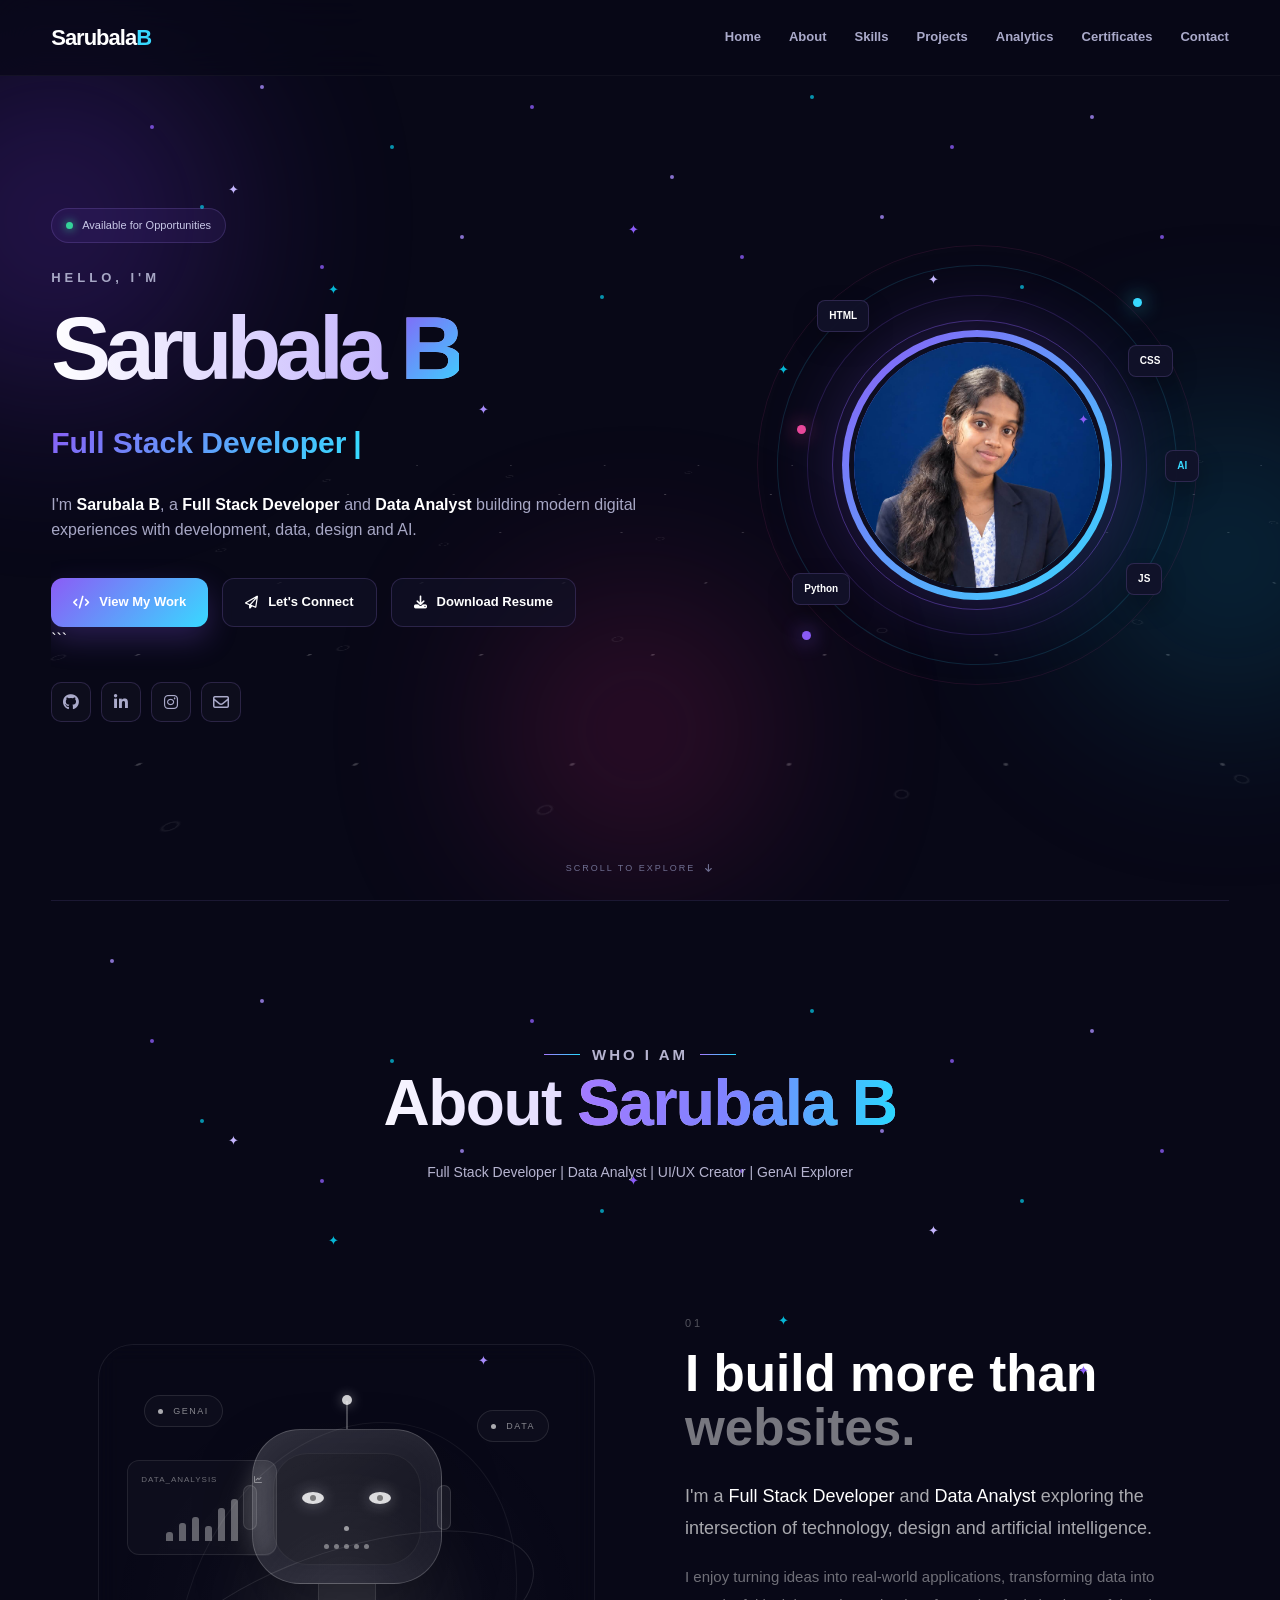
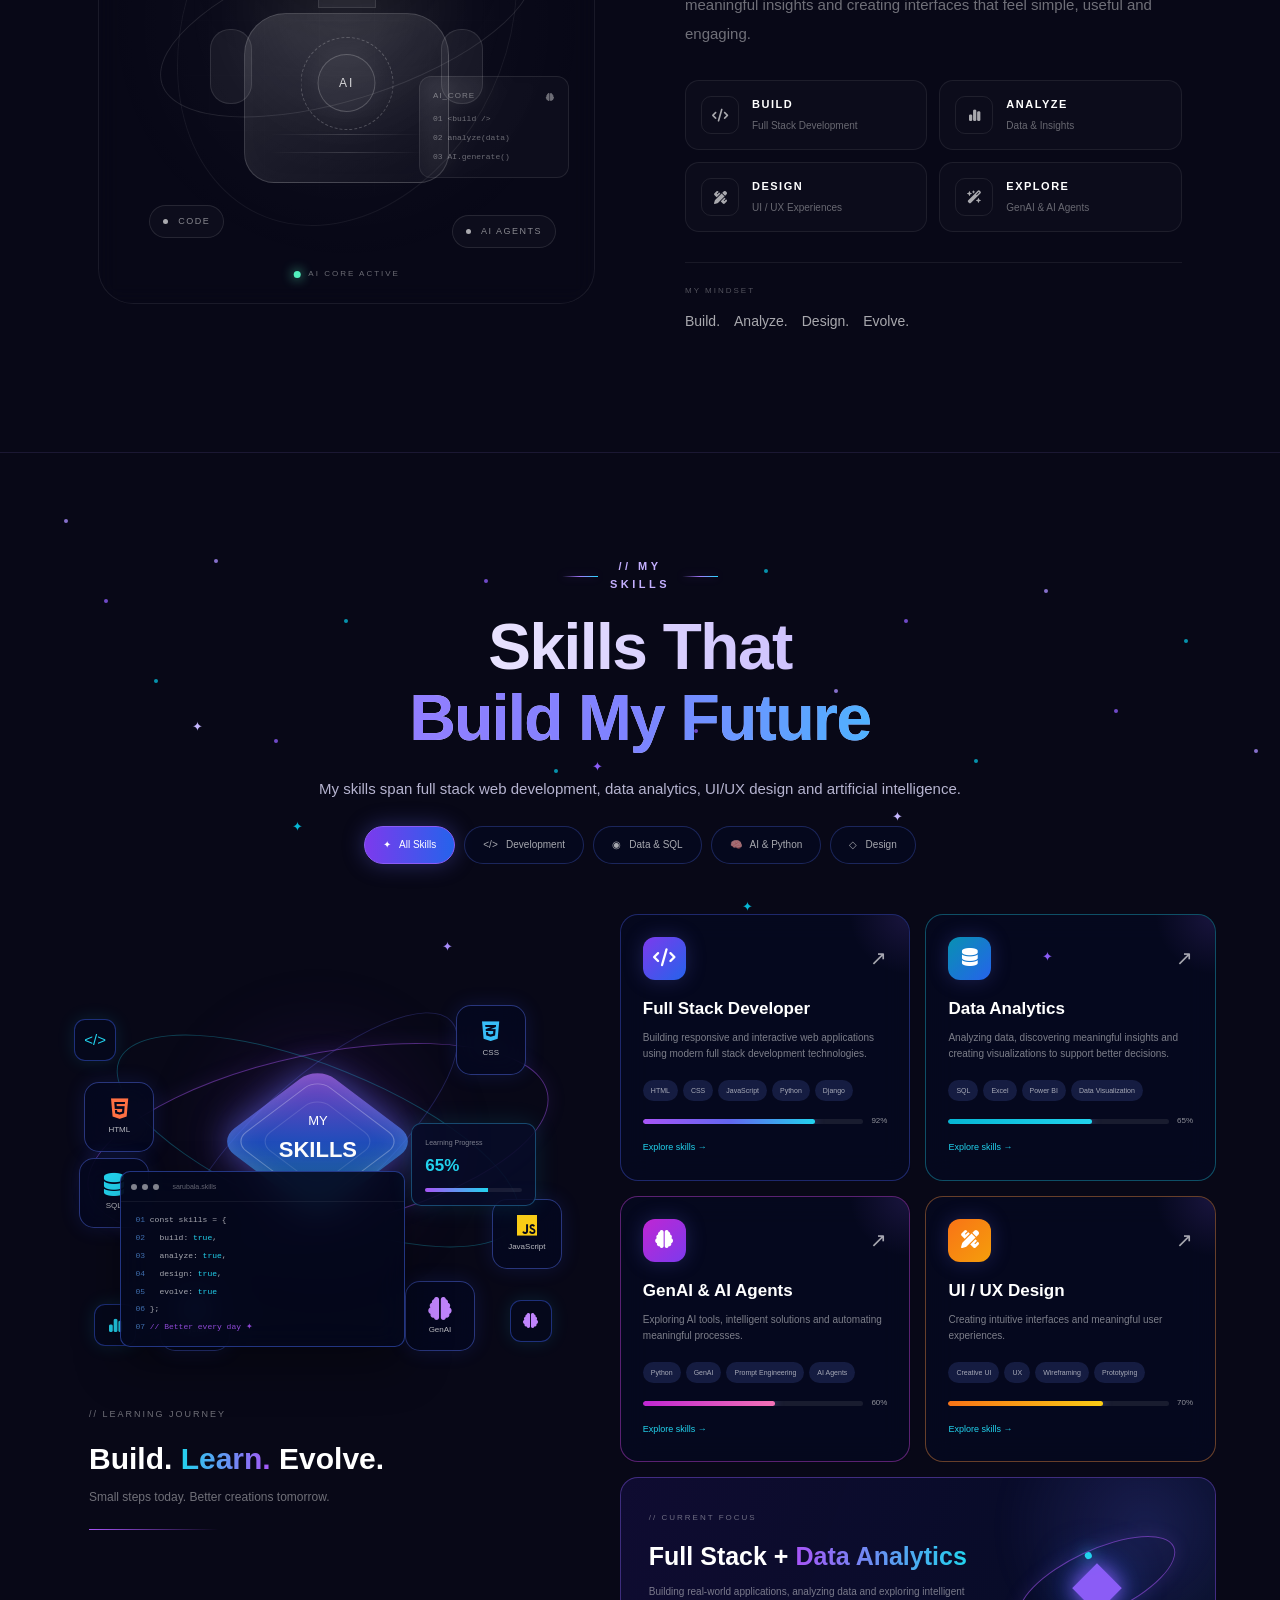
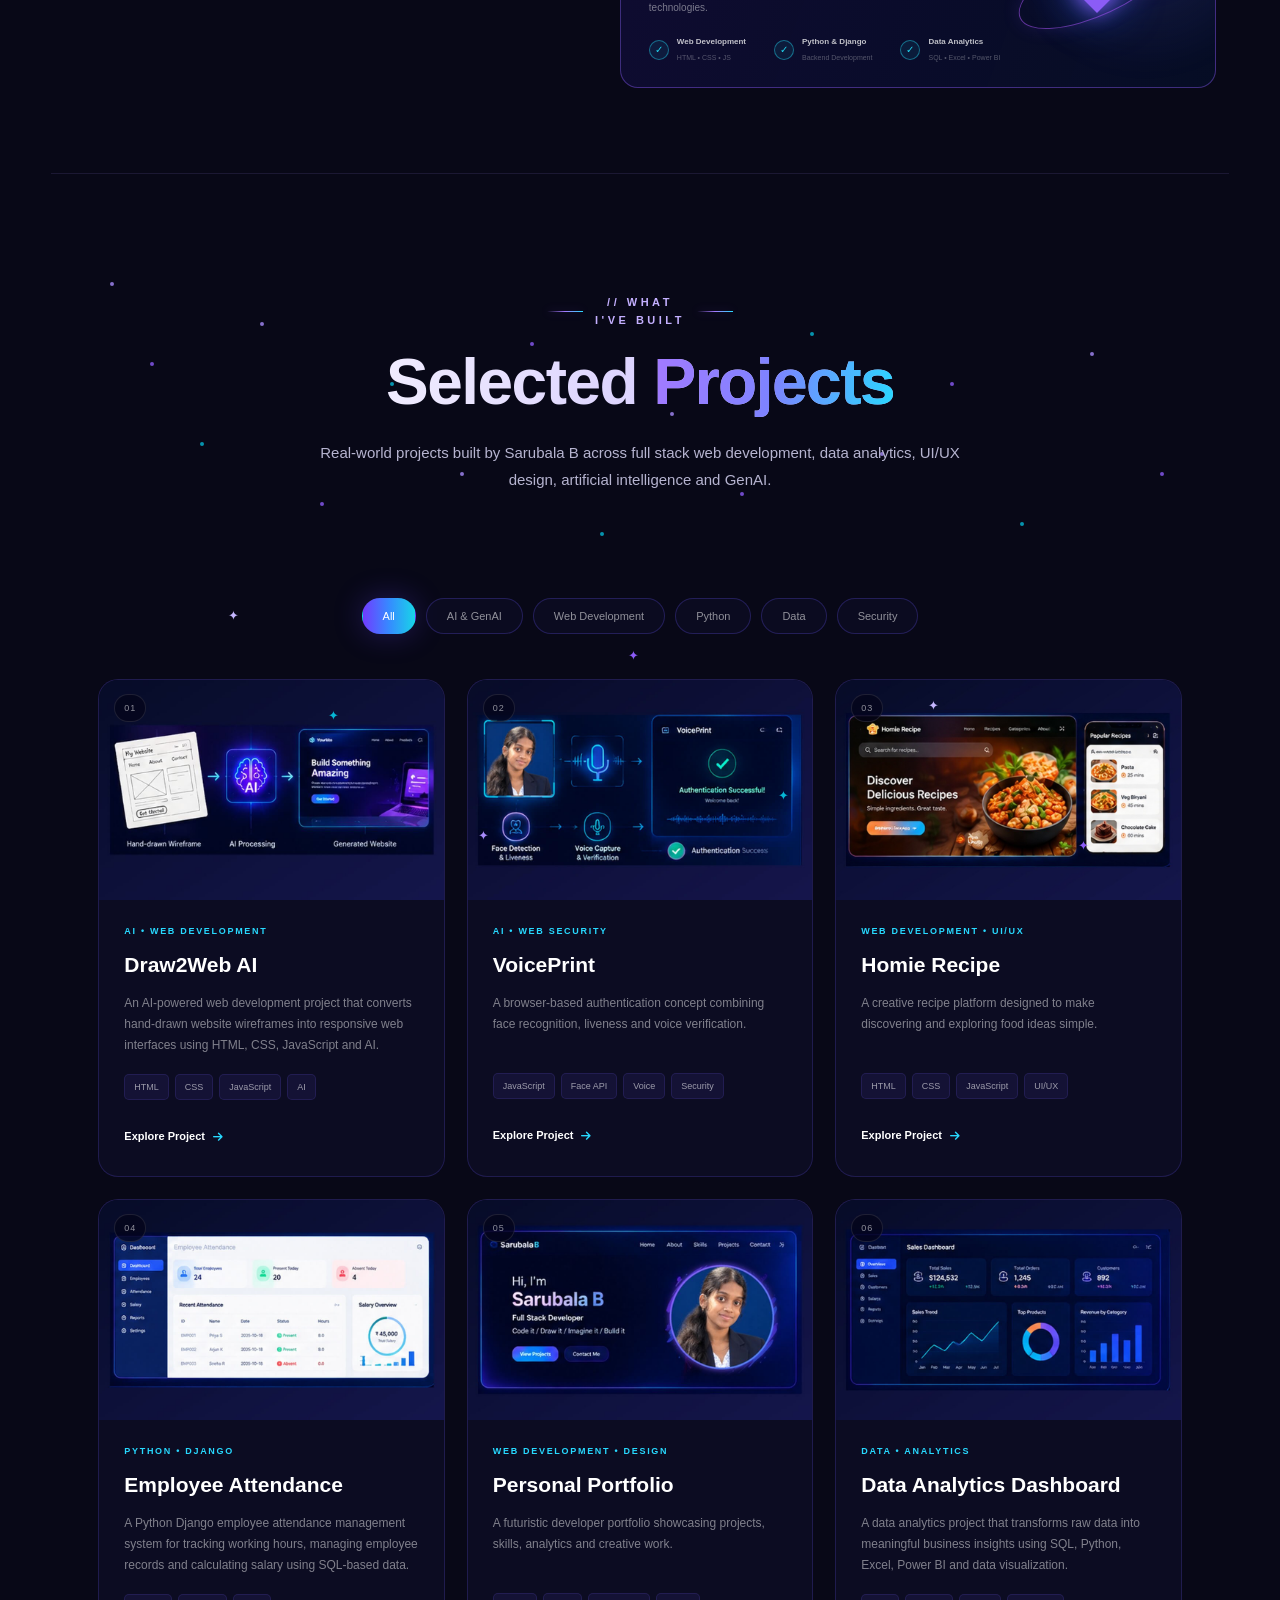
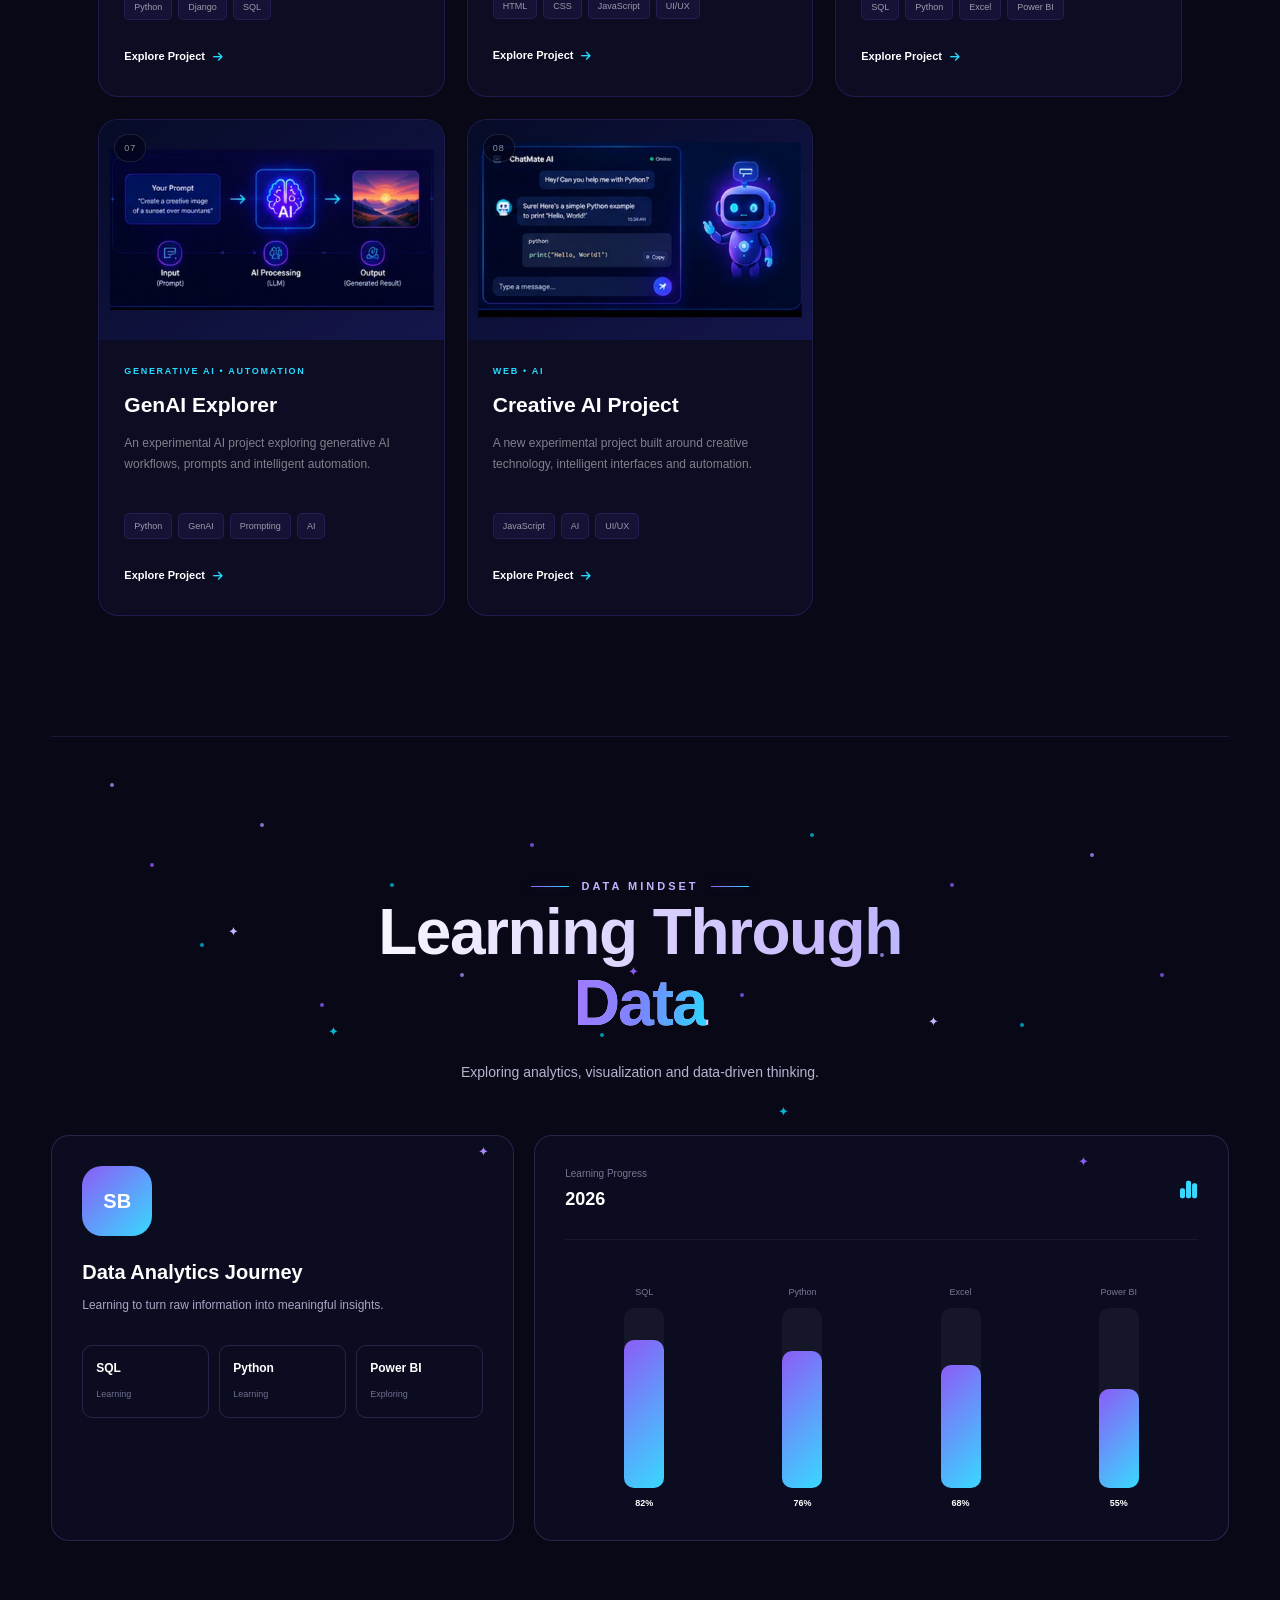
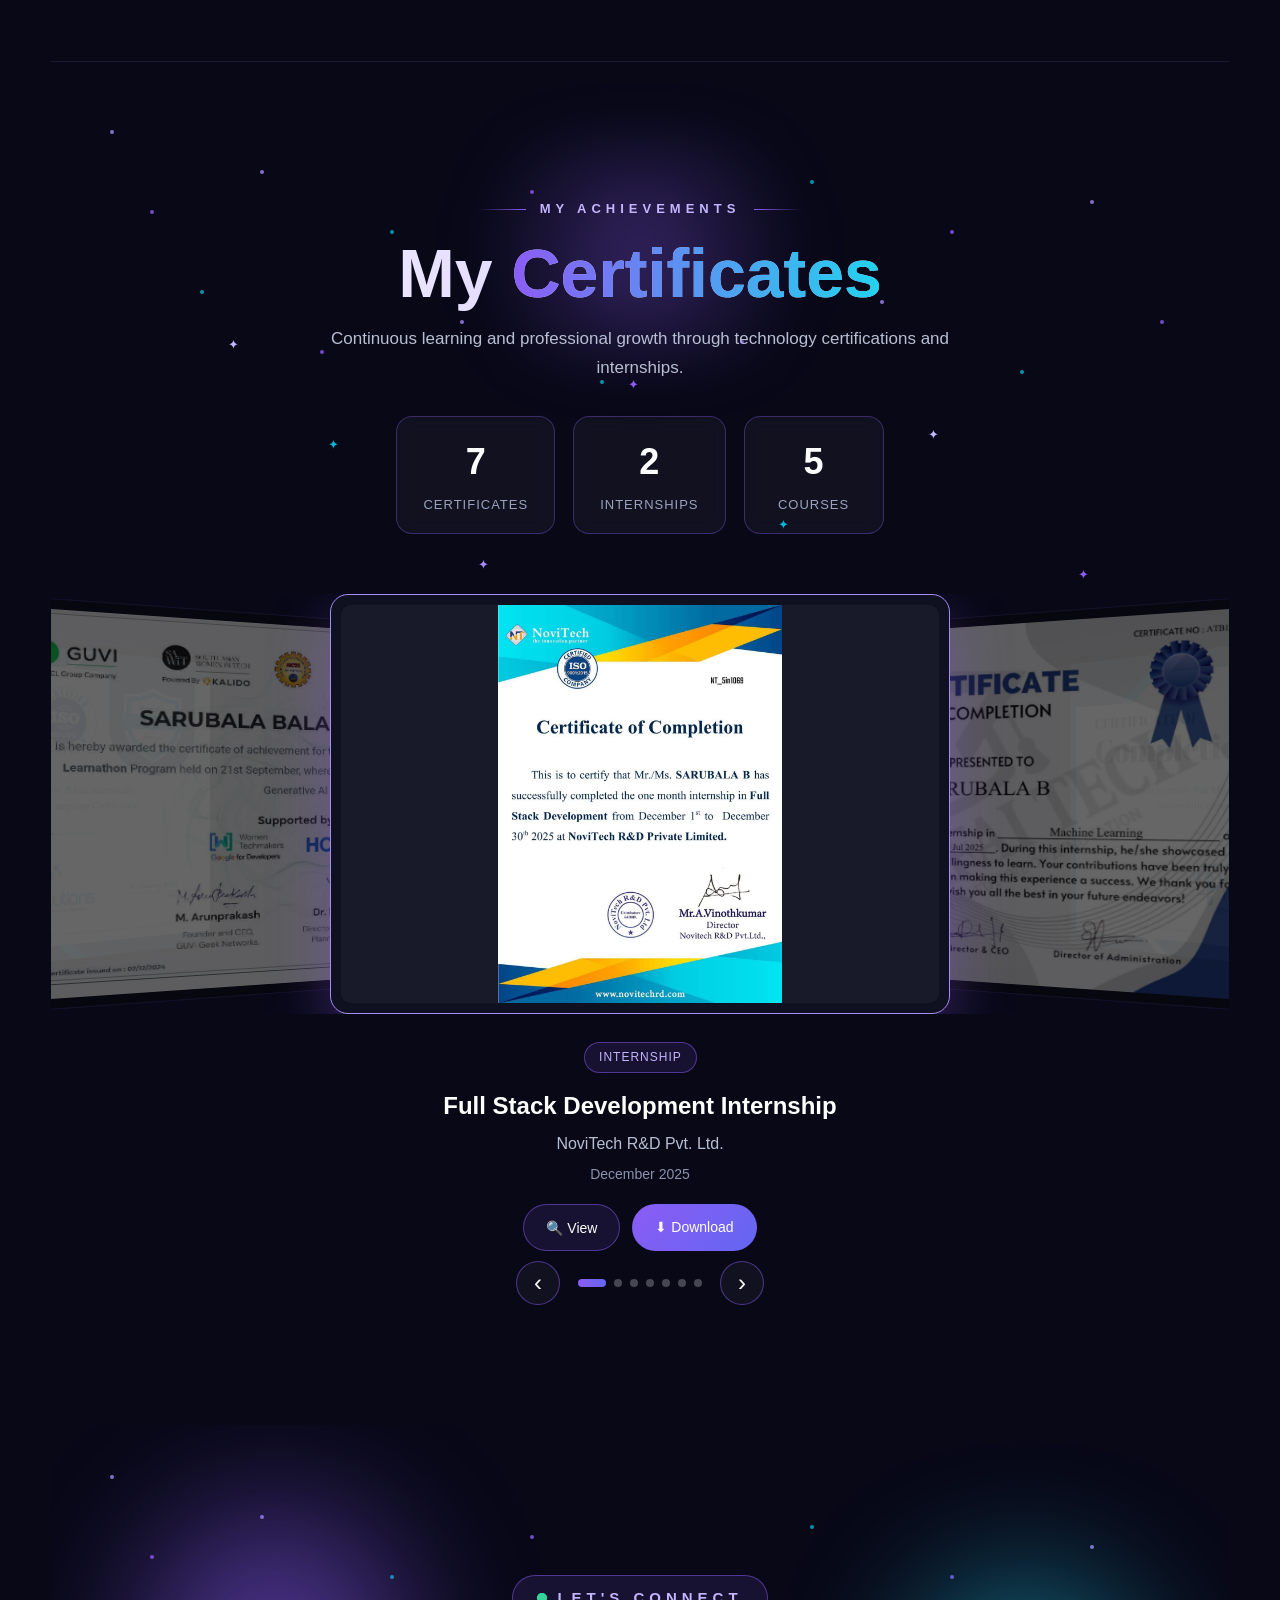
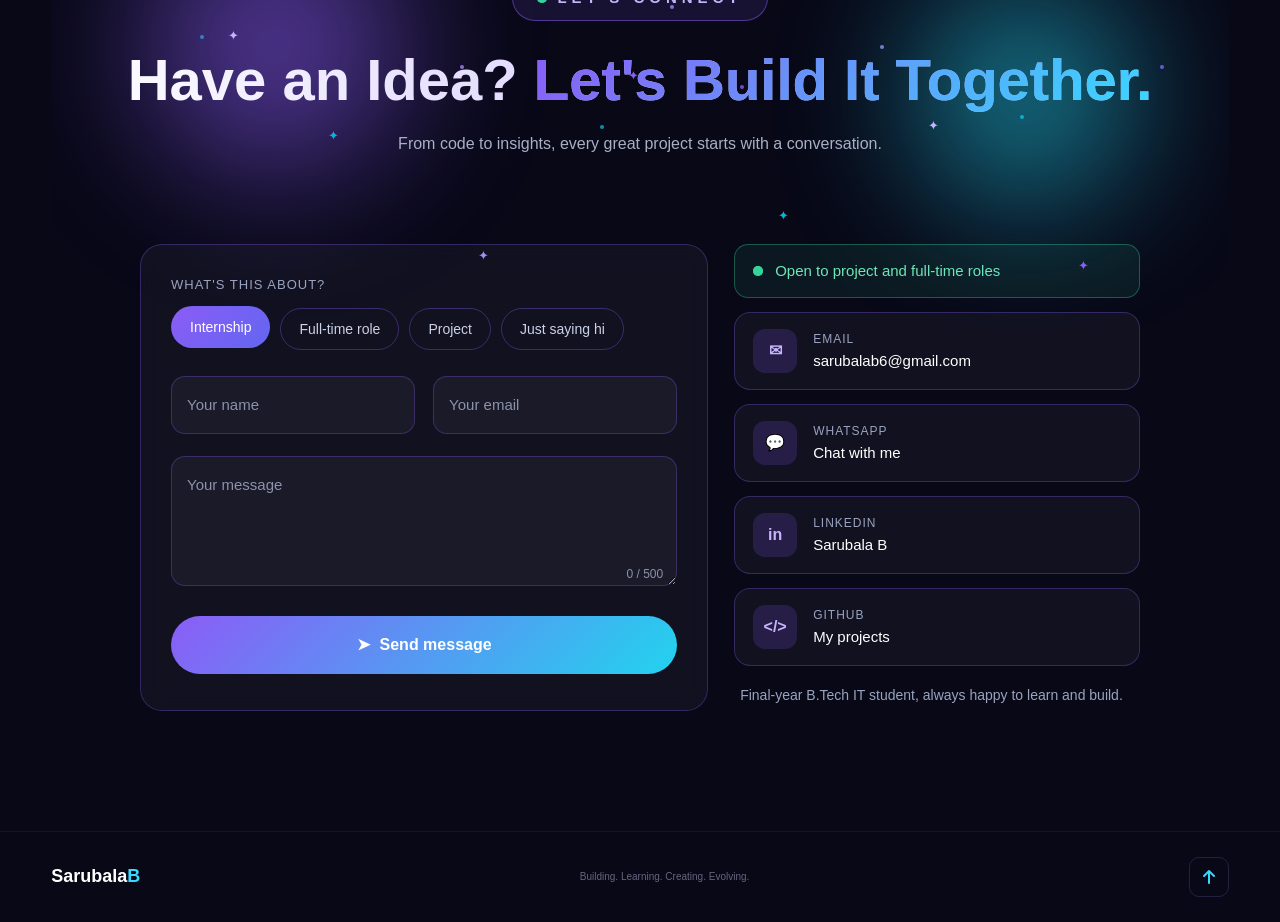
==== index.html @ cbb8454b "Improve Sarubala B image SEO" ====
<!DOCTYPE html>
<html lang="en">
<head>
    <meta charset="UTF-8">
    <meta name="viewport" content="width=device-width, initial-scale=1.0">

    <title>Sarubala B | Full Stack Developer & Data Analyst</title>

    <meta
        name="description"
        content="Sarubala B - Full Stack Developer, Data Analyst, UI/UX Creator and GenAI Explorer."
    >

    <link rel="stylesheet" href="style.css">
    

    <link
        rel="stylesheet"
        href="https://cdnjs.cloudflare.com/ajax/libs/font-awesome/6.5.2/css/all.min.css"
    >
    <script type="application/ld+json">
{
  "@context": "https://schema.org",
  "@type": "Person",
  "name": "Sarubala B",
  "url": "https://sarubala-portfolio.vercel.app/",
  "image": "https://sarubala-portfolio.vercel.app/images/sarubala-b-profile.jpg",
  "jobTitle": "Full Stack Developer & Data Analyst",
  "description": "Sarubala B is a Full Stack Developer and Data Analyst interested in Python, UI/UX, GenAI and AI Agents.",
  "sameAs": [
    "YOUR-LINKEDIN-URL:"www.linkedin.com/in/sarubalab",
    "YOUR-GITHUB-URL:"https://github.com/SarubalaB6"
  ]
}
</script>
</head>

<body>
    

<!-- =====================================================
     LOADER
===================================================== -->

<div class="loader" id="loader">

    <div class="loader-content">

        <div class="loader-logo">
            SarubalaB<span>.</span>
        </div>

        <div class="loader-text">
            Building something amazing...
        </div>

        <div class="loader-line">
            <span></span>
        </div>

    </div>

</div>


<!-- =====================================================
     BACKGROUND
===================================================== -->

<div class="background-effects">

    <div class="grid-background"></div>

    <div class="glow-orb orb-one"></div>
    <div class="glow-orb orb-two"></div>
    <div class="glow-orb orb-three"></div>

</div>


<!-- =====================================================
     NAVBAR
===================================================== -->

<header class="navbar">

    <div class="nav-container">

        <a href="#home" class="logo">
            Sarubala<span>B</span>
        </a>

        <nav class="nav-links" id="navLinks">

            <a href="#home">Home</a>
            <a href="#about">About</a>
            <a href="#skills">Skills</a>
            <a href="#projects">Projects</a>
            <a href="#analytics">Analytics</a>
            <a href="#certificates">Certificates</a>
            <a href="#contact">Contact</a>

        </nav>

        <button class="menu-button" id="menuButton" aria-label="Open menu">

            <span></span>
            <span></span>
            <span></span>

        </button>

    </div>

</header>


<!-- =====================================================
     HERO
===================================================== -->

<main>

<section class="hero section" id="home">

    <div class="hero-container">

        <!-- LEFT -->
        <div class="hero-content reveal">

            <div class="hero-badge">
                <span class="status-dot"></span>
                Available for Opportunities
            </div>

            <p class="hero-small-title">
                HELLO, I'M
            </p>

            <h1 class="hero-title">
                Sarubala 
                <span class="gradient-text">B</span>
            </h1>

            <div class="hero-role">

                <span id="roleText">
                    Full Stack Developer 
                </span>
                

                <span class="role-cursor">|</span>

            </div>

            <p class="hero-description">
                I'm <strong>Sarubala B</strong>, a
                <strong>Full Stack Developer</strong> and
                <strong>Data Analyst</strong> building modern digital experiences
    with development, data, design and AI.
               
            </p>
<div class="hero-buttons">

    <a href="#projects" class="primary-button">
        <i class="fa-solid fa-code"></i>
        View My Work
    </a>

    <a href="#contact" class="secondary-button">
        <i class="fa-regular fa-paper-plane"></i>
        Let's Connect
    </a>

    <a href="Sarubala_B_Resume.pdf"
       class="secondary-button"
       download>
        <i class="fa-solid fa-download"></i>
        Download Resume
    </a>

</div>
```
          

            <div class="hero-socials">

                <a
                    href="https://github.com/sarubala6-labs"
                    target="_blank"
        slus            class="social-link"
                    aria-label="GitHub"
                >
                    <i class="fa-brands fa-github"></i>
                </a>

                <a
                    href="#"
                    class="social-link"
                    aria-label="LinkedIn"
                >
                    <i class="fa-brands fa-linkedin-in"></i>
                </a>

                <a
                    href="#"
                    class="social-link"
                    aria-label="Instagram"
                >
                    <i class="fa-brands fa-instagram"></i>
                </a>

                <a
                    href="mailto:yourmail@example.com"
                    class="social-link"
                    aria-label="Email"
                >
                    <i class="fa-regular fa-envelope"></i>
                </a>

            </div>

        </div>


        <!-- RIGHT -->
        <div class="hero-visual reveal">

            <div class="profile-orbit">

                <div class="orbit orbit-one"></div>
                <div class="orbit orbit-two"></div>
                <div class="orbit orbit-three"></div>

                <div class="orbit-dot dot-one"></div>
                <div class="orbit-dot dot-two"></div>
                <div class="orbit-dot dot-three"></div>

                <div class="profile-frame">

                    <img
                        src="images/Sarubala B.jpeg"
                           alt="Sarubala B - Full Stack Developer and Data Analyst"
    width="500"
    height="500"
                    >

                </div>

                <div class="tech-badge tech-html">
                    HTML
                </div>

                <div class="tech-badge tech-css">
                    CSS
                </div>

                <div class="tech-badge tech-js">
                    JS
                </div>

                <div class="tech-badge tech-python">
                    Python
                </div>

                <div class="tech-badge tech-ai">
                    AI
                </div>

            </div>

        </div>

    </div>

    <div class="scroll-indicator">

        <span>SCROLL TO EXPLORE</span>

        <i class="fa-solid fa-arrow-down"></i>

    </div>

</section>


<!-- =====================================================
     ABOUT
===================================================== -->
<section class="about section" id="about">

    <div class="section-heading reveal">
        <p class="section-label">WHO I AM</p>

        <h2>
            About <span>Sarubala B</span>
        </h2>

        <p>
            Full Stack Developer | Data Analyst | UI/UX Creator | GenAI Explorer
        </p>
    </div>


    <div class="about-robot-layout">

        <!-- ================= ROBOT VISUAL ================= -->

        <div class="robot-stage reveal">

            <div class="robot-grid"></div>

            <!-- Floating Labels -->

            <div class="robot-label label-genai">
                <span class="label-dot"></span>
                GENAI
            </div>

            <div class="robot-label label-data">
                <span class="label-dot"></span>
                DATA
            </div>

            <div class="robot-label label-code">
                <span class="label-dot"></span>
                CODE
            </div>

            <div class="robot-label label-agents">
                <span class="label-dot"></span>
                AI AGENTS
            </div>


            <!-- Holographic Panels -->

            <div class="holo-panel panel-left">

                <div class="panel-top">
                    <span>DATA_ANALYSIS</span>
                    <i class="fa-solid fa-chart-line"></i>
                </div>

                <div class="mini-chart">
                    <span></span>
                    <span></span>
                    <span></span>
                    <span></span>
                    <span></span>
                    <span></span>
                </div>

            </div>


            <div class="holo-panel panel-right">

                <div class="panel-top">
                    <span>AI_CORE</span>
                    <i class="fa-solid fa-brain"></i>
                </div>

                <div class="code-lines">
                    <span>01 &lt;build /&gt;</span>
                    <span>02 analyze(data)</span>
                    <span>03 AI.generate()</span>
                </div>

            </div>


            <!-- Robot -->

            <div class="robot">

                <div class="robot-aura"></div>

                <!-- Antenna -->

                <div class="robot-antenna">
                    <div class="antenna-line"></div>
                    <div class="antenna-light"></div>
                </div>


                <!-- Head -->

                <div class="robot-head">

                    <div class="robot-side left"></div>
                    <div class="robot-side right"></div>

                    <div class="robot-face">

                        <div class="robot-eyes">

                            <div class="robot-eye">
                                <span></span>
                            </div>

                            <div class="robot-eye">
                                <span></span>
                            </div>

                        </div>


                        <div class="robot-nose"></div>


                        <div class="robot-mouth">

                            <span></span>
                            <span></span>
                            <span></span>
                            <span></span>
                            <span></span>

                        </div>

                    </div>

                </div>


                <!-- Neck -->

                <div class="robot-neck"></div>


                <!-- Body -->

                <div class="robot-body">

                    <div class="robot-shoulder left"></div>
                    <div class="robot-shoulder right"></div>

                    <div class="robot-chest">

                        <div class="core-ring"></div>

                        <div class="core">

                            <span>AI</span>

                        </div>

                    </div>

                    <div class="robot-body-line line-one"></div>
                    <div class="robot-body-line line-two"></div>

                </div>

            </div>


            <!-- Orbit -->

            <div class="robot-orbit orbit-one"></div>
            <div class="robot-orbit orbit-two"></div>


            <!-- Status -->

            <div class="robot-status">

                <span class="status-light"></span>

                AI CORE ACTIVE

            </div>

        </div>


        <!-- ================= ABOUT CONTENT ================= -->

        <div class="about-content-new reveal">

            <div class="about-number">
                01
            </div>

            <h3>
                I build more than
                <span>websites.</span>
            </h3>

            <p class="about-main-text">

                I'm a <strong>Full Stack Developer</strong> and
                <strong>Data Analyst</strong> exploring the intersection
                of technology, design and artificial intelligence.

            </p>


            <p class="about-secondary-text">

                I enjoy turning ideas into real-world applications,
                transforming data into meaningful insights and creating
                interfaces that feel simple, useful and engaging.

            </p>


            <!-- Identity Cards -->

            <div class="about-focus-grid">

                <div class="focus-card">

                    <div class="focus-icon">
                        <i class="fa-solid fa-code"></i>
                    </div>

                    <div>
                        <strong>BUILD</strong>
                        <span>Full Stack Development</span>
                    </div>

                </div>


                <div class="focus-card">

                    <div class="focus-icon">
                        <i class="fa-solid fa-chart-simple"></i>
                    </div>

                    <div>
                        <strong>ANALYZE</strong>
                        <span>Data & Insights</span>
                    </div>

                </div>


                <div class="focus-card">

                    <div class="focus-icon">
                        <i class="fa-solid fa-pen-ruler"></i>
                    </div>

                    <div>
                        <strong>DESIGN</strong>
                        <span>UI / UX Experiences</span>
                    </div>

                </div>


                <div class="focus-card">

                    <div class="focus-icon">
                        <i class="fa-solid fa-wand-magic-sparkles"></i>
                    </div>

                    <div>
                        <strong>EXPLORE</strong>
                        <span>GenAI & AI Agents</span>
                    </div>

                </div>

            </div>


            <!-- Mission -->

            <div class="about-mission-new">

                <span>MY MINDSET</span>

                <div class="mindset-line">

                    <b>Build.</b>
                    <b>Analyze.</b>
                    <b>Design.</b>
                    <b>Evolve.</b>

                </div>

            </div>

        </div>

    </div>

</section>

             
     

<!-- =====================================================
     SKILLS
===================================================== -->

<!-- =====================================================
     SKILLS
===================================================== -->

<section class="skills-new-section" id="skills">

    <!-- ================= HEADER ================= -->

    <div class="skills-new-header">

        <div class="skills-header-left">

            <span class="skills-eyebrow">
                // MY SKILLS
            </span>

            <h2>
                Skills That
                <span>Build My Future</span>
            </h2>

            <p>
               My skills span full stack web development, data analytics,
    UI/UX design and artificial intelligence.
            </p>

        </div>


        <!-- FILTER BUTTONS -->

        <div class="skills-filter">

            <button class="skill-filter active">
                ✦ &nbsp; All Skills
            </button>

            <button class="skill-filter">
                &lt;/&gt; &nbsp; Development
            </button>

            <button class="skill-filter">
                ◉ &nbsp; Data & SQL
            </button>

            <button class="skill-filter">
                🧠 &nbsp; AI & Python
            </button>

            <button class="skill-filter">
                ◇ &nbsp; Design
            </button>

        </div>

    </div>


    <!-- ================= MAIN GRID ================= -->

    <div class="skills-new-main">


        <!-- =================================================
             LEFT SIDE
        ================================================== -->

        <div class="skills-left-panel">

            <div class="skill-orb-scene">

                <div class="orb-glow"></div>

                <div class="orb-ring ring-one"></div>
                <div class="orb-ring ring-two"></div>
                <div class="orb-ring ring-three"></div>


                <!-- FLOATING NODES -->

                <div class="floating-skill html-node">
                    <i class="fa-brands fa-html5"></i>
                    <span>HTML</span>
                </div>

                <div class="floating-skill css-node">
                    <i class="fa-brands fa-css3-alt"></i>
                    <span>CSS</span>
                </div>

                <div class="floating-skill js-node">
                    <i class="fa-brands fa-js"></i>
                    <span>JavaScript</span>
                </div>

                <div class="floating-skill python-node">
                    <i class="fa-brands fa-python"></i>
                    <span>Python</span>
                </div>

                <div class="floating-skill sql-node">
                    <i class="fa-solid fa-database"></i>
                    <span>SQL</span>
                </div>

                <div class="floating-skill ai-node">
                    <i class="fa-solid fa-brain"></i>
                    <span>GenAI</span>
                </div>


                <!-- FUTURISTIC CORE -->

                <div class="skill-core">

                    <div class="core-light"></div>

                    <div class="core-shape">

                        <div class="core-face"></div>

                    </div>

                    <div class="core-text">
                        <span>MY</span>
                        <strong>SKILLS</strong>
                    </div>

                </div>


                <!-- CODE WINDOW -->

                <div class="skill-code-window">

                    <div class="code-top">

                        <span class="code-dot"></span>
                        <span class="code-dot"></span>
                        <span class="code-dot"></span>

                        <small>sarubala.skills</small>

                    </div>

                    <div class="code-body">

                        <span><b>01</b> const skills = {</span>

                        <span>
                            <b>02</b>
                            &nbsp; build:
                            <em>true</em>,
                        </span>

                        <span>
                            <b>03</b>
                            &nbsp; analyze:
                            <em>true</em>,
                        </span>

                        <span>
                            <b>04</b>
                            &nbsp; design:
                            <em>true</em>,
                        </span>

                        <span>
                            <b>05</b>
                            &nbsp; evolve:
                            <em>true</em>
                        </span>

                        <span>
                            <b>06</b> };
                        </span>

                        <span class="code-comment">
                            <b>07</b>
                            // Better every day ✦
                        </span>

                    </div>

                </div>


                <!-- PROGRESS BOX -->

                <div class="skill-progress-box">

                    <span>Learning Progress</span>

                    <strong>65%</strong>

                    <div class="mini-progress">
                        <span></span>
                    </div>

                </div>


                <!-- FLOATING ICONS -->

                <div class="scene-icon icon-code">
                    &lt;/&gt;
                </div>

                <div class="scene-icon icon-data">
                    <i class="fa-solid fa-chart-simple"></i>
                </div>

                <div class="scene-icon icon-ai">
                    <i class="fa-solid fa-brain"></i>
                </div>

            </div>


            <!-- LEARNING JOURNEY INTRO -->

            <div class="learning-intro">

                <span>// LEARNING JOURNEY</span>

                <h3>
                    Build.
                    <strong>Learn.</strong>
                    Evolve.
                </h3>

                <p>
                    Small steps today.
                    Better creations tomorrow.
                </p>

                <div class="journey-line"></div>

            </div>

        </div>


        <!-- =================================================
             RIGHT SIDE
        ================================================== -->

        <div class="skills-right-panel">


            <!-- CARD 1 -->

            <article class="skill-modern-card card-purple">

                <div class="modern-card-top">

                    <div class="modern-card-icon">
                        <i class="fa-solid fa-code"></i>
                    </div>

                    <span class="card-arrow">↗</span>

                </div>

                <h3>
                    Full Stack Developer
                </h3>

                <p>
                    Building responsive and interactive
                    web applications using modern full stack development technologies.
                </p>

                <div class="modern-tags">

                    <span>HTML</span>
                    <span>CSS</span>
                    <span>JavaScript</span>
                    <span>Python</span>
                    <span>Django</span>

                </div>

                <div class="modern-progress">

                    <div class="progress-track">
                        <span style="width:78%"></span>
                    </div>

                    <strong>92%</strong>

                </div>

                <a href="#projects" class="explore-link">
                    Explore skills →
                </a>

            </article>


            <!-- CARD 2 -->

            <article class="skill-modern-card card-cyan">

                <div class="modern-card-top">

                    <div class="modern-card-icon">
                        <i class="fa-solid fa-database"></i>
                    </div>

                    <span class="card-arrow">↗</span>

                </div>

                <h3>
                    Data Analytics
                </h3>

                
                    <p>
    Analyzing data, discovering meaningful insights and
    creating visualizations to support better decisions.
</p>
                

                <div class="modern-tags">

                    <span>SQL</span>
                    <span>Excel</span>
                    <span>Power BI</span>
                    <span>Data Visualization</span>

                </div>

                <div class="modern-progress">

                    <div class="progress-track">
                        <span style="width:65%"></span>
                    </div>

                    <strong>65%</strong>

                </div>

                <a href="#analytics" class="explore-link">
                    Explore skills →
                </a>

            </article>


            <!-- CARD 3 -->

            <article class="skill-modern-card card-pink">

                <div class="modern-card-top">

                    <div class="modern-card-icon">
                        <i class="fa-solid fa-brain"></i>
                    </div>

                    <span class="card-arrow">↗</span>

                </div>

                <h3>
                    GenAI & AI Agents
                </h3>

                <p>
                    Exploring AI tools, intelligent solutions
                    and automating meaningful processes.
                </p>

                <div class="modern-tags">

                    <span>Python</span>
                    <span>GenAI</span>
                    <span>Prompt Engineering</span>
                    <span>AI Agents</span>

                </div>

                <div class="modern-progress">

                    <div class="progress-track">
                        <span style="width:60%"></span>
                    </div>

                    <strong>60%</strong>

                </div>

                <a href="#projects" class="explore-link">
                    Explore skills →
                </a>

            </article>


            <!-- CARD 4 -->

            <article class="skill-modern-card card-orange">

                <div class="modern-card-top">

                    <div class="modern-card-icon">
                        <i class="fa-solid fa-pen-ruler"></i>
                    </div>

                    <span class="card-arrow">↗</span>

                </div>

                <h3>
                    UI / UX Design
                </h3>

                <p>
                    Creating intuitive interfaces and
                    meaningful user experiences.
                </p>

                <div class="modern-tags">

                    <span>Creative UI</span>
                    <span>UX</span>
                    <span>Wireframing</span>
                    <span>Prototyping</span>

                </div>

                <div class="modern-progress">

                    <div class="progress-track">
                        <span style="width:70%"></span>
                    </div>

                    <strong>70%</strong>

                </div>

                <a href="#projects" class="explore-link">
                    Explore skills →
                </a>

            </article>


            <!-- CURRENT FOCUS -->

            <div class="current-focus">

                <div class="focus-content">

                    <span class="focus-label">
                        // CURRENT FOCUS
                    </span>

                    <h3>
                        Full Stack +
                        <span>Data Analytics</span>
                    </h3>

                    <p>
                        Building real-world applications,
                        analyzing data and exploring
                        intelligent technologies.
                    </p>


                    <div class="focus-milestones">

                        <div class="milestone">

                            <span class="check">✓</span>

                            <div>
                                <strong>Web Development</strong>
                                <small>HTML • CSS • JS</small>
                            </div>

                        </div>

                        <div class="milestone">

                            <span class="check">✓</span>

                            <div>
                                <strong>Python & Django</strong>
                                <small>Backend Development</small>
                            </div>

                        </div>

                        <div class="milestone">

                            <span class="check">✓</span>

                            <div>
                                <strong>Data Analytics</strong>
                                <small>SQL • Excel • Power BI</small>
                            </div>

                        </div>

                    </div>

                </div>


                <!-- FOCUS VISUAL -->

                <div class="focus-visual">

                    <div class="focus-orbit"></div>

                    <div class="focus-diamond">
                        ◆
                    </div>

                </div>

            </div>

        </div>

    </div>

</section>
 


<!-- =====================================================
     PROJECTS
===================================================== -->

<!-- ==========================================
     PROJECTS SECTION
========================================== -->

<section class="projects section" id="projects">

    <!-- SECTION HEADING -->
    <div class="projects-heading reveal">

        <p class="projects-label">// WHAT I'VE BUILT</p>

        <h2>
            Selected <span>Projects</span>
        </h2>

        <p class="projects-subtitle">
           Real-world projects built by Sarubala B across
    full stack web development, data analytics,
    UI/UX design, artificial intelligence and GenAI.
        </p>

    </div>


    <!-- PROJECT FILTERS -->
    <div class="project-filters reveal">

        <button class="project-filter active" data-filter="all">
            All
        </button>

        <button class="project-filter" data-filter="ai">
            AI & GenAI
        </button>

        <button class="project-filter" data-filter="web">
            Web Development
        </button>

        <button class="project-filter" data-filter="python">
            Python
        </button>

        <button class="project-filter" data-filter="data">
            Data
        </button>

        <button class="project-filter" data-filter="security">
            Security
        </button>

    </div>


    <!-- ==========================================
         PROJECT GRID
    ========================================== -->

    <div class="projects-grid">


        <!-- ======================================
             PROJECT 01 - DRAW2WEB AI
        ======================================= -->

        <article class="project-card reveal"
                 data-category="ai web">

            <div class="project-image">

                <img
                    src="images/01_Draw2Web_AI.jpg"
                    alt="Draw2Web AI"
                >

                <span class="project-number">01</span>

                <div class="project-image-overlay">

                    <div class="project-preview">
                        <i class="fa-solid fa-arrow-up-right-from-square"></i>
                    </div>

                </div>

            </div>


            <div class="project-content">

                <span class="project-category">
                    AI • WEB DEVELOPMENT
                </span>

                <h3>Draw2Web AI</h3>

                <p>
                    An AI-powered web development project that converts
    hand-drawn website wireframes into responsive web
    interfaces using HTML, CSS, JavaScript and AI.

                <div class="project-tech">
                    <span>HTML</span>
                    <span>CSS</span>
                    <span>JavaScript</span>
                    <span>AI</span>
                </div>

                <a href="#" class="project-link">
                    Explore Project
                    <i class="fa-solid fa-arrow-right"></i>
                </a>

            </div>

        </article>



        <!-- ======================================
             PROJECT 02 - VOICEPRINT
        ======================================= -->

        <article class="project-card reveal"
                 data-category="security ai">

            <div class="project-image">

                <img loading="lazy" src="images/02_VoicePrint.jpg" alt="VoicePrint">

                <span class="project-number">02</span>

                <div class="project-image-overlay">

                    <div class="project-preview">
                        <i class="fa-solid fa-arrow-up-right-from-square"></i>
                    </div>

                </div>

            </div>


            <div class="project-content">

                <span class="project-category">
                    AI • WEB SECURITY
                </span>

                <h3>VoicePrint</h3>

                <p>
                    A browser-based authentication concept combining
                    face recognition, liveness and voice verification.
                </p>

                <div class="project-tech">
                    <span>JavaScript</span>
                    <span>Face API</span>
                    <span>Voice</span>
                    <span>Security</span>
                </div>

                <a href="#" class="project-link">
                    Explore Project
                    <i class="fa-solid fa-arrow-right"></i>
                </a>

            </div>

        </article>



        <!-- ======================================
             PROJECT 03 - HOMIE RECIPE
        ======================================= -->

        <article class="project-card reveal"
                 data-category="web">

            <div class="project-image">

               <img loading="lazy" src="images/03_Homie_Recipe.jpg" alt="Homie Recipe">
                <span class="project-number">03</span>

                <div class="project-image-overlay">

                    <div class="project-preview">
                        <i class="fa-solid fa-arrow-up-right-from-square"></i>
                    </div>

                </div>

            </div>


            <div class="project-content">

                <span class="project-category">
                    WEB DEVELOPMENT • UI/UX
                </span>

                <h3>Homie Recipe</h3>

                <p>
                    A creative recipe platform designed to make
                    discovering and exploring food ideas simple.
                </p>

                <div class="project-tech">
                    <span>HTML</span>
                    <span>CSS</span>
                    <span>JavaScript</span>
                    <span>UI/UX</span>
                </div>

                <a href="#" class="project-link">
                    Explore Project
                    <i class="fa-solid fa-arrow-right"></i>
                </a>

            </div>

        </article>



        <!-- ======================================
             PROJECT 04 - EMPLOYEE ATTENDANCE
        ======================================= -->

        <article class="project-card reveal"
                 data-category="python data">

            <div class="project-image">

                <img loading="lazy" src="images/04_Employee_Attendance.jpg" alt="Employee Attendance">

                <span class="project-number">04</span>

                <div class="project-image-overlay">

                    <div class="project-preview">
                        <i class="fa-solid fa-arrow-up-right-from-square"></i>
                    </div>

                </div>

            </div>


            <div class="project-content">

                <span class="project-category">
                    PYTHON • DJANGO
                </span>

                <h3>Employee Attendance</h3>

                <p>
                   A Python Django employee attendance management system
    for tracking working hours, managing employee records
    and calculating salary using SQL-based data.
                </p>

                <div class="project-tech">
                    <span>Python</span>
                    <span>Django</span>
                    <span>SQL</span>
                </div>

                <a href="#" class="project-link">
                    Explore Project
                    <i class="fa-solid fa-arrow-right"></i>
                </a>

            </div>

        </article>



        <!-- ======================================
             PROJECT 05 - PORTFOLIO
        ======================================= -->

        <article class="project-card reveal"
                 data-category="web">

            <div class="project-image">

               <img loading="lazy" src="images/05_Personal_Portfolio.jpg" alt="Personal Portfolio">

                <span class="project-number">05</span>

                <div class="project-image-overlay">

                    <div class="project-preview">
                        <i class="fa-solid fa-arrow-up-right-from-square"></i>
                    </div>

                </div>

            </div>


            <div class="project-content">

                <span class="project-category">
                    WEB DEVELOPMENT • DESIGN
                </span>

                <h3>Personal Portfolio</h3>

                <p>
                    A futuristic developer portfolio showcasing
                    projects, skills, analytics and creative work.
                </p>

                <div class="project-tech">
                    <span>HTML</span>
                    <span>CSS</span>
                    <span>JavaScript</span>
                    <span>UI/UX</span>
                </div>

                <a href="#" class="project-link">
                    Explore Project
                    <i class="fa-solid fa-arrow-right"></i>
                </a>

            </div>

        </article>



        <!-- ======================================
             PROJECT 06 - DATA ANALYTICS
        ======================================= -->

        <article class="project-card reveal"
                 data-category="data">

            <div class="project-image">

               <img loading="lazy" src="images/06_Data_Analytics_Dashboard.jpg" alt="Data Analytics Dashboard">

                <span class="project-number">06</span>

                <div class="project-image-overlay">

                    <div class="project-preview">
                        <i class="fa-solid fa-arrow-up-right-from-square"></i>
                    </div>

                </div>

            </div>


            <div class="project-content">

                <span class="project-category">
                    DATA • ANALYTICS
                </span>

                <h3>Data Analytics Dashboard</h3>

                <p>
                     A data analytics project that transforms raw data
    into meaningful business insights using SQL, Python,
    Excel, Power BI and data visualization.
                    
                </p>

                <div class="project-tech">
                    <span>SQL</span>
                    <span>Python</span>
                    <span>Excel</span>
                    <span>Power BI</span>
                </div>

                <a href="#" class="project-link">
                    Explore Project
                    <i class="fa-solid fa-arrow-right"></i>
                </a>

            </div>

        </article>



        <!-- ======================================
             PROJECT 07 - GENAI
        ======================================= -->

        <article class="project-card reveal"
                 data-category="ai">

            <div class="project-image">

               <img loading="lazy" src="images/07_GenAI_Explorer.jpg" alt="GenAI Explorer">

                <span class="project-number">07</span>

                <div class="project-image-overlay">

                    <div class="project-preview">
                        <i class="fa-solid fa-arrow-up-right-from-square"></i>
                    </div>

                </div>

            </div>


            <div class="project-content">

                <span class="project-category">
                    GENERATIVE AI • AUTOMATION
                </span>

                <h3>GenAI Explorer</h3>

                <p>
                    An experimental AI project exploring generative
                    AI workflows, prompts and intelligent automation.
                </p>

                <div class="project-tech">
                    <span>Python</span>
                    <span>GenAI</span>
                    <span>Prompting</span>
                    <span>AI</span>
                </div>

                <a href="#" class="project-link">
                    Explore Project
                    <i class="fa-solid fa-arrow-right"></i>
                </a>

            </div>

        </article>



        <!-- ======================================
             PROJECT 08 - FUTURE PROJECT
        ======================================= -->

        <article class="project-card reveal"
                 data-category="web ai">

            <div class="project-image">

               <img loading="lazy" src="images/08_ChatMate_AI.jpg" alt="ChatMate AI">

                <span class="project-number">08</span>

                <div class="project-image-overlay">

                    <div class="project-preview">
                        <i class="fa-solid fa-arrow-up-right-from-square"></i>
                    </div>

                </div>

            </div>


            <div class="project-content">

                <span class="project-category">
                    WEB • AI
                </span>

                <h3>Creative AI Project</h3>

                <p>
                    A new experimental project built around creative
                    technology, intelligent interfaces and automation.
                </p>

                <div class="project-tech">
                    <span>JavaScript</span>
                    <span>AI</span>
                    <span>UI/UX</span>
                </div>

                <a href="#" class="project-link">
                    Explore Project
                    <i class="fa-solid fa-arrow-right"></i>
                </a>

            </div>

        </article>


    </div>

</section>
         

<!-- =====================================================
     ANALYTICS
===================================================== -->

<section class="analytics section" id="analytics">

    <div class="section-heading reveal">

        <p class="section-label">DATA MINDSET</p>

        <h2>
            Learning Through <span>Data</span>
        </h2>

        <p>
            Exploring analytics, visualization and data-driven thinking.
        </p>

    </div>


    <div class="analytics-dashboard reveal">

        <div class="analytics-profile">

            <div class="analytics-avatar">
                SB
            </div>

            <h3>
                Data Analytics Journey
            </h3>

            <p>
                Learning to turn raw information into meaningful insights.
            </p>

            <div class="analytics-stat">

                <div>
                    <strong>SQL</strong>
                    <span>Learning</span>
                </div>

                <div>
                    <strong>Python</strong>
                    <span>Learning</span>
                </div>

                <div>
                    <strong>Power BI</strong>
                    <span>Exploring</span>
                </div>

            </div>

        </div>


        <div class="analytics-chart">

            <div class="chart-header">

                <div>
                    <span>Learning Progress</span>
                    <strong>2026</strong>
                </div>

                <i class="fa-solid fa-chart-simple"></i>

            </div>


            <div class="bars">

                <div class="bar-item">

                    <span>SQL</span>

                    <div class="bar-track">
                        <div class="bar" style="height: 82%;"></div>
                    </div>

                    <strong>82%</strong>

                </div>


                <div class="bar-item">

                    <span>Python</span>

                    <div class="bar-track">
                        <div class="bar" style="height: 76%;"></div>
                    </div>

                    <strong>76%</strong>

                </div>


                <div class="bar-item">

                    <span>Excel</span>

                    <div class="bar-track">
                        <div class="bar" style="height: 68%;"></div>
                    </div>

                    <strong>68%</strong>

                </div>


                <div class="bar-item">

                    <span>Power BI</span>

                    <div class="bar-track">
                        <div class="bar" style="height: 55%;"></div>
                    </div>

                    <strong>55%</strong>

                </div>

            </div>

        </div>

    </div>

</section>


<!-- CERTIFICATES SECTION -->
<!-- CERTIFICATES SECTION -->
<section class="certificates section" id="certificates">
    <div class="cert-head">

    <span class="cert-eyebrow">
        <i></i> MY ACHIEVEMENTS <i></i>
    </span>

    <h2 class="cert-heading">
        My <span>Certificates</span>
    </h2>

    <p class="cert-sub">
        Continuous learning and professional growth
        through technology certifications and internships.
    </p>

    <div class="cert-stats">
        <div class="cert-stat">
            <b data-count="7">7</b>
            <span>Certificates</span>
        </div>
        <div class="cert-stat">
            <b data-count="2">2</b>
            <span>Internships</span>
        </div>
        <div class="cert-stat">
            <b data-count="5">5</b>
            <span>Courses</span>
        </div>
    </div>

</div>

        <div class="cert-showcase">

            <div class="cert-stage" id="certStage"></div>

            <div class="cert-info" id="certInfo">
                <span class="cert-badge" id="certBadge"></span>
                <h3 id="certTitle"></h3>
                <p id="certIssuer"></p>
                <small id="certDate"></small>

                <div class="cert-actions">
                    <button class="cert-btn" id="certView">🔍 View</button>
                    <a class="cert-btn cert-btn-fill" id="certDownload" download>⬇ Download</a>
                </div>
            </div>

            <div class="cert-controls">
                <button id="certPrev" aria-label="Previous certificate">‹</button>
                <div class="cert-dots" id="certDots"></div>
                <button id="certNext" aria-label="Next certificate">›</button>
            </div>

        </div>
    </div>
</section>

<!-- CERTIFICATE LIGHTBOX -->
<div class="lightbox" id="lightbox">
    <span class="lightbox-close">&times;</span>
    <img loading="lazy" id="lightbox-img" src="" alt="">
</div>



<!-- =====================================================
     CONTACT
===================================================== -->
<!-- CONTACT SECTION -->
<section class="contact section" id="contact">
    <div class="section-container">

      <div class="ctx-head" id="ctxHead">

    <span class="ctx-blob ctx-blob-1"></span>
    <span class="ctx-blob ctx-blob-2"></span>

    <span class="ctx-pill">
        <i class="ctx-dot"></i>  LET'S CONNECT
    </span>

<h2 class="contact-title">
    Have an Idea?
    <span class="gradient-text">
        Let's Build It Together.
    </span>
</h2>

<p class="contact-description">
    From code to insights, every great project
    starts with a conversation.
</p>

</div> 

        <div class="ct-wrap">

            <aside class="ct-side">

                <div class="ct-status">
                    <span class="ct-pulse"></span>
                    Open to project and full-time roles
                </div>

                <button type="button" class="ct-item" data-copy="YOUR_EMAIL@gmail.com">
                    <span class="ct-ico">✉</span>
                    <span><small>Email</small><b>sarubalab6@gmail.com</b></span>
                    <span class="ct-tag">Click to copy</span>
                </button>

                <a class="ct-item" href="https://wa.me/8668083094" target="_blank" rel="noopener">
                    <span class="ct-ico">💬</span>
                    <span><small>WhatsApp</small><b>Chat with me</b></span>
                    <span class="ct-tag">Open ↗</span>
                </a>

                <a class="ct-item" href="https://www.linkedin.com/in/Sarubalab" target="_blank" rel="noopener">
                    <span class="ct-ico">in</span>
                    <span><small>LinkedIn</small><b>Sarubala B</b></span>
                    <span class="ct-tag">Open ↗</span>
                </a>

                <a class="ct-item" href="https://github.com/SarubalaB6" target="_blank" rel="noopener">
                    <span class="ct-ico">&lt;/&gt;</span>
                    <span><small>GitHub</small><b>My projects</b></span>
                    <span class="ct-tag">Open ↗</span>
                </a>

                <p class="ct-note">Final-year B.Tech IT student, always happy to learn and build.</p>

            </aside>

            <form class="ct-form" id="ctForm" novalidate>

                <span class="ct-label">What's this about?</span>
                <div class="ct-chips">
                    <label><input type="radio" name="topic" value="Internship" checked><span>Internship</span></label>
                    <label><input type="radio" name="topic" value="Full-time role"><span>Full-time role</span></label>
                    <label><input type="radio" name="topic" value="Project"><span>Project</span></label>
                    <label><input type="radio" name="topic" value="Just saying hi"><span>Just saying hi</span></label>
                </div>

                <div class="ct-row">
                    <div class="ct-field">
                        <input type="text" id="ctName" name="name" placeholder=" " required>
                        <label for="ctName">Your name</label>
                    </div>
                    <div class="ct-field">
                        <input type="email" id="ctEmail" name="email" placeholder=" " required>
                        <label for="ctEmail">Your email</label>
                    </div>
                </div>

                <div class="ct-field">
                    <textarea id="ctMsg" name="message" maxlength="500" placeholder=" " required></textarea>
                    <label for="ctMsg">Your message</label>
                    <span class="ct-count" id="ctCount">0 / 500</span>
                </div>

                <button type="submit" class="ct-send" id="ctSend">
                    <span class="plane">➤</span> Send message
                </button>

                <div class="ct-done">
                    <div class="tick">✓</div>
                    <h3>Message sent</h3>
                    <p>Thanks for reaching out. I'll get back to you soon.</p>
                    <button type="button" class="ct-again" id="ctAgain">Send another</button>
                </div>

            </form>

        </div>
    </div>
</section>

    

<!-- =====================================================
     FOOTER
===================================================== -->

<footer>

    <div class="footer-content">

        <div class="footer-logo">
            Sarubala<span>B</span>
        </div>

        <p class="footer-copy">
            Building. Learning. Creating. Evolving.
        </p>

        <a href="#home" class="back-top">
            <i class="fa-solid fa-arrow-up"></i>
        </a>

    </div>

</footer>


<script src="script.js"></script>


</body>
</html>
---- style.css ----
/* =====================================================
   RESET
===================================================== */

* {
    margin: 0;
    padding: 0;
    box-sizing: border-box;
}

html {
    scroll-behavior: smooth;
}

body {
    font-family: Arial, Helvetica, sans-serif;
    background: #080817;
    color: #ffffff;
    overflow-x: hidden;
    line-height: 1.6;
}

a {
    color: inherit;
    text-decoration: none;
}

button {
    font-family: inherit;
}

img {
    max-width: 100%;
    display: block;
}


/* =====================================================
   VARIABLES
===================================================== */

:root {

    --bg: #080817;
    --bg-light: #101026;

    --card: rgba(18, 18, 42, 0.72);

    --purple: #8b5cf6;
    --purple-light: #b58cff;

    --cyan: #38d9ff;
    --pink: #ec4899;

    --text: #ffffff;
    --text-soft: #a7a7c5;

    --border: rgba(177, 140, 255, 0.18);

    --gradient:
        linear-gradient(135deg,
            #8b5cf6,
            #38d9ff);

}


/* =====================================================
   BACKGROUND
===================================================== */

.background-effects {
    position: fixed;
    inset: 0;
    z-index: -10;
    pointer-events: none;
    overflow: hidden;
}

.grid-background {
    position: absolute;
    inset: 0;

    background-image:
        linear-gradient(rgba(139, 92, 246, 0.04) 1px,
            transparent 1px),
        linear-gradient(90deg,
            rgba(139, 92, 246, 0.04) 1px,
            transparent 1px);

    background-size: 50px 50px;

    mask-image:
        linear-gradient(to bottom,
            black,
            transparent 90%);
}


.glow-orb {
    position: absolute;
    border-radius: 50%;
    filter: blur(100px);
    opacity: 0.25;
    animation: floatOrb 10s ease-in-out infinite;
}

.glow-orb.orb-one {
    width: 350px;
    height: 350px;
    background: #7c3aed;
    top: 5%;
    left: -120px;
}

.glow-orb.orb-two {
    width: 300px;
    height: 300px;
    background: #0891b2;
    top: 45%;
    right: -100px;
    animation-delay: 2s;
}

.glow-orb.orb-three {
    width: 250px;
    height: 250px;
    background: #db2777;
    bottom: 5%;
    left: 40%;
    animation-delay: 4s;
}

@keyframes floatOrb {

    0%,
    100% {
        transform: translate(0, 0);
    }

    50% {
        transform: translate(40px, -30px);
    }
}


/* =====================================================
   LOADER
===================================================== */

.loader {
    position: fixed;
    inset: 0;
    z-index: 99999;

    display: flex;
    align-items: center;
    justify-content: center;

    background: #080817;

    opacity: 1;
    visibility: visible;

    transition:
        opacity 0.7s ease,
        visibility 0.7s ease;
}

.loader.hide {
    opacity: 0;
    visibility: hidden;
    pointer-events: none;
}

.loader-content {
    text-align: center;
}

.loader-logo {
    font-size: 60px;
    font-weight: 900;
    letter-spacing: -4px;
}

.loader-logo span {
    color: var(--cyan);
}

.loader-text {
    margin-top: 15px;
    color: var(--text-soft);
    font-size: 13px;
}

.loader-line {
    width: 180px;
    height: 3px;
    margin: 20px auto 0;

    background: rgba(255, 255, 255, 0.08);
    overflow: hidden;
    border-radius: 10px;
}

.loader-line span {
    display: block;
    width: 40%;
    height: 100%;

    background: var(--gradient);

    animation: loading 1.5s infinite ease-in-out;
}

@keyframes loading {

    0% {
        transform: translateX(-120%);
    }

    100% {
        transform: translateX(350%);
    }

}


/* =====================================================
   NAVBAR
===================================================== */

.navbar {
    position: fixed;
    top: 0;
    left: 0;
    width: 100%;
    z-index: 1000;

    background: rgba(8, 8, 23, 0.7);
    backdrop-filter: blur(18px);

    border-bottom: 1px solid rgba(255, 255, 255, 0.04);
}

.nav-container {
    width: min(1180px, 92%);
    margin: auto;

    height: 75px;

    display: flex;
    align-items: center;
    justify-content: space-between;
}

.logo {
    font-size: 22px;
    font-weight: 900;
    letter-spacing: -1px;
}

.logo span {
    color: var(--cyan);
}

.nav-links {
    display: flex;
    gap: 28px;
}

.nav-links a {
    color: #aaaaca;
    font-size: 13px;
    font-weight: 600;

    transition: 0.3s ease;
}

.nav-links a:hover {
    color: #ffffff;
}

.menu-button {
    display: none;

    width: 42px;
    height: 42px;

    background: transparent;
    border: 1px solid var(--border);
    border-radius: 10px;

    cursor: pointer;
}

.menu-button span {
    display: block;

    width: 20px;
    height: 2px;

    margin: 4px auto;

    background: white;

    transition: 0.3s ease;
}

.menu-button.open span:nth-child(1) {
    transform: translateY(6px) rotate(45deg);
}

.menu-button.open span:nth-child(2) {
    opacity: 0;
}

.menu-button.open span:nth-child(3) {
    transform: translateY(-6px) rotate(-45deg);
}


/* =====================================================
   COMMON
===================================================== */

.section {
    width: min(1180px, 92%);
    margin: auto;
    padding: 120px 0;
}

.section-heading {
    max-width: 650px;
    margin: 0 auto 70px;
    text-align: center;
}

.section-label {
    color: var(--cyan);
    font-size: 11px;
    letter-spacing: 3px;
    font-weight: 800;
    margin-bottom: 12px;
}

.section-heading h2 {
    font-size: clamp(32px, 5vw, 52px);
    line-height: 1.1;
    letter-spacing: -2px;
}

.section-heading h2 span {
    background: var(--gradient);
    -webkit-background-clip: text;
    background-clip: text;
    color: transparent;
}

.section-heading>p:last-child {
    margin-top: 18px;
    color: var(--text-soft);
    font-size: 14px;
}


/* =====================================================
   REVEAL
===================================================== */

.reveal {
    opacity: 0;
    transform: translateY(35px);
    transition:
        opacity 0.8s ease,
        transform 0.8s ease;
}

.reveal.active,
.reveal.visible {
    opacity: 1;
    transform: translateY(0);
}


/* =====================================================
   HERO
===================================================== */

.hero {
    min-height: 100vh;

    display: flex;
    flex-direction: column;
    justify-content: center;

    padding-top: 150px;
    position: relative;
}

.hero-container {
    display: grid;
    grid-template-columns: 1.1fr 0.9fr;
    align-items: center;
    gap: 60px;
}

.hero-badge {
    display: inline-flex;
    align-items: center;
    gap: 9px;

    padding: 8px 14px;

    border: 1px solid var(--border);
    border-radius: 50px;

    background: rgba(139, 92, 246, 0.08);

    color: #c9c9e8;

    font-size: 11px;
    margin-bottom: 25px;
}

.status-dot {
    width: 7px;
    height: 7px;
    border-radius: 50%;
    background: #34d399;

    box-shadow:
        0 0 10px #34d399;

    animation: pulseDot 1.5s infinite;
}

@keyframes pulseDot {

    0%,
    100% {
        transform: scale(1);
        opacity: 1;
    }

    50% {
        transform: scale(1.5);
        opacity: 0.5;
    }
}

.hero-small-title {
    font-size: 13px;
    letter-spacing: 4px;
    color: var(--text-soft);
    font-weight: 700;
}

.hero-title {
    margin-top: 5px;

    font-size: clamp(65px, 9vw, 120px);
    line-height: 0.95;

    letter-spacing: -6px;
    font-weight: 900;
}

.gradient-text {
    background: var(--gradient);
    -webkit-background-clip: text;
    background-clip: text;
    color: transparent;
}

.hero-role {
    margin-top: 25px;

    min-height: 42px;

    display: flex;
    align-items: center;
    gap: 7px;

    font-size: clamp(21px, 3vw, 30px);
    font-weight: 700;
}

.hero-role #roleText {
    background: var(--gradient);
    -webkit-background-clip: text;
    background-clip: text;
    color: transparent;
}

.role-cursor {
    color: var(--cyan);
    animation: blink 0.8s infinite;
}

@keyframes blink {

    0%,
    50% {
        opacity: 1;
    }

    51%,
    100% {
        opacity: 0;
    }
}

.hero-description {
    max-width: 600px;
    margin-top: 25px;

    color: var(--text-soft);
    font-size: 16px;
}

.hero-description strong {
    color: #ffffff;
}

.hero-buttons {
    display: flex;
    flex-wrap: wrap;
    gap: 14px;

    margin-top: 35px;
}

.primary-button,
.secondary-button {
    display: inline-flex;
    align-items: center;
    justify-content: center;
    gap: 10px;

    padding: 13px 22px;

    border-radius: 12px;

    font-size: 13px;
    font-weight: 800;

    transition: 0.3s ease;
}

.primary-button {
    color: white;

    background: var(--gradient);

    box-shadow:
        0 12px 30px rgba(139, 92, 246, 0.25);
}

.primary-button:hover {
    transform: translateY(-4px);

    box-shadow:
        0 18px 40px rgba(139, 92, 246, 0.35);
}

.secondary-button {
    color: white;

    border: 1px solid var(--border);

    background: rgba(18, 18, 39, 0.65);
}

.secondary-button:hover {
    transform: translateY(-4px);
    border-color: var(--purple);

    box-shadow:
        0 15px 35px rgba(139, 92, 246, 0.2);
}

.hero-socials {
    display: flex;
    gap: 10px;
    margin-top: 30px;
}

.social-link {
    width: 40px;
    height: 40px;

    display: flex;
    align-items: center;
    justify-content: center;

    border: 1px solid var(--border);
    border-radius: 10px;

    color: #aaaaca;

    background: rgba(255, 255, 255, 0.025);

    transition: 0.3s ease;
}

.social-link:hover {
    color: white;
    border-color: var(--purple);
    transform: translateY(-4px);
}


/* =====================================================
   PROFILE
===================================================== */

.hero-visual {
    display: flex;
    justify-content: center;
}

.profile-orbit {
    position: relative;

    width: min(440px, 90vw);
    height: min(440px, 90vw);

    display: flex;
    align-items: center;
    justify-content: center;
}

.profile-frame {
    position: relative;
    z-index: 5;

    width: 270px;
    height: 270px;

    border-radius: 50%;

    padding: 7px;

    background: var(--gradient);

    box-shadow:
        0 0 80px rgba(139, 92, 246, 0.25);
}

.profile-frame::before {
    content: "";

    position: absolute;
    inset: -10px;

    border: 1px solid rgba(139, 92, 246, 0.4);
    border-radius: 50%;

    animation: spin 15s linear infinite;
}

.profile-frame img {
    width: 100%;
    height: 100%;

    object-fit: cover;

    border-radius: 50%;

    border: 5px solid #0d0d20;
}

.orbit {
    position: absolute;

    border: 1px solid rgba(139, 92, 246, 0.2);

    border-radius: 50%;
}

.orbit.orbit-one {
    width: 340px;
    height: 340px;

    animation: spin 18s linear infinite;
}

.orbit.orbit-two {
    width: 400px;
    height: 400px;

    border-color: rgba(56, 217, 255, 0.14);

    animation: spinReverse 25s linear infinite;
}

.orbit.orbit-three {
    width: 440px;
    height: 440px;

    border-color: rgba(236, 72, 153, 0.1);

    animation: spin 32s linear infinite;
}

@keyframes spin {
    to {
        transform: rotate(360deg);
    }
}

@keyframes spinReverse {
    to {
        transform: rotate(-360deg);
    }
}

.orbit-dot {
    position: absolute;

    width: 9px;
    height: 9px;

    border-radius: 50%;

    z-index: 4;
}

.dot-one {
    background: var(--cyan);

    top: 53px;
    right: 55px;

    box-shadow:
        0 0 20px var(--cyan);
}

.dot-two {
    background: var(--purple);

    bottom: 45px;
    left: 45px;

    box-shadow:
        0 0 20px var(--purple);
}

.dot-three {
    background: var(--pink);

    left: 40px;
    top: 180px;

    box-shadow:
        0 0 20px var(--pink);
}

.tech-badge {
    position: absolute;

    z-index: 10;

    padding: 7px 11px;

    font-size: 10px;
    font-weight: 800;

    border-radius: 8px;

    background: rgba(18, 18, 42, 0.9);

    border: 1px solid var(--border);

    backdrop-filter: blur(10px);

    box-shadow:
        0 10px 25px rgba(0, 0, 0, 0.25);

    animation: badgeFloat 4s ease-in-out infinite;
}

.tech-badge.tech-html {
    top: 55px;
    left: 60px;
}

.tech-badge.tech-css {
    top: 100px;
    right: 25px;
    animation-delay: 0.5s;
}

.tech-badge.tech-js {
    right: 35px;
    bottom: 90px;
    animation-delay: 1s;
}

.tech-badge.tech-python {
    left: 35px;
    bottom: 80px;
    animation-delay: 1.5s;
}

.tech-badge.tech-ai {
    top: 205px;
    right: -2px;
    color: var(--cyan);
    animation-delay: 2s;
}

@keyframes badgeFloat {

    0%,
    100% {
        transform: translateY(0);
    }

    50% {
        transform: translateY(-8px);
    }
}

.scroll-indicator {
    position: absolute;

    bottom: 25px;
    left: 50%;

    transform: translateX(-50%);

    display: flex;
    align-items: center;
    gap: 10px;

    color: #6f6f91;

    font-size: 9px;
    letter-spacing: 2px;
}

.scroll-indicator i {
    animation: scrollArrow 1.5s infinite;
}

@keyframes scrollArrow {

    0%,
    100% {
        transform: translateY(0);
    }

    50% {
        transform: translateY(5px);
    }
}


/* =====================================================
   ABOUT
===================================================== */

.about-container {
    display: grid;
    grid-template-columns: 1fr 1fr;
    gap: 60px;

    align-items: center;
}

.about-content h3 {
    font-size: 32px;
    line-height: 1.2;
}

.about-content h3 span {
    color: var(--cyan);
}

.about-content>p {
    margin-top: 20px;

    color: var(--text-soft);
    font-size: 14px;
}

.identity-grid {
    display: grid;
    grid-template-columns: 1fr 1fr;

    gap: 15px;

    margin-top: 30px;
}

.identity-item {
    display: flex;
    gap: 12px;

    padding: 17px;

    border: 1px solid var(--border);
    border-radius: 14px;

    background: rgba(255, 255, 255, 0.025);
}

.identity-number {
    color: var(--cyan);
    font-size: 12px;
    font-weight: 800;
}

.identity-item strong {
    display: block;
    font-size: 13px;
}

.identity-item div span {
    display: block;
    margin-top: 3px;

    color: #777796;
    font-size: 10px;
}


/* =====================================================
   TERMINAL
===================================================== */

.terminal {
    overflow: hidden;

    border: 1px solid var(--border);
    border-radius: 16px;

    background: #0d0d1d;

    box-shadow:
        0 30px 80px rgba(0, 0, 0, 0.25);
}

.terminal-header {
    height: 45px;

    display: flex;
    align-items: center;
    gap: 15px;

    padding: 0 17px;

    border-bottom: 1px solid rgba(255, 255, 255, 0.05);

    color: #6f6f91;

    font-size: 10px;
}

.terminal-dots {
    display: flex;
    gap: 5px;
}

.terminal-dots span {
    width: 8px;
    height: 8px;

    border-radius: 50%;

    background: #45455d;
}

.terminal-body {
    padding: 25px;

    font-family: Consolas, monospace;
    font-size: 12px;
}

.terminal-command {
    color: #ffffff;
    margin-bottom: 8px;
}

.terminal-prompt {
    color: var(--cyan);
}

.terminal-output {
    color: #8f8fb0;
    margin-bottom: 22px;
    padding-left: 18px;
}

.terminal-success {
    color: #34d399;
}


/* =====================================================
   SKILLS
===================================================== */

.skills-container {
    display: grid;
    grid-template-columns: 1fr 1fr;
    gap: 70px;

    align-items: center;
}

.skills-galaxy {
    position: relative;

    width: 450px;
    height: 450px;

    max-width: 100%;

    margin: auto;

    display: flex;
    align-items: center;
    justify-content: center;
}

.skill-orbit {
    position: absolute;

    border-radius: 50%;

    border: 1px solid rgba(139, 92, 246, 0.15);
}

.skill-orbit.orbit-a {
    width: 210px;
    height: 210px;
    animation: spin 18s linear infinite;
}

.skill-orbit.orbit-b {
    width: 310px;
    height: 310px;
    animation: spinReverse 25s linear infinite;
}

.skill-orbit.orbit-c {
    width: 410px;
    height: 410px;
    border-color: rgba(56, 217, 255, 0.1);
    animation: spin 35s linear infinite;
}

.galaxy-center {
    position: relative;
    z-index: 5;

    width: 125px;
    height: 125px;

    border-radius: 50%;

    display: flex;
    flex-direction: column;
    align-items: center;
    justify-content: center;

    background:
        radial-gradient(circle,
            rgba(139, 92, 246, 0.35),
            rgba(8, 8, 23, 0.95));

    border: 1px solid rgba(139, 92, 246, 0.4);

    box-shadow:
        0 0 60px rgba(139, 92, 246, 0.25);
}

.galaxy-center strong {
    font-size: 13px;
    letter-spacing: 2px;
}

.galaxy-center span {
    color: var(--cyan);
    font-size: 28px;
}

.galaxy-center small {
    color: #777796;
    font-size: 9px;
}

.skill-node {
    position: absolute;

    z-index: 10;

    width: 75px;
    height: 75px;

    border-radius: 50%;

    display: flex;
    flex-direction: column;
    align-items: center;
    justify-content: center;
    gap: 5px;

    background: rgba(17, 17, 38, 0.95);

    border: 1px solid var(--border);

    box-shadow:
        0 10px 35px rgba(0, 0, 0, 0.3);

    font-size: 9px;
}

.skill-node i {
    font-size: 19px;
}

.node-html {
    top: 35px;
    left: 75px;
    color: #f97316;
}

.node-css {
    top: 80px;
    right: 55px;
    color: #38bdf8;
}

.node-js {
    right: 20px;
    bottom: 100px;
    color: #facc15;
}

.node-python {
    bottom: 30px;
    left: 100px;
    color: #60a5fa;
}

.node-sql {
    left: 25px;
    bottom: 125px;
    color: #a78bfa;
}

.node-ai {
    top: 180px;
    left: 10px;
    color: var(--cyan);
}

.skill-list {
    display: grid;
    gap: 14px;
}

.skill-card {
    display: flex;
    align-items: center;
    gap: 18px;

    padding: 20px;

    border: 1px solid var(--border);
    border-radius: 15px;

    background: rgba(18, 18, 42, 0.5);

    transition: 0.3s ease;
}

.skill-card:hover {
    transform: translateX(7px);

    border-color: rgba(139, 92, 246, 0.5);

    background: rgba(139, 92, 246, 0.06);
}

.skill-icon {
    width: 48px;
    height: 48px;

    flex-shrink: 0;

    display: flex;
    align-items: center;
    justify-content: center;

    border-radius: 12px;

    background: rgba(139, 92, 246, 0.1);

    color: var(--purple-light);

    font-size: 19px;
}

.skill-card h3 {
    font-size: 14px;
}

.skill-card p {
    color: #777796;
    font-size: 11px;
    margin-top: 4px;
}


/* =====================================================
   PROJECTS
===================================================== */
/* ==========================================
   PROJECTS SECTION
========================================== */

.projects {
    position: relative;
    padding: 120px 0;
}


/* ==========================================
   HEADING
========================================== */

.projects-heading {
    width: min(900px, 92%);
    margin: 0 auto;
    text-align: center;
}

.projects-label {
    margin-bottom: 16px;

    color: #25d9ff;

    font-size: 10px;
    font-weight: 700;

    letter-spacing: 3px;
}

.projects-heading h2 {
    margin: 0;

    color: #fff;

    font-size: clamp(42px, 6vw, 70px);

    line-height: 1;
}

.projects-heading h2 span {
    background: linear-gradient(
        90deg,
        #8b5cf6,
        #5d8cff,
        #22d3ee
    );

    -webkit-background-clip: text;
    -webkit-text-fill-color: transparent;
}

.projects-subtitle {
    margin-top: 22px;

    color: rgba(255,255,255,0.48);

    font-size: 14px;
    line-height: 1.7;
}


/* ==========================================
   FILTER BUTTONS
========================================== */

.project-filters {
    width: min(1100px, 92%);

    margin: 55px auto 45px;

    display: flex;
    justify-content: center;
    align-items: center;

    flex-wrap: wrap;

    gap: 10px;
}

.project-filter {
    padding: 11px 20px;

    border-radius: 30px;

    border: 1px solid rgba(110,90,255,0.25);

    background: rgba(15,15,40,0.55);

    color: rgba(255,255,255,0.55);

    font-family: inherit;
    font-size: 11px;

    cursor: pointer;

    transition: 0.3s ease;
}

.project-filter:hover {
    color: #fff;

    border-color: rgba(100,120,255,0.55);

    transform: translateY(-2px);
}

.project-filter.active {
    color: #fff;

    border-color: transparent;

    background: linear-gradient(
        90deg,
        #713cff,
        #368aff,
        #18d5e8
    );

    box-shadow:
        0 0 30px rgba(100,70,255,0.28);
}


/* ==========================================
   PROJECT GRID
========================================== */

.projects-grid {
    width: min(1200px, 92%);

    margin: auto;

    display: grid;

    grid-template-columns: repeat(3, 1fr);

    gap: 22px;
}


/* ==========================================
   CARD
========================================== */

.project-card {
    position: relative;

    overflow: hidden;

    border-radius: 20px;

    background: rgba(15,15,40,0.68);

    border: 1px solid rgba(110,90,255,0.20);

    backdrop-filter: blur(14px);

    transition:
        transform 0.4s ease,
        border-color 0.4s ease,
        box-shadow 0.4s ease;
}

.project-card:hover {
    transform: translateY(-9px);

    border-color: rgba(130,100,255,0.55);

    box-shadow:
        0 25px 70px rgba(65,45,190,0.25);
}


/* ==========================================
   IMAGE
========================================== */

.project-image {
    position: relative;

    width: 100%;
    height: 220px;

    overflow: hidden;

    background: #070719;
}

.project-image img {
    width: 100%;
    height: 100%;

    display: block;

    object-fit: cover;

    transition:
        transform 0.6s ease,
        filter 0.6s ease;
}

.project-card:hover .project-image img {
    transform: scale(1.06);

    filter: brightness(0.62);
}


/* ==========================================
   IMAGE OVERLAY
========================================== */

.project-image-overlay {
    position: absolute;

    inset: 0;

    display: flex;

    align-items: center;
    justify-content: center;

    background:
        linear-gradient(
            135deg,
            rgba(90,40,200,0.35),
            rgba(0,160,255,0.20)
        );

    opacity: 0;

    transition: 0.4s ease;
}

.project-card:hover .project-image-overlay {
    opacity: 1;
}


/* ==========================================
   PREVIEW BUTTON
========================================== */

.project-preview {
    width: 52px;
    height: 52px;

    display: flex;

    align-items: center;
    justify-content: center;

    border-radius: 50%;

    color: #fff;

    background: rgba(100,70,255,0.88);

    border: 1px solid rgba(255,255,255,0.25);

    box-shadow:
        0 0 35px rgba(100,70,255,0.60);

    transform: translateY(12px);

    transition: 0.4s ease;
}

.project-card:hover .project-preview {
    transform: translateY(0);
}


/* ==========================================
   NUMBER
========================================== */

.project-number {
    position: absolute;

    top: 14px;
    left: 15px;

    padding: 6px 9px;

    border-radius: 14px;

    background: rgba(5,5,25,0.72);

    border: 1px solid rgba(255,255,255,0.10);

    color: rgba(255,255,255,0.55);

    font-size: 9px;

    letter-spacing: 1px;
}


/* ==========================================
   CONTENT
========================================== */

.project-content {
    padding: 24px 25px 28px;
}

.project-category {
    display: block;

    margin-bottom: 10px;

    color: #28d9ff;

    font-size: 9px;

    font-weight: 700;

    letter-spacing: 1.7px;
}

.project-content h3 {
    margin: 0 0 11px;

    color: #fff;

    font-size: 21px;
}

.project-content p {
    min-height: 62px;

    margin: 0 0 18px;

    color: rgba(255,255,255,0.48);

    font-size: 12px;

    line-height: 1.75;
}


/* ==========================================
   TECHNOLOGIES
========================================== */

.project-tech {
    display: flex;

    flex-wrap: wrap;

    gap: 6px;

    margin-bottom: 22px;
}

.project-tech span {
    padding: 5px 9px;

    border-radius: 5px;

    background: rgba(100,80,255,0.09);

    border: 1px solid rgba(120,100,255,0.14);

    color: rgba(255,255,255,0.58);

    font-size: 9px;
}


/* ==========================================
   PROJECT LINK
========================================== */

.project-link {
    display: inline-flex;

    align-items: center;

    gap: 8px;

    color: #fff;

    text-decoration: none;

    font-size: 11px;

    font-weight: 600;

    transition: 0.3s ease;
}

.project-link i {
    color: #28d9ff;

    transition: 0.3s ease;
}

.project-link:hover {
    color: #28d9ff;
}

.project-link:hover i {
    transform: translateX(5px);
}


/* ==========================================
   FILTER ANIMATION
========================================== */

.project-card.hide-project {
    opacity: 0;

    transform: translateY(15px) scale(0.97);

    pointer-events: none;
}

.project-card.show-project {
    opacity: 1;

    transform: translateY(0) scale(1);

    pointer-events: auto;
}


/* ==========================================
   RESPONSIVE
========================================== */

@media (max-width: 1050px) {

    .projects-grid {
        grid-template-columns: repeat(2, 1fr);
    }

}


@media (max-width: 650px) {

    .projects {
        padding: 90px 0;
    }

    .projects-grid {
        grid-template-columns: 1fr;
    }

    .project-image {
        height: 230px;
    }

    .project-filters {
        gap: 7px;
    }

    .project-filter {
        padding: 9px 14px;
    }

}

   


/* =====================================================
   ANALYTICS
===================================================== */

.analytics-dashboard {
    display: grid;
    grid-template-columns: 0.8fr 1.2fr;
    gap: 20px;
}

.analytics-profile,
.analytics-chart {
    padding: 30px;

    border: 1px solid var(--border);
    border-radius: 18px;

    background: rgba(18, 18, 42, 0.55);
}

.analytics-avatar {
    width: 70px;
    height: 70px;

    display: flex;
    align-items: center;
    justify-content: center;

    border-radius: 20px;

    background: var(--gradient);

    font-size: 20px;
    font-weight: 900;

    margin-bottom: 20px;
}

.analytics-profile h3 {
    font-size: 20px;
}

.analytics-profile>p {
    margin-top: 8px;

    color: var(--text-soft);
    font-size: 12px;
}

.analytics-stat {
    display: grid;
    grid-template-columns: repeat(3, 1fr);
    gap: 10px;

    margin-top: 30px;
}

.analytics-stat div {
    padding: 13px;

    border: 1px solid var(--border);
    border-radius: 10px;
}

.analytics-stat strong {
    display: block;
    font-size: 12px;
}

.analytics-stat span {
    color: #6f6f91;
    font-size: 9px;
}

.chart-header {
    display: flex;
    align-items: center;
    justify-content: space-between;

    padding-bottom: 25px;

    border-bottom: 1px solid rgba(255, 255, 255, 0.05);
}

.chart-header span {
    display: block;

    color: #777796;
    font-size: 10px;
}

.chart-header strong {
    display: block;
    margin-top: 3px;
    font-size: 18px;
}

.chart-header i {
    color: var(--cyan);
    font-size: 20px;
}

.bars {
    display: flex;
    align-items: flex-end;
    justify-content: space-around;

    height: 270px;

    padding-top: 30px;
}

.bar-item {
    height: 100%;

    display: flex;
    flex-direction: column;
    justify-content: flex-end;
    align-items: center;

    gap: 8px;
}

.bar-item>span {
    color: #777796;
    font-size: 9px;
}

.bar-item strong {
    color: white;
    font-size: 9px;
}

.bar-track {
    width: 40px;
    height: 180px;

    display: flex;
    align-items: flex-end;

    background: rgba(255, 255, 255, 0.04);

    border-radius: 10px;

    overflow: hidden;
}

.bar {
    width: 100%;

    border-radius: 10px 10px 0 0;

    background: var(--gradient);

    animation: growBar 1.5s ease;
}

@keyframes growBar {
    from {
        height: 0 !important;
    }
}


/* =====================================================
   CONTACT
===================================================== */

.contact-box {
    display: grid;
    grid-template-columns: 1.3fr 0.7fr;

    gap: 30px;

    padding: 45px;

    border: 1px solid var(--border);
    border-radius: 22px;

    background:
        radial-gradient(circle at 0% 50%,
            rgba(139, 92, 246, 0.1),
            transparent 50%),
        rgba(18, 18, 42, 0.55);
}

.contact-content {
    display: flex;
    flex-direction: column;
    align-items: flex-start;
}

.contact-icon {
    width: 55px;
    height: 55px;

    display: flex;
    align-items: center;
    justify-content: center;

    border-radius: 15px;

    background: rgba(139, 92, 246, 0.12);

    color: var(--purple-light);

    font-size: 20px;
}

.contact-content h3 {
    margin-top: 20px;

    font-size: 28px;
}

.contact-content p {
    max-width: 580px;

    margin-top: 12px;

    color: var(--text-soft);

    font-size: 13px;
}

.contact-content .primary-button {
    margin-top: 25px;
}

.contact-links {
    display: flex;
    flex-direction: column;
    justify-content: center;
    gap: 12px;
}

.contact-detail {
    display: flex;
    align-items: center;
    gap: 15px;

    padding: 15px;

    border: 1px solid var(--border);
    border-radius: 12px;

    transition: 0.3s ease;
}

.contact-detail:hover {
    transform: translateX(5px);
    border-color: var(--purple);
}

.contact-detail>i {
    width: 40px;
    height: 40px;

    display: flex;
    align-items: center;
    justify-content: center;

    border-radius: 10px;

    background: rgba(139, 92, 246, 0.1);

    color: var(--cyan);
}

.contact-detail small {
    display: block;

    color: #6f6f91;
    font-size: 9px;
}

.contact-detail strong {
    display: block;

    margin-top: 2px;

    font-size: 11px;
}


/* =====================================================
   FOOTER
===================================================== */

footer {
    border-top: 1px solid rgba(255, 255, 255, 0.05);
}

.footer-content {
    width: min(1180px, 92%);
    margin: auto;

    min-height: 90px;

    display: flex;
    align-items: center;
    justify-content: space-between;

    gap: 20px;
}

.footer-logo {
    font-size: 18px;
    font-weight: 900;
}

.footer-logo span {
    color: var(--cyan);
}

.footer-copy {
    color: #65657f;
    font-size: 10px;
}

.back-top {
    width: 40px;
    height: 40px;

    display: flex;
    align-items: center;
    justify-content: center;

    border: 1px solid var(--border);
    border-radius: 10px;

    color: var(--cyan);

    transition: 0.3s ease;
}

.back-top:hover {
    transform: translateY(-4px);
}


/* =====================================================
   RESPONSIVE
===================================================== */

@media (max-width: 950px) {

    .hero-container,
    .about-container,
    .skills-container,
    .analytics-dashboard,
    .contact-box {
        grid-template-columns: 1fr;
    }

    .hero-content {
        text-align: center;
    }

    .hero-badge,
    .hero-buttons,
    .hero-socials {
        justify-content: center;
    }

    .hero-description {
        margin-left: auto;
        margin-right: auto;
    }

    .hero-role {
        justify-content: center;
    }

    .hero-visual {
        margin-top: 40px;
    }

    .project-grid {
        grid-template-columns: 1fr 1fr;
    }

    .contact-links {
        margin-top: 20px;
    }

}


@media (max-width: 700px) {

    .section {
        padding: 90px 0;
    }

    .nav-links {
        position: fixed;

        top: 75px;
        right: -100%;

        width: 75%;

        min-height: calc(100vh - 75px);

        padding: 40px 25px;

        flex-direction: column;

        background: rgba(8, 8, 23, 0.97);

        backdrop-filter: blur(20px);

        border-left: 1px solid var(--border);

        transition: 0.4s ease;
    }

    .nav-links.active {
        right: 0;
    }

    .menu-button {
        display: block;
    }

    .hero-title {
        letter-spacing: -4px;
    }

    .profile-frame {
        width: 210px;
        height: 210px;
    }

    .profile-orbit {
        transform: scale(0.78);
    }

    .project-grid {
        grid-template-columns: 1fr;
    }

    .identity-grid {
        grid-template-columns: 1fr;
    }

    .skills-galaxy {
        transform: scale(0.78);
        margin-top: -40px;
        margin-bottom: -40px;
    }

    .analytics-stat {
        grid-template-columns: 1fr;
    }

    .contact-box {
        padding: 25px;
    }

    .footer-content {
        flex-direction: column;
        justify-content: center;
        padding: 25px 0;
    }

}


@media (max-width: 450px) {

    .hero-title {
        font-size: 58px;
    }

    .hero-role {
        font-size: 20px;
    }

    .profile-orbit {
        transform: scale(0.65);
        margin-left: -40px;
        margin-right: -40px;
    }

    .skills-galaxy {
        transform: scale(0.65);
    }

}

.skill-card {
    position: relative;
    overflow: hidden;
}

.skill-card::before {
    content: "";

    position: absolute;

    top: 0;
    left: 0;

    width: 3px;
    height: 100%;

    background: var(--gradient);

    transform: scaleY(0);
    transform-origin: bottom;

    transition: 0.4s ease;
}

.skill-card:hover::before {
    transform: scaleY(1);
}

.skill-card:hover .skill-icon {
    transform: rotate(-5deg) scale(1.08);
    color: var(--cyan);
}

.skill-icon {
    transition: 0.3s ease;
}

/* ==========================================
   HERO NAME - SARUBALA B
========================================== */

.hero-title {
    display: block !important;
    width: max-content !important;
    max-width: 100% !important;
    white-space: nowrap !important;
    font-size: clamp(3rem, 7vw, 6rem) !important;
    line-height: 1 !important;
    margin: 15px 0 !important;
}

.hero-title .gradient-text {
    display: inline !important;
    width: auto !important;
    white-space: nowrap !important;
    margin: 0 !important;
    padding: 0 !important;
}

/* =========================================
   BACKGROUND — MONOCHROME 3D MOVING GRID
   Existing colors remain untouched
   ========================================= */

.background-effects {
    position: fixed;
    inset: 0;
    width: 100%;
    height: 100%;
    overflow: hidden;
    pointer-events: none;
    background: transparent !important;
    z-index: -10;
}

/* Hide old grid if it creates unwanted color */
.grid-background {
    opacity: 0 !important;
}


/* =========================================
   MOVING 3D LINE FIELD
   ========================================= */

.background-effects::before {
    content: "";
    position: absolute;

    width: 180%;
    height: 180%;

    left: -40%;
    top: -35%;

    background:
        linear-gradient(rgba(255, 255, 255, 0.035) 1px,
            transparent 1px),
        linear-gradient(90deg,
            rgba(255, 255, 255, 0.035) 1px,
            transparent 1px);

    background-size: 70px 70px;

    transform:
        perspective(700px) rotateX(58deg) translateY(-80px);

    transform-origin: center;

    opacity: 0.65;

    animation: moving3DGrid 18s linear infinite;
}


/* =========================================
   SECOND DEPTH GRID
   ========================================= */

.background-effects::after {
    content: "";

    position: absolute;
    width: 160%;
    height: 160%;

    left: -30%;
    top: -20%;

    background:
        linear-gradient(rgba(255, 255, 255, 0.018) 1px,
            transparent 1px),
        linear-gradient(90deg,
            rgba(255, 255, 255, 0.018) 1px,
            transparent 1px);

    background-size: 120px 120px;

    transform:
        perspective(900px) rotateX(62deg) rotateZ(-4deg);

    opacity: 0.7;

    animation: deepGridMovement 28s linear infinite;
}


/* =========================================
   GRID MOVEMENT
   ========================================= */

@keyframes moving3DGrid {

    0% {
        transform:
            perspective(700px) rotateX(58deg) translateY(-80px);
    }

    50% {
        transform:
            perspective(700px) rotateX(58deg) translateY(0px);
    }

    100% {
        transform:
            perspective(700px) rotateX(58deg) translateY(80px);
    }
}


@keyframes deepGridMovement {

    0% {
        transform:
            perspective(900px) rotateX(62deg) rotateZ(-4deg) translate3d(0, 0, 0);
    }

    50% {
        transform:
            perspective(900px) rotateX(62deg) rotateZ(-4deg) translate3d(-35px, 25px, 0);
    }

    100% {
        transform:
            perspective(900px) rotateX(62deg) rotateZ(-4deg) translate3d(0, 70px, 0);
    }
}


/* =========================================
   EXISTING PURPLE / BLUE / CYAN GLOWS
   KEEP THEM MOVING
   ========================================= */

.glow-orb {
    will-change: transform;
}

.orb-one {
    animation: existingOrbOne 20s ease-in-out infinite alternate;
}

.orb-two {
    animation: existingOrbTwo 24s ease-in-out infinite alternate;
}

.orb-three {
    animation: existingOrbThree 28s ease-in-out infinite alternate;
}


@keyframes existingOrbOne {

    0% {
        transform: translate(0, 0);
    }

    100% {
        transform: translate(50px, -35px);
    }
}


@keyframes existingOrbTwo {

    0% {
        transform: translate(0, 0);
    }

    100% {
        transform: translate(-60px, 40px);
    }
}


@keyframes existingOrbThree {

    0% {
        transform: translate(0, 0);
    }

    100% {
        transform: translate(40px, 55px);
    }
}

/* =========================================
   ✦ SPACED FLOATING PARTICLES
   Few particles + more space
   ========================================= */

.background-effects {
    position: fixed;
    inset: 0;
    width: 100%;
    height: 100%;
    overflow: hidden;
    pointer-events: none;
    background: transparent !important;
    z-index: -10;
}

/* Remove old grid */
.grid-background {
    opacity: 0 !important;
}


/* =========================================
   FEW LARGE-SPACED DOTS
   ========================================= */

.background-effects::before {
    content: "";

    position: absolute;
    inset: -15%;

    background-image:
        radial-gradient(circle,
            rgba(255, 255, 255, 0.50) 1.2px,
            transparent 2.5px);

    background-size: 180px 180px;

    background-position:
        20px 40px;

    opacity: 0.42;

    animation: spacedParticles 32s ease-in-out infinite;
}


/* =========================================
   SMALL CIRCLES
   ========================================= */

.background-effects::after {
    content: "";

    position: absolute;
    inset: -10%;

    background-image:
        radial-gradient(circle,
            transparent 4px,
            rgba(255, 255, 255, 0.22) 4px,
            rgba(255, 255, 255, 0.22) 5px,
            transparent 6px);

    background-size: 260px 260px;

    background-position:
        100px 70px;

    opacity: 0.28;

    animation: spacedCircles 40s ease-in-out infinite;
}


/* =========================================
   SLOW DOT MOVEMENT
   ========================================= */

@keyframes spacedParticles {

    0% {
        transform: translate3d(0, 0, 0);
    }

    25% {
        transform: translate3d(30px, -20px, 0);
    }

    50% {
        transform: translate3d(-20px, -45px, 0);
    }

    75% {
        transform: translate3d(-45px, 15px, 0);
    }

    100% {
        transform: translate3d(0, 0, 0);
    }
}


/* =========================================
   SLOW CIRCLE MOVEMENT
   ========================================= */

@keyframes spacedCircles {

    0% {
        transform: translate3d(0, 0, 0) scale(1);
    }

    50% {
        transform: translate3d(-40px, 35px, 0) scale(1.04);
    }

    100% {
        transform: translate3d(25px, -30px, 0) scale(1);
    }
}


/* =========================================
   EXISTING PURPLE / BLUE / CYAN GLOW
   ========================================= */

.glow-orb {
    will-change: transform;
}

.orb-one {
    animation: orbFloatOne 20s ease-in-out infinite alternate;
}

.orb-two {
    animation: orbFloatTwo 24s ease-in-out infinite alternate;
}

.orb-three {
    animation: orbFloatThree 28s ease-in-out infinite alternate;
}


@keyframes orbFloatOne {
    0% {
        transform: translate(0, 0);
    }

    100% {
        transform: translate(45px, -30px);
    }
}


@keyframes orbFloatTwo {
    0% {
        transform: translate(0, 0);
    }

    100% {
        transform: translate(-50px, 35px);
    }
}


@keyframes orbFloatThree {
    0% {
        transform: translate(0, 0);
    }

    100% {
        transform: translate(35px, 45px);
    }
}

/* =========================================
   ABOUT SECTION — PREMIUM GLASS DESIGN
   ========================================= */

#about {
    position: relative;
    padding: 120px 0;
}


/* Section heading */

#about .section-title {
    position: relative;
    z-index: 2;
}


/* =========================================
   ABOUT CONTENT
   ========================================= */

.about-content {
    position: relative;
    display: grid;
    grid-template-columns: 1fr 1.2fr;
    gap: 70px;
    align-items: center;
}


/* =========================================
   LEFT SIDE — VISUAL CARD
   ========================================= */

.about-image,
.about-visual {
    position: relative;
    min-height: 420px;
    display: flex;
    align-items: center;
    justify-content: center;
}


/* Glass frame */

.about-image::before,
.about-visual::before {
    content: "";

    position: absolute;
    width: 320px;
    height: 380px;

    border: 1px solid rgba(255, 255, 255, 0.12);

    border-radius: 30px;

    background: rgba(255, 255, 255, 0.025);

    backdrop-filter: blur(8px);

    transform: rotate(-6deg);

    transition: 0.5s ease;
}


/* Inner frame */

.about-image::after,
.about-visual::after {
    content: "";

    position: absolute;

    width: 290px;
    height: 350px;

    border: 1px solid rgba(255, 255, 255, 0.08);

    border-radius: 25px;

    transform: rotate(5deg);

    transition: 0.5s ease;
}


/* Hover */

.about-image:hover::before,
.about-visual:hover::before {
    transform: rotate(-2deg) scale(1.03);
}

.about-image:hover::after,
.about-visual:hover::after {
    transform: rotate(2deg) scale(1.03);
}


/* =========================================
   ABOUT TEXT
   ========================================= */

.about-text {
    position: relative;
    z-index: 2;
}


.about-text h3 {
    font-size: 32px;
    margin-bottom: 20px;

    background: linear-gradient(90deg,
            #ffffff,
            #cfd6ff);

    -webkit-background-clip: text;
    -webkit-text-fill-color: transparent;
}


.about-text p {
    font-size: 16px;
    line-height: 1.9;

    color: rgba(255, 255, 255, 0.68);

    margin-bottom: 18px;

    max-width: 680px;
}


/* =========================================
   ABOUT HIGHLIGHT
   ========================================= */

.about-highlight {
    margin-top: 30px;

    padding: 22px 25px;

    border-left: 2px solid rgba(255, 255, 255, 0.35);

    background: rgba(255, 255, 255, 0.025);

    border-radius: 0 15px 15px 0;

    transition: 0.4s ease;
}


.about-highlight:hover {
    background: rgba(255, 255, 255, 0.05);

    transform: translateX(8px);
}


.about-highlight span {
    display: block;

    font-size: 13px;

    letter-spacing: 2px;

    text-transform: uppercase;

    color: rgba(255, 255, 255, 0.45);

    margin-bottom: 8px;
}


.about-highlight strong {
    font-size: 18px;

    color: #ffffff;

    font-weight: 500;
}


/* =========================================
   ABOUT STATS
   ========================================= */

.about-stats {
    display: grid;

    grid-template-columns:
        repeat(3, 1fr);

    gap: 15px;

    margin-top: 35px;
}


.about-stat {
    padding: 22px 15px;

    text-align: center;

    border: 1px solid rgba(255, 255, 255, 0.08);

    background: rgba(255, 255, 255, 0.025);

    backdrop-filter: blur(10px);

    border-radius: 18px;

    transition: 0.35s ease;
}


.about-stat:hover {
    transform: translateY(-7px);

    border-color:
        rgba(255, 255, 255, 0.18);

    background:
        rgba(255, 255, 255, 0.045);
}


.about-stat h4 {
    font-size: 27px;

    color: #ffffff;

    margin-bottom: 5px;
}


.about-stat p {
    font-size: 12px;

    margin: 0;

    color:
        rgba(255, 255, 255, 0.5);
}


/* =========================================
   FLOATING DECORATION
   ========================================= */

.about-content::before {
    content: "";

    position: absolute;

    width: 7px;
    height: 7px;

    border-radius: 50%;

    background: rgba(255, 255, 255, 0.5);

    top: 12%;

    left: 48%;

    box-shadow:
        180px 80px 0 rgba(255, 255, 255, 0.25),
        -150px 260px 0 rgba(255, 255, 255, 0.18);

    animation: aboutParticles 6s ease-in-out infinite alternate;
}


@keyframes aboutParticles {

    0% {
        transform: translateY(0);
        opacity: 0.25;
    }

    100% {
        transform: translateY(-25px);
        opacity: 0.7;
    }
}


/* =========================================
   RESPONSIVE
   ========================================= */

@media (max-width: 900px) {

    .about-content {
        grid-template-columns: 1fr;

        gap: 50px;
    }

    .about-image,
    .about-visual {
        min-height: 360px;
    }

}


@media (max-width: 600px) {

    #about {
        padding: 80px 0;
    }

    .about-stats {
        grid-template-columns: 1fr;
    }

    .about-text h3 {
        font-size: 26px;
    }

}

/* =========================================================
   ABOUT — AI ROBOT + HOLOGRAPHIC DEVELOPER
========================================================= */

.about-robot-layout {
    width: min(1200px, 92%);
    margin: 80px auto 0;

    display: grid;
    grid-template-columns: 1fr 1fr;

    gap: 90px;

    align-items: center;
}


/* =========================================================
   ROBOT STAGE
========================================================= */

.robot-stage {
    position: relative;

    width: 100%;
    height: 560px;

    display: flex;
    align-items: center;
    justify-content: center;

    overflow: hidden;

    border: 1px solid rgba(255, 255, 255, 0.08);

    border-radius: 35px;

    background:
        radial-gradient(circle at center,
            rgba(255, 255, 255, 0.035),
            transparent 65%);

    backdrop-filter: blur(10px);
}


/* Background Grid */

.robot-grid {
    position: absolute;

    inset: 0;

    opacity: 0.22;

    background-image:
        linear-gradient(rgba(255, 255, 255, 0.04) 1px,
            transparent 1px),
        linear-gradient(90deg,
            rgba(255, 255, 255, 0.04) 1px,
            transparent 1px);

    background-size: 55px 55px;

    mask-image:
        radial-gradient(circle,
            black 10%,
            transparent 75%);
}


/* =========================================================
   ROBOT
========================================================= */

.robot {
    position: relative;

    width: 270px;
    height: 390px;

    display: flex;
    flex-direction: column;
    align-items: center;

    z-index: 10;

    animation: robotHover 5s ease-in-out infinite;
}


@keyframes robotHover {

    0%,
    100% {
        transform: translateY(0);
    }

    50% {
        transform: translateY(-14px);
    }

}


/* Robot Aura */

.robot-aura {
    position: absolute;

    width: 270px;
    height: 270px;

    top: 45px;

    border-radius: 50%;

    background:
        radial-gradient(circle,
            rgba(255, 255, 255, 0.10),
            transparent 70%);

    filter: blur(25px);

    animation: auraPulse 4s ease-in-out infinite alternate;
}


@keyframes auraPulse {

    from {
        transform: scale(0.85);
        opacity: 0.4;
    }

    to {
        transform: scale(1.15);
        opacity: 0.8;
    }

}


/* =========================================================
   ANTENNA
========================================================= */

.robot-antenna {
    position: absolute;

    top: -28px;

    left: 50%;

    transform: translateX(-50%);

    height: 35px;

    z-index: 5;
}


.antenna-line {
    width: 2px;
    height: 28px;

    background: rgba(255, 255, 255, 0.25);
}


.antenna-light {

    position: absolute;

    top: -6px;
    left: 50%;

    transform: translateX(-50%);

    width: 10px;
    height: 10px;

    border-radius: 50%;

    background: rgba(255, 255, 255, 0.8);

    box-shadow:
        0 0 12px rgba(255, 255, 255, 0.4);

    animation: antennaPulse 1.6s infinite alternate;
}


@keyframes antennaPulse {

    from {
        transform: translateX(-50%) scale(0.7);
        opacity: 0.4;
    }

    to {
        transform: translateX(-50%) scale(1.3);
        opacity: 1;
    }

}


/* =========================================================
   ROBOT HEAD
========================================================= */

.robot-head {

    position: relative;

    width: 190px;
    height: 155px;

    border-radius: 48px;

    background:
        linear-gradient(145deg,
            rgba(255, 255, 255, 0.15),
            rgba(255, 255, 255, 0.035));

    border: 1px solid rgba(255, 255, 255, 0.20);

    box-shadow:
        inset 0 0 35px rgba(255, 255, 255, 0.035),
        0 25px 60px rgba(0, 0, 0, 0.30);
}


/* Robot Ears */

.robot-side {

    position: absolute;

    top: 55px;

    width: 14px;
    height: 45px;

    border-radius: 8px;

    background: rgba(255, 255, 255, 0.07);

    border: 1px solid rgba(255, 255, 255, 0.12);

}


.robot-side.left {
    left: -10px;
}


.robot-side.right {
    right: -10px;
}


/* Face */

.robot-face {

    position: absolute;

    inset: 23px 20px 18px;

    border-radius: 35px;

    background: rgba(0, 0, 0, 0.12);

    border: 1px solid rgba(255, 255, 255, 0.06);

}


/* Eyes */

.robot-eyes {

    display: flex;

    justify-content: center;

    gap: 45px;

    margin-top: 38px;
}


.robot-eye {

    width: 22px;
    height: 12px;

    border-radius: 50%;

    background: rgba(255, 255, 255, 0.85);

    box-shadow:
        0 0 15px rgba(255, 255, 255, 0.35);

    animation: robotBlink 5s infinite;
}


.robot-eye span {

    display: block;

    width: 6px;
    height: 6px;

    margin: 3px auto;

    border-radius: 50%;

    background: rgba(0, 0, 0, 0.45);
}


@keyframes robotBlink {

    0%,
    45%,
    49%,
    100% {
        transform: scaleY(1);
    }

    47% {
        transform: scaleY(0.08);
    }

}


/* Nose */

.robot-nose {

    width: 5px;
    height: 5px;

    margin: 22px auto 13px;

    border-radius: 50%;

    background: rgba(255, 255, 255, 0.55);
}


/* Mouth */

.robot-mouth {

    display: flex;

    justify-content: center;

    gap: 5px;
}


.robot-mouth span {

    width: 5px;
    height: 5px;

    border-radius: 50%;

    background: rgba(255, 255, 255, 0.4);
}


/* =========================================================
   NECK
========================================================= */

.robot-neck {

    width: 58px;
    height: 24px;

    background: rgba(255, 255, 255, 0.07);

    border:
        1px solid rgba(255, 255, 255, 0.12);

    border-top: none;
}


/* =========================================================
   BODY
========================================================= */

.robot-body {

    position: relative;

    width: 205px;
    height: 170px;

    margin-top: 5px;

    border-radius: 42px 42px 30px 30px;

    background:
        linear-gradient(145deg,
            rgba(255, 255, 255, 0.12),
            rgba(255, 255, 255, 0.025));

    border:
        1px solid rgba(255, 255, 255, 0.16);

    box-shadow:
        inset 0 0 35px rgba(255, 255, 255, 0.025);
}


/* Shoulders */

.robot-shoulder {

    position: absolute;

    top: 15px;

    width: 42px;
    height: 75px;

    border-radius: 20px;

    background: rgba(255, 255, 255, 0.055);

    border:
        1px solid rgba(255, 255, 255, 0.10);

}


.robot-shoulder.left {
    left: -35px;
}


.robot-shoulder.right {
    right: -35px;
}


/* AI Core */

.robot-chest {

    position: absolute;

    top: 32px;
    left: 50%;

    transform: translateX(-50%);

    width: 75px;
    height: 75px;

    display: flex;

    align-items: center;
    justify-content: center;
}


.core {

    width: 58px;
    height: 58px;

    display: flex;

    align-items: center;
    justify-content: center;

    border-radius: 50%;

    background: rgba(255, 255, 255, 0.05);

    border:
        1px solid rgba(255, 255, 255, 0.20);

    box-shadow:
        0 0 35px rgba(255, 255, 255, 0.08);
}


.core span {

    font-size: 12px;

    letter-spacing: 2px;

    color: rgba(255, 255, 255, 0.8);
}


.core-ring {

    position: absolute;

    inset: -9px;

    border:
        1px dashed rgba(255, 255, 255, 0.22);

    border-radius: 50%;

    animation:
        coreRotate 9s linear infinite;
}


@keyframes coreRotate {

    to {
        transform: rotate(360deg);
    }

}


/* Body Lines */

.robot-body-line {

    position: absolute;

    height: 1px;

    left: 25px;
    right: 25px;

    background:
        linear-gradient(90deg,
            transparent,
            rgba(255, 255, 255, 0.15),
            transparent);
}


.line-one {
    top: 120px;
}


.line-two {
    top: 138px;
}


/* =========================================================
   ORBITS
========================================================= */

.robot-orbit {

    position: absolute;

    width: 390px;
    height: 150px;

    border:
        1px solid rgba(255, 255, 255, 0.10);

    border-radius: 50%;

    z-index: 3;
}


.orbit-one {

    transform: rotate(-18deg);

    animation:
        orbitSpin 12s linear infinite;
}


.orbit-two {

    width: 320px;
    height: 420px;

    transform: rotate(25deg);

    border-color:
        rgba(255, 255, 255, 0.06);

    animation:
        orbitSpinReverse 16s linear infinite;
}


@keyframes orbitSpin {

    to {
        transform:
            rotate(342deg);
    }

}


@keyframes orbitSpinReverse {

    to {
        transform:
            rotate(-335deg);
    }

}


/* =========================================================
   HOLOGRAPHIC PANELS
========================================================= */

.holo-panel {

    position: absolute;

    width: 150px;

    padding: 13px;

    border:
        1px solid rgba(255, 255, 255, 0.09);

    border-radius: 12px;

    background:
        rgba(255, 255, 255, 0.025);

    backdrop-filter: blur(10px);

    z-index: 15;

    animation:
        panelFloat 5s ease-in-out infinite alternate;
}


.panel-left {

    left: 28px;
    top: 115px;
}


.panel-right {

    right: 25px;
    bottom: 125px;

    animation-delay: 1s;
}


@keyframes panelFloat {

    from {
        transform: translateY(0);
    }

    to {
        transform: translateY(-9px);
    }

}


.panel-top {

    display: flex;

    align-items: center;

    justify-content: space-between;

    font-size: 8px;

    letter-spacing: 1px;

    color: rgba(255, 255, 255, 0.4);
}


/* Chart */

.mini-chart {

    height: 45px;

    display: flex;

    align-items: end;

    justify-content: center;

    gap: 6px;

    margin-top: 10px;
}


.mini-chart span {

    width: 7px;

    border-radius: 3px 3px 0 0;

    background:
        rgba(255, 255, 255, 0.35);

    animation:
        chartPulse 2s ease-in-out infinite alternate;
}


.mini-chart span:nth-child(1) {
    height: 20%;
}


.mini-chart span:nth-child(2) {
    height: 40%;
}


.mini-chart span:nth-child(3) {
    height: 55%;
}


.mini-chart span:nth-child(4) {
    height: 35%;
}


.mini-chart span:nth-child(5) {
    height: 75%;
}


.mini-chart span:nth-child(6) {
    height: 95%;
}


@keyframes chartPulse {

    from {
        opacity: 0.3;
    }

    to {
        opacity: 0.8;
    }

}


/* Code Panel */

.code-lines {

    margin-top: 10px;

    display: flex;

    flex-direction: column;

    gap: 6px;

    font-family: monospace;

    font-size: 8px;

    color: rgba(255, 255, 255, 0.38);
}


/* =========================================================
   FLOATING LABELS
========================================================= */

.robot-label {

    position: absolute;

    padding: 8px 13px;

    border:
        1px solid rgba(255, 255, 255, 0.10);

    border-radius: 20px;

    background:
        rgba(255, 255, 255, 0.025);

    backdrop-filter: blur(8px);

    font-size: 9px;

    letter-spacing: 1.5px;

    color: rgba(255, 255, 255, 0.5);

    z-index: 20;

    animation:
        labelFloat 5s ease-in-out infinite alternate;
}


.label-genai {

    top: 50px;
    left: 45px;
}


.label-data {

    top: 65px;
    right: 45px;

    animation-delay: 1s;
}


.label-code {

    bottom: 65px;
    left: 50px;

    animation-delay: 2s;
}


.label-agents {

    bottom: 55px;
    right: 38px;

    animation-delay: 3s;
}


.label-dot {

    display: inline-block;

    width: 5px;
    height: 5px;

    margin-right: 6px;

    border-radius: 50%;

    background: rgba(255, 255, 255, 0.65);

    animation:
        statusPulse 1.5s infinite alternate;
}


@keyframes labelFloat {

    from {
        transform: translateY(0);
    }

    to {
        transform: translateY(-7px);
    }

}


/* =========================================================
   STATUS
========================================================= */

.robot-status {

    position: absolute;

    bottom: 22px;
    left: 50%;

    transform: translateX(-50%);

    display: flex;

    align-items: center;

    gap: 8px;

    font-size: 8px;

    letter-spacing: 2px;

    color: rgba(255, 255, 255, 0.4);

    z-index: 20;
}


.status-light {

    width: 6px;
    height: 6px;

    border-radius: 50%;

    background: rgba(255, 255, 255, 0.75);

    animation:
        statusPulse 1.5s infinite alternate;
}


@keyframes statusPulse {

    from {
        opacity: 0.3;
        transform: scale(0.8);
    }

    to {
        opacity: 1;
        transform: scale(1.2);
    }

}


/* =========================================================
   ABOUT CONTENT
========================================================= */

.about-content-new {

    max-width: 600px;
}


.about-number {

    margin-bottom: 15px;

    font-size: 11px;

    letter-spacing: 3px;

    color: rgba(255, 255, 255, 0.3);
}


.about-content-new h3 {

    margin: 0 0 25px;

    font-size:
        clamp(34px, 4vw, 52px);

    line-height: 1.05;

    color: #fff;
}


.about-content-new h3 span {

    color: rgba(255, 255, 255, 0.45);
}


.about-main-text {

    font-size: 18px;

    line-height: 1.8;

    color: rgba(255, 255, 255, 0.65);

    margin-bottom: 18px;
}


.about-main-text strong {

    color: #fff;

    font-weight: 500;
}


.about-secondary-text {

    font-size: 15px;

    line-height: 1.9;

    color: rgba(255, 255, 255, 0.42);

    margin-bottom: 32px;
}


/* =========================================================
   FOCUS GRID
========================================================= */

.about-focus-grid {

    display: grid;

    grid-template-columns:
        repeat(2, 1fr);

    gap: 12px;
}


.focus-card {

    display: flex;

    align-items: center;

    gap: 13px;

    padding: 15px;

    border:
        1px solid rgba(255, 255, 255, 0.07);

    border-radius: 14px;

    background:
        rgba(255, 255, 255, 0.02);

    transition:
        transform .35s ease,
        border-color .35s ease,
        background .35s ease;
}


.focus-card:hover {

    transform: translateY(-5px);

    border-color:
        rgba(255, 255, 255, 0.16);

    background:
        rgba(255, 255, 255, 0.045);
}


.focus-icon {

    width: 38px;
    height: 38px;

    display: flex;

    align-items: center;
    justify-content: center;

    border:
        1px solid rgba(255, 255, 255, 0.08);

    border-radius: 10px;

    color:
        rgba(255, 255, 255, 0.65);

    font-size: 13px;
}


.focus-card strong {

    display: block;

    font-size: 11px;

    letter-spacing: 1.5px;

    color: #fff;
}


.focus-card span {

    display: block;

    margin-top: 4px;

    font-size: 10px;

    color:
        rgba(255, 255, 255, 0.38);
}


/* =========================================================
   MISSION
========================================================= */

.about-mission-new {

    margin-top: 30px;

    padding-top: 22px;

    border-top:
        1px solid rgba(255, 255, 255, 0.07);
}


.about-mission-new>span {

    display: block;

    margin-bottom: 12px;

    font-size: 8px;

    letter-spacing: 2px;

    color:
        rgba(255, 255, 255, 0.3);
}


.mindset-line {

    display: flex;

    flex-wrap: wrap;

    gap: 14px;
}


.mindset-line b {

    font-size: 14px;

    font-weight: 400;

    color:
        rgba(255, 255, 255, 0.65);
}


/* =========================================================
   RESPONSIVE
========================================================= */

@media (max-width: 1000px) {

    .about-robot-layout {

        grid-template-columns: 1fr;

        gap: 70px;
    }


    .robot-stage {

        max-width: 650px;

        margin: auto;
    }


    .about-content-new {

        max-width: 700px;

        margin: auto;
    }

}


@media (max-width: 600px) {

    .about-robot-layout {

        width: 94%;

        margin-top: 55px;
    }


    .robot-stage {

        height: 470px;

        border-radius: 25px;
    }


    .robot {

        transform: scale(0.72);
    }


    .robot-label {

        font-size: 7px;

        padding: 6px 9px;
    }


    .label-genai {
        left: 15px;
        top: 40px;
    }


    .label-data {
        right: 15px;
        top: 45px;
    }


    .label-code {
        left: 15px;
        bottom: 55px;
    }


    .label-agents {
        right: 15px;
        bottom: 45px;
    }


    .holo-panel {

        width: 115px;

        padding: 9px;

        transform: scale(0.8);
    }


    .panel-left {

        left: -5px;
        top: 120px;
    }


    .panel-right {

        right: -5px;
        bottom: 120px;
    }


    .about-content-new h3 {

        font-size: 34px;
    }


    .about-main-text {

        font-size: 16px;
    }


    .about-focus-grid {

        grid-template-columns: 1fr;
    }

}

/* ==========================================
   NEW SKILLS SHOWCASE — NO ORBIT
========================================== */

.skills-showcase {
    display: grid;
    grid-template-columns: minmax(280px, .85fr) minmax(0, 1.4fr);
    gap: 40px;
    align-items: start;
    max-width: 1450px;
    margin: 55px auto 0;
}

.skills-visual {
    position: relative;
    min-width: 0;
}

.skills-visual::before {
    content: "";
    position: absolute;
    top: 15%;
    left: 15%;
    width: 70%;
    height: 55%;
    border-radius: 50%;
    background: #762bff35;
    filter: blur(65px);
    pointer-events: none;
}

.skills-visual::after {
    content: "";
    position: absolute;
    top: 30%;
    left: 10%;
    width: 80%;
    height: 1px;
    background: linear-gradient(90deg, transparent, #8b5cff80, #26dfff80, transparent);
    transform: rotate(-20deg);
    pointer-events: none;
}

.visual-badge {
    position: absolute;
    z-index: 2;
    display: flex;
    flex-direction: column;
    align-items: center;
    justify-content: center;
    gap: 5px;
    width: 68px;
    height: 68px;
    border: 1px solid #7958cb;
    border-radius: 17px;
    color: #8beaff;
    background: linear-gradient(145deg, #1c1940, #0b1026);
    box-shadow: 0 0 25px #743eff25;
    animation: skillFloat 4s ease-in-out infinite;
}

.visual-badge i {
    font-size: 25px;
}

.visual-badge span {
    font-size: 10px;
}

.badge-react {
    top: 5%;
    left: 12%;
}

.badge-js {
    top: 4%;
    right: 12%;
    color: #ffe66b;
    animation-delay: -1s;
}

.badge-python {
    top: 40%;
    right: 0;
    color: #79bdff;
    animation-delay: -2s;
}

.badge-sql {
    bottom: 35%;
    left: 0;
    color: #5bdfff;
    animation-delay: -1.5s;
}

.creative-laptop {
    position: relative;
    z-index: 1;
    width: 82%;
    max-width: 390px;
    margin: 95px auto 0;
    filter: drop-shadow(0 0 22px #7045ff35);
    transition: transform .35s ease;
}

.creative-laptop:hover {
    transform: translateY(-7px);
}

.laptop-screen {
    overflow: hidden;
    min-height: 220px;
    border: 2px solid #7264dc;
    border-radius: 13px 13px 5px 5px;
    background: linear-gradient(145deg, #171932, #080a1b);
    box-shadow: inset 0 0 25px #7045ff15;
}

.screen-top {
    display: flex;
    align-items: center;
    gap: 6px;
    padding: 12px;
    border-bottom: 1px solid #302d50;
}

.screen-top>span {
    width: 7px;
    height: 7px;
    border-radius: 50%;
    background: #a37aff;
}

.screen-top>span:first-child {
    background: #ff79b9;
}

.screen-top>span:nth-child(2) {
    background: #ffd76e;
}

.screen-top small {
    margin-left: 8px;
    color: #9b97bf;
    font-size: 10px;
}

.screen-code {
    padding: 12px 14px;
    font-family: monospace;
    font-size: clamp(9px, 1vw, 12px);
    line-height: 1.65;
}

.screen-code p {
    margin: 6px 0;
    color: #d4d1f4;
    overflow-wrap: anywhere;
}

.screen-code p>span {
    margin-right: 8px;
    color: #6c668f;
}

.screen-code b {
    color: #6edfff;
}

.screen-code em {
    color: #d9a1ff;
    font-style: normal;
}

.screen-code .code-message {
    margin-top: 15px;
    color: #7d7aa5;
}

.laptop-base {
    height: 12px;
    margin: 0 -12px;
    border-radius: 0 0 15px 15px;
    background: linear-gradient(90deg, #42348f, #a18bff, #3c65b5);
    box-shadow: 0 8px 24px #673fff35;
}

.workspace-status {
    display: flex;
    justify-content: center;
    align-items: center;
    gap: 9px;
    margin-top: 35px;
    color: #aaa6c9;
    font-size: 9px;
    letter-spacing: 1.5px;
}

.status-light {
    width: 7px;
    height: 7px;
    border-radius: 50%;
    background: #52f0bd;
    box-shadow: 0 0 12px #52f0bd;
}

.learning-note {
    position: relative;
    z-index: 1;
    margin-top: 28px;
    padding: 20px;
    border-left: 2px solid #a35dff;
    background: linear-gradient(90deg, #4e1b7b24, transparent);
}

.learning-note>span {
    color: #a6a0c9;
    font-size: 10px;
    letter-spacing: 2px;
}

.learning-note h3 {
    margin: 8px 0;
    font-size: 27px;
}

.skill-gradient {
    color: #6bcbff;
}

.learning-note p {
    color: #aaa6c9;
    font-size: 13px;
    line-height: 1.8;
}

.skills-main {
    min-width: 0;
}

.skills-filters {
    display: flex;
    flex-wrap: wrap;
    gap: 8px;
    margin-bottom: 20px;
}

.skill-filter {
    padding: 10px 14px;
    border: 1px solid #34304f;
    border-radius: 25px;
    color: #c7c2e5;
    background: #100f22;
    font: inherit;
    font-size: 12px;
    cursor: pointer;
    transition: .25s ease;
}

.skill-filter:hover,
.skill-filter.active {
    border-color: #9770ff;
    color: #fff;
    background: linear-gradient(110deg, #7235dc, #176cbd);
    box-shadow: 0 0 20px #743cff28;
}

.new-skill-grid {
    display: grid;
    grid-template-columns: repeat(2, minmax(0, 1fr));
    gap: 14px;
}

.new-skill-card {
    display: flex;
    min-width: 0;
    flex-direction: column;
    align-items: flex-start;
    padding: 21px;
    border: 1px solid #383153;
    border-radius: 17px;
    background:
        radial-gradient(ellipse at 100% 100%, #7135aa15, transparent 60%),
        linear-gradient(145deg, #16142c, #0c1022);
    transition: transform .3s ease, border-color .3s ease, box-shadow .3s ease;
}

.new-skill-card:hover,
.new-skill-card:focus-visible {
    transform: translateY(-5px);
    border-color: #9b6bff;
    box-shadow: 0 12px 35px #6938ff20;
    outline: none;
}

.new-skill-card.cyan:hover {
    border-color: #2bdcff;
}

.new-skill-card.pink:hover {
    border-color: #f17bff;
}

.new-skill-card.orange:hover {
    border-color: #ffb477;
}

.new-skill-icon {
    display: grid;
    width: 45px;
    height: 45px;
    margin-bottom: 16px;
    place-items: center;
    border: 1px solid #7950c9;
    border-radius: 13px;
    color: #c19aff;
    background: #7b45cf20;
    font-size: 21px;
}

.cyan .new-skill-icon {
    color: #45dfff;
    border-color: #27cfff60;
    background: #27cfff13;
}

.pink .new-skill-icon {
    color: #f38aff;
    border-color: #e86aff60;
    background: #e86aff13;
}

.orange .new-skill-icon {
    color: #ffbb79;
    border-color: #ffb47760;
    background: #ffb47713;
}

.new-skill-label {
    color: #8b86ac;
    font-size: 9px;
    letter-spacing: 1.5px;
}

.new-skill-card h3 {
    margin: 10px 0;
    color: #f3f1ff;
    font-size: 17px;
    line-height: 1.4;
}

.new-skill-card>p {
    min-height: 38px;
    margin: 0;
    color: #aaa6c9;
    font-size: 11px;
    line-height: 1.8;
}

.skill-level {
    margin-top: 12px;
    padding: 6px 10px;
    border: 1px solid #514075;
    border-radius: 20px;
    color: #d4c5ff;
    background: #7748ba20;
    font-size: 10px;
}

.skill-explore {
    display: flex;
    justify-content: space-between;
    align-items: center;
    gap: 8px;
    width: 100%;
    margin-top: 17px;
    padding: 0;
    border: 0;
    color: #63ddff;
    background: transparent;
    font: inherit;
    font-size: 11px;
    font-weight: 700;
    cursor: pointer;
}

.skill-explore span {
    transition: transform .2s ease;
}

.skill-explore:hover span {
    transform: translate(3px, -3px);
}

.skill-spotlight {
    margin-top: 18px;
    padding: 23px;
    border: 1px solid #4a3c91;
    border-radius: 18px;
    background:
        radial-gradient(ellipse at 100% 0%, #6336a52b, transparent 55%),
        #0c0d20;
    transition: border-color .25s ease;
}

.spotlight-heading {
    display: flex;
    justify-content: space-between;
    align-items: center;
    gap: 15px;
}

.spotlight-heading h3 {
    margin: 10px 0;
    font-size: 23px;
}

.spotlight-star {
    color: #8b73ff;
    font-size: 32px;
    text-shadow: 0 0 20px #8055ff;
}

.skill-spotlight>p {
    color: #b4b0d0;
    font-size: 13px;
    line-height: 1.8;
}

.spotlight-line {
    height: 1px;
    margin: 17px 0;
    background: #312b4b;
}

.spotlight-projects {
    display: grid;
    gap: 8px;
    margin-top: 10px;
}

.spotlight-projects a {
    display: flex;
    justify-content: space-between;
    gap: 12px;
    padding: 12px;
    border: 1px solid #302b4b;
    border-radius: 9px;
    color: #d6d2f3;
    background: #121228;
    font-size: 12px;
    text-decoration: none;
    transition: .2s ease;
}

.spotlight-projects a:hover {
    border-color: #8261e8;
    color: #5edfff;
    transform: translateX(3px);
}

@keyframes skillFloat {

    0%,
    100% {
        transform: translateY(0);
    }

    50% {
        transform: translateY(-10px);
    }
}

@media (max-width: 950px) {
    .skills-showcase {
        grid-template-columns: 1fr;
    }

    .skills-visual {
        width: 100%;
        max-width: 500px;
        margin: 0 auto;
    }

    .learning-note {
        margin-bottom: 25px;
    }
}

@media (max-width: 560px) {
    .skills-showcase {
        gap: 25px;
        margin-top: 30px;
    }

    .new-skill-grid {
        grid-template-columns: 1fr;
    }

    .skills-filters {
        gap: 7px;
    }

    .skill-filter {
        padding: 9px 11px;
        font-size: 11px;
    }

    .creative-laptop {
        width: 78%;
    }

    .laptop-screen {
        min-height: 190px;
    }

    .visual-badge {
        width: 52px;
        height: 52px;
        border-radius: 13px;
    }

    .visual-badge i {
        font-size: 20px;
    }

    .visual-badge span {
        font-size: 8px;
    }
}

@media (prefers-reduced-motion: reduce) {

    .skills-visual *,
    .new-skill-card {
        animation: none !important;
        transition: none !important;
    }
}

/* ======================================
   VYORA PORTFOLIO — SKILL CARDS V2
====================================== */

#skills {
    position: relative;
    overflow: hidden;
}

#skills .skills-grid {
    display: grid;
    grid-template-columns: repeat(3, minmax(0, 1fr));
    gap: 22px;
    margin-top: 40px;
}

#skills .skill-card {
    position: relative;
    isolation: isolate;
    overflow: hidden;
    min-width: 0;
    padding: 28px 23px;
    border: 1px solid rgba(153, 112, 255, .23);
    border-radius: 22px;
    background:
        radial-gradient(circle at 100% 0%, rgba(112, 62, 255, .15), transparent 45%),
        linear-gradient(145deg, #17152d, #0b0d1c 75%);
    transition:
        transform .35s ease,
        border-color .35s ease,
        box-shadow .35s ease;
}

/* Animated top border */
#skills .skill-card::before {
    content: "";
    position: absolute;
    z-index: -1;
    top: 0;
    left: -100%;
    width: 100%;
    height: 2px;
    background: linear-gradient(
        90deg,
        transparent,
        #9d6bff,
        #35e5ff,
        transparent
    );
    transition: left .6s ease;
}

#skills .skill-card:hover::before {
    left: 100%;
}

#skills .skill-card:hover {
    transform: translateY(-9px);
    border-color: rgba(77, 222, 255, .65);
    box-shadow:
        0 18px 45px rgba(90, 48, 220, .16),
        0 0 24px rgba(49, 211, 255, .06);
}

/* Skill icon */
#skills .skill-card i {
    display: inline-grid;
    width: 55px;
    height: 55px;
    margin-bottom: 22px;
    place-items: center;
    border: 1px solid rgba(157, 107, 255, .45);
    border-radius: 17px;
    color: #a98aff;
    background: rgba(124, 76, 255, .12);
    font-size: 25px;
    transition: transform .35s ease, color .35s ease;
}

#skills .skill-card:hover i {
    transform: rotate(-7deg) scale(1.08);
    color: #48e5ff;
}

/* Skill title */
#skills .skill-card h3 {
    margin: 0 0 12px;
    color: #f5f2ff;
    font-size: 19px;
    line-height: 1.4;
}

/* Skill description */
#skills .skill-card p {
    color: #aaa7c7;
    font-size: 13px;
    line-height: 1.85;
}

/* Optional skill tags */
#skills .skill-card .skill-tags {
    display: flex;
    flex-wrap: wrap;
    gap: 7px;
    margin-top: 18px;
}

#skills .skill-card .skill-tags span {
    padding: 6px 10px;
    border: 1px solid rgba(105, 91, 157, .4);
    border-radius: 20px;
    color: #c9c2ed;
    background: rgba(255, 255, 255, .025);
    font-size: 10px;
}

/* Responsive layout */
@media (max-width: 900px) {
    #skills .skills-grid {
        grid-template-columns: repeat(2, minmax(0, 1fr));
    }
}

@media (max-width: 560px) {
    #skills .skills-grid {
        grid-template-columns: 1fr;
        gap: 15px;
    }

    #skills .skill-card {
        padding: 23px 20px;
    }
}

@media (prefers-reduced-motion: reduce) {
    #skills .skill-card,
    #skills .skill-card *,
    #skills .skill-card::before {
        transition: none !important;
        animation: none !important;
    }
}
/* =========================================================
   EXACT REFERENCE-STYLE SKILLS PAGE
========================================================= */

.skills-new-section {
    position: relative;
    width: 100%;
    padding: 105px 0 85px;
    overflow: hidden;
}


/* =========================================================
   HEADER
========================================================= */

.skills-new-header {
    width: min(1370px, 90%);
    margin: 0 auto 42px;

    display: flex;
    justify-content: space-between;
    align-items: flex-end;
    gap: 40px;
}

.skills-header-left {
    max-width: 520px;
}

.skills-eyebrow {
    display: block;
    margin-bottom: 10px;

    font-size: 10px;
    letter-spacing: 3px;

    color: #b98cff;
}

.skills-header-left h2 {
    margin: 0;

    font-size: clamp(38px, 4vw, 58px);
    line-height: .98;

    color: #fff;
}

.skills-header-left h2 span {
    display: block;

    background:
        linear-gradient(
            90deg,
            #a855f7,
            #22d3ee
        );

    -webkit-background-clip: text;
    -webkit-text-fill-color: transparent;
}

.skills-header-left p {
    margin-top: 15px;

    font-size: 13px;

    color: rgba(255,255,255,.48);
}


/* =========================================================
   FILTERS
========================================================= */

.skills-filter {
    display: flex;
    flex-wrap: wrap;
    justify-content: flex-end;
    gap: 9px;
}

.skill-filter {
    padding: 10px 18px;

    border-radius: 25px;

    border: 1px solid rgba(87,116,255,.28);

    background:
        rgba(5,10,35,.55);

    color: rgba(255,255,255,.65);

    font-size: 10px;

    cursor: pointer;

    transition: .3s ease;
}

.skill-filter:hover,
.skill-filter.active {
    color: #fff;

    border-color: #8b5cf6;

    background:
        linear-gradient(
            90deg,
            #7c3aed,
            #2563eb
        );

    box-shadow:
        0 0 22px rgba(99,102,241,.35);
}


/* =========================================================
   MAIN
========================================================= */

.skills-new-main {
    width: min(1370px, 90%);
    margin: auto;

    display: grid;

    grid-template-columns:
        .92fr 1.08fr;

    gap: 48px;

    align-items: start;
}


/* =========================================================
   LEFT SCENE
========================================================= */

.skills-left-panel {
    min-width: 0;
}

.skill-orb-scene {
    position: relative;

    height: 455px;

    display: flex;
    align-items: center;
    justify-content: center;
}


/* =========================================================
   ORBIT
========================================================= */

.orb-ring {
    position: absolute;

    border-radius: 50%;

    border:
        1px solid rgba(100,110,255,.32);

    transform: rotate(-12deg);

    pointer-events: none;
}

.ring-one {
    width: 470px;
    height: 175px;

    border-color:
        rgba(168,85,247,.45);

    box-shadow:
        0 0 20px rgba(139,92,246,.10);

    animation:
        orbitMoveOne 8s linear infinite;
}

.ring-two {
    width: 430px;
    height: 150px;

    transform:
        rotate(22deg);

    border-color:
        rgba(34,211,238,.28);

    animation:
        orbitMoveTwo 10s linear infinite reverse;
}

.ring-three {
    width: 360px;
    height: 125px;

    transform:
        rotate(-42deg);

    border-color:
        rgba(99,102,241,.25);

    animation:
        orbitMoveThree 7s linear infinite;
}

@keyframes orbitMoveOne {

    from {
        transform: rotate(-12deg);
    }

    to {
        transform: rotate(348deg);
    }
}

@keyframes orbitMoveTwo {

    from {
        transform: rotate(22deg);
    }

    to {
        transform: rotate(-338deg);
    }
}

@keyframes orbitMoveThree {

    from {
        transform: rotate(-42deg);
    }

    to {
        transform: rotate(318deg);
    }
}


/* =========================================================
   ORB GLOW
========================================================= */

.orb-glow {
    position: absolute;

    width: 300px;
    height: 300px;

    border-radius: 50%;

    background:
        radial-gradient(
            circle,
            rgba(88,28,135,.25),
            transparent 68%
        );

    filter: blur(25px);

    animation:
        orbGlowPulse 4s ease-in-out infinite alternate;
}

@keyframes orbGlowPulse {

    from {
        transform: scale(.8);
        opacity: .4;
    }

    to {
        transform: scale(1.15);
        opacity: .9;
    }
}


/* =========================================================
   CORE
========================================================= */

.skill-core {
    position: relative;

    width: 150px;
    height: 150px;

    display: flex;
    align-items: center;
    justify-content: center;

    z-index: 5;
}

.core-shape {
    position: absolute;

    width: 125px;
    height: 125px;

    transform:
        rotate(45deg)
        skew(-8deg,-8deg);

    border-radius: 22px;

    background:
        linear-gradient(
            135deg,
            rgba(168,85,247,.75),
            rgba(37,99,235,.75),
            rgba(34,211,238,.55)
        );

    box-shadow:
        0 0 35px rgba(99,102,241,.65),
        inset 0 0 25px rgba(255,255,255,.18);

    animation:
        coreFloat 4s ease-in-out infinite alternate;
}

.core-shape::before,
.core-shape::after {
    content: "";

    position: absolute;

    inset: 10px;

    border-radius: 16px;

    border:
        1px solid rgba(255,255,255,.28);
}

.core-shape::after {
    inset: 25px;
    opacity: .45;
}

@keyframes coreFloat {

    from {
        transform:
            rotate(45deg)
            skew(-8deg,-8deg)
            translateY(0);
    }

    to {
        transform:
            rotate(45deg)
            skew(-8deg,-8deg)
            translateY(-10px);
    }
}

.core-text {
    position: relative;

    z-index: 10;

    display: flex;
    flex-direction: column;

    text-align: center;

    transform: translateY(-2px);
}

.core-text span {
    font-size: 13px;
    color: #fff;
}

.core-text strong {
    font-size: 22px;
    color: #fff;
}


/* =========================================================
   FLOATING SKILLS
========================================================= */

.floating-skill {
    position: absolute;

    width: 70px;
    height: 70px;

    border-radius: 15px;

    display: flex;
    flex-direction: column;
    align-items: center;
    justify-content: center;

    gap: 4px;

    background:
        rgba(4,8,32,.78);

    border:
        1px solid rgba(92,120,255,.42);

    box-shadow:
        0 0 20px rgba(54,91,255,.14);

    backdrop-filter: blur(12px);

    z-index: 8;

    animation:
        floatingSkill 4s ease-in-out infinite alternate;
}

.floating-skill i {
    font-size: 23px;
}

.floating-skill span {
    font-size: 8px;

    color:
        rgba(255,255,255,.72);
}

.html-node {
    left: 4%;
    top: 37%;

    color: #ff7043;
}

.css-node {
    right: 9%;
    top: 20%;

    color: #38bdf8;
}

.js-node {
    right: 2%;
    bottom: 22%;

    color: #facc15;
}

.python-node {
    left: 19%;
    bottom: 4%;

    color: #60a5fa;
}

.sql-node {
    left: 3%;
    bottom: 31%;

    color: #22d3ee;
}

.ai-node {
    right: 19%;
    bottom: 4%;

    color: #c084fc;
}

@keyframes floatingSkill {

    from {
        transform: translateY(0);
    }

    to {
        transform: translateY(-8px);
    }
}


/* =========================================================
   CODE WINDOW
========================================================= */

.skill-code-window {
    position: absolute;

    left: 11%;
    bottom: 22px;

    width: 285px;

    border-radius: 10px;

    background:
        rgba(4,7,28,.88);

    border:
        1px solid rgba(72,111,255,.45);

    box-shadow:
        0 20px 45px rgba(0,0,0,.35);

    backdrop-filter: blur(14px);

    z-index: 12;

    overflow: hidden;
}

.code-top {
    height: 30px;

    display: flex;
    align-items: center;

    gap: 5px;

    padding: 0 10px;

    border-bottom:
        1px solid rgba(255,255,255,.06);
}

.code-dot {
    width: 6px;
    height: 6px;

    border-radius: 50%;

    background: rgba(255,255,255,.5);
}

.code-top small {
    margin-left: 8px;

    font-size: 7px;

    color:
        rgba(255,255,255,.38);
}

.code-body {
    padding: 12px 14px;

    display: flex;
    flex-direction: column;

    gap: 5px;

    font-family: monospace;

    font-size: 8px;

    color:
        rgba(255,255,255,.65);
}

.code-body b {
    color:
        rgba(96,165,250,.65);

    font-weight: normal;
}

.code-body em {
    color: #22d3ee;
    font-style: normal;
}

.code-comment {
    color:
        rgba(168,85,247,.85);
}


/* =========================================================
   PROGRESS BOX
========================================================= */

.skill-progress-box {
    position: absolute;

    right: 7%;
    top: 46%;

    width: 125px;

    padding: 13px;

    border-radius: 10px;

    background:
        rgba(7,12,40,.88);

    border:
        1px solid rgba(56,189,248,.35);

    box-shadow:
        0 0 25px rgba(34,211,238,.12);

    z-index: 13;
}

.skill-progress-box span {
    display: block;

    font-size: 7px;

    color:
        rgba(255,255,255,.48);
}

.skill-progress-box strong {
    display: block;

    margin-top: 4px;

    font-size: 17px;

    color: #22d3ee;
}

.mini-progress {
    height: 4px;

    margin-top: 8px;

    border-radius: 10px;

    background:
        rgba(255,255,255,.08);

    overflow: hidden;
}

.mini-progress span {
    display: block;

    width: 65%;
    height: 100%;

    background:
        linear-gradient(
            90deg,
            #a855f7,
            #22d3ee
        );
}


/* =========================================================
   SCENE ICONS
========================================================= */

.scene-icon {
    position: absolute;

    width: 42px;
    height: 42px;

    display: flex;
    align-items: center;
    justify-content: center;

    border-radius: 11px;

    background:
        rgba(4,8,30,.75);

    border:
        1px solid rgba(65,105,255,.42);

    color: #22d3ee;

    font-size: 15px;

    box-shadow:
        0 0 18px rgba(34,211,238,.12);

    z-index: 9;
}

.icon-code {
    top: 23%;
    left: 2%;
}

.icon-data {
    left: 6%;
    bottom: 5%;

    color: #22d3ee;
}

.icon-ai {
    right: 4%;
    bottom: 6%;

    color: #c084fc;
}


/* =========================================================
   LEARNING INTRO
========================================================= */

.learning-intro {
    margin-top: 30px;

    padding: 0 25px;
}

.learning-intro > span {
    font-size: 9px;

    letter-spacing: 2px;

    color:
        rgba(255,255,255,.42);
}

.learning-intro h3 {
    margin: 10px 0 5px;

    font-size: 30px;

    color: #fff;
}

.learning-intro h3 strong {
    background:
        linear-gradient(
            90deg,
            #22d3ee,
            #a855f7
        );

    -webkit-background-clip: text;
    -webkit-text-fill-color: transparent;
}

.learning-intro p {
    margin: 0;

    font-size: 12px;

    color:
        rgba(255,255,255,.42);
}

.journey-line {
    width: 130px;
    height: 1px;

    margin-top: 22px;

    background:
        linear-gradient(
            90deg,
            #a855f7,
            transparent
        );
}


/* =========================================================
   RIGHT CARDS
========================================================= */

.skills-right-panel {
    display: grid;

    grid-template-columns:
        repeat(2,1fr);

    gap: 15px;
}

.skill-modern-card {
    position: relative;

    min-height: 230px;

    padding: 22px;

    border-radius: 18px;

    background:
        rgba(5,10,35,.64);

    border:
        1px solid rgba(78,100,255,.35);

    backdrop-filter: blur(14px);

    overflow: hidden;

    transition:
        transform .35s ease,
        border-color .35s ease,
        box-shadow .35s ease;
}

.skill-modern-card::before {
    content: "";

    position: absolute;

    width: 120px;
    height: 120px;

    right: -60px;
    top: -60px;

    border-radius: 50%;

    background:
        radial-gradient(
            circle,
            rgba(139,92,246,.15),
            transparent 70%
        );
}

.skill-modern-card:hover {
    transform: translateY(-5px);

    border-color:
        rgba(139,92,246,.75);

    box-shadow:
        0 15px 45px rgba(37,99,235,.12);
}


/* CARD COLOR VARIANTS */

.card-cyan {
    border-color:
        rgba(34,211,238,.35);
}

.card-pink {
    border-color:
        rgba(217,70,239,.40);
}

.card-orange {
    border-color:
        rgba(251,146,60,.40);
}


/* =========================================================
   CARD TOP
========================================================= */

.modern-card-top {
    display: flex;

    align-items: center;
    justify-content: space-between;
}

.modern-card-icon {
    width: 43px;
    height: 43px;

    border-radius: 12px;

    display: flex;
    align-items: center;
    justify-content: center;

    font-size: 18px;

    color: #fff;

    background:
        linear-gradient(
            135deg,
            #7c3aed,
            #2563eb
        );

    box-shadow:
        0 0 20px rgba(99,102,241,.25);
}

.card-cyan .modern-card-icon {
    background:
        linear-gradient(
            135deg,
            #0891b2,
            #2563eb
        );
}

.card-pink .modern-card-icon {
    background:
        linear-gradient(
            135deg,
            #c026d3,
            #7c3aed
        );
}

.card-orange .modern-card-icon {
    background:
        linear-gradient(
            135deg,
            #f97316,
            #f59e0b
        );
}

.card-arrow {
    font-size: 20px;

    color:
        rgba(255,255,255,.65);
}


/* =========================================================
   CARD TEXT
========================================================= */

.skill-modern-card h3 {
    margin: 15px 0 8px;

    font-size: 17px;

    color: #fff;
}

.skill-modern-card p {
    margin: 0;

    min-height: 38px;

    font-size: 10px;

    line-height: 1.6;

    color:
        rgba(255,255,255,.48);
}


/* =========================================================
   TAGS
========================================================= */

.modern-tags {
    display: flex;

    flex-wrap: wrap;

    gap: 5px;

    margin-top: 12px;
}

.modern-tags span {
    padding: 5px 8px;

    border-radius: 12px;

    font-size: 7px;

    color:
        rgba(255,255,255,.62);

    background:
        rgba(40,55,110,.45);
}


/* =========================================================
   CARD PROGRESS
========================================================= */

.modern-progress {
    display: flex;

    align-items: center;

    gap: 8px;

    margin-top: 14px;
}

.progress-track {
    flex: 1;

    height: 5px;

    overflow: hidden;

    border-radius: 10px;

    background:
        rgba(255,255,255,.08);
}

.progress-track span {
    display: block;

    height: 100%;

    border-radius: inherit;

    background:
        linear-gradient(
            90deg,
            #a855f7,
            #6366f1,
            #22d3ee
        );

    box-shadow:
        0 0 10px rgba(99,102,241,.55);
}

.card-cyan .progress-track span {
    background:
        linear-gradient(
            90deg,
            #06b6d4,
            #22d3ee
        );
}

.card-pink .progress-track span {
    background:
        linear-gradient(
            90deg,
            #c026d3,
            #f472b6
        );
}

.card-orange .progress-track span {
    background:
        linear-gradient(
            90deg,
            #f97316,
            #facc15
        );
}

.modern-progress strong {
    font-size: 8px;

    font-weight: 500;

    color:
        rgba(255,255,255,.55);
}


/* =========================================================
   EXPLORE
========================================================= */

.explore-link {
    display: inline-block;

    margin-top: 12px;

    font-size: 9px;

    text-decoration: none;

    color: #22d3ee;

    transition: .3s ease;
}

.explore-link:hover {
    color: #fff;

    transform: translateX(4px);
}


/* =========================================================
   CURRENT FOCUS
========================================================= */

.current-focus {
    grid-column: 1 / -1;

    min-height: 190px;

    display: flex;

    justify-content: space-between;

    align-items: center;

    padding: 24px 28px;

    border-radius: 18px;

    border:
        1px solid rgba(139,92,246,.42);

    background:
        linear-gradient(
            110deg,
            rgba(17,13,55,.82),
            rgba(5,15,42,.72)
        );

    overflow: hidden;

    position: relative;
}

.current-focus::before {
    content: "";

    position: absolute;

    width: 300px;
    height: 300px;

    right: -80px;
    top: -100px;

    border-radius: 50%;

    background:
        radial-gradient(
            circle,
            rgba(99,102,241,.20),
            transparent 68%
        );

    filter: blur(10px);
}

.focus-content {
    position: relative;

    z-index: 3;

    max-width: 620px;
}

.focus-label {
    font-size: 8px;

    letter-spacing: 2px;

    color:
        rgba(255,255,255,.40);
}

.focus-content h3 {
    margin: 8px 0;

    font-size: 25px;

    color: #fff;
}

.focus-content h3 span {
    background:
        linear-gradient(
            90deg,
            #a855f7,
            #22d3ee
        );

    -webkit-background-clip: text;
    -webkit-text-fill-color: transparent;
}

.focus-content p {
    margin: 0;

    max-width: 480px;

    font-size: 10px;
    line-height: 1.6;

    color:
        rgba(255,255,255,.45);
}


/* =========================================================
   MILESTONES
========================================================= */

.focus-milestones {
    display: flex;

    gap: 28px;

    margin-top: 20px;
}

.milestone {
    display: flex;

    align-items: center;

    gap: 8px;
}

.check {
    width: 20px;
    height: 20px;

    border-radius: 50%;

    display: flex;
    align-items: center;
    justify-content: center;

    font-size: 10px;

    color: #22d3ee;

    border:
        1px solid rgba(34,211,238,.45);

    background:
        rgba(34,211,238,.08);
}

.milestone strong {
    display: block;

    font-size: 8px;

    color:
        rgba(255,255,255,.75);
}

.milestone small {
    display: block;

    margin-top: 3px;

    font-size: 7px;

    color:
        rgba(255,255,255,.30);
}


/* =========================================================
   FOCUS VISUAL
========================================================= */

.focus-visual {
    position: relative;

    width: 190px;
    height: 150px;

    display: flex;

    align-items: center;
    justify-content: center;
}

.focus-orbit {
    position: absolute;

    width: 170px;
    height: 65px;

    border-radius: 50%;

    border:
        1px solid rgba(168,85,247,.55);

    transform:
        rotate(-25deg);

    box-shadow:
        0 0 18px rgba(139,92,246,.15);

    animation:
        focusOrbit 5s linear infinite;
}

.focus-orbit::after {
    content: "";

    position: absolute;

    width: 7px;
    height: 7px;

    border-radius: 50%;

    top: 0;
    left: 50%;

    background: #22d3ee;

    box-shadow:
        0 0 15px #22d3ee;
}

@keyframes focusOrbit {

    from {
        transform: rotate(-25deg);
    }

    to {
        transform: rotate(335deg);
    }
}

.focus-diamond {
    font-size: 65px;

    color: #8b5cf6;

    text-shadow:
        0 0 20px #8b5cf6,
        0 0 45px #2563eb;

    animation:
        diamondFloat 3s ease-in-out infinite alternate;
}

@keyframes diamondFloat {

    from {
        transform:
            translateY(4px)
            rotate(0deg);
    }

    to {
        transform:
            translateY(-8px)
            rotate(8deg);
    }
}


/* =========================================================
   RESPONSIVE
========================================================= */

@media (max-width: 1100px) {

    .skills-new-header {
        flex-direction: column;
        align-items: flex-start;
    }

    .skills-filter {
        justify-content: flex-start;
    }

    .skills-new-main {
        grid-template-columns: 1fr;
    }

    .skill-orb-scene {
        max-width: 650px;
        margin: auto;
    }

    .skills-right-panel {
        max-width: 850px;
        margin: auto;
        width: 100%;
    }
}


@media (max-width: 700px) {

    .skills-new-section {
        padding: 80px 0;
    }

    .skills-new-header,
    .skills-new-main {
        width: 92%;
    }

    .skills-right-panel {
        grid-template-columns: 1fr;
    }

    .skill-orb-scene {
        height: 390px;

        transform: scale(.78);
        transform-origin: center;
        margin: -35px auto;
    }

    .learning-intro {
        margin-top: 0;
    }

    .current-focus {
        flex-direction: column;
        align-items: flex-start;
        gap: 20px;
    }

    .focus-milestones {
        flex-direction: column;
        gap: 10px;
    }

    .focus-visual {
        align-self: center;
    }

    .skills-header-left h2 {
        font-size: 40px;
    }

    .skill-filter {
        font-size: 8px;
        padding: 8px 12px;
    }
}


/* ===== CERTIFICATE 3D COVERFLOW ===== */
.cert-showcase {
    margin-top: 40px;
    text-align: center;
}

.cert-stage {
    position: relative;
    height: 360px;
    perspective: 1200px;
    overflow: hidden;
    touch-action: pan-y;
}

.cert-slide {
    position: absolute;
    top: 0;
    left: 50%;
    width: min(480px, 72%);
    height: 100%;
    padding: 10px;
    border-radius: 18px;
    border: 1px solid rgba(139, 92, 246, 0.35);
    background: #0f1020;
    cursor: pointer;
    transform:
        translateX(-50%)
        translateX(calc(var(--o) * 62%))
        translateZ(calc(var(--a) * -140px))
        rotateY(calc(var(--o) * -28deg));
    filter: brightness(0.4);
    opacity: 0.9;
    transition:
        transform 0.7s cubic-bezier(0.22, 0.8, 0.3, 1),
        filter 0.5s ease,
        opacity 0.5s ease,
        box-shadow 0.5s ease;
}

.cert-slide img {
    width: 100%;
    height: 100%;
    object-fit: contain;
    border-radius: 10px;
    background: rgba(255, 255, 255, 0.04);
    user-select: none;
}

.cert-slide.active {
    filter: brightness(1);
    opacity: 1;
    border-color: #a78bfa;
    box-shadow: 0 25px 60px rgba(139, 92, 246, 0.35);
}

.cert-slide.hidden {
    opacity: 0;
    pointer-events: none;
}

/* mouse spotlight */
.cert-slide::after {
    content: "";
    position: absolute;
    inset: 0;
    border-radius: inherit;
    background: radial-gradient(
        circle at var(--mx, 50%) var(--my, 50%),
        rgba(255, 255, 255, 0.22),
        transparent 45%
    );
    opacity: 0;
    transition: opacity 0.3s ease;
    pointer-events: none;
}

.cert-slide.active:hover::after {
    opacity: 1;
}

/* info panel */
.cert-info {
    margin-top: 28px;
    min-height: 150px;
}

.cert-info.swap > * {
    animation: certFade 0.5s ease both;
}

.cert-info.swap > *:nth-child(2) { animation-delay: 0.05s; }
.cert-info.swap > *:nth-child(3) { animation-delay: 0.1s; }
.cert-info.swap > *:nth-child(4) { animation-delay: 0.15s; }
.cert-info.swap > *:nth-child(5) { animation-delay: 0.2s; }

@keyframes certFade {
    from { opacity: 0; transform: translateY(14px); }
    to   { opacity: 1; transform: translateY(0); }
}

.cert-badge {
    display: inline-block;
    padding: 5px 14px;
    border-radius: 999px;
    font-size: 12px;
    letter-spacing: 1px;
    text-transform: uppercase;
    color: #c4b5fd;
    border: 1px solid rgba(139, 92, 246, 0.5);
    background: rgba(139, 92, 246, 0.12);
}

.cert-info h3 {
    margin: 14px 0 6px;
    font-size: 24px;
    color: #ffffff;
}

.cert-info p {
    color: #b8bfd3;
    margin-bottom: 4px;
}

.cert-info small {
    color: #8b93ad;
    font-size: 14px;
}

.cert-actions {
    display: flex;
    gap: 12px;
    justify-content: center;
    margin-top: 18px;
}

.cert-btn {
    padding: 11px 22px;
    border-radius: 999px;
    border: 1px solid rgba(139, 92, 246, 0.5);
    background: rgba(139, 92, 246, 0.12);
    color: #ffffff;
    font-size: 14px;
    font-weight: 500;
    text-decoration: none;
    cursor: pointer;
    transition: transform 0.3s ease, box-shadow 0.3s ease;
}

.cert-btn:hover {
    transform: translateY(-3px);
    box-shadow: 0 10px 24px rgba(139, 92, 246, 0.35);
}

.cert-btn-fill {
    background: linear-gradient(135deg, #8b5cf6, #6366f1);
    border-color: transparent;
}

/* controls */
.cert-controls {
    display: flex;
    align-items: center;
    justify-content: center;
    gap: 18px;
    margin-top: 10px;
}

.cert-controls button {
    width: 44px;
    height: 44px;
    border-radius: 50%;
    border: 1px solid rgba(139, 92, 246, 0.5);
    background: rgba(255, 255, 255, 0.04);
    color: #fff;
    font-size: 24px;
    line-height: 1;
    cursor: pointer;
    transition: background 0.3s ease, transform 0.3s ease;
}

.cert-controls button:hover {
    background: #8b5cf6;
    transform: scale(1.1);
}

.cert-dots {
    display: flex;
    gap: 8px;
}

.cert-dots span {
    width: 8px;
    height: 8px;
    border-radius: 999px;
    background: rgba(255, 255, 255, 0.25);
    cursor: pointer;
    transition: width 0.4s ease, background 0.4s ease;
}

.cert-dots span.active {
    width: 28px;
    background: linear-gradient(90deg, #8b5cf6, #6366f1);
}

/* lightbox */
.lightbox {
    position: fixed;
    inset: 0;
    background: rgba(10, 10, 25, 0.92);
    display: flex;
    align-items: center;
    justify-content: center;
    opacity: 0;
    pointer-events: none;
    transition: opacity 0.3s ease;
    z-index: 9999;
}

.lightbox.open {
    opacity: 1;
    pointer-events: auto;
}

.lightbox img {
    max-width: 90%;
    max-height: 90vh;
    border-radius: 12px;
    transform: scale(0.8);
    transition: transform 0.3s ease;
}

.lightbox.open img {
    transform: scale(1);
}

.lightbox-close {
    position: absolute;
    top: 20px;
    right: 30px;
    font-size: 40px;
    color: #fff;
    cursor: pointer;
}

@media (max-width: 600px) {
    .cert-stage { height: 240px; }
    .cert-slide { width: 78%; }
    .cert-info h3 { font-size: 20px; }
}
/* ===== CONTACT (form left, details right) ===== */
.ct-wrap {
    display: grid;
    grid-template-columns: 7fr 5fr;
    gap: 26px;
    max-width: 1000px;
    margin: 40px auto 0;
}

.ct-form {
    order: 1;
}

.ct-side {
    order: 2;
    display: flex;
    flex-direction: column;
    gap: 14px;
}

.ct-status {
    display: flex;
    align-items: center;
    gap: 12px;
    padding: 14px 18px;
    border-radius: 14px;
    border: 1px solid rgba(52, 211, 153, 0.35);
    background: rgba(52, 211, 153, 0.08);
    color: #6ee7b7;
    font-size: 15px;
}

.ct-pulse {
    position: relative;
    flex: none;
    width: 10px;
    height: 10px;
    border-radius: 50%;
    background: #34d399;
}

.ct-pulse::after {
    content: "";
    position: absolute;
    inset: 0;
    border-radius: 50%;
    background: #34d399;
    animation: ctPulse 1.6s ease-out infinite;
}

@keyframes ctPulse {
    to { transform: scale(3); opacity: 0; }
}

.ct-item {
    position: relative;
    display: flex;
    align-items: center;
    gap: 16px;
    width: 100%;
    padding: 16px 18px;
    border-radius: 16px;
    border: 1px solid rgba(139, 92, 246, 0.3);
    background: rgba(255, 255, 255, 0.04);
    color: #ffffff;
    text-align: left;
    text-decoration: none;
    font: inherit;
    cursor: pointer;
    overflow: hidden;
    transition: transform 0.3s ease, border-color 0.3s ease,
                background 0.3s ease;
}

.ct-item::before {
    content: "";
    position: absolute;
    right: 0;
    top: 0;
    bottom: 0;
    width: 3px;
    background: linear-gradient(180deg, #8b5cf6, #22d3ee);
    transform: scaleY(0);
    transition: transform 0.3s ease;
}

.ct-item:hover {
    transform: translateX(-8px);
    border-color: #a78bfa;
    background: rgba(139, 92, 246, 0.1);
}

.ct-item:hover::before {
    transform: scaleY(1);
}

.ct-ico {
    flex: none;
    width: 44px;
    height: 44px;
    display: grid;
    place-items: center;
    border-radius: 12px;
    background: rgba(139, 92, 246, 0.18);
    color: #c4b5fd;
    font-weight: 700;
    font-size: 16px;
}

.ct-item small {
    display: block;
    font-size: 12px;
    letter-spacing: 1px;
    text-transform: uppercase;
    color: #9aa3c0;
}

.ct-item b {
    display: block;
    font-weight: 500;
    font-size: 15px;
    word-break: break-all;
}

.ct-tag {
    margin-left: auto;
    font-size: 12px;
    color: #c4b5fd;
    white-space: nowrap;
    opacity: 0;
    transition: opacity 0.3s ease;
}

.ct-item:hover .ct-tag {
    opacity: 1;
}

.ct-note {
    padding: 4px 6px;
    font-size: 14px;
    line-height: 1.6;
    color: #9aa3c0;
}

/* form */
.ct-form {
    position: relative;
    padding: 30px;
    border-radius: 22px;
    border: 1px solid rgba(139, 92, 246, 0.3);
    background: rgba(255, 255, 255, 0.04);
    backdrop-filter: blur(10px);
    overflow: hidden;
}

.ct-label {
    display: block;
    margin-bottom: 12px;
    font-size: 13px;
    letter-spacing: 1px;
    text-transform: uppercase;
    color: #9aa3c0;
}

.ct-chips {
    display: flex;
    flex-wrap: wrap;
    gap: 10px;
    margin-bottom: 26px;
}

.ct-chips label {
    position: relative;
}

.ct-chips input {
    position: absolute;
    opacity: 0;
    pointer-events: none;
}

.ct-chips span {
    display: inline-block;
    padding: 9px 18px;
    border-radius: 999px;
    border: 1px solid rgba(139, 92, 246, 0.35);
    color: #cbd2e6;
    font-size: 14px;
    cursor: pointer;
    transition: all 0.3s ease;
}

.ct-chips label:hover span {
    border-color: #a78bfa;
}

.ct-chips input:checked + span {
    background: linear-gradient(135deg, #8b5cf6, #6366f1);
    border-color: transparent;
    color: #ffffff;
    transform: translateY(-2px);
}

.ct-row {
    display: grid;
    grid-template-columns: 1fr 1fr;
    gap: 18px;
}

.ct-field {
    position: relative;
    margin-bottom: 22px;
}

.ct-field input,
.ct-field textarea {
    width: 100%;
    padding: 22px 16px 10px;
    border-radius: 14px;
    border: 1px solid rgba(139, 92, 246, 0.3);
    background: rgba(255, 255, 255, 0.04);
    color: #ffffff;
    font: inherit;
    font-size: 15px;
    outline: none;
    transition: border-color 0.3s ease, box-shadow 0.3s ease;
}

.ct-field textarea {
    min-height: 130px;
    resize: vertical;
}

.ct-field label {
    position: absolute;
    left: 16px;
    top: 17px;
    font-size: 15px;
    color: #8b93ad;
    pointer-events: none;
    transition: all 0.25s ease;
}

.ct-field input:focus,
.ct-field textarea:focus {
    border-color: #a78bfa;
    box-shadow: 0 0 0 4px rgba(139, 92, 246, 0.15);
}

.ct-field input:focus + label,
.ct-field input:not(:placeholder-shown) + label,
.ct-field textarea:focus + label,
.ct-field textarea:not(:placeholder-shown) + label {
    top: 7px;
    font-size: 11px;
    letter-spacing: 1px;
    text-transform: uppercase;
    color: #c4b5fd;
}

.ct-field.error input,
.ct-field.error textarea {
    border-color: #f87171;
}

.ct-count {
    position: absolute;
    right: 14px;
    bottom: 10px;
    font-size: 12px;
    color: #8b93ad;
}

.ct-send {
    display: flex;
    align-items: center;
    justify-content: center;
    gap: 10px;
    width: 100%;
    padding: 16px;
    border: 0;
    border-radius: 999px;
    background: linear-gradient(135deg, #8b5cf6, #22d3ee);
    color: #ffffff;
    font: inherit;
    font-size: 16px;
    font-weight: 600;
    cursor: pointer;
    transition: transform 0.3s ease, box-shadow 0.3s ease;
}

.ct-send:hover {
    transform: translateY(-3px);
    box-shadow: 0 14px 34px rgba(139, 92, 246, 0.4);
}

.ct-send .plane {
    display: inline-block;
    transition: transform 0.6s ease, opacity 0.6s ease;
}

.ct-send.sending .plane {
    transform: translate(60px, -40px) rotate(20deg);
    opacity: 0;
}

/* success screen */
.ct-done {
    position: absolute;
    inset: 0;
    display: flex;
    flex-direction: column;
    align-items: center;
    justify-content: center;
    gap: 10px;
    padding: 20px;
    text-align: center;
    background: #0f1020;
    opacity: 0;
    pointer-events: none;
    transition: opacity 0.5s ease;
}

.ct-form.sent .ct-done {
    opacity: 1;
    pointer-events: auto;
}

.ct-done .tick {
    width: 70px;
    height: 70px;
    display: grid;
    place-items: center;
    border-radius: 50%;
    font-size: 34px;
    background: rgba(52, 211, 153, 0.15);
    color: #34d399;
    transform: scale(0);
    transition: transform 0.5s cubic-bezier(0.3, 1.6, 0.5, 1) 0.2s;
}

.ct-form.sent .tick {
    transform: scale(1);
}

.ct-done h3 { color: #ffffff; margin: 0; }
.ct-done p  { color: #b8bfd3; margin: 0; }

.ct-again {
    margin-top: 10px;
    padding: 10px 22px;
    border-radius: 999px;
    border: 1px solid rgba(139, 92, 246, 0.5);
    background: transparent;
    color: #ffffff;
    cursor: pointer;
}

@media (max-width: 800px) {
    .ct-wrap { grid-template-columns: 1fr; }
    .ct-row  { grid-template-columns: 1fr; gap: 0; }
    .ct-tag  { display: none; }
    .ct-item:hover { transform: translateY(-4px); }
}
/* ===== CONTACT HEADER ===== */
.ctx-head {
    position: relative;
    text-align: center;
    padding: 30px 0 10px;
    isolation: isolate;
}

.ctx-blob {
    position: absolute;
    z-index: -1;
    border-radius: 50%;
    filter: blur(70px);
    opacity: 0.55;
    animation: ctxFloat 9s ease-in-out infinite alternate;
}

.ctx-blob-1 {
    top: -30px;
    left: 8%;
    width: 260px;
    height: 260px;
    background: #8b5cf6;
}

.ctx-blob-2 {
    top: 40px;
    right: 8%;
    width: 220px;
    height: 220px;
    background: #22d3ee;
    animation-delay: -4s;
}

@keyframes ctxFloat {
    from { transform: translate(0, 0) scale(1); }
    to   { transform: translate(30px, 24px) scale(1.2); }
}

.ctx-pill {
    display: inline-flex;
    align-items: center;
    gap: 10px;
    padding: 10px 24px;
    border-radius: 999px;
    border: 1px solid rgba(139, 92, 246, 0.5);
    background: rgba(139, 92, 246, 0.12);
    color: #c4b5fd;
    font-size: 15px;
    font-weight: 600;
    letter-spacing: 5px;
}

.ctx-dot {
    position: relative;
    width: 10px;
    height: 10px;
    border-radius: 50%;
    background: #34d399;
}

.ctx-dot::after {
    content: "";
    position: absolute;
    inset: 0;
    border-radius: 50%;
    background: #34d399;
    animation: ctPulse 1.6s ease-out infinite;
}

.ctx-title {
    margin: 26px 0 18px;
    font-size: clamp(44px, 8vw, 92px);
    font-weight: 800;
    line-height: 1.05;
    color: #ffffff;
}

.ctx-line {
    display: block;
    opacity: 0;
    transform: translateY(40px);
    transition: opacity 0.8s ease, transform 0.8s ease;
}

.ctx-head.show .ctx-line {
    opacity: 1;
    transform: translateY(0);
}

.ctx-head.show .ctx-line:nth-child(2) {
    transition-delay: 0.2s;
}

.ctx-grad {
    background: linear-gradient(
        90deg, #8b5cf6, #22d3ee, #a78bfa, #8b5cf6
    );
    background-size: 300% 100%;
    -webkit-background-clip: text;
    background-clip: text;
    -webkit-text-fill-color: transparent;
    animation: certShine 6s linear infinite;
}

.ctx-wave {
    display: inline-block;
    font-style: normal;
    -webkit-text-fill-color: initial;
    transform-origin: 70% 70%;
    animation: ctxWave 2.2s ease-in-out infinite;
}

@keyframes ctxWave {
    0%, 60%, 100% { transform: rotate(0deg); }
    10%, 30%      { transform: rotate(16deg); }
    20%, 40%      { transform: rotate(-10deg); }
    50%           { transform: rotate(8deg); }
}

.ctx-sub {
    min-height: 34px;
    font-size: clamp(18px, 2.6vw, 26px);
    color: #b8bfd3;
    opacity: 0;
    transition: opacity 0.8s ease 0.5s;
}

.ctx-head.show .ctx-sub {
    opacity: 1;
}

.ctx-type {
    font-weight: 600;
    color: #ffffff;
}

.ctx-caret {
    display: inline-block;
    width: 3px;
    height: 1.1em;
    margin-left: 4px;
    vertical-align: -0.15em;
    background: #22d3ee;
    animation: ctxBlink 0.9s steps(1) infinite;
}

@keyframes ctxBlink {
    50% { opacity: 0; }
}
/* ===== CERTIFICATE 3D COVERFLOW ===== */
.cert-showcase {
    margin-top: 40px;
    text-align: center;
}

.cert-stage {
    position: relative;
    height: 360px;
    perspective: 1200px;
    overflow: hidden;
    touch-action: pan-y;
}

.cert-slide {
    position: absolute;
    top: 0;
    left: 50%;
    width: min(480px, 72%);
    height: 100%;
    padding: 10px;
    border-radius: 18px;
    border: 1px solid rgba(139, 92, 246, 0.35);
    background: #0f1020;
    cursor: pointer;
    transform:
        translateX(-50%)
        translateX(calc(var(--o) * 62%))
        translateZ(calc(var(--a) * -140px))
        rotateY(calc(var(--o) * -28deg));
    filter: brightness(0.4);
    opacity: 0.9;
    transition:
        transform 0.7s cubic-bezier(0.22, 0.8, 0.3, 1),
        filter 0.5s ease,
        opacity 0.5s ease,
        box-shadow 0.5s ease;
}

.cert-slide img {
    width: 100%;
    height: 100%;
    object-fit: contain;
    border-radius: 10px;
    background: rgba(255, 255, 255, 0.04);
    user-select: none;
}

.cert-slide.active {
    filter: brightness(1);
    opacity: 1;
    border-color: #a78bfa;
    box-shadow: 0 25px 60px rgba(139, 92, 246, 0.35);
}

.cert-slide.hidden {
    opacity: 0;
    pointer-events: none;
}

/* mouse spotlight */
.cert-slide::after {
    content: "";
    position: absolute;
    inset: 0;
    border-radius: inherit;
    background: radial-gradient(
        circle at var(--mx, 50%) var(--my, 50%),
        rgba(255, 255, 255, 0.22),
        transparent 45%
    );
    opacity: 0;
    transition: opacity 0.3s ease;
    pointer-events: none;
}

.cert-slide.active:hover::after {
    opacity: 1;
}

/* info panel */
.cert-info {
    margin-top: 28px;
    min-height: 150px;
}

.cert-info.swap > * {
    animation: certFade 0.5s ease both;
}

.cert-info.swap > *:nth-child(2) { animation-delay: 0.05s; }
.cert-info.swap > *:nth-child(3) { animation-delay: 0.1s; }
.cert-info.swap > *:nth-child(4) { animation-delay: 0.15s; }
.cert-info.swap > *:nth-child(5) { animation-delay: 0.2s; }

@keyframes certFade {
    from { opacity: 0; transform: translateY(14px); }
    to   { opacity: 1; transform: translateY(0); }
}

.cert-badge {
    display: inline-block;
    padding: 5px 14px;
    border-radius: 999px;
    font-size: 12px;
    letter-spacing: 1px;
    text-transform: uppercase;
    color: #c4b5fd;
    border: 1px solid rgba(139, 92, 246, 0.5);
    background: rgba(139, 92, 246, 0.12);
}

.cert-info h3 {
    margin: 14px 0 6px;
    font-size: 24px;
    color: #ffffff;
}

.cert-info p {
    color: #b8bfd3;
    margin-bottom: 4px;
}

.cert-info small {
    color: #8b93ad;
    font-size: 14px;
}

.cert-actions {
    display: flex;
    gap: 12px;
    justify-content: center;
    margin-top: 18px;
}

.cert-btn {
    padding: 11px 22px;
    border-radius: 999px;
    border: 1px solid rgba(139, 92, 246, 0.5);
    background: rgba(139, 92, 246, 0.12);
    color: #ffffff;
    font-size: 14px;
    font-weight: 500;
    text-decoration: none;
    cursor: pointer;
    transition: transform 0.3s ease, box-shadow 0.3s ease;
}

.cert-btn:hover {
    transform: translateY(-3px);
    box-shadow: 0 10px 24px rgba(139, 92, 246, 0.35);
}

.cert-btn-fill {
    background: linear-gradient(135deg, #8b5cf6, #6366f1);
    border-color: transparent;
}

/* controls */
.cert-controls {
    display: flex;
    align-items: center;
    justify-content: center;
    gap: 18px;
    margin-top: 10px;
}

.cert-controls button {
    width: 44px;
    height: 44px;
    border-radius: 50%;
    border: 1px solid rgba(139, 92, 246, 0.5);
    background: rgba(255, 255, 255, 0.04);
    color: #fff;
    font-size: 24px;
    line-height: 1;
    cursor: pointer;
    transition: background 0.3s ease, transform 0.3s ease;
}

.cert-controls button:hover {
    background: #8b5cf6;
    transform: scale(1.1);
}

.cert-dots {
    display: flex;
    gap: 8px;
}

.cert-dots span {
    width: 8px;
    height: 8px;
    border-radius: 999px;
    background: rgba(255, 255, 255, 0.25);
    cursor: pointer;
    transition: width 0.4s ease, background 0.4s ease;
}

.cert-dots span.active {
    width: 28px;
    background: linear-gradient(90deg, #8b5cf6, #6366f1);
}

/* lightbox */
.lightbox {
    position: fixed;
    inset: 0;
    background: rgba(10, 10, 25, 0.92);
    display: flex;
    align-items: center;
    justify-content: center;
    opacity: 0;
    pointer-events: none;
    transition: opacity 0.3s ease;
    z-index: 9999;
}

.lightbox.open {
    opacity: 1;
    pointer-events: auto;
}

.lightbox img {
    max-width: 90%;
    max-height: 90vh;
    border-radius: 12px;
    transform: scale(0.8);
    transition: transform 0.3s ease;
}

.lightbox.open img {
    transform: scale(1);
}

.lightbox-close {
    position: absolute;
    top: 20px;
    right: 30px;
    font-size: 40px;
    color: #fff;
    cursor: pointer;
}

@media (max-width: 600px) {
    .cert-stage { height: 240px; }
    .cert-slide { width: 78%; }
    .cert-info h3 { font-size: 20px; }
}
/* ===== CERTIFICATE HEADER ===== */
.cert-head {
    position: relative;
    text-align: center;
    padding: 10px 0 20px;
    isolation: isolate;
}

.cert-head::before {
    content: "";
    position: absolute;
    top: -40px;
    left: 50%;
    width: 420px;
    height: 220px;
    transform: translateX(-50%);
    background: radial-gradient(
        circle,
        rgba(139, 92, 246, 0.35),
        transparent 70%
    );
    filter: blur(30px);
    z-index: -1;
    animation: certGlow 5s ease-in-out infinite alternate;
}

@keyframes certGlow {
    from { opacity: 0.5; transform: translateX(-50%) scale(0.9); }
    to   { opacity: 1;   transform: translateX(-50%) scale(1.15); }
}

.cert-eyebrow {
    display: inline-flex;
    align-items: center;
    gap: 14px;
    font-size: 13px;
    font-weight: 600;
    letter-spacing: 5px;
    color: #c4b5fd;
}

.cert-eyebrow i {
    display: block;
    width: 48px;
    height: 1px;
    background: linear-gradient(90deg, transparent, #8b5cf6);
}

.cert-eyebrow i:last-child {
    background: linear-gradient(90deg, #8b5cf6, transparent);
}

.cert-heading {
    margin: 16px 0 14px;
    font-size: clamp(40px, 6vw, 68px);
    font-weight: 800;
    line-height: 1.1;
    color: #ffffff;
}

.cert-heading span {
    background: linear-gradient(
        90deg, #8b5cf6, #22d3ee, #a78bfa, #8b5cf6
    );
    background-size: 300% 100%;
    -webkit-background-clip: text;
    background-clip: text;
    -webkit-text-fill-color: transparent;
    animation: certShine 6s linear infinite;
}

@keyframes certShine {
    to { background-position: 300% 0; }
}

.cert-sub {
    max-width: 620px;
    margin: 0 auto;
    font-size: 17px;
    line-height: 1.7;
    color: #b8bfd3;
}

.cert-stats {
    display: flex;
    justify-content: center;
    gap: 18px;
    flex-wrap: wrap;
    margin-top: 34px;
}

.cert-stat {
    min-width: 140px;
    padding: 16px 26px;
    border-radius: 16px;
    border: 1px solid rgba(139, 92, 246, 0.35);
    background: rgba(255, 255, 255, 0.04);
    backdrop-filter: blur(8px);
    transition: transform 0.3s ease, box-shadow 0.3s ease;
}

.cert-stat:hover {
    transform: translateY(-6px);
    box-shadow: 0 14px 32px rgba(139, 92, 246, 0.3);
}

.cert-stat b {
    display: block;
    font-size: 36px;
    color: #ffffff;
}

.cert-stat span {
    font-size: 13px;
    letter-spacing: 1px;
    text-transform: uppercase;
    color: #9aa3c0;
}

/* certificate slider: konjam periya-ah */
.cert-stage {
    height: 420px;
}

.cert-slide {
    width: min(620px, 78%);
}

@media (max-width: 600px) {
    .cert-eyebrow { letter-spacing: 3px; font-size: 11px; }
    .cert-eyebrow i { width: 24px; }
    .cert-stat { min-width: 100px; padding: 12px 16px; }
    .cert-stat b { font-size: 28px; }
    .cert-stage { height: 250px; }
}
/* common header: scroll reveal */
.cert-head.js > * {
    opacity: 0;
    transform: translateY(30px);
    transition: opacity 0.7s ease, transform 0.7s ease;
}

.cert-head.js.show > * {
    opacity: 1;
    transform: none;
}

.cert-head.js.show > *:nth-child(2) { transition-delay: 0.1s; }
.cert-head.js.show > *:nth-child(3) { transition-delay: 0.2s; }
.cert-head.js.show > *:nth-child(4) { transition-delay: 0.3s; }

.contact-eyebrow {
    display: inline-block;
    padding: 10px 18px;
    border: 1px solid rgba(139, 92, 246, 0.45);
    border-radius: 30px;
    color: #c4b5fd;
    letter-spacing: 3px;
    font-size: 12px;
    font-weight: 700;
}

.contact-title {
    font-size: clamp(32px, 5vw, 58px);
    line-height: 1.2;
    margin: 24px 0 16px;
}

.contact-description {
    max-width: 580px;
    margin: 0 auto 35px;
    color: #a8b0c5;
    line-height: 1.8;
}

/* Floating Dots + Moving Sparkles */
section {
  position: relative;
}

section::before {
  content: "";
  position: absolute;
  top: 5%;
  left: 5%;
  width: 4px;
  height: 4px;
  border-radius: 50%;
  background: #a78bfa;
  box-shadow:
    40px 80px #8b5cf6,
    90px 160px #06b6d4,
    150px 40px #a78bfa,
    210px 220px #8b5cf6,
    280px 100px #06b6d4,
    350px 190px #a78bfa,
    420px 60px #8b5cf6,
    490px 250px #06b6d4,
    560px 130px #a78bfa,
    630px 210px #8b5cf6,
    700px 50px #06b6d4,
    770px 170px #a78bfa,
    840px 100px #8b5cf6,
    910px 240px #06b6d4,
    980px 70px #a78bfa,
    1050px 190px #8b5cf6,
    1120px 120px #06b6d4,
    1190px 230px #a78bfa,
    1260px 40px #8b5cf6,
    1330px 160px #06b6d4;
  opacity: 0.8;
  pointer-events: none;
  animation: floatingDots 5s ease-in-out infinite alternate;
}

/* Extra Moving Sparkles */
section::after {
  content: "✦";
  position: absolute;
  top: 20%;
  left: 15%;
  font-size: 13px;
  color: #c4b5fd;
  text-shadow:
    100px 100px  #06b6d4,
    250px 220px #a78bfa,
    400px 40px #8b5cf6,
    550px 180px #06b6d4,
    700px 90px #c4b5fd,
    850px 230px #8b5cf6;
  pointer-events: none;
  animation: floatingSparkles 6s ease-in-out infinite alternate;
}

@keyframes floatingDots {
  from {
    transform: translate(0, 0);
  }
  to {
    transform: translate(35px, 45px);
  }
}

@keyframes floatingSparkles {
  from {
    transform: translate(0, 0) rotate(0deg);
    opacity: 0.35;
  }
  to {
    transform: translate(-30px, 50px) rotate(25deg);
    opacity: 1;
  }
}

/* Fixed Size for All Portfolio Sections */
section {
  width: 100%;
  min-height: 100vh;
  box-sizing: border-box;
  padding: 100px 8% 60px;
  position: relative;
  overflow: hidden;
  display: flex;
  flex-direction: column;
  justify-content: center;
}

/* Consistent Content Width */
section > .container,
section > .section-container {
  width: 100%;
  max-width: 1200px;
  margin-inline: auto;
  box-sizing: border-box;
}

/* Responsive Layout */
@media (max-width: 768px) {
  section {
    min-height: 100vh;
    padding: 90px 6% 45px;
  }
}

/* Premium Glass Section Effect */
section {
  isolation: isolate;
}

section h1,
section h2 {
  background: linear-gradient(
    90deg,
    #ffffff,
    #c4b5fd,
    #67e8f9,
    #ffffff
  );
  background-size: 250% auto;
  background-clip: text;
  -webkit-background-clip: text;
  -webkit-text-fill-color: transparent;
  animation: gradientText 7s linear infinite;
}

@keyframes gradientText {
  to {
    background-position: 250% center;
  }
}

/* Smooth Card Hover */
.project-card,
.skill-card,
.card {
  transition:
    transform 0.35s ease,
    border-color 0.35s ease,
    box-shadow 0.35s ease;
}

.project-card:hover,
.skill-card:hover,
.card:hover {
  transform: translateY(-7px);
  border-color: rgba(167, 139, 250, 0.6);
  box-shadow: 0 12px 35px rgba(139, 92, 246, 0.15);
}

/* Subtle Glowing Section Divider */
section + section {
  border-top: 1px solid rgba(167, 139, 250, 0.12);
}

/* Smooth Scrolling */
html {
  scroll-behavior: smooth;
}

@media (prefers-reduced-motion: reduce) {
  section h1,
  section h2 {
    animation: none;
  }
}

/* ==========================================
   PORTFOLIO - UNIVERSAL SECTION HEADINGS
========================================== */

:root {
    --un-purple: #a47aff;
    --un-cyan: #28d9ff;
    --un-white: #f7f6ff;
    --un-muted: #b6b4d0;
}

/* Center the heading container */
section .section-heading,
section .section-title,
section .projects-heading,
section .skills-new-header,
section .skills-heading,
section .about-heading,
section .analytics-heading,
section .contact-heading,
section .certificates-heading,
section .journey-heading {
    position: relative;
    z-index: 2;
    width: min(900px, 92%);
    margin: 0 auto 50px;
    text-align: center;
}

/* Common small label */
section .section-heading > span:first-child,
section .section-title > span:first-child,
section .projects-label,
section .skills-eyebrow,
section .eyebrow,
section .section-eyebrow,
section .about-eyebrow,
section .analytics-eyebrow,
section .contact-eyebrow,
section .certificates-eyebrow,
section .journey-eyebrow {
    display: inline-flex;
    justify-content: center;
    align-items: center;
    gap: 12px;
    margin-bottom: 18px;
    color: #c4b0ff;
    font-size: 11px;
    font-weight: 800;
    letter-spacing: 3.5px;
    text-transform: uppercase;
}

/* Decorative lines around the small label */
section .section-heading > span:first-child::before,
section .section-heading > span:first-child::after,
section .section-title > span:first-child::before,
section .section-title > span:first-child::after,
section .projects-label::before,
section .projects-label::after,
section .skills-eyebrow::before,
section .skills-eyebrow::after,
section .eyebrow::before,
section .eyebrow::after,
section .section-eyebrow::before,
section .section-eyebrow::after,
section .about-eyebrow::before,
section .about-eyebrow::after,
section .analytics-eyebrow::before,
section .analytics-eyebrow::after,
section .contact-eyebrow::before,
section .contact-eyebrow::after,
section .certificates-eyebrow::before,
section .certificates-eyebrow::after,
section .journey-eyebrow::before,
section .journey-eyebrow::after {
    content: "";
    display: block;
    flex: 0 0 36px;
    height: 1px;
    background: linear-gradient(
        90deg,
        transparent,
        var(--un-purple),
        var(--un-cyan)
    );
    box-shadow: 0 0 10px #9b5cff55;
}

/* Large heading */
section .section-heading h2,
section .section-title h2,
section .projects-heading h2,
section .skills-header-left h2,
section .skills-heading h2,
section .about-heading h2,
section .analytics-heading h2,
section .contact-heading h2,
section .certificates-heading h2,
section .journey-heading h2 {
    margin: 0;
    color: var(--un-white);
    font-size: clamp(36px, 5vw, 66px);
    font-weight: 800;
    line-height: 1.12;
    letter-spacing: -1.5px;
    text-align: center;
}

/* Gradient highlight */
section .section-heading h2 span,
section .section-title h2 span,
section .projects-heading h2 span,
section .skills-header-left h2 span,
section .skills-heading h2 span,
section .about-heading h2 span,
section .analytics-heading h2 span,
section .contact-heading h2 span,
section .certificates-heading h2 span,
section .journey-heading h2 span {
    background: linear-gradient(
        100deg,
        #a47aff,
        #7d83ff,
        #28d9ff
    );
    -webkit-background-clip: text;
    background-clip: text;
    -webkit-text-fill-color: transparent;
    color: transparent;
}

/* Description */
section .section-heading > p,
section .section-title > p,
section .projects-subtitle,
section .skills-header-left > p,
section .skills-heading > p,
section .about-heading > p,
section .analytics-heading > p,
section .contact-heading > p,
section .certificates-heading > p,
section .journey-heading > p {
    max-width: 680px;
    margin: 20px auto 0;
    color: var(--un-muted);
    font-size: 15px;
    line-height: 1.8;
    text-align: center;
}

/* Skills heading uses its own left wrapper */
.skills-new-header {
    display: flex;
    flex-direction: column;
    align-items: center;
    gap: 24px;
}

.skills-header-left {
    width: 100%;
    max-width: 850px;
    text-align: center;
}

.skills-filter {
    justify-content: center;
}

/* Matching section glow */
section:not(.hero):not(.home) {
    position: relative;
}

section:not(.hero):not(.home)::before {
    pointer-events: none;
}

/* Mobile */
@media (max-width: 600px) {
    section .section-heading,
    section .section-title,
    section .projects-heading,
    section .skills-new-header,
    section .skills-heading,
    section .about-heading,
    section .analytics-heading,
    section .contact-heading,
    section .certificates-heading,
    section .journey-heading {
        width: 92%;
        margin-bottom: 35px;
    }

    section .section-heading h2,
    section .section-title h2,
    section .projects-heading h2,
    section .skills-header-left h2,
    section .skills-heading h2,
    section .about-heading h2,
    section .analytics-heading h2,
    section .contact-heading h2,
    section .certificates-heading h2,
    section .journey-heading h2 {
        font-size: clamp(32px, 8vw, 46px);
        letter-spacing: -0.8px;
    }

    section .section-heading > p,
    section .section-title > p,
    section .projects-subtitle,
    section .skills-header-left > p,
    section .skills-heading > p,
    section .about-heading > p,
    section .analytics-heading > p,
    section .contact-heading > p,
    section .certificates-heading > p,
    section .journey-heading > p {
        font-size: 13px;
    }

    section .skills-eyebrow,
    section .projects-label,
    section .eyebrow,
    section .section-eyebrow,
    section .about-eyebrow,
    section .analytics-eyebrow,
    section .contact-eyebrow,
    section .certificates-eyebrow,
    section .journey-eyebrow {
        gap: 7px;
        font-size: 9px;
        letter-spacing: 2px;
    }
}

/* ABOUT + ANALYTICS + CONTACT HEADING ALIGNMENT */

#about .section-heading,
#about .section-title,
#analytics .section-heading,
#analytics .section-title,
#contact .section-heading,
#contact .section-title,
.about-heading,
.analytics-heading,
.contact-heading {
    width: min(900px, 92%);
    margin: 0 auto 50px !important;
    text-align: center !important;
}

#about .section-heading h2,
#about .section-title h2,
#analytics .section-heading h2,
#analytics .section-title h2,
#contact .section-heading h2,
#contact .section-title h2,
.about-heading h2,
.analytics-heading h2,
.contact-heading h2 {
    text-align: center !important;
    font-size: clamp(38px, 5vw, 66px);
    line-height: 1.12;
    color: #f7f6ff;
}

#about .section-heading p,
#about .section-title p,
#analytics .section-heading p,
#analytics .section-title p,
#contact .section-heading p,
#contact .section-title p,
.about-heading p,
.analytics-heading p,
.contact-heading p {
    max-width: 680px;
    margin: 20px auto 0 !important;
    text-align: center !important;
    line-height: 1.8;
    color: #b6b4d0;
}

/* Small label with decorative lines */
#about .section-label,
#analytics .section-label,
#contact .section-label,
.about-label,
.analytics-label,
.contact-label {
    display: flex;
    justify-content: center;
    align-items: center;
    gap: 12px;
    text-align: center;
    color: #c4b0ff;
    letter-spacing: 3px;
    text-transform: uppercase;
}

#about .section-label::before,
#about .section-label::after,
#analytics .section-label::before,
#analytics .section-label::after,
#contact .section-label::before,
#contact .section-label::after,
.about-label::before,
.about-label::after,
.analytics-label::before,
.analytics-label::after,
.contact-label::before,
.contact-label::after {
    content: "";
    width: 36px;
    height: 1px;
    background: linear-gradient(90deg, #a47aff, #28d9ff);
}

@media (max-width: 600px) {
    #about .section-heading h2,
    #about .section-title h2,
    #analytics .section-heading h2,
    #analytics .section-title h2,
    #contact .section-heading h2,
    #contact .section-title h2,
    .about-heading h2,
    .analytics-heading h2,
    .contact-heading h2 {
        font-size: clamp(32px, 8vw, 46px);
    }
}

/* =========================================
   DATA MINDSET — CERTIFICATES LABEL DESIGN
========================================= */

/* Small label above "Learning Through Data" */
#analytics .section-subtitle,
#analytics .section-label,
#analytics .eyebrow,
#analytics .analytics-label,
#analytics .analytics-eyebrow,
#analytics .analytics-kicker,
#analytics .section-tag {
    display: flex !important;
    align-items: center !important;
    justify-content: center !important;
    gap: 12px !important;
    width: fit-content;
    margin: 0 auto 18px !important;
    color: #c4b0ff !important;
    font-size: 11px !important;
    font-weight: 800 !important;
    letter-spacing: 3px !important;
    text-transform: uppercase;
}

/* Decorative lines on both sides */
#analytics .section-subtitle::before,
#analytics .section-subtitle::after,
#analytics .section-label::before,
#analytics .section-label::after,
#analytics .eyebrow::before,
#analytics .eyebrow::after,
#analytics .analytics-label::before,
#analytics .analytics-label::after,
#analytics .analytics-eyebrow::before,
#analytics .analytics-eyebrow::after,
#analytics .analytics-kicker::before,
#analytics .analytics-kicker::after,
#analytics .section-tag::before,
#analytics .section-tag::after {
    content: "" !important;
    display: block !important;
    width: 38px !important;
    height: 1px !important;
    flex: 0 0 38px !important;
    background: linear-gradient(
        90deg,
        #9b5cff,
        #28d9ff
    ) !important;
    box-shadow: 0 0 10px #9b5cff55;
}

/* Keep the analytics heading centered */
#analytics h1,
#analytics h2 {
    text-align: center;
}

@media (max-width: 600px) {
    #analytics .section-subtitle::before,
    #analytics .section-subtitle::after,
    #analytics .section-label::before,
    #analytics .section-label::after,
    #analytics .eyebrow::before,
    #analytics .eyebrow::after,
    #analytics .analytics-label::before,
    #analytics .analytics-label::after,
    #analytics .analytics-eyebrow::before,
    #analytics .analytics-eyebrow::after,
    #analytics .analytics-kicker::before,
    #analytics .analytics-kicker::after,
    #analytics .section-tag::before,
    #analytics .section-tag::after {
        width: 24px !important;
        flex-basis: 24px !important;
    }
}
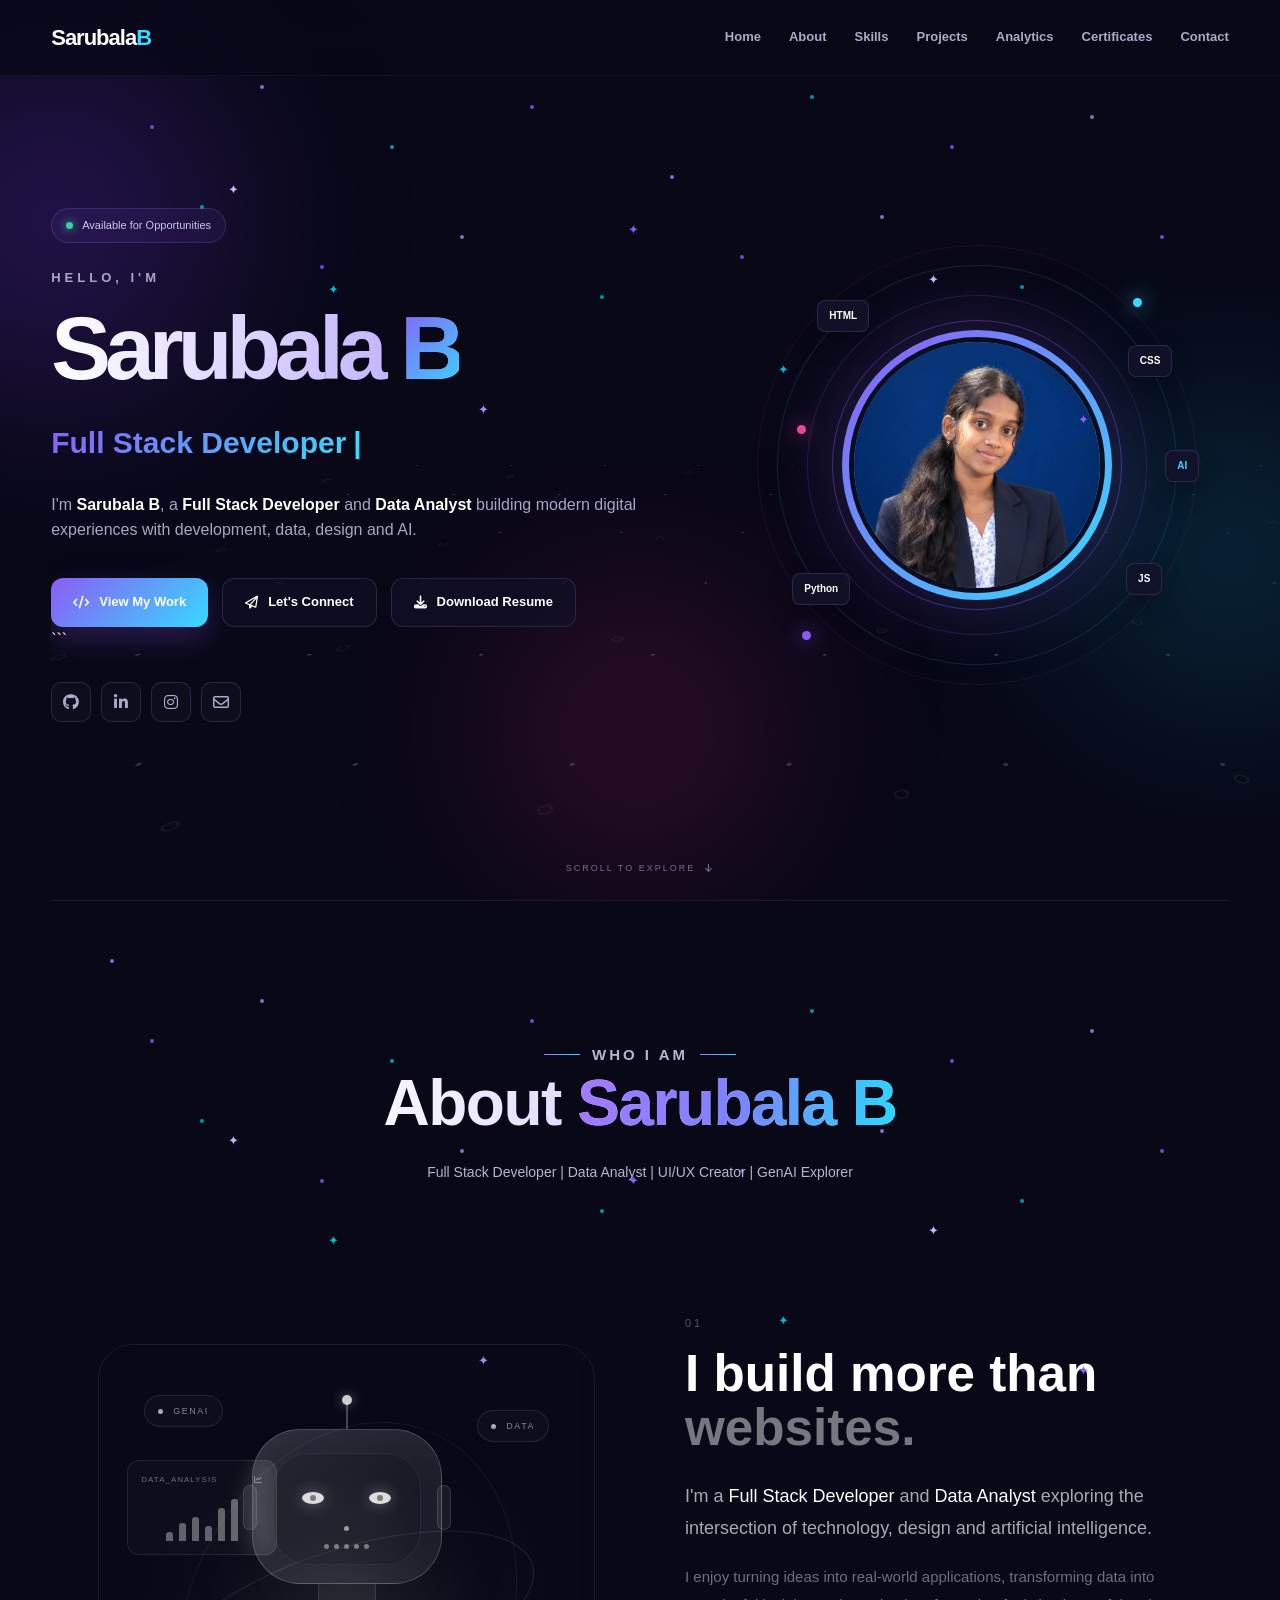
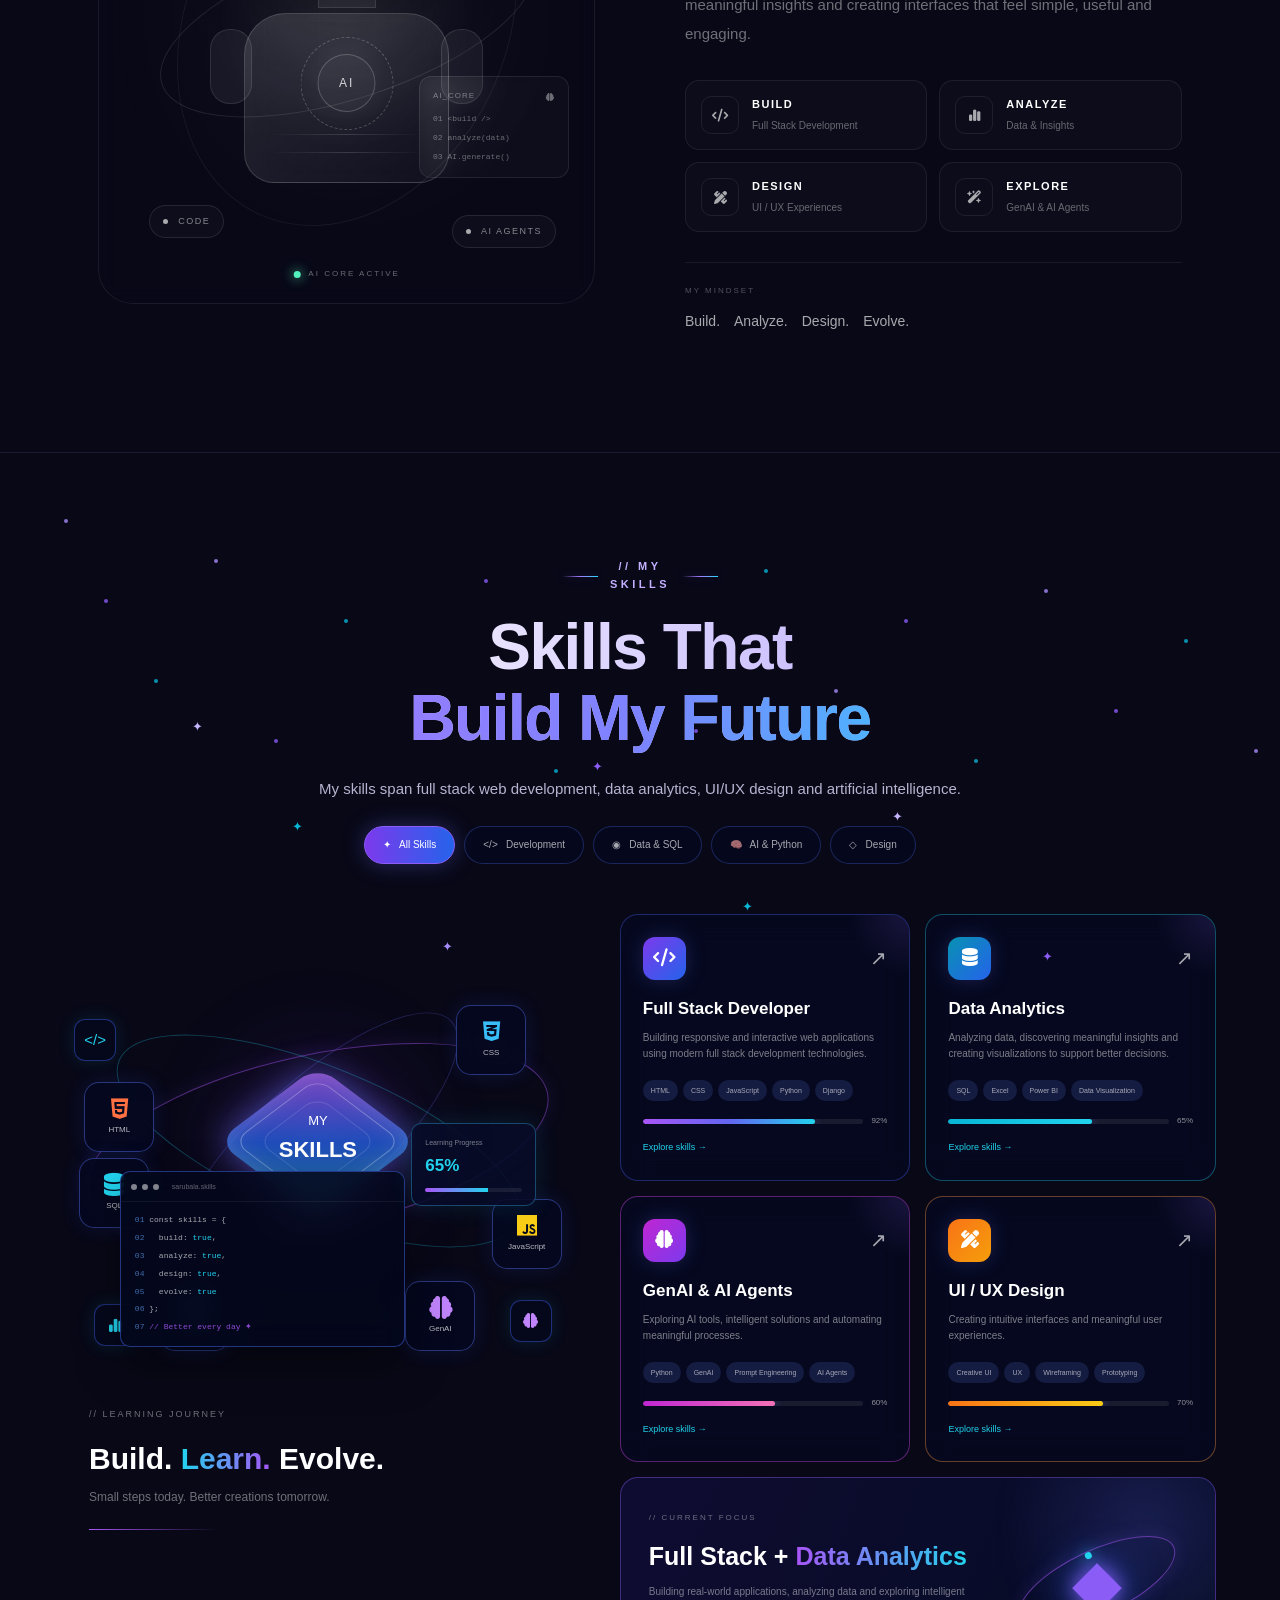
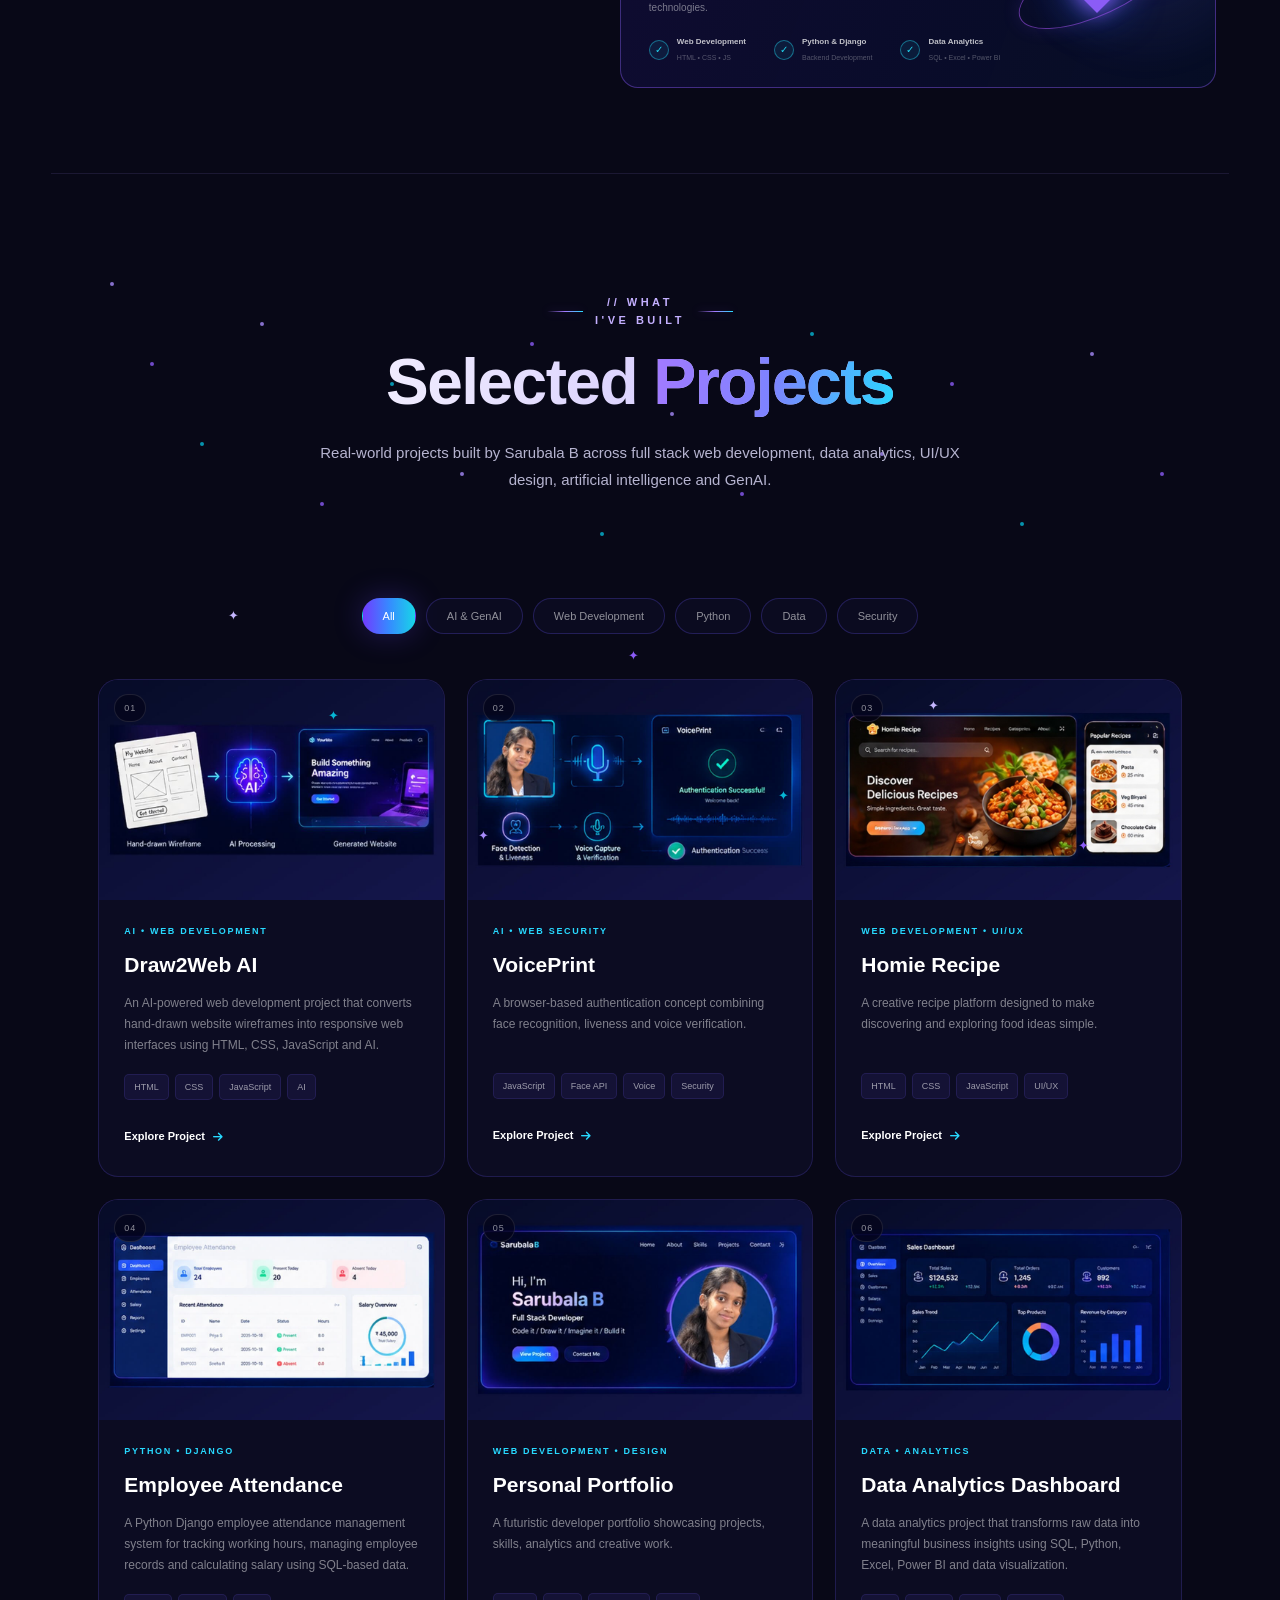
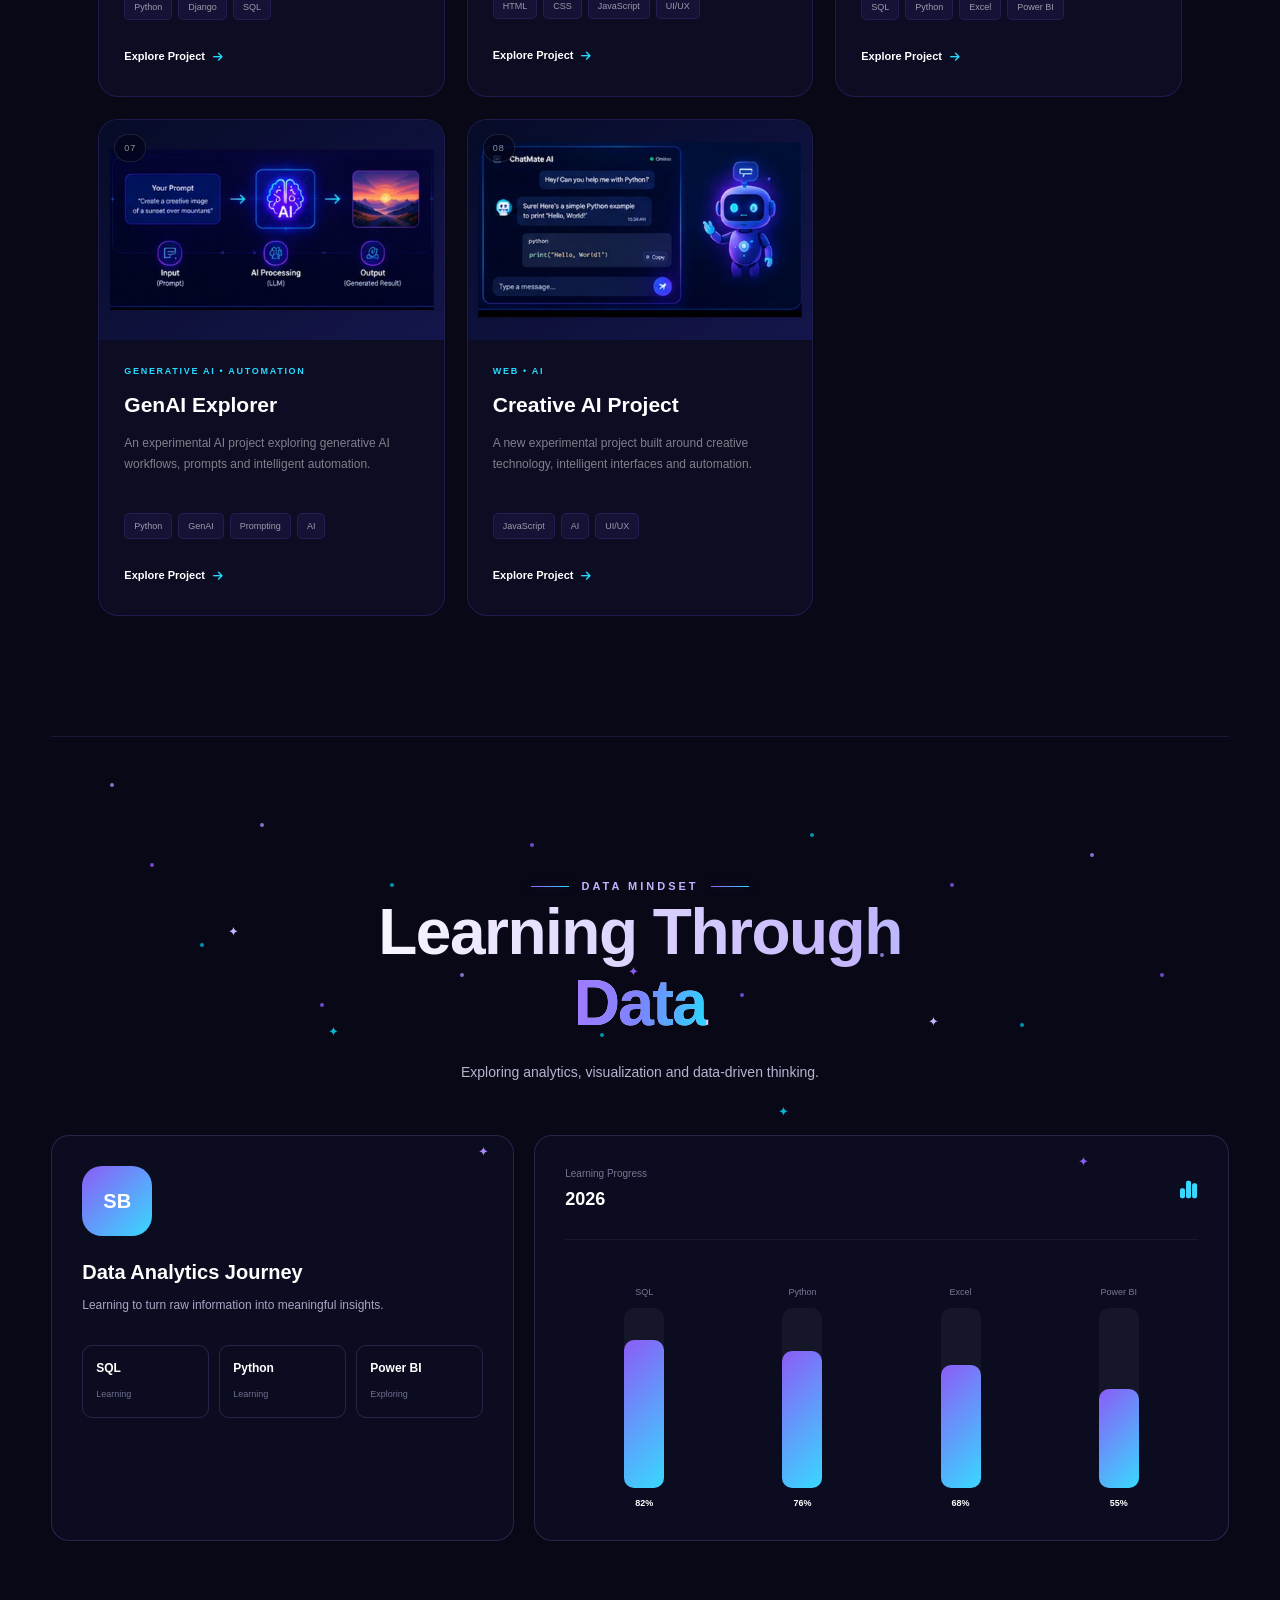
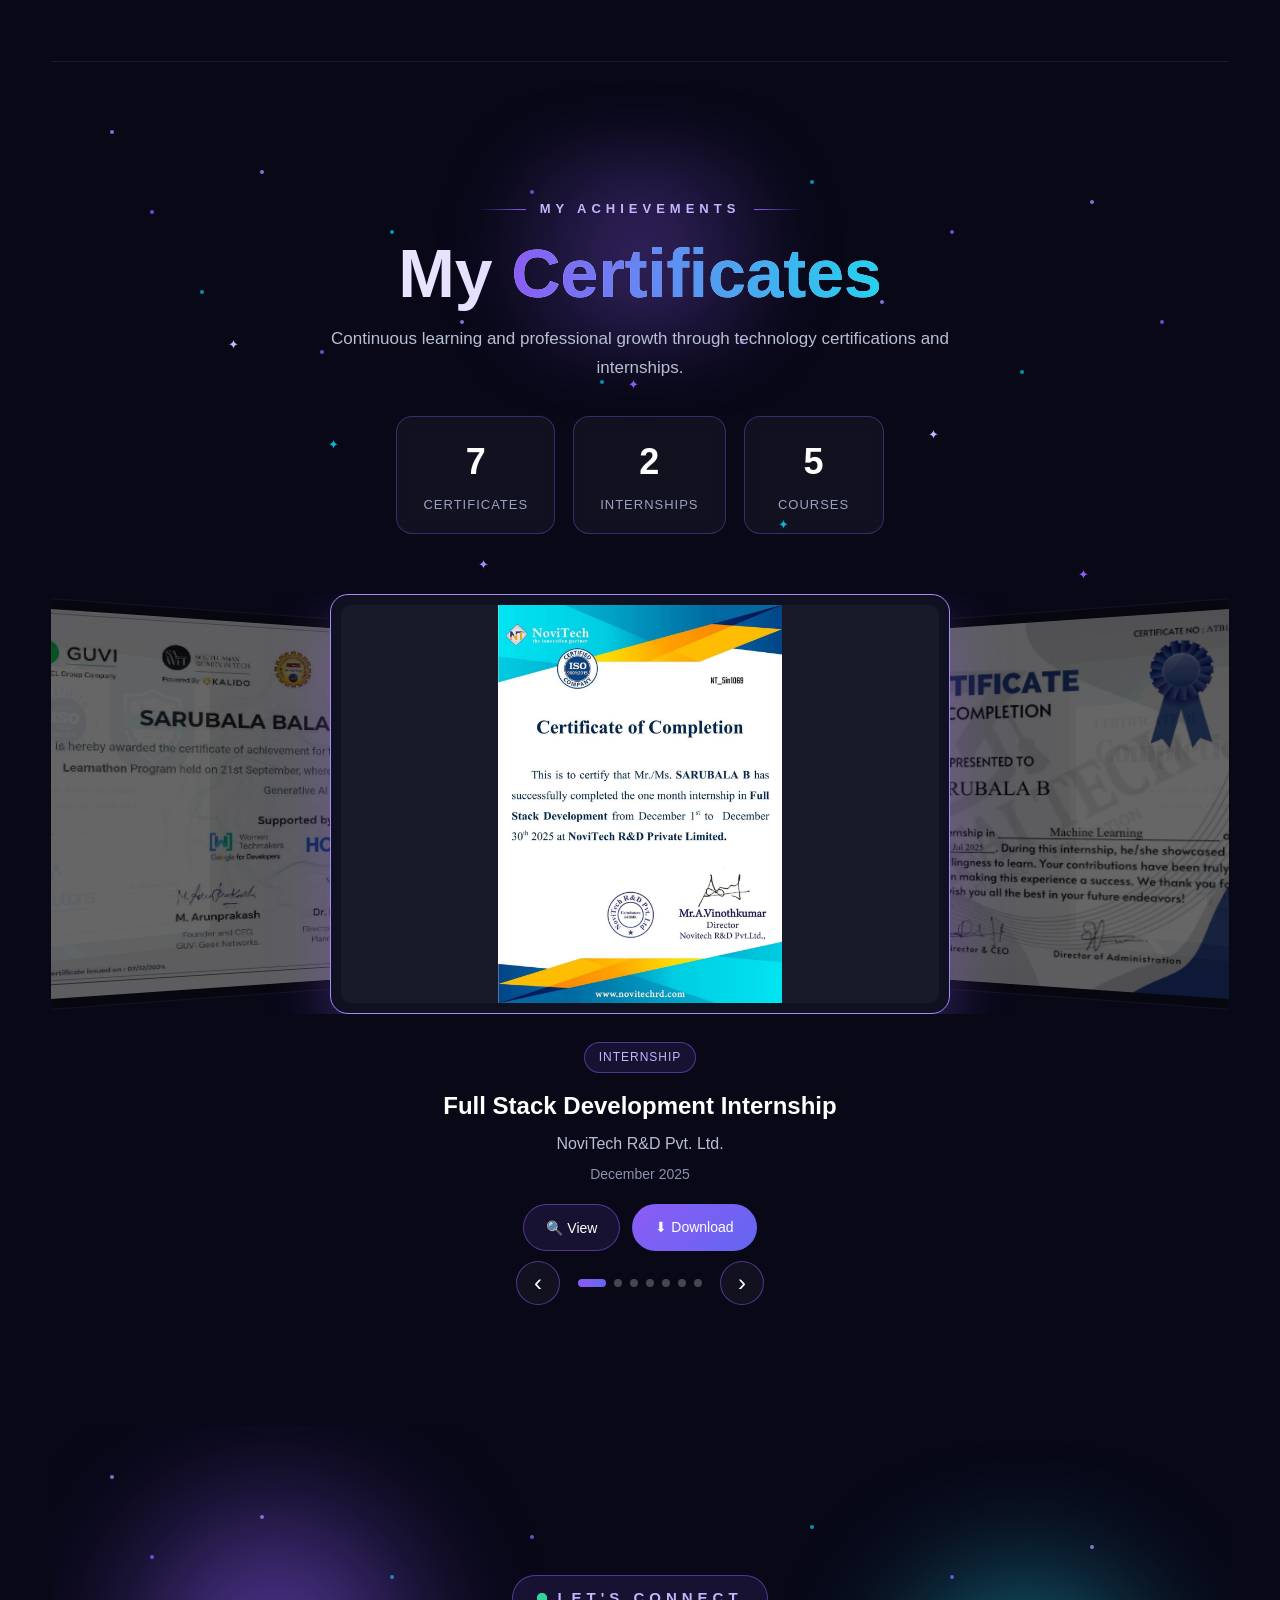
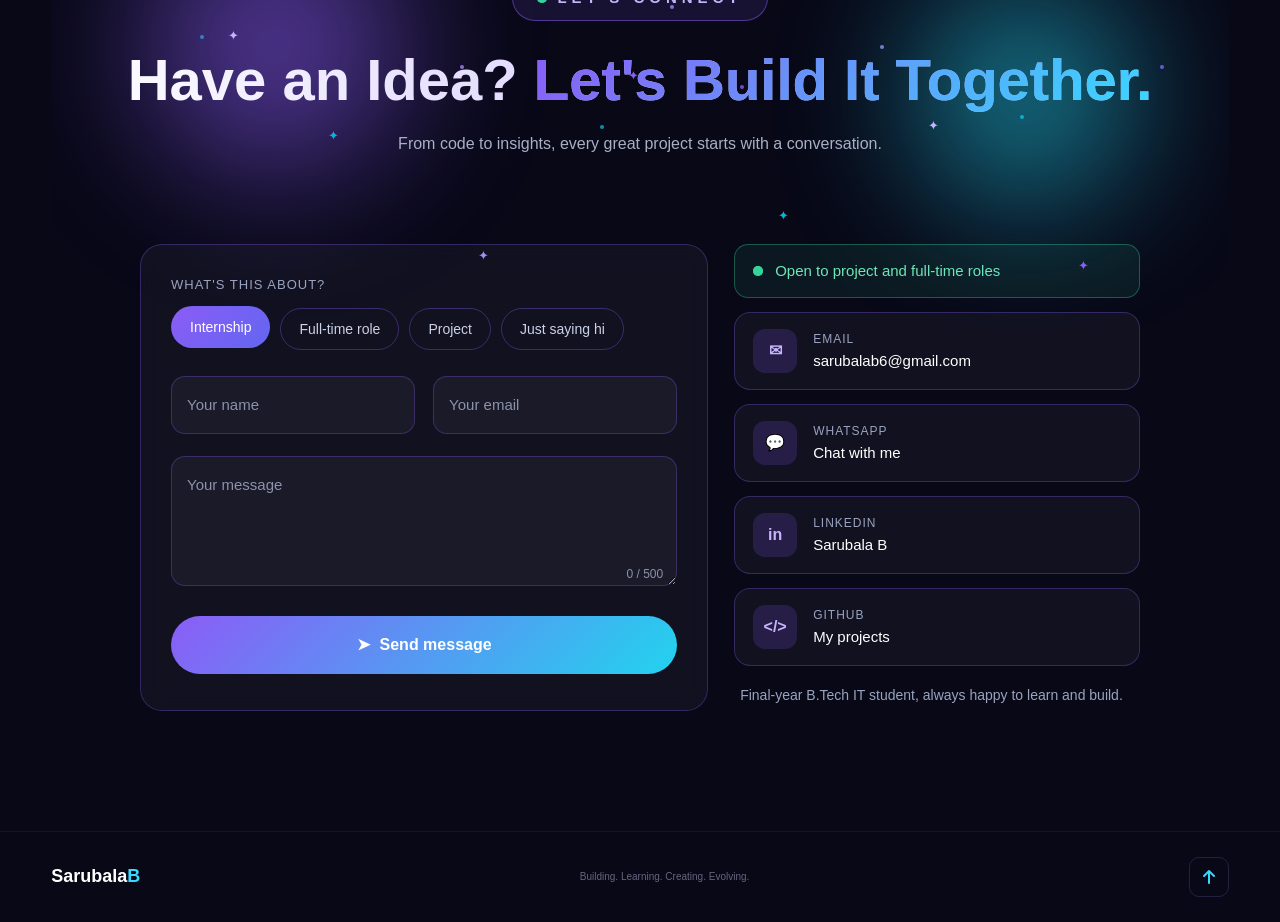
==== commit b67cbc24: "fix links" ====
--- a/index.html
+++ b/index.html
@@ -18,21 +18,8 @@
         rel="stylesheet"
         href="https://cdnjs.cloudflare.com/ajax/libs/font-awesome/6.5.2/css/all.min.css"
     >
-    <script type="application/ld+json">
-{
-  "@context": "https://schema.org",
-  "@type": "Person",
-  "name": "Sarubala B",
-  "url": "https://sarubala-portfolio.vercel.app/",
-  "image": "https://sarubala-portfolio.vercel.app/images/sarubala-b-profile.jpg",
-  "jobTitle": "Full Stack Developer & Data Analyst",
-  "description": "Sarubala B is a Full Stack Developer and Data Analyst interested in Python, UI/UX, GenAI and AI Agents.",
-  "sameAs": [
-    "YOUR-LINKEDIN-URL:"www.linkedin.com/in/sarubalab",
-    "YOUR-GITHUB-URL:"https://github.com/SarubalaB6"
-  ]
-}
-</script>
+   
+  
 </head>
 
 <body>
@@ -186,7 +173,7 @@
             <div class="hero-socials">
 
                 <a
-                    href="https://github.com/sarubala6-labs"
+                    href="https://github.com/SarubalaB6"
                     target="_blank"
         slus            class="social-link"
                     aria-label="GitHub"
@@ -241,6 +228,8 @@
                     <img
                         src="images/Sarubala B.jpeg"
                            alt="Sarubala B - Full Stack Developer and Data Analyst"
+                           width="500"
+    height="500"
     width="500"
     height="500"
                     >
@@ -1242,11 +1231,15 @@
                     <span>JavaScript</span>
                     <span>AI</span>
                 </div>
-
-                <a href="#" class="project-link">
-                    Explore Project
-                    <i class="fa-solid fa-arrow-right"></i>
-                </a>
+                <a href="https://github.com/SarubalaB6/DrawToWebsiteAI"
+   class="project-link"
+   target="_blank"
+   rel="noopener noreferrer">
+    Explore Project
+    <i class="fa-solid fa-arrow-right"></i>
+</a>
+
+                
 
             </div>
 
@@ -1297,11 +1290,13 @@
                     <span>Voice</span>
                     <span>Security</span>
                 </div>
-
-                <a href="#" class="project-link">
-                    Explore Project
-                    <i class="fa-solid fa-arrow-right"></i>
-                </a>
+                <a href="https://github.com/SarubalaB6/voiceprint"
+   class="project-link">
+    Explore Project
+    <i class="fa-solid fa-arrow-right"></i>
+</a>
+
+               
 
             </div>
 
@@ -1352,7 +1347,7 @@
                     <span>UI/UX</span>
                 </div>
 
-                <a href="#" class="project-link">
+                <a href="https://github.com/SarubalaB6/homie-recipes" class="project-link">
                     Explore Project
                     <i class="fa-solid fa-arrow-right"></i>
                 </a>
@@ -1462,7 +1457,7 @@
                     <span>UI/UX</span>
                 </div>
 
-                <a href="#" class="project-link">
+                <a href="https://github.com/SarubalaB6/sarubala-portfolio" class="project-link">
                     Explore Project
                     <i class="fa-solid fa-arrow-right"></i>
                 </a>
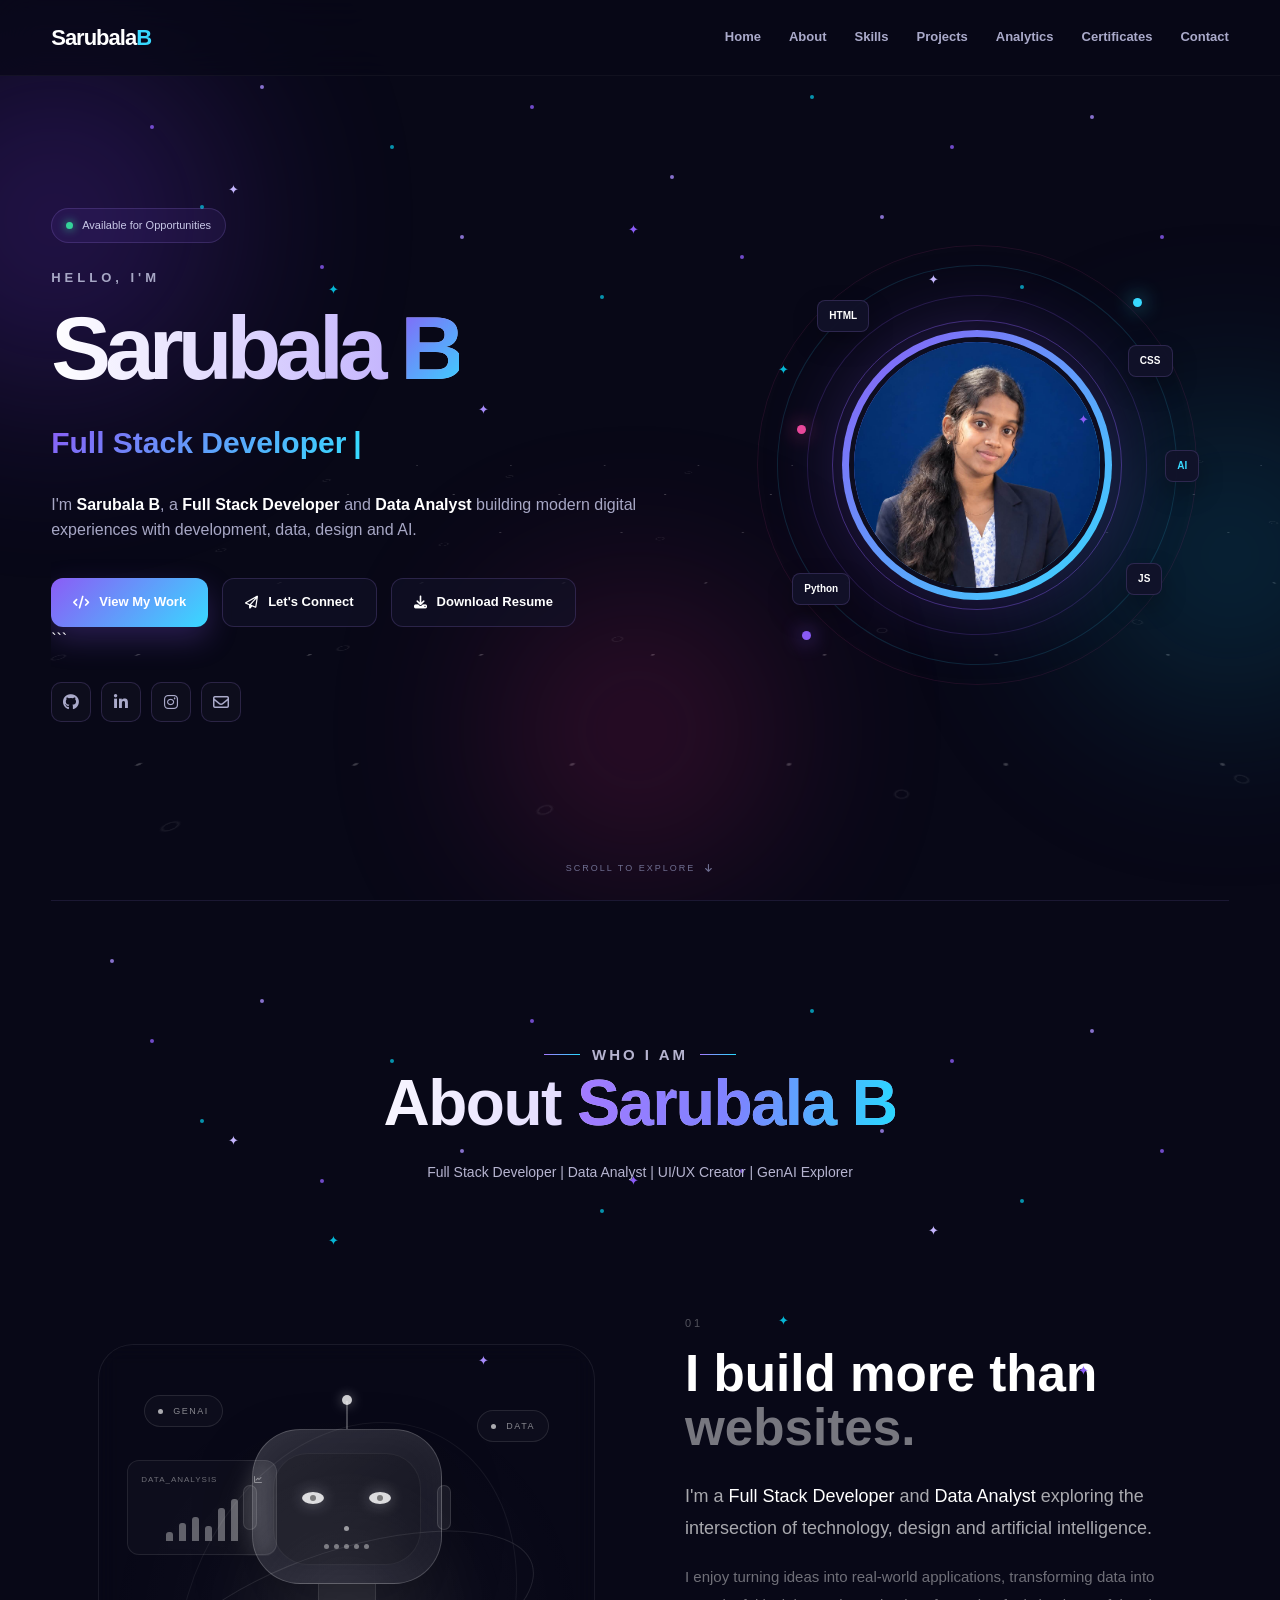
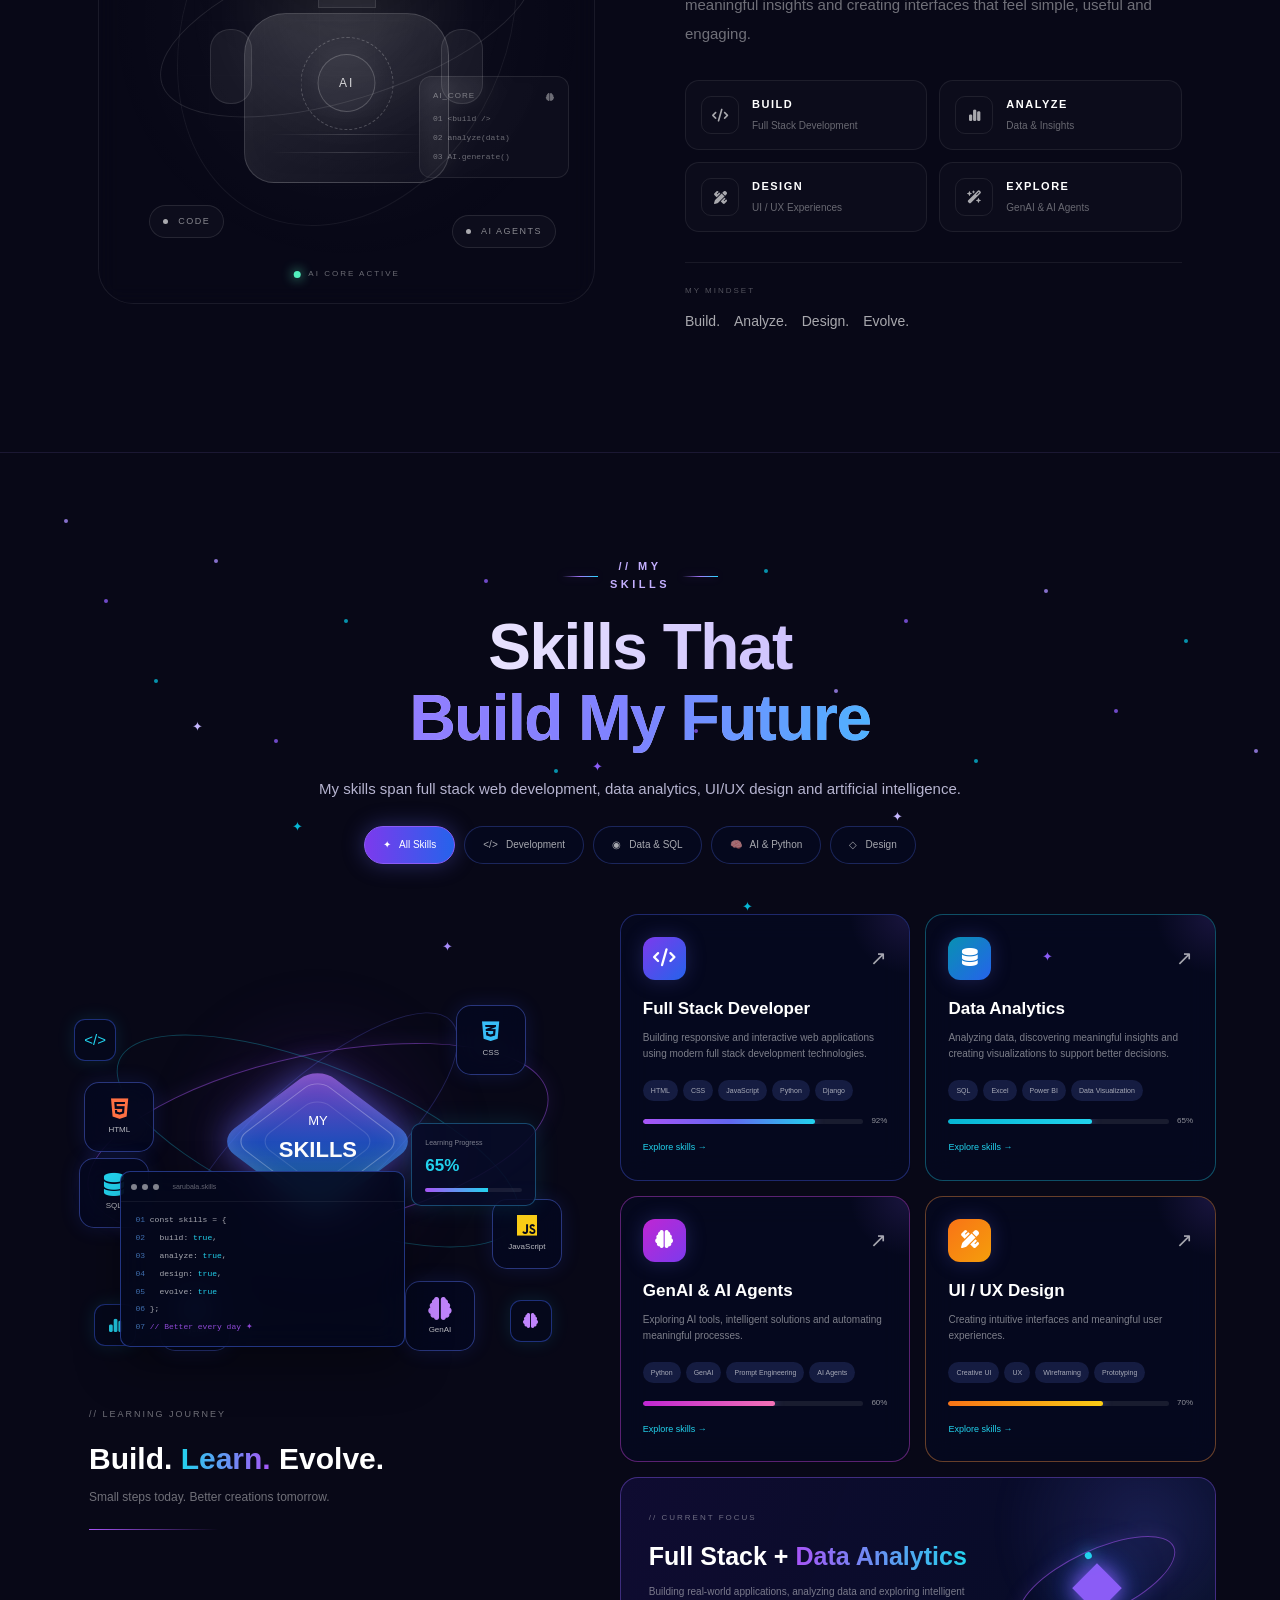
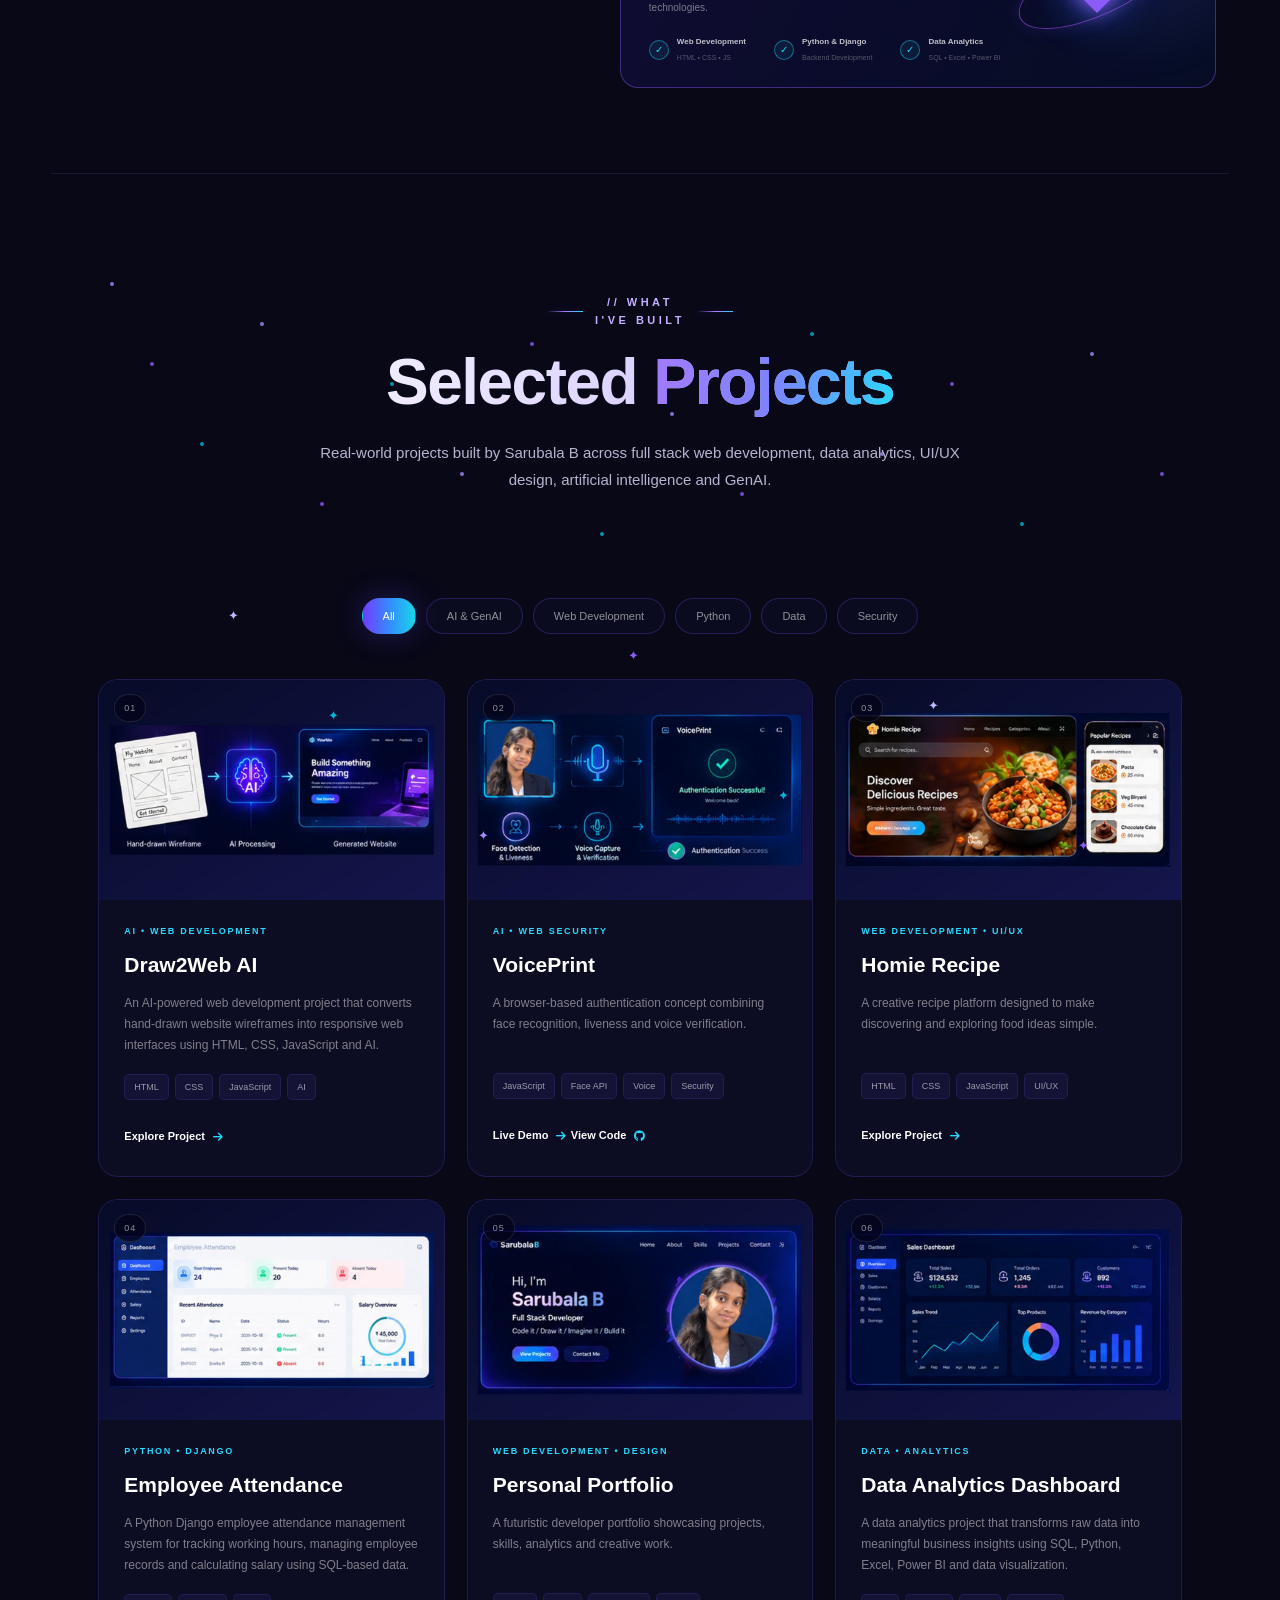
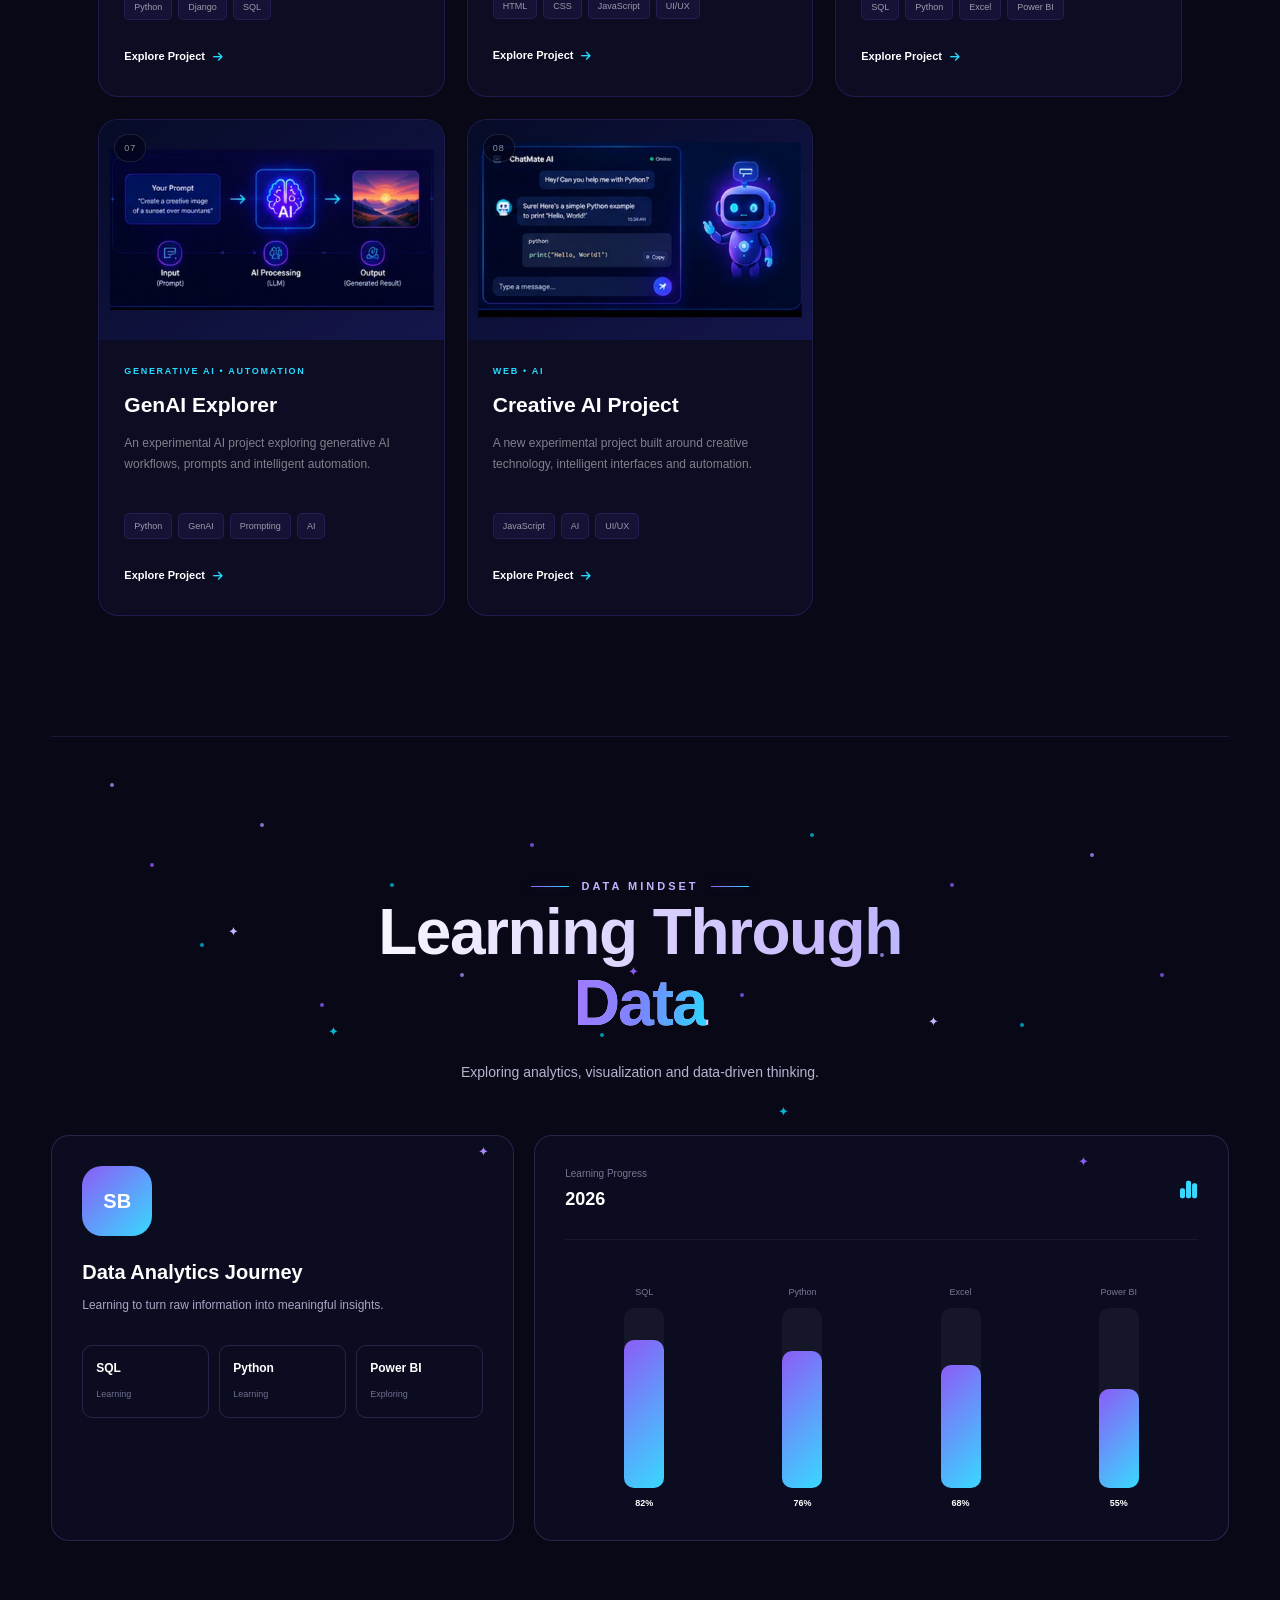
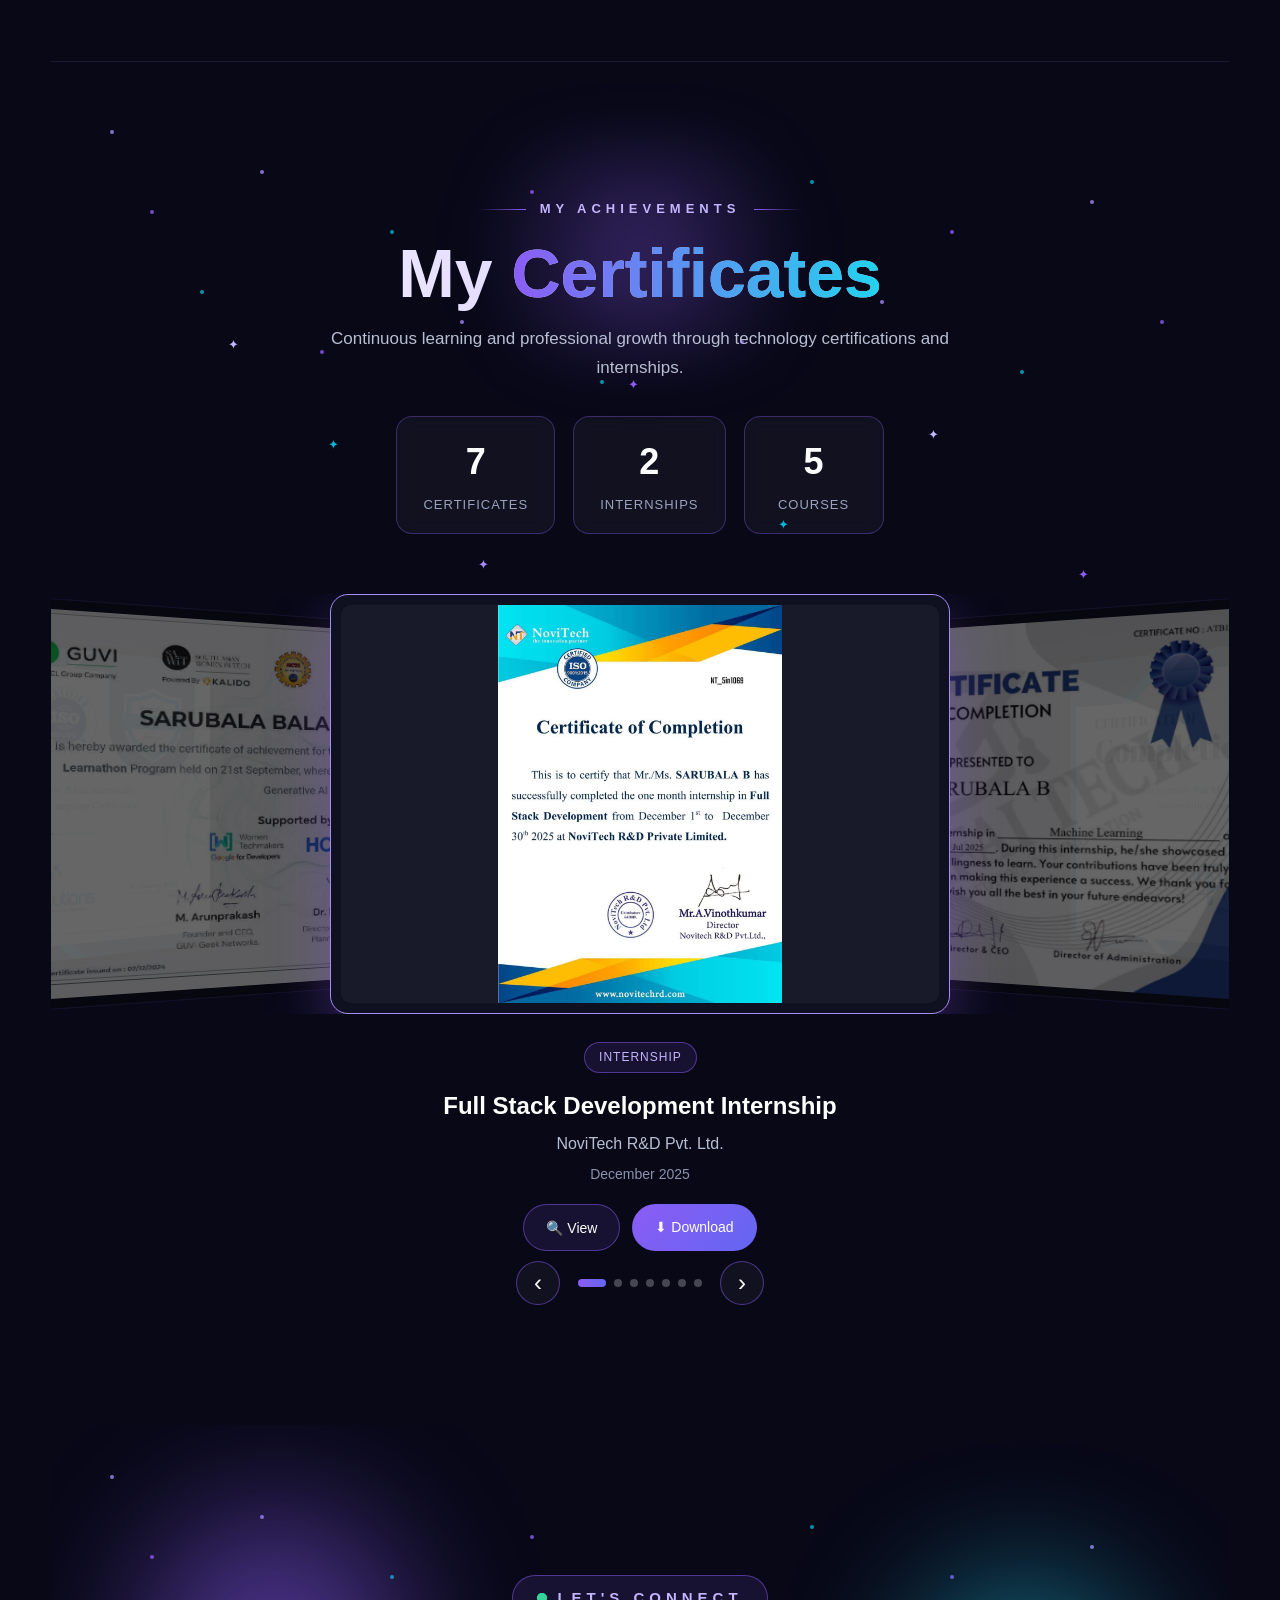
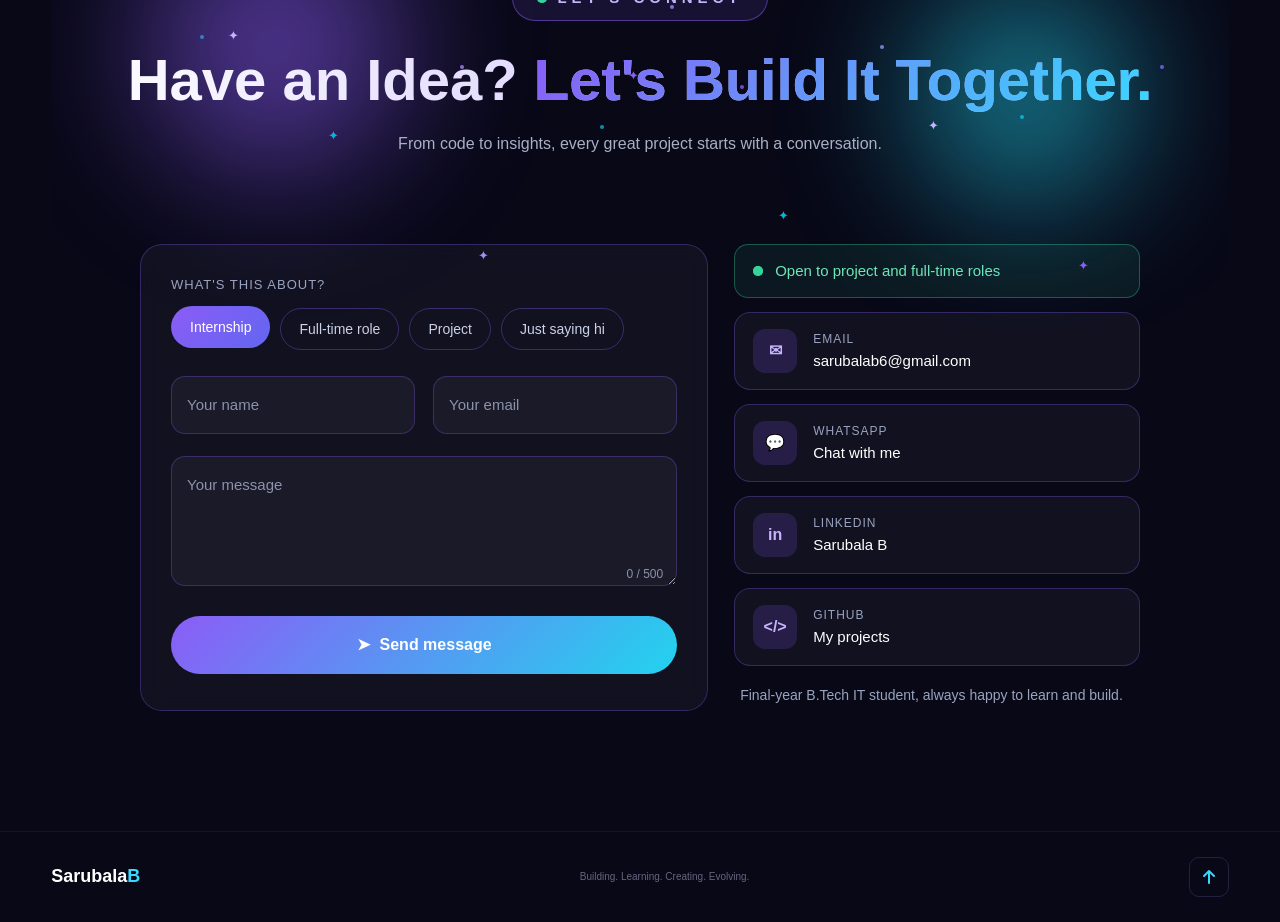
==== commit 9fa29933: "add VoicePrint live demo" ====
--- a/index.html
+++ b/index.html
@@ -1290,12 +1290,22 @@
                     <span>Voice</span>
                     <span>Security</span>
                 </div>
-                <a href="https://github.com/SarubalaB6/voiceprint"
-   class="project-link">
-    Explore Project
+                <a href="https://sarubalab6.github.io/voiceprint/"
+   class="project-link"
+   target="_blank"
+   rel="noopener noreferrer">
+    Live Demo
     <i class="fa-solid fa-arrow-right"></i>
 </a>
 
+<a href="https://github.com/SarubalaB6/voiceprint"
+   class="project-link"
+   target="_blank"
+   rel="noopener noreferrer">
+    View Code
+    <i class="fa-brands fa-github"></i>
+</a>
+              
                
 
             </div>
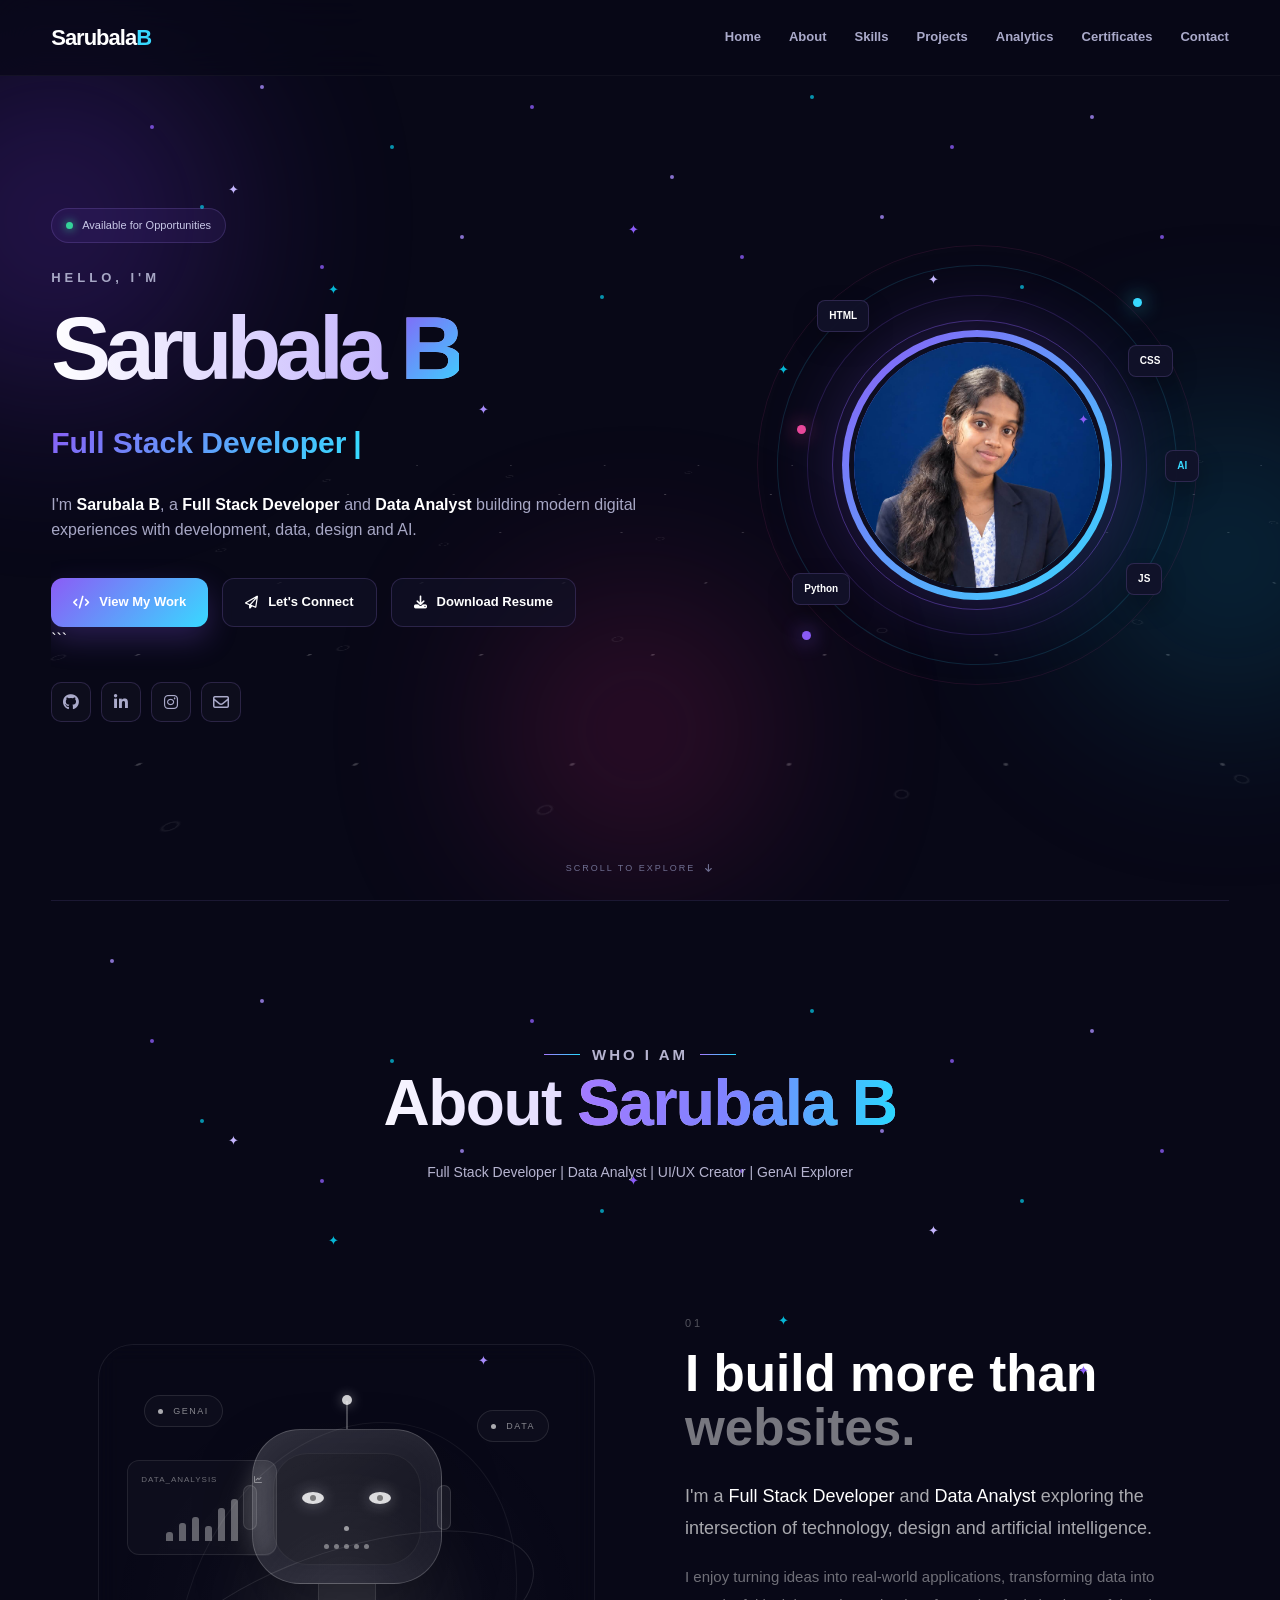
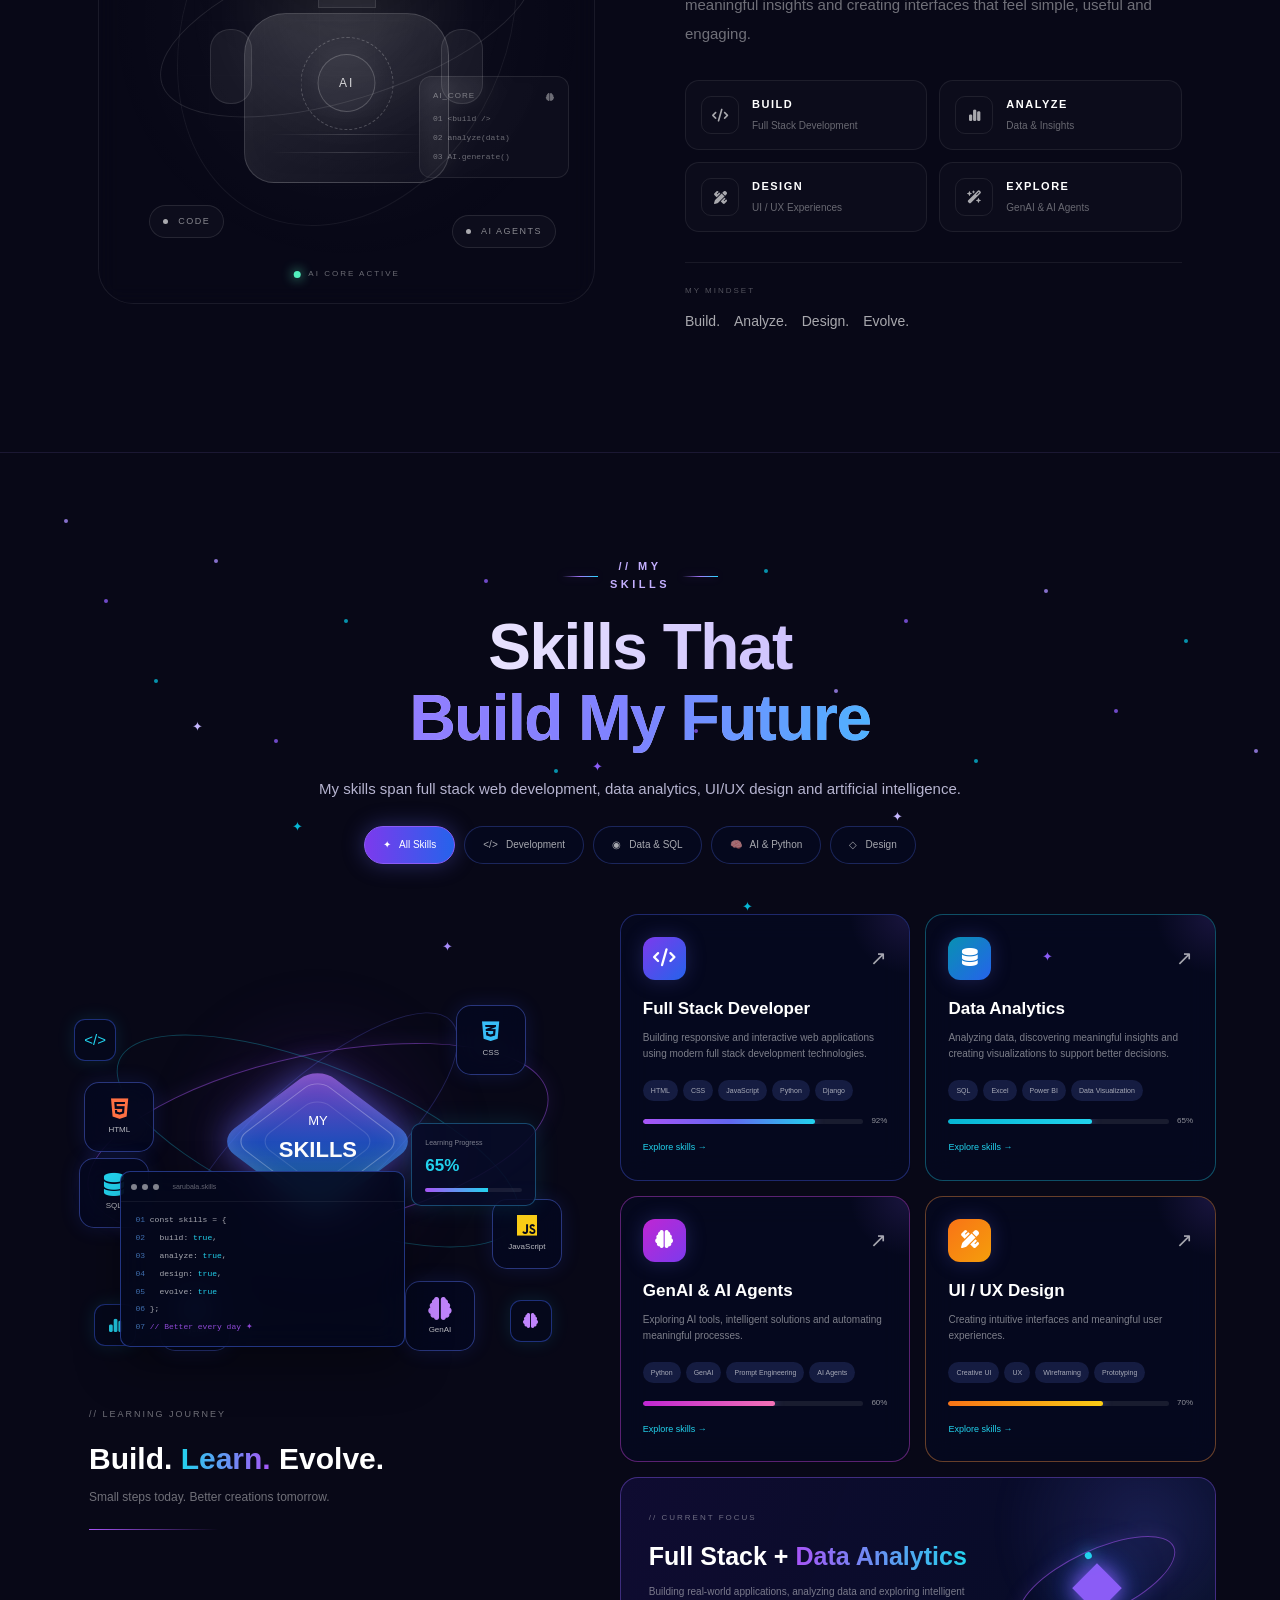
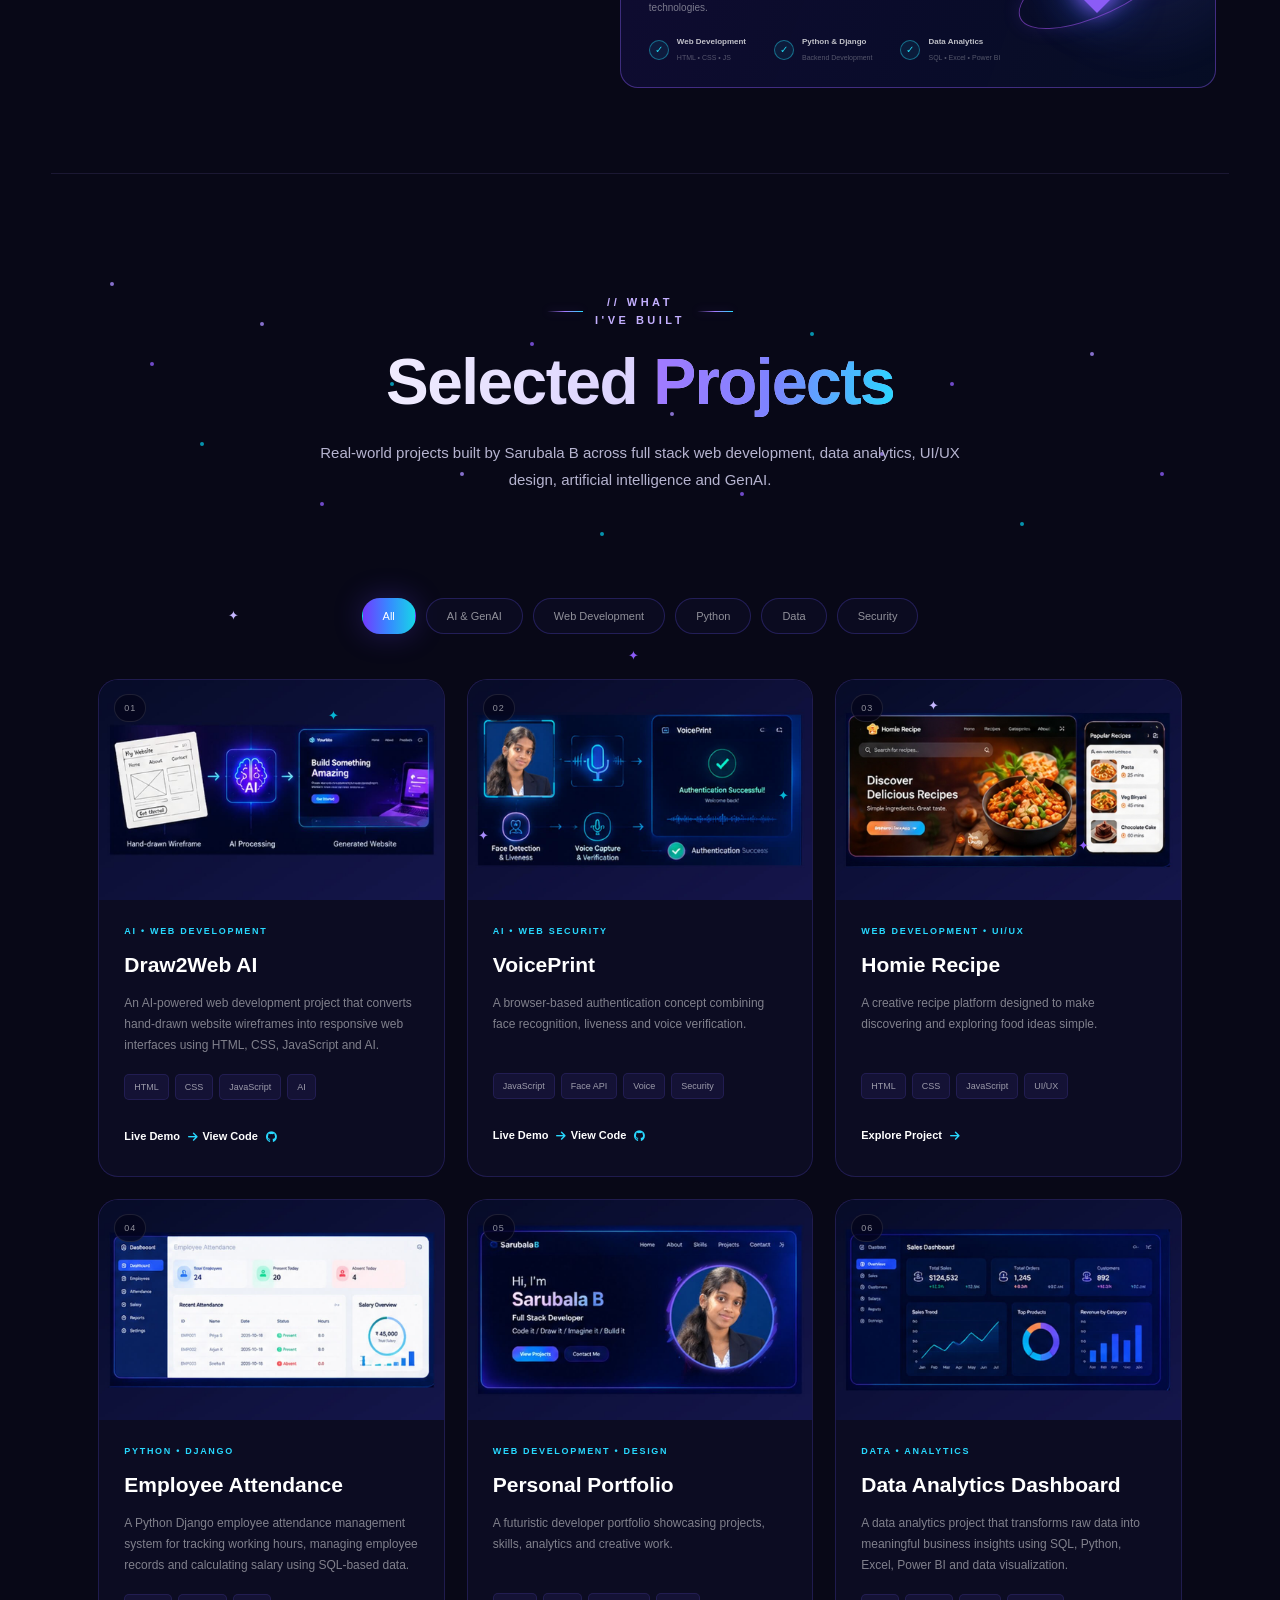
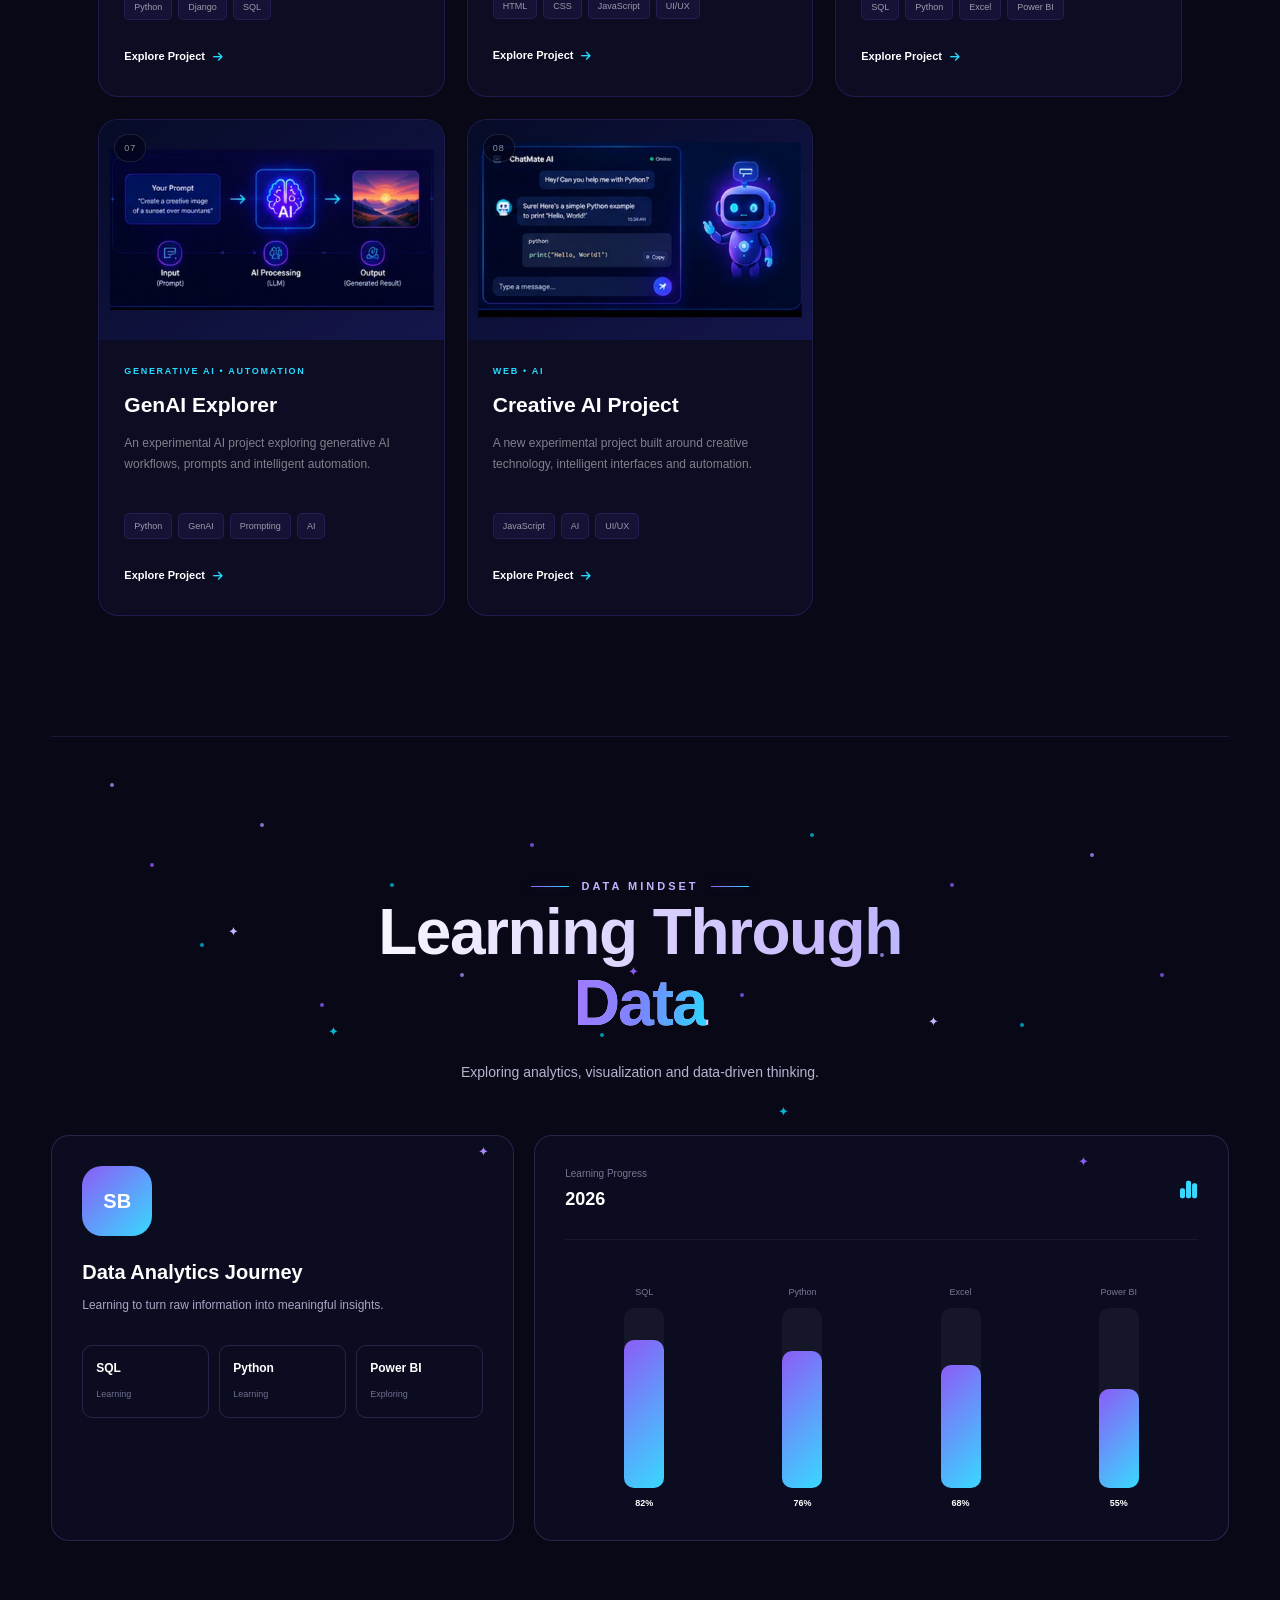
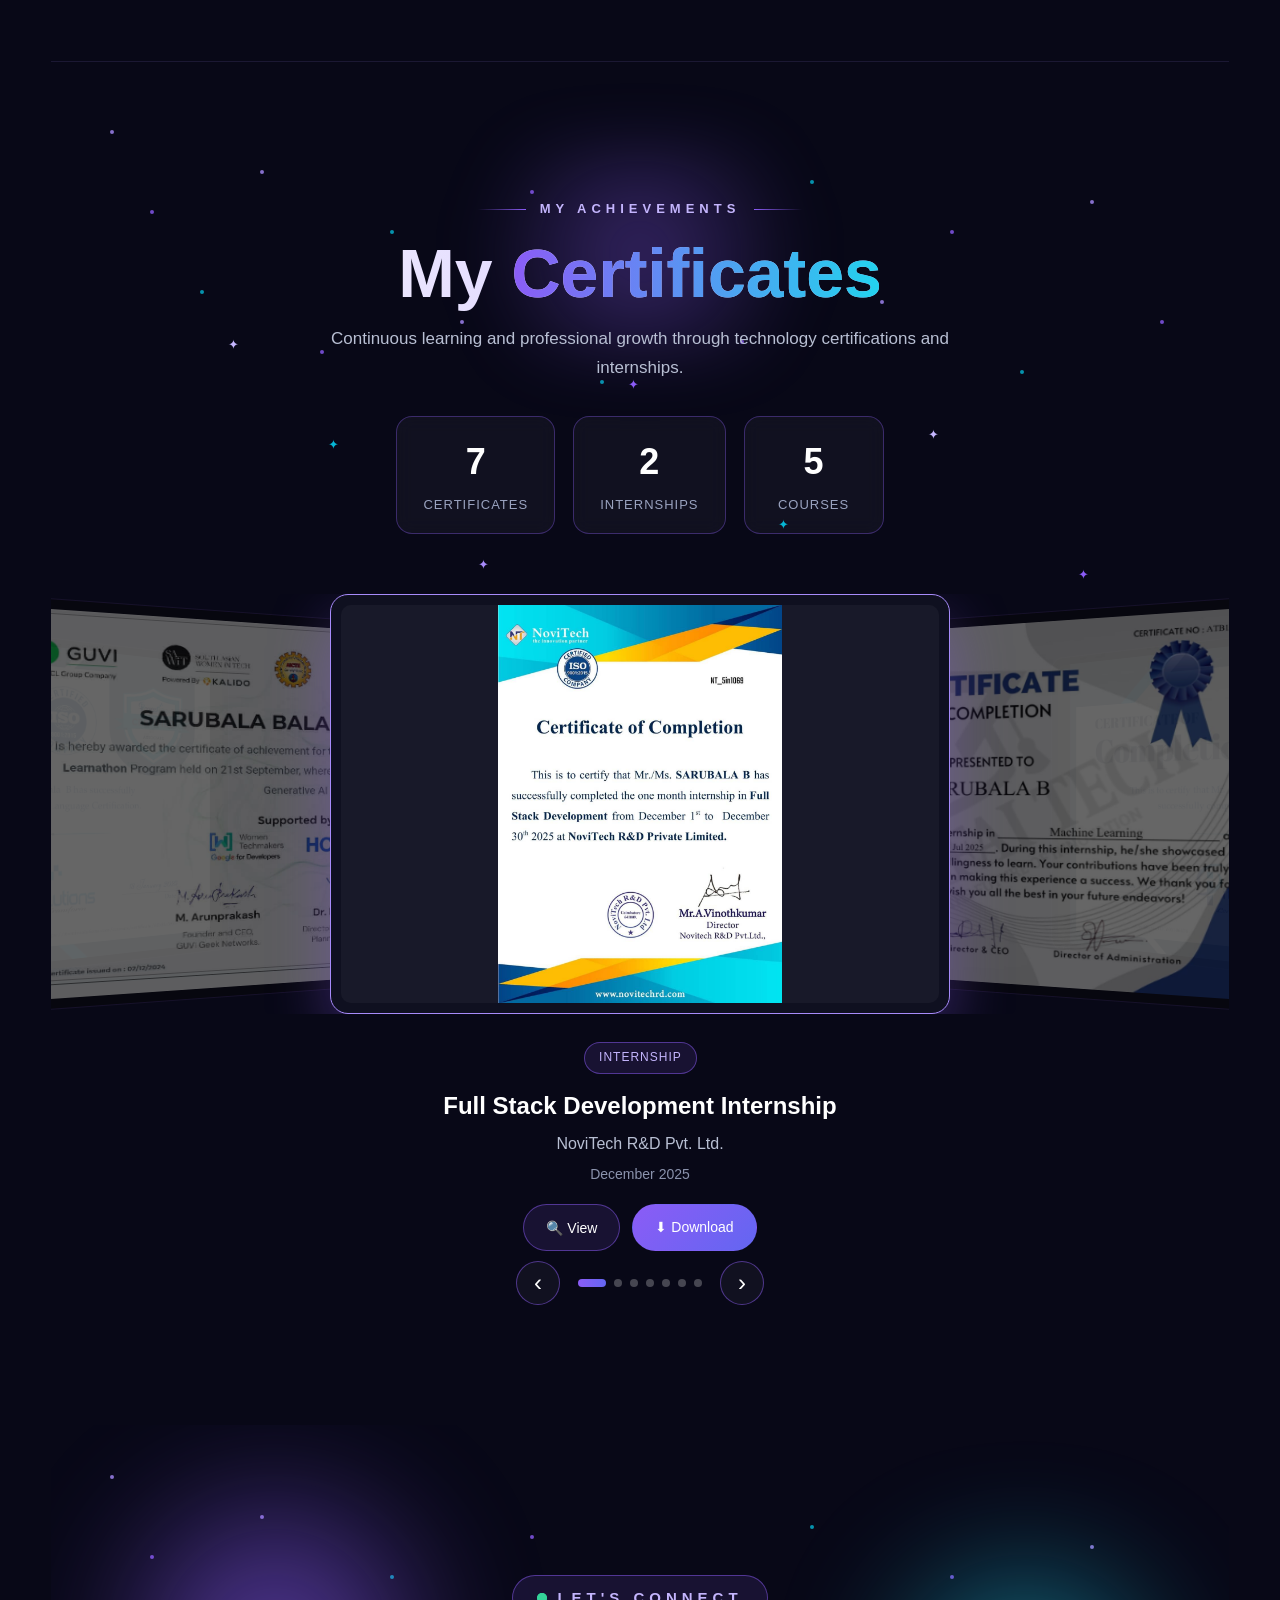
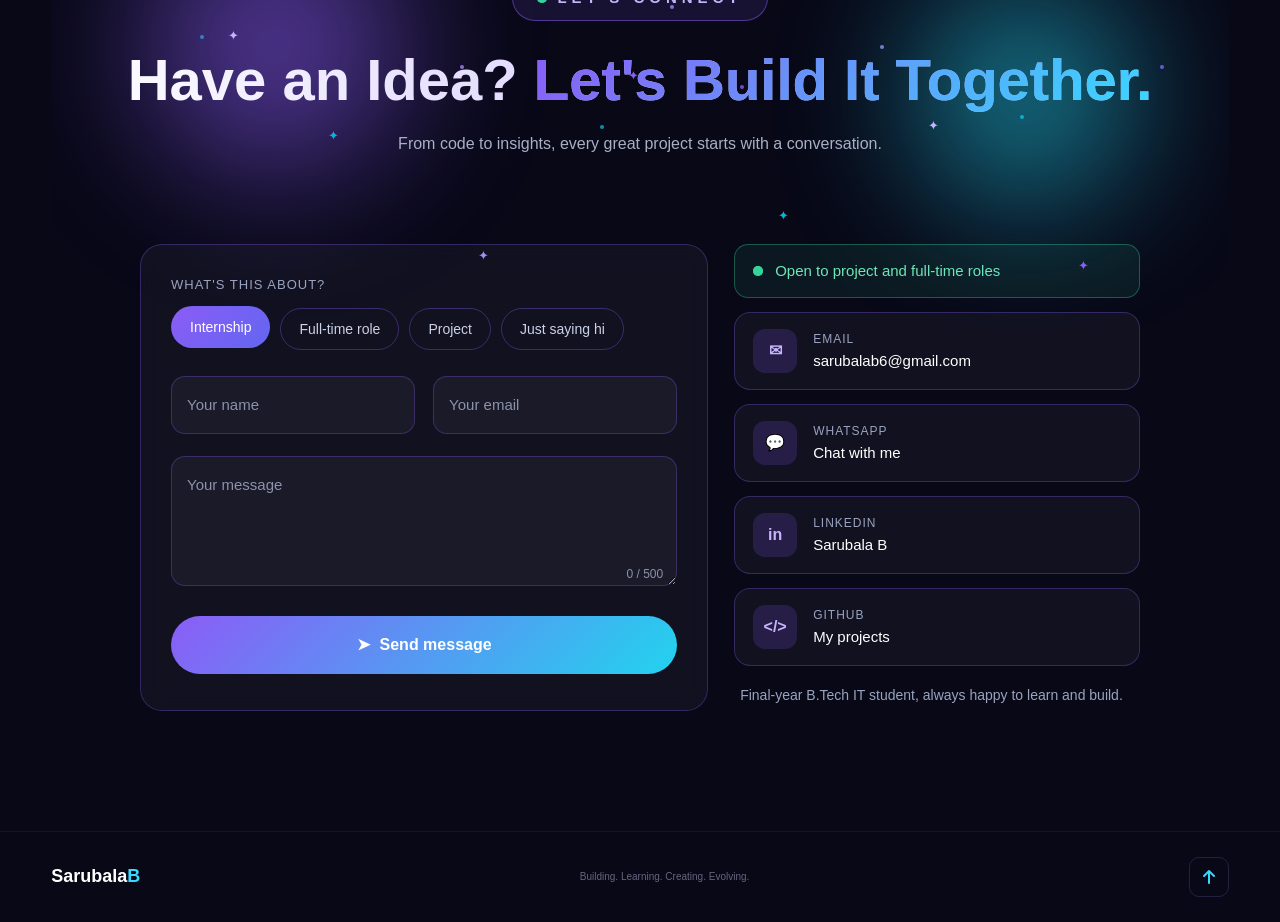
==== commit a8bd1b19: "Add DrawToWebsiteAI project to portfolio" ====
--- a/index.html
+++ b/index.html
@@ -1231,13 +1231,22 @@
                     <span>JavaScript</span>
                     <span>AI</span>
                 </div>
-                <a href="https://github.com/SarubalaB6/DrawToWebsiteAI"
+                <a href="https://sarubalab6.github.io/DrawToWebsiteAI/"
    class="project-link"
    target="_blank"
    rel="noopener noreferrer">
-    Explore Project
-    <i class="fa-solid fa-arrow-right"></i>
+    Live Demo
+    <i class="fa-solid fa-arrow-right" aria-hidden="true"></i>
 </a>
+
+<a href="https://github.com/SarubalaB6/DrawToWebsiteAI"
+   class="project-link"
+   target="_blank"
+   rel="noopener noreferrer">
+    View Code
+    <i class="fa-brands fa-github" aria-hidden="true"></i>
+</a>
+               
 
                 
 
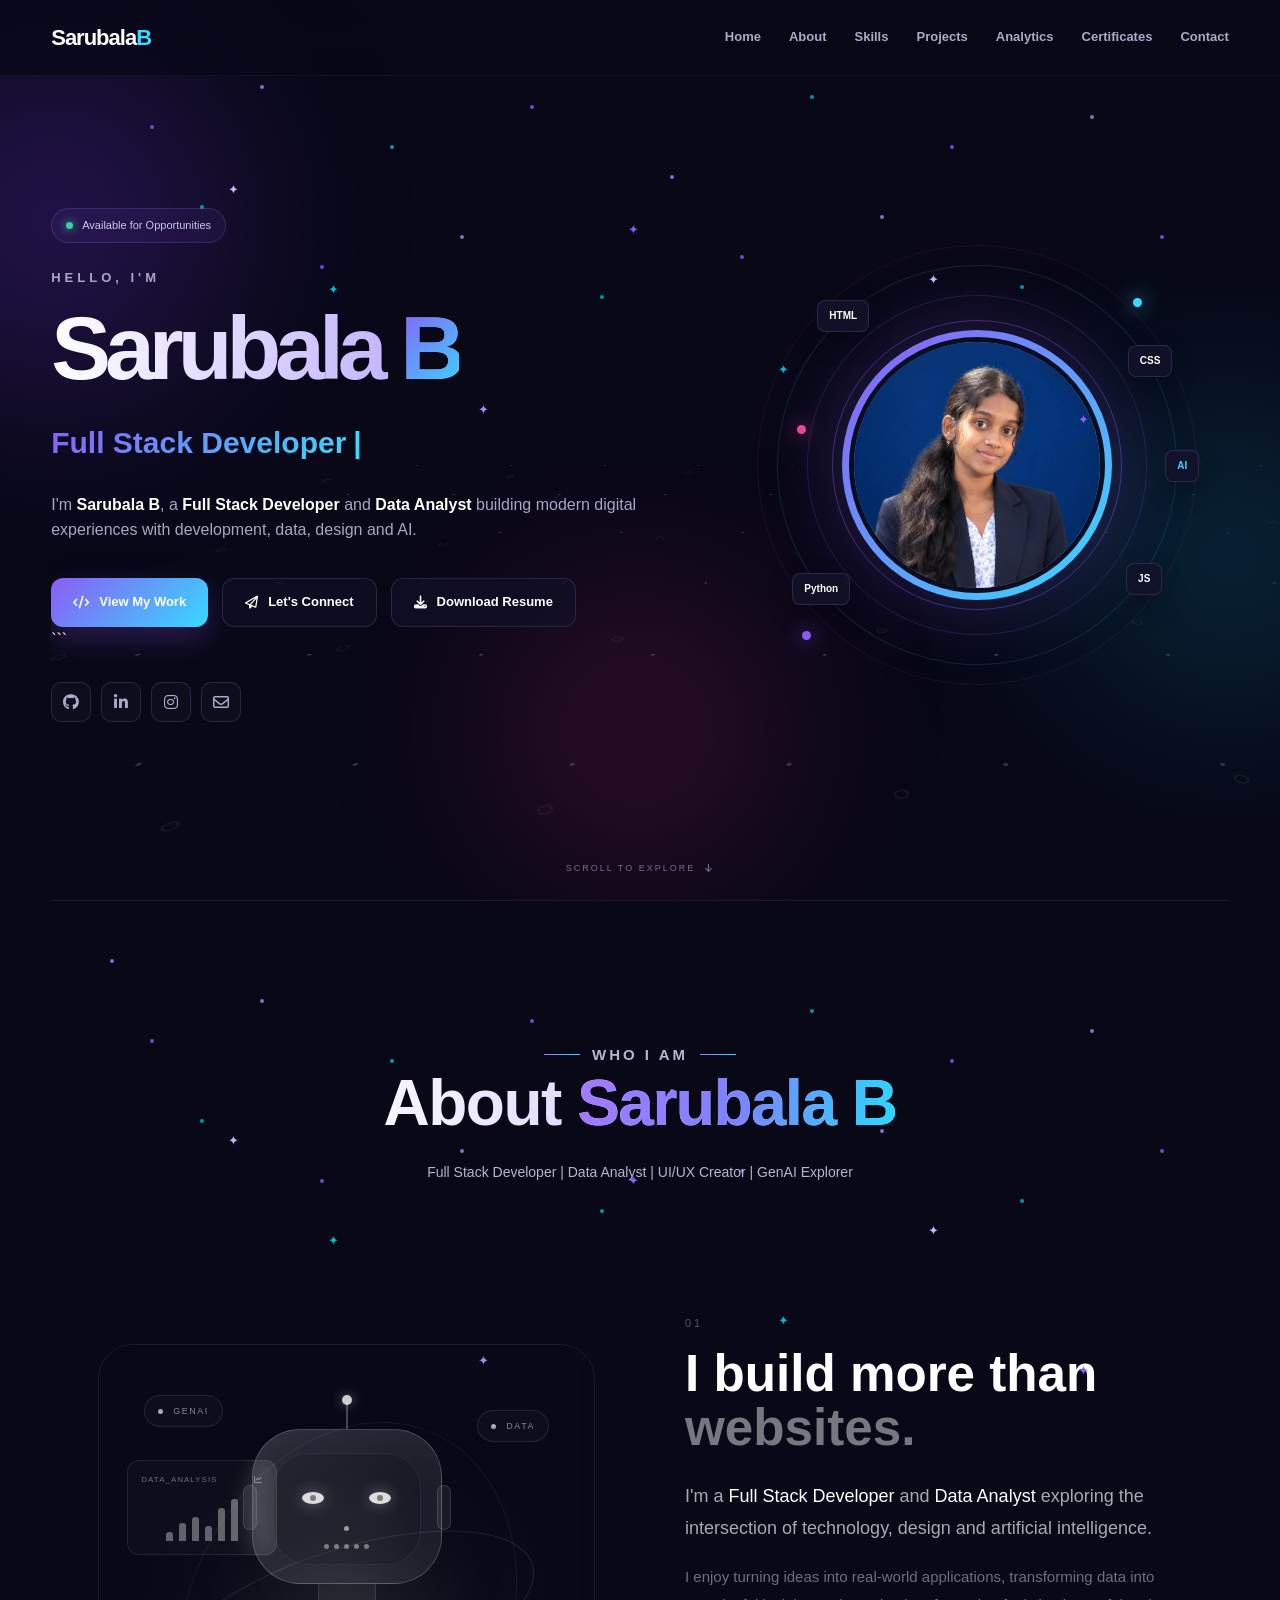
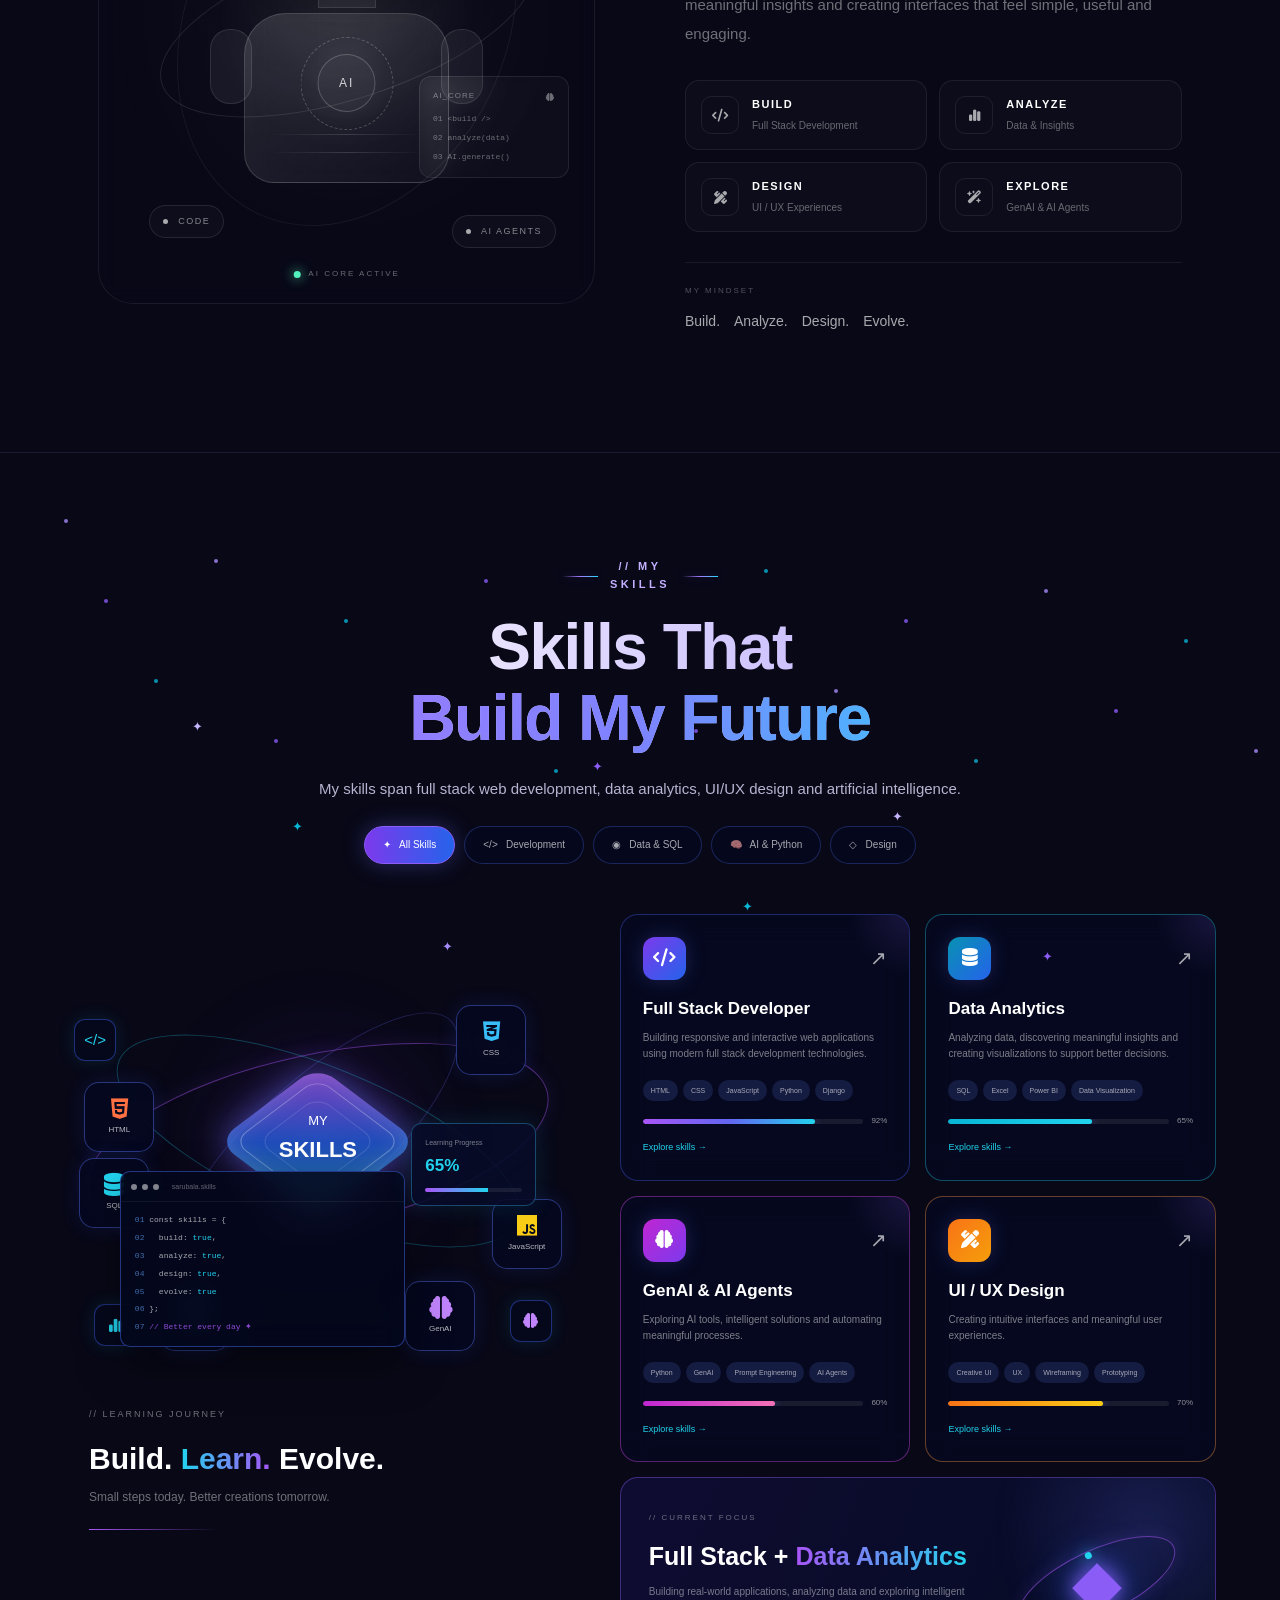
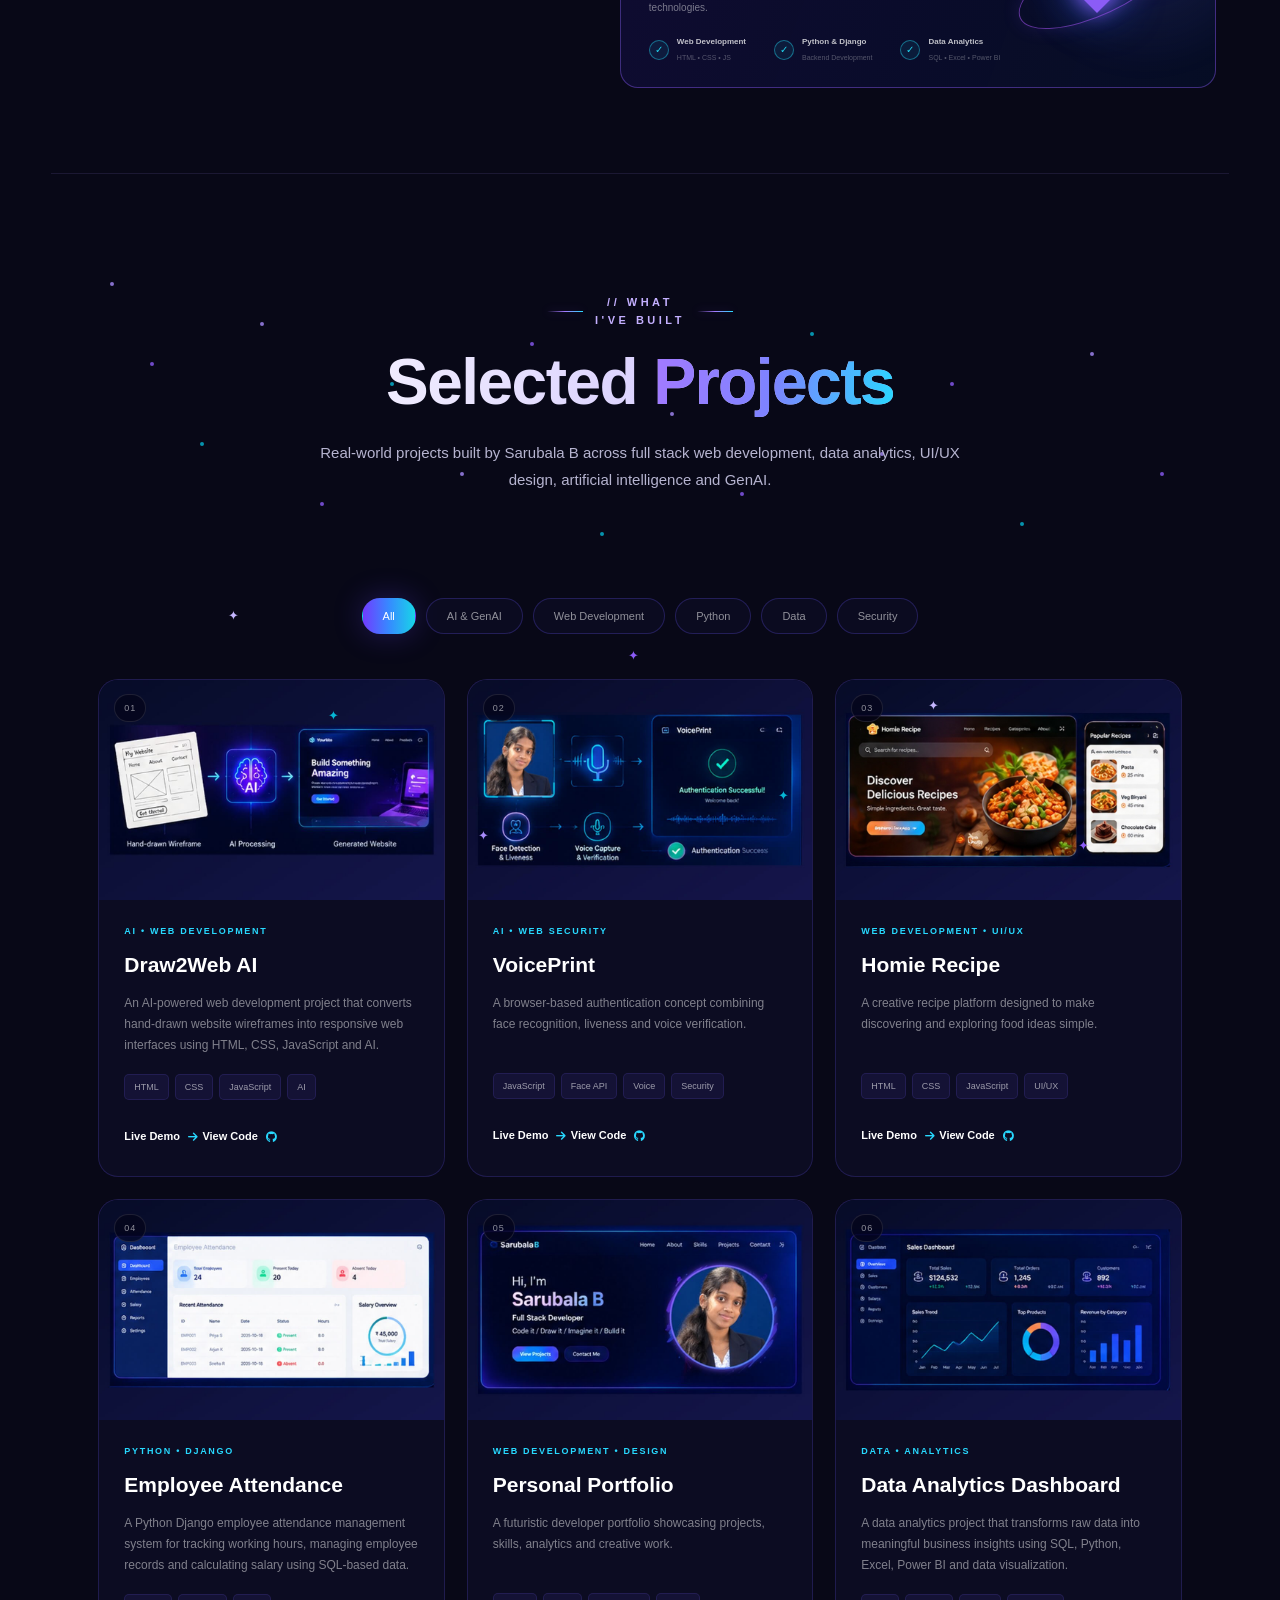
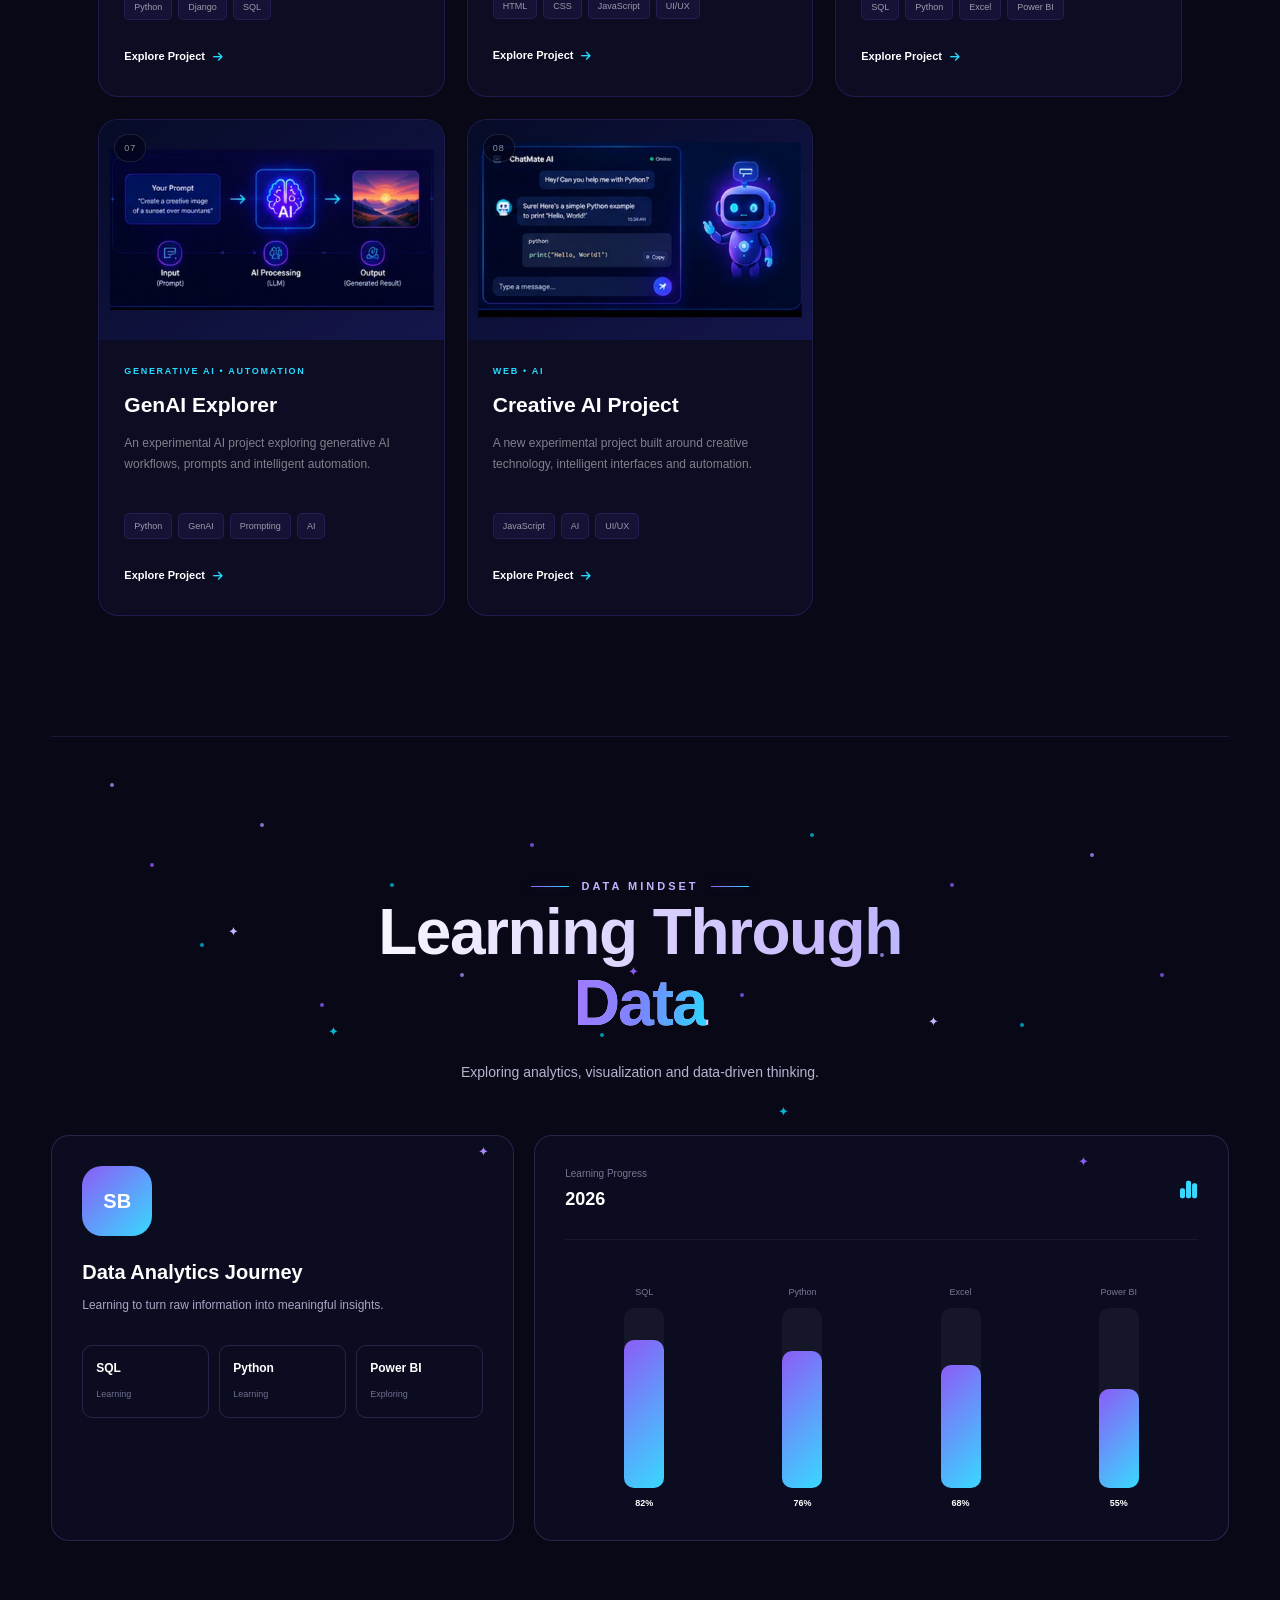
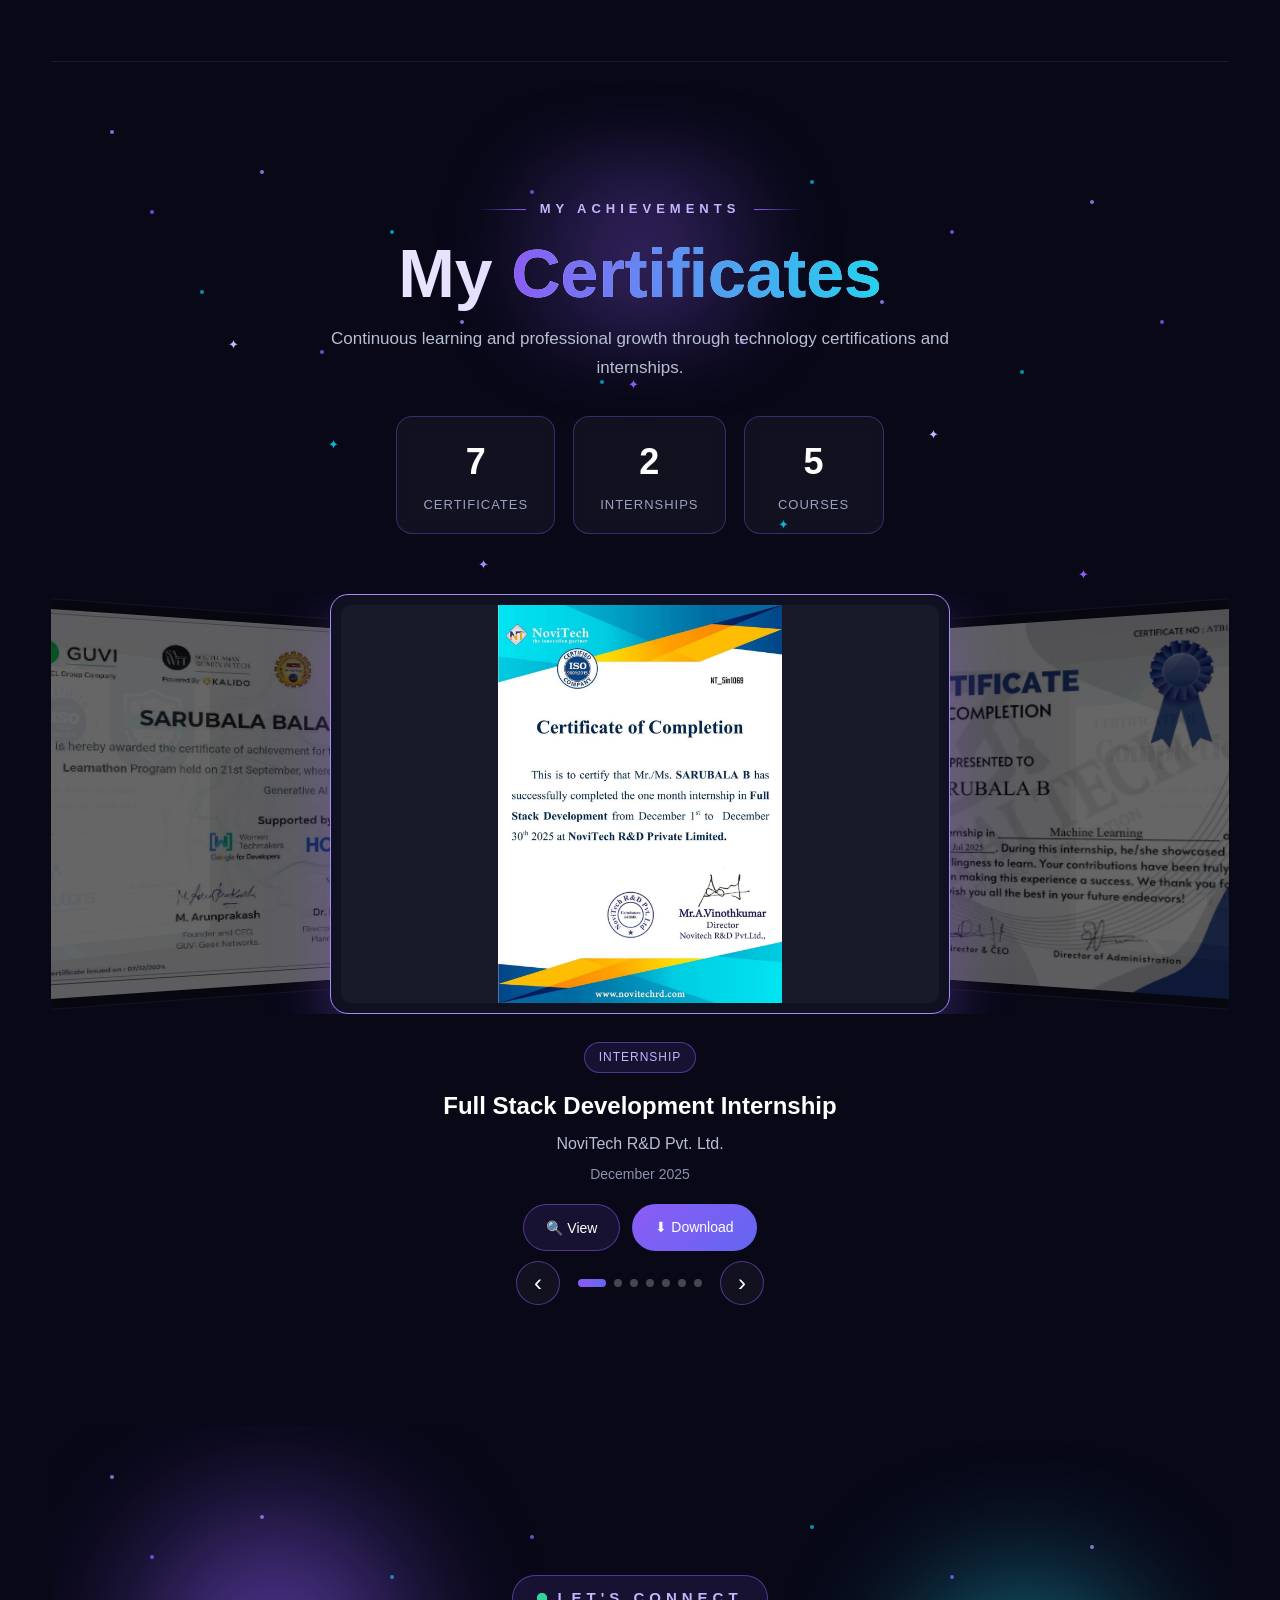
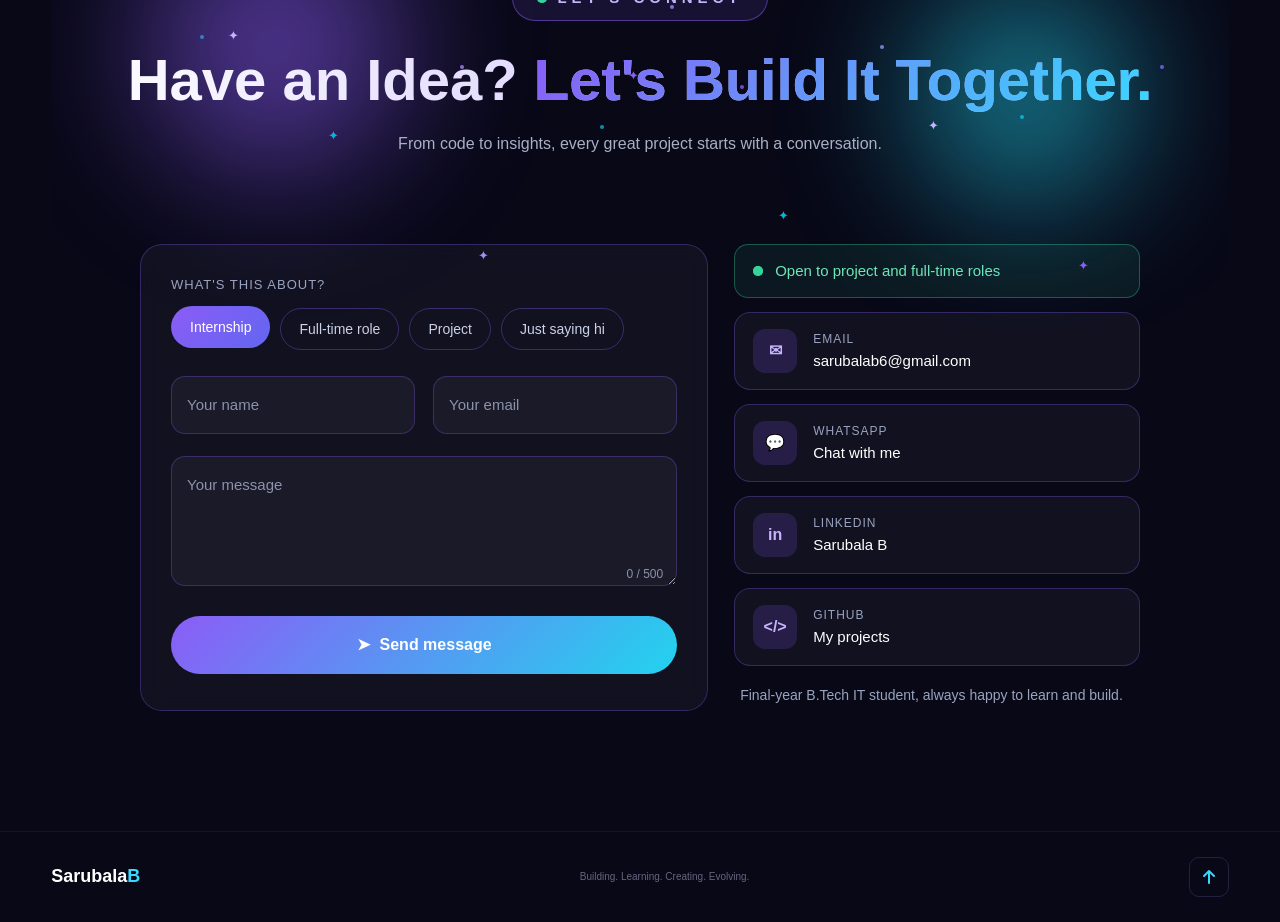
==== commit 26d6237a: "Add Homie Recipes project to portfolio" ====
--- a/index.html
+++ b/index.html
@@ -1365,11 +1365,23 @@
                     <span>JavaScript</span>
                     <span>UI/UX</span>
                 </div>
-
-                <a href="https://github.com/SarubalaB6/homie-recipes" class="project-link">
-                    Explore Project
-                    <i class="fa-solid fa-arrow-right"></i>
-                </a>
+                <a href="https://sarubalab6.github.io/homie-recipes/"
+   class="project-link"
+   target="_blank"
+   rel="noopener noreferrer">
+    Live Demo
+    <i class="fa-solid fa-arrow-right" aria-hidden="true"></i>
+</a>
+
+<a href="https://github.com/SarubalaB6/homie-recipes"
+   class="project-link"
+   target="_blank"
+   rel="noopener noreferrer">
+    View Code
+    <i class="fa-brands fa-github" aria-hidden="true"></i>
+</a>
+
+
 
             </div>
 
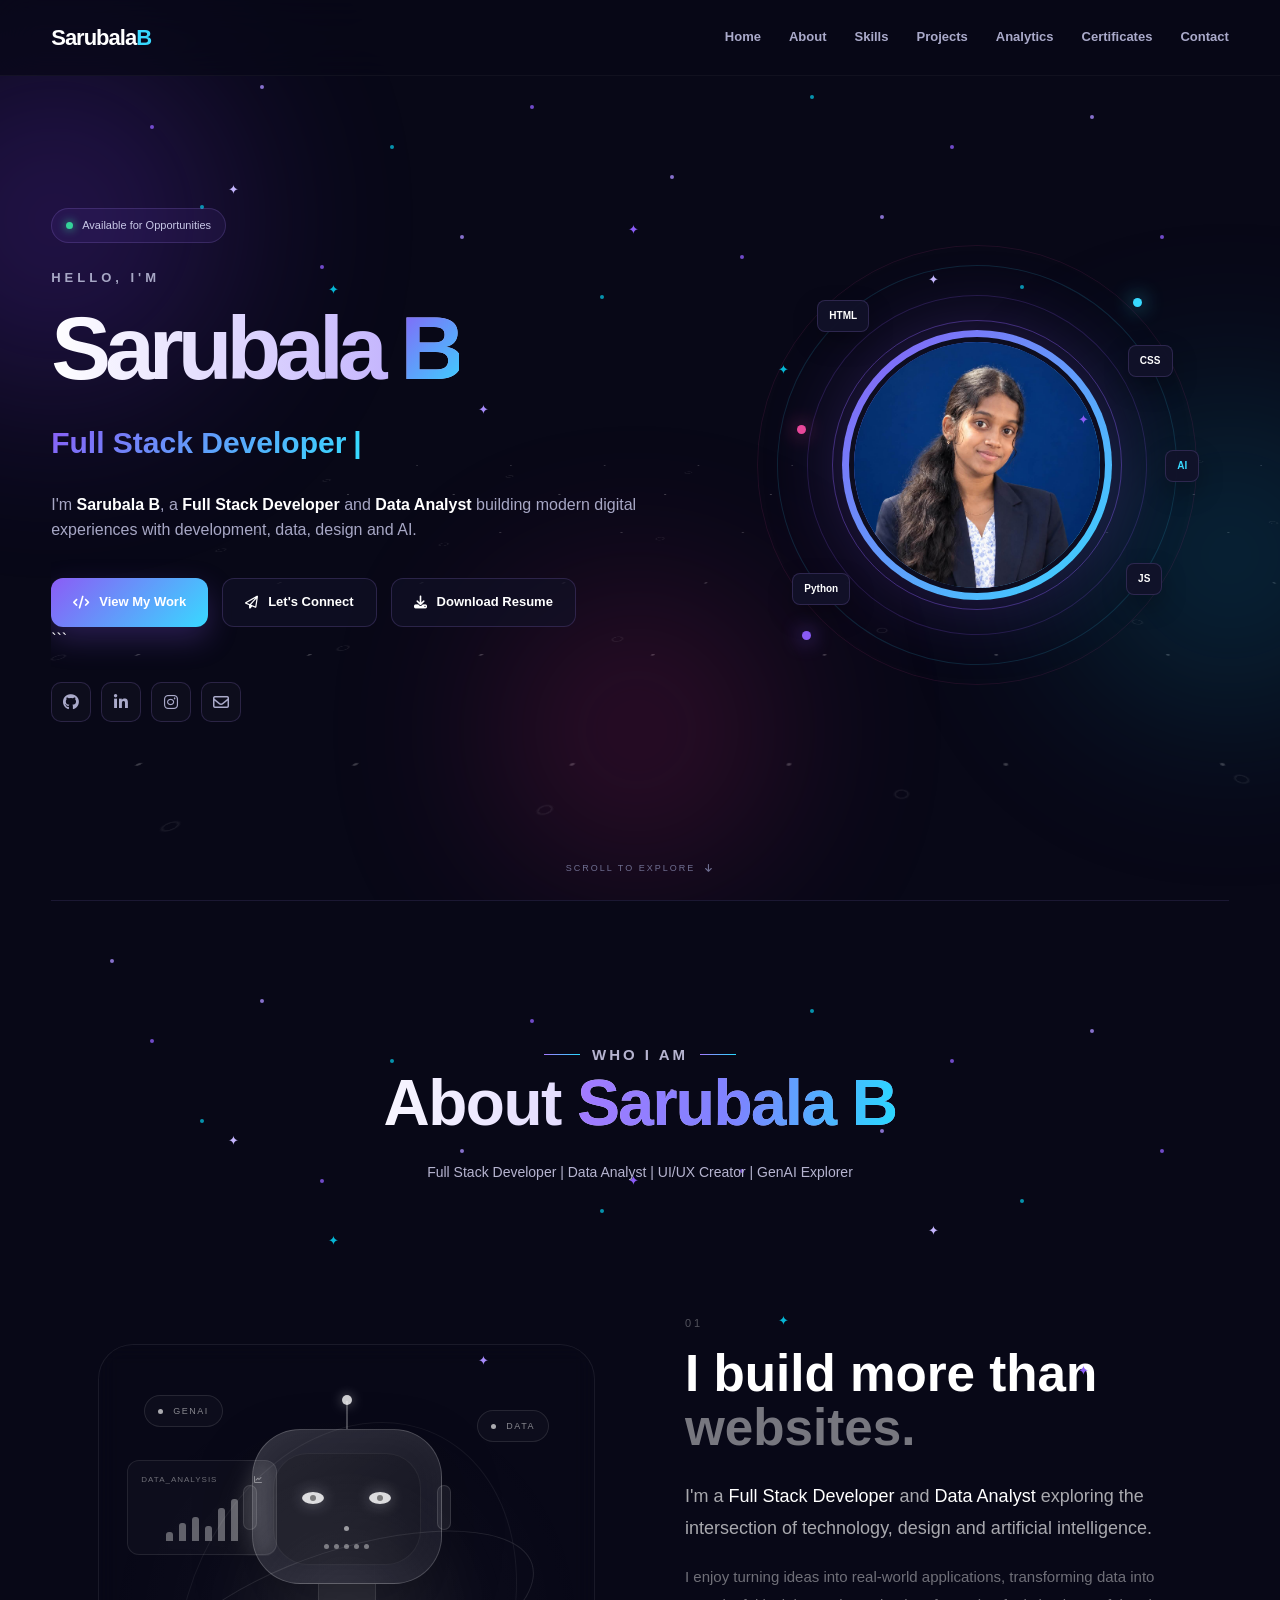
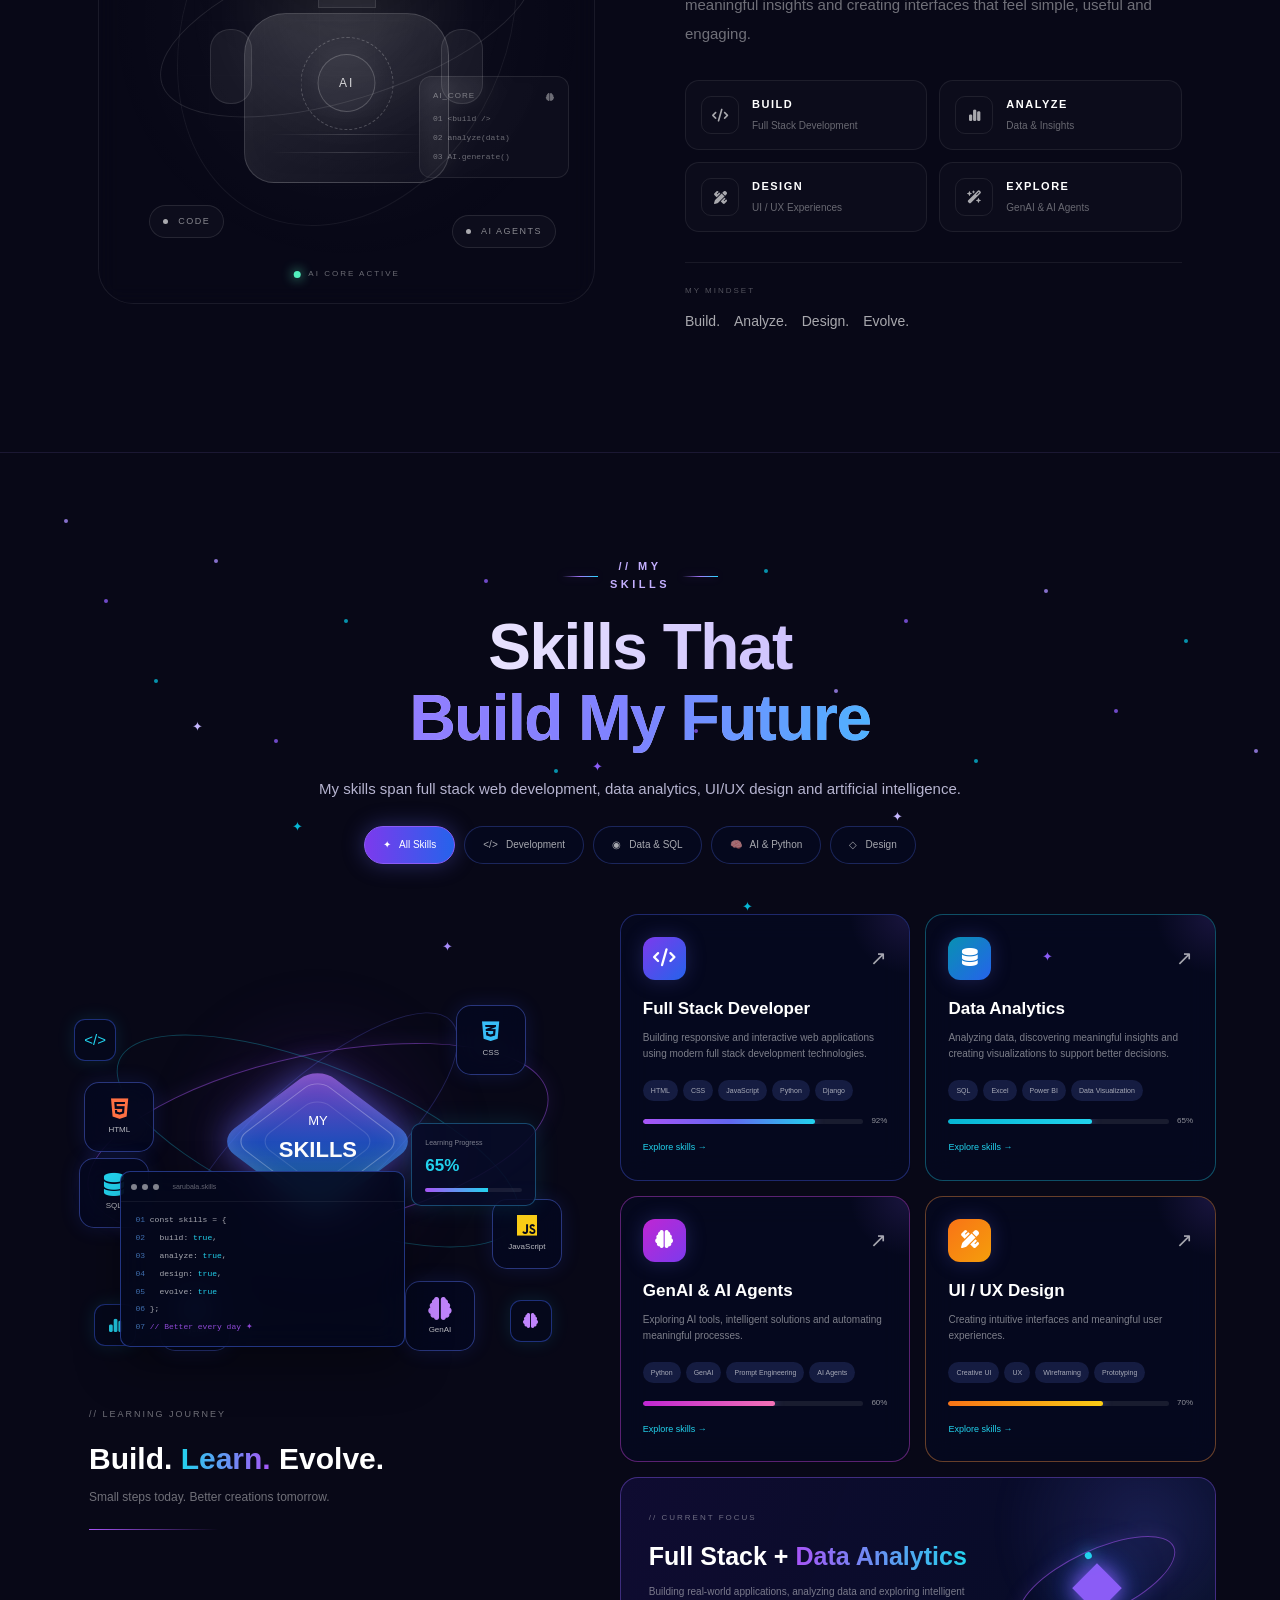
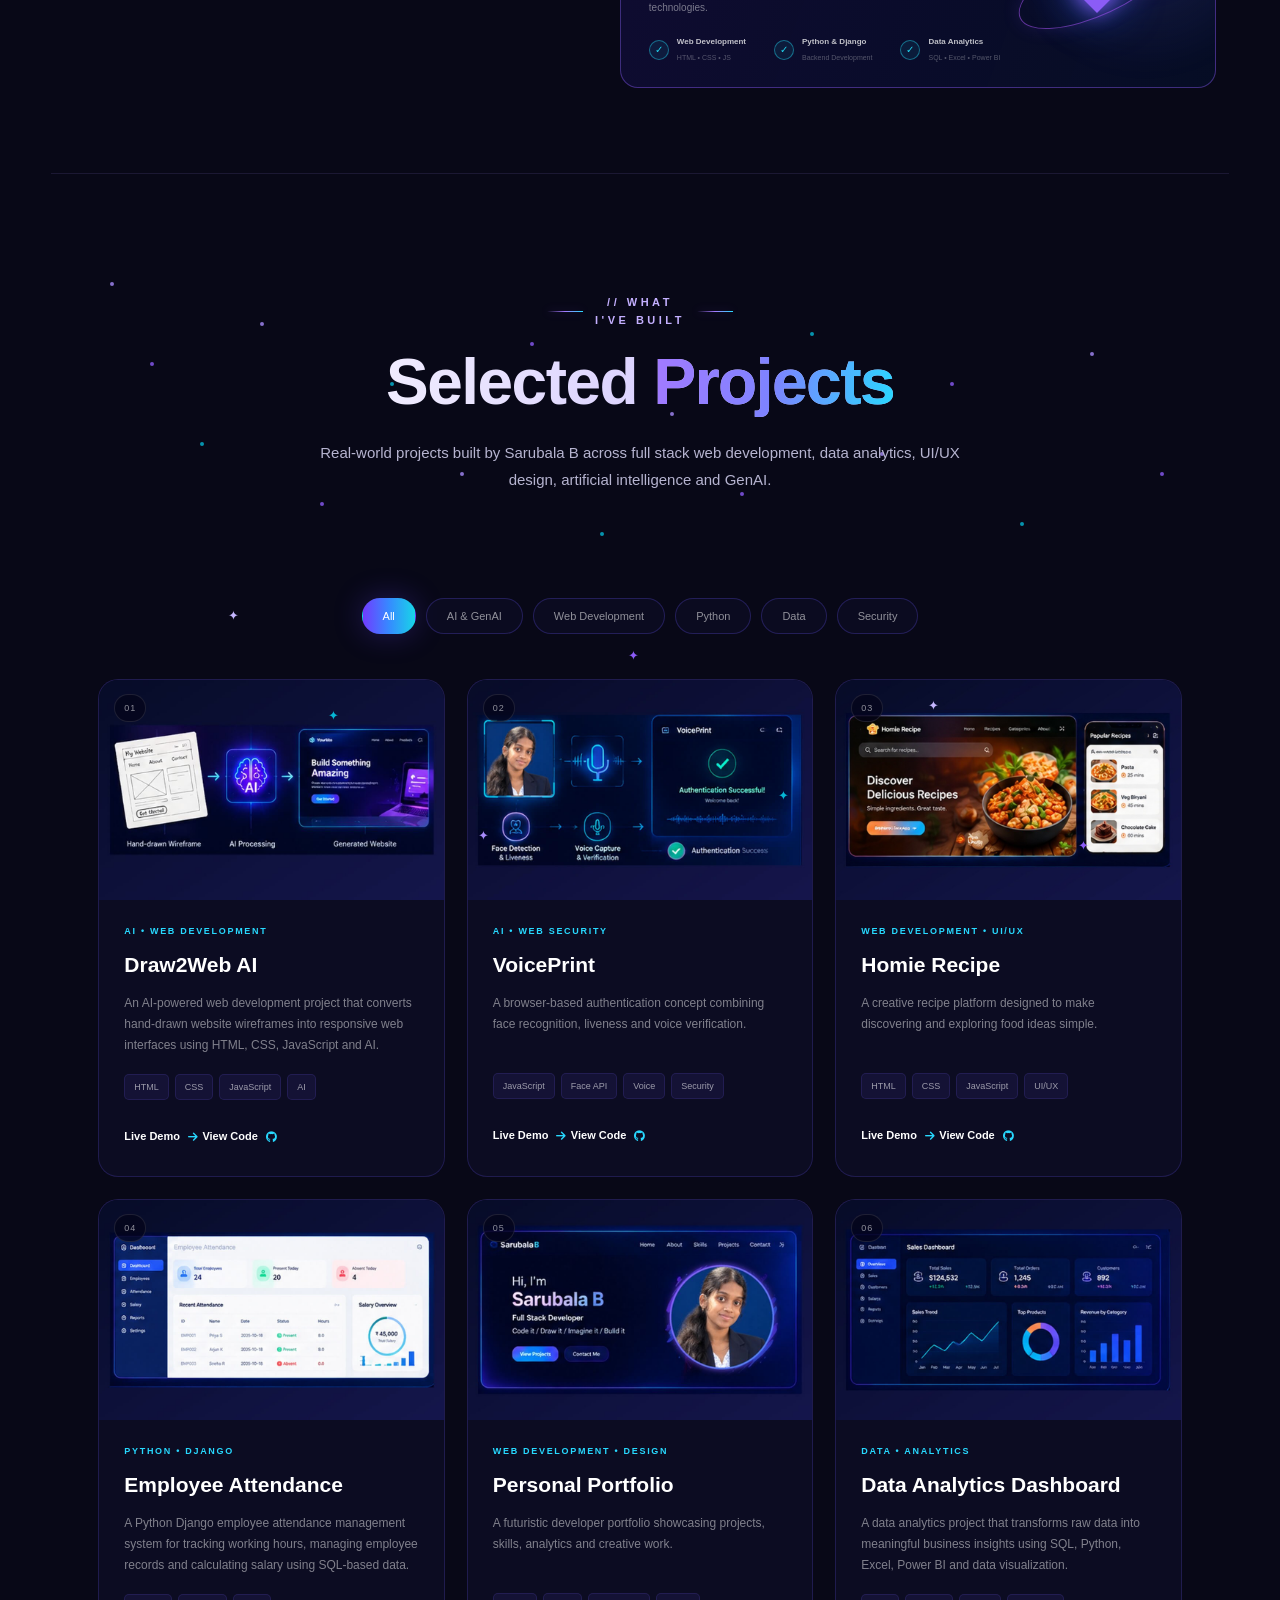
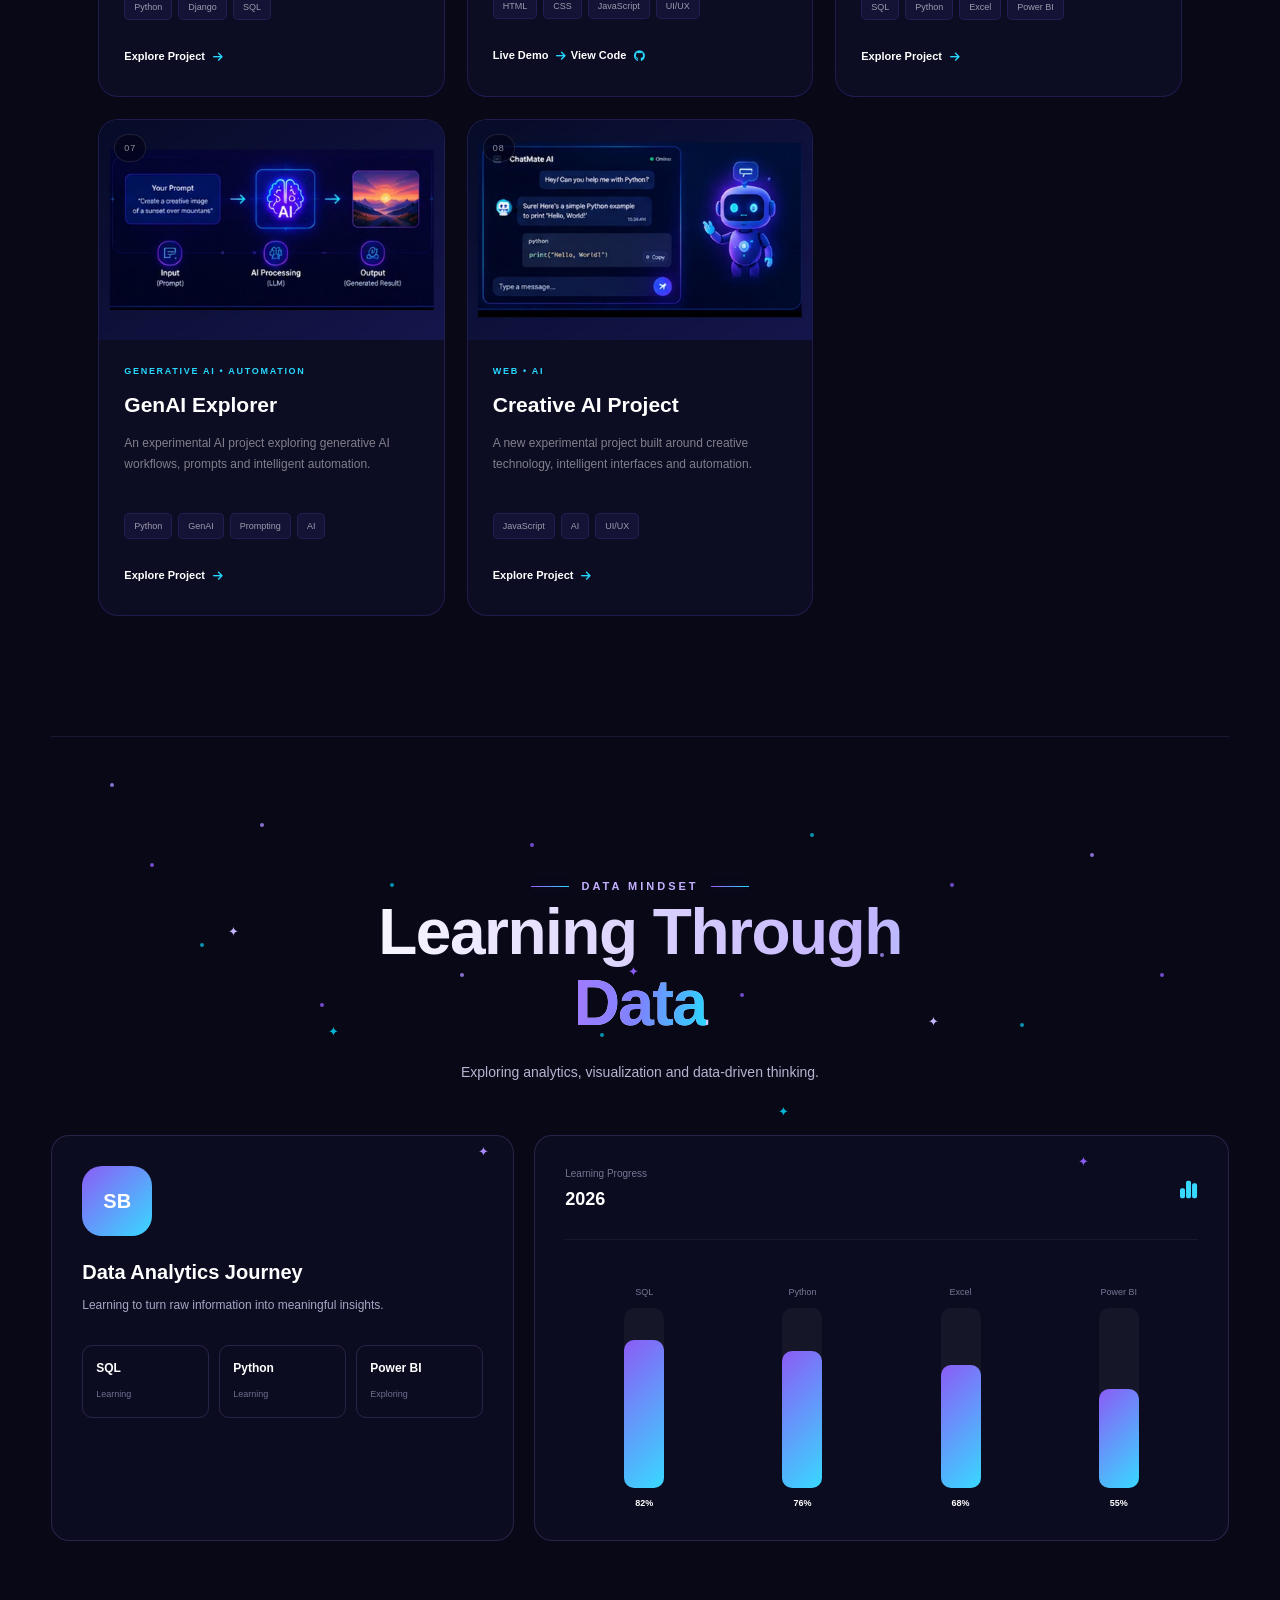
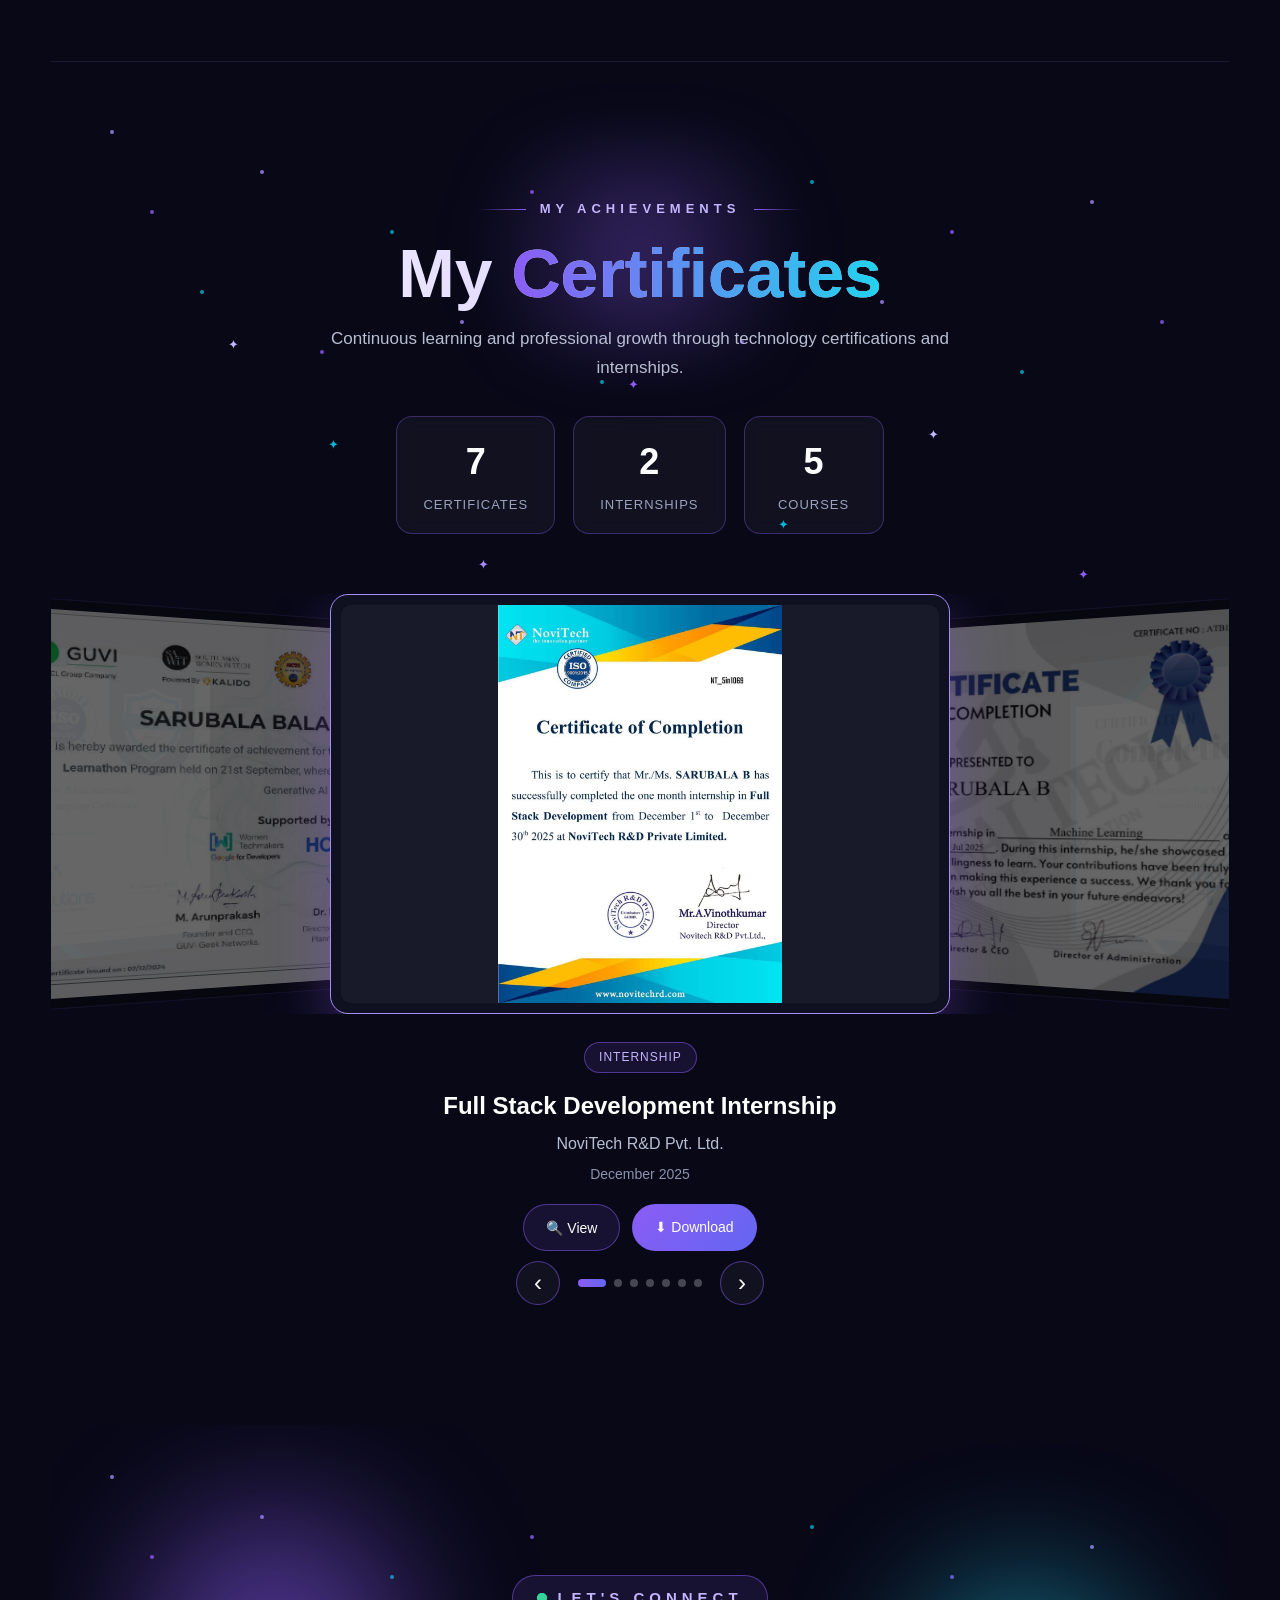
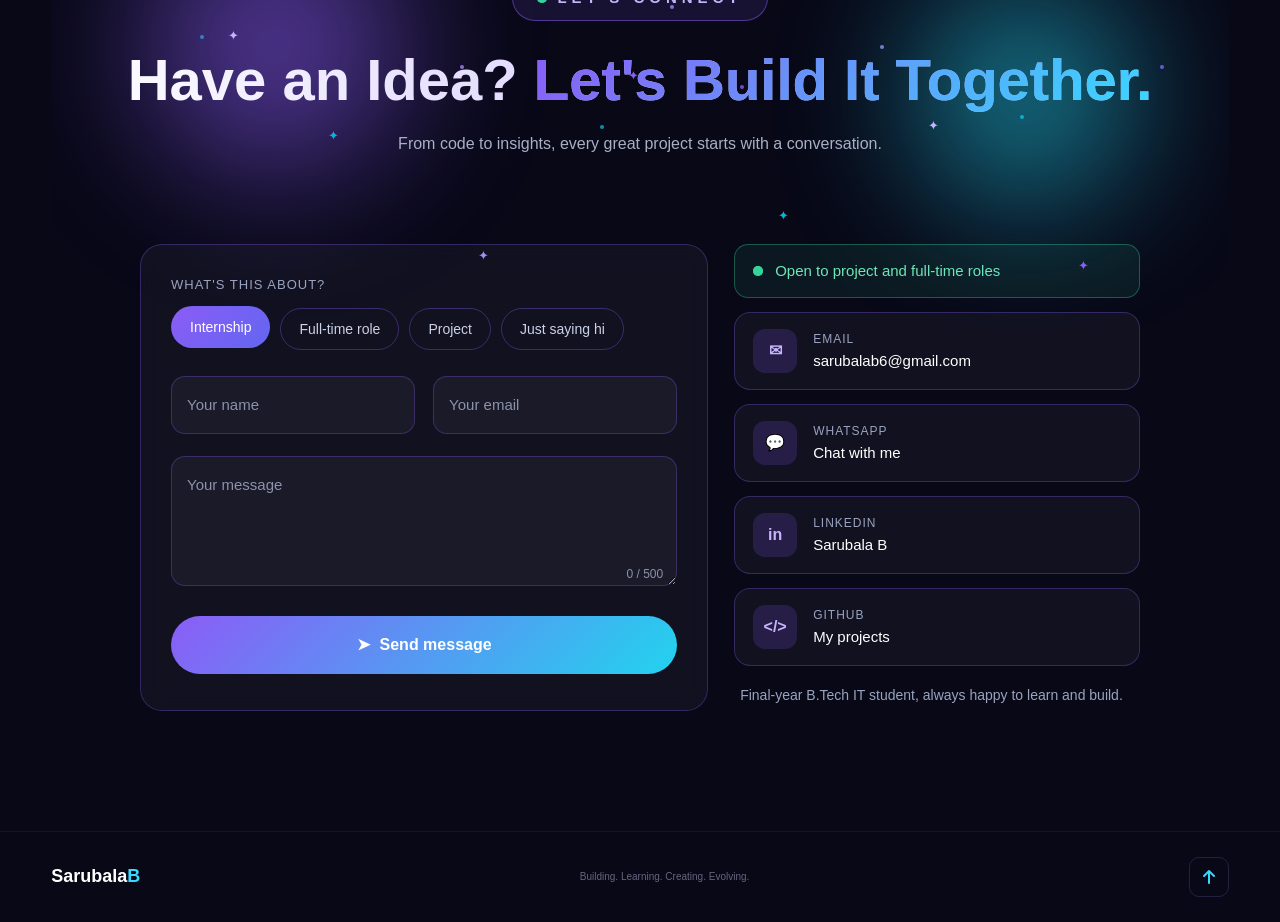
==== commit 5ae467f0: "Update portfolio links" ====
--- a/index.html
+++ b/index.html
@@ -1487,11 +1487,22 @@
                     <span>JavaScript</span>
                     <span>UI/UX</span>
                 </div>
-
-                <a href="https://github.com/SarubalaB6/sarubala-portfolio" class="project-link">
-                    Explore Project
-                    <i class="fa-solid fa-arrow-right"></i>
-                </a>
+                <a href="https://sarubalab6.github.io/sarubala-portfolio/"
+   class="project-link"
+   target="_blank"
+   rel="noopener noreferrer">
+    Live Demo
+    <i class="fa-solid fa-arrow-right" aria-hidden="true"></i>
+</a>
+
+<a href="https://github.com/SarubalaB6/sarubala-portfolio"
+   class="project-link"
+   target="_blank"
+   rel="noopener noreferrer">
+    View Code
+    <i class="fa-brands fa-github" aria-hidden="true"></i>
+</a>
+
 
             </div>
 
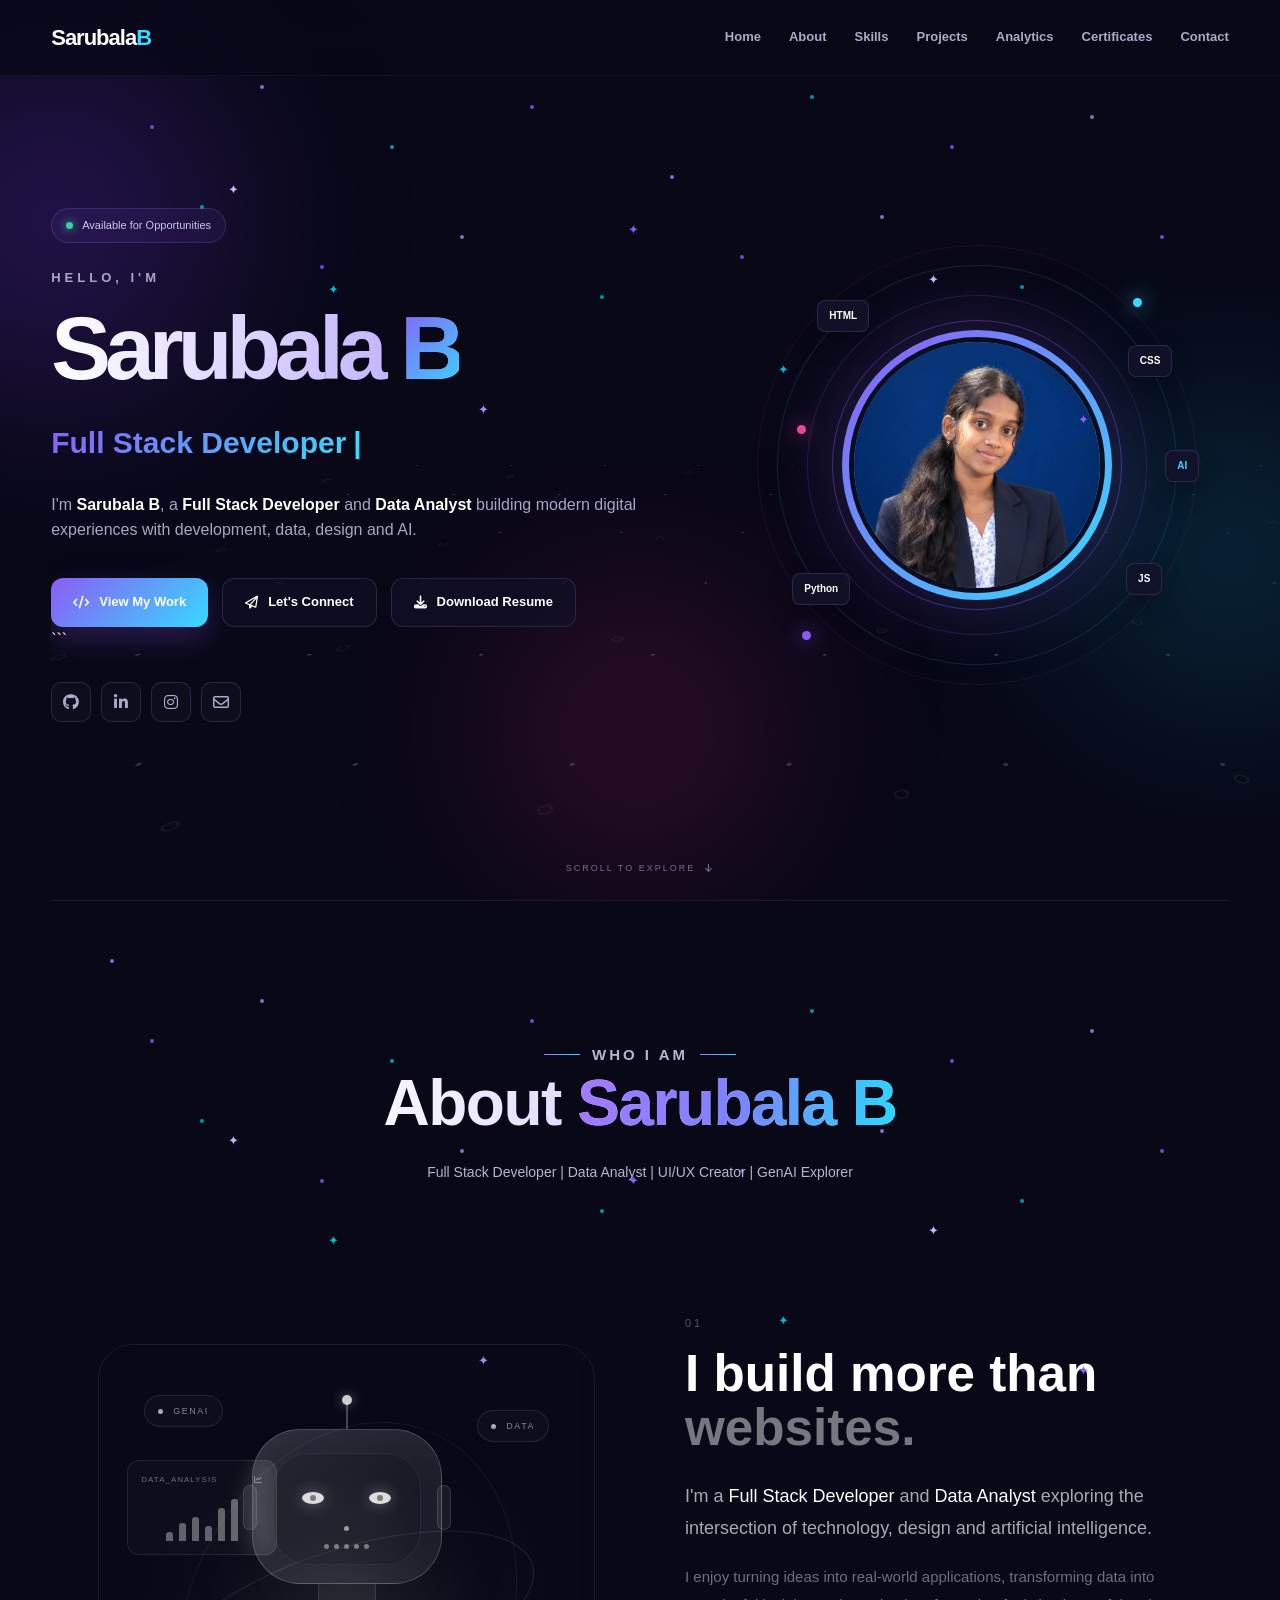
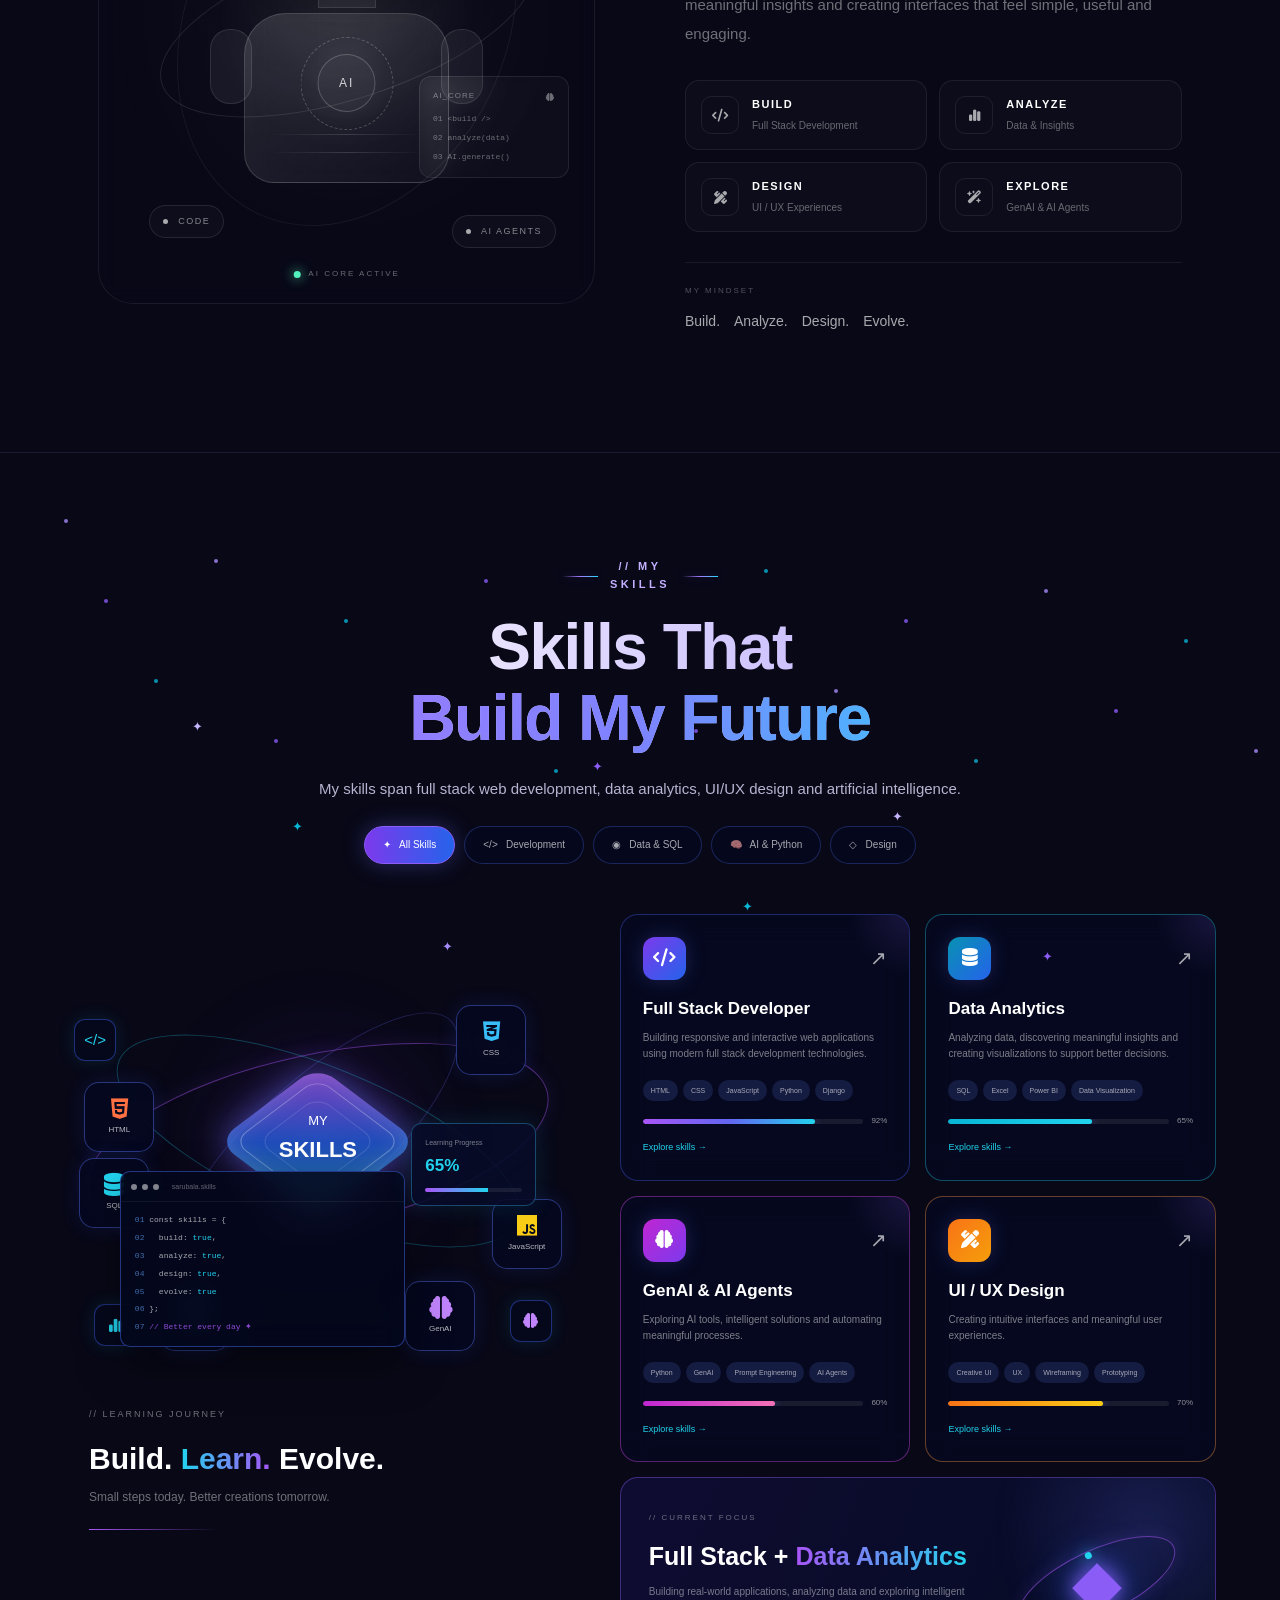
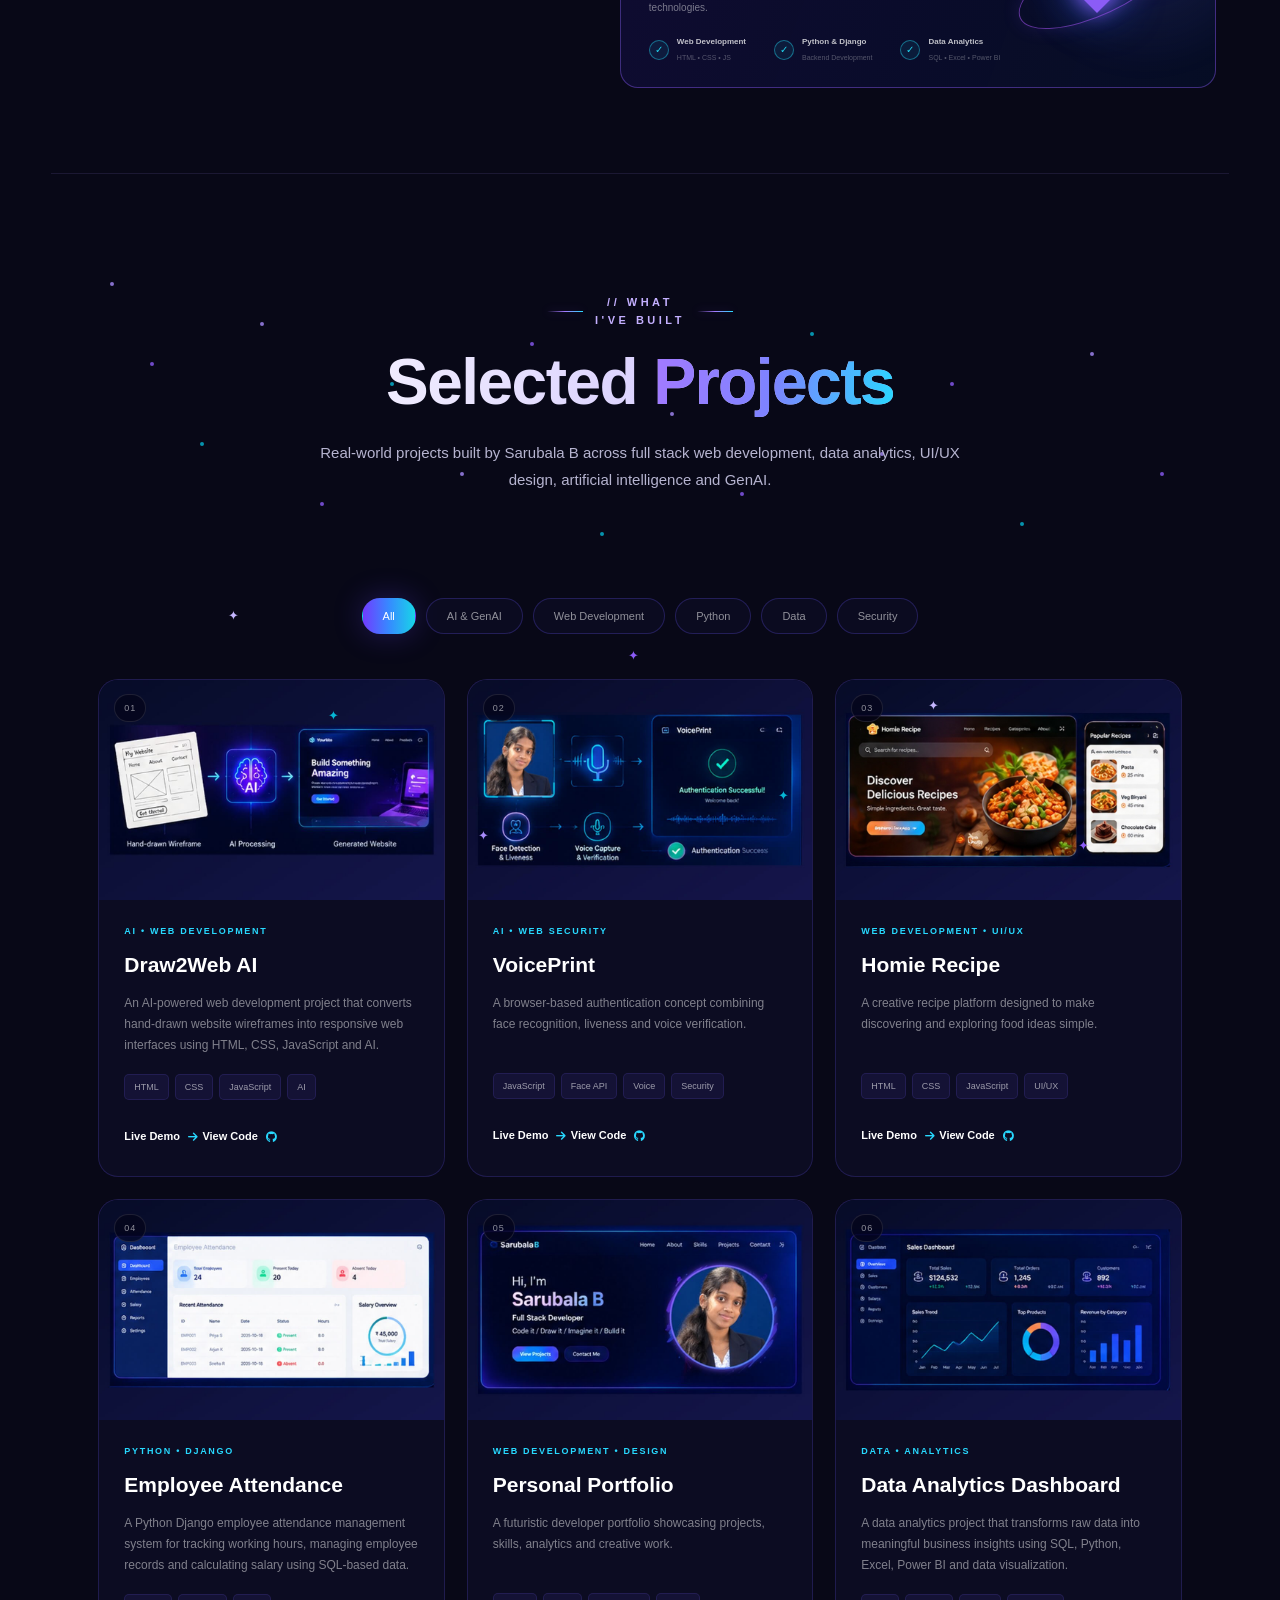
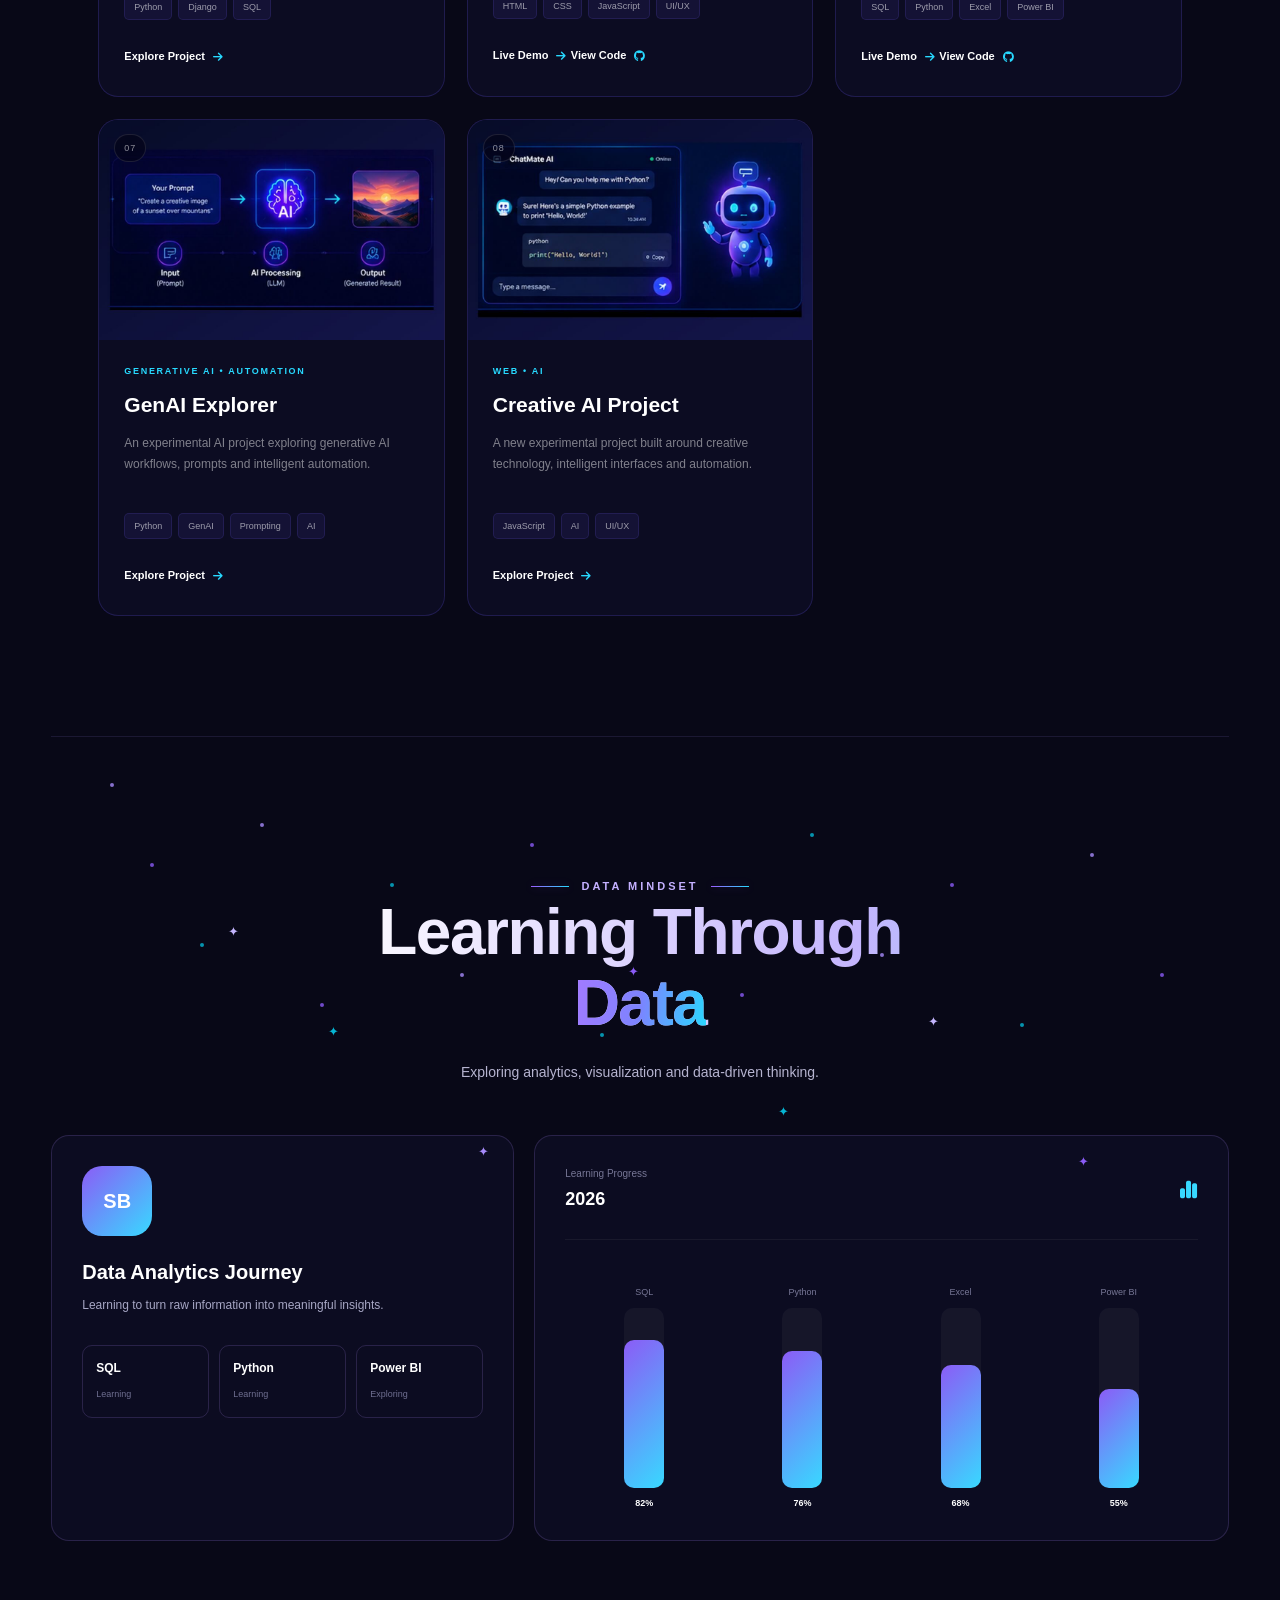
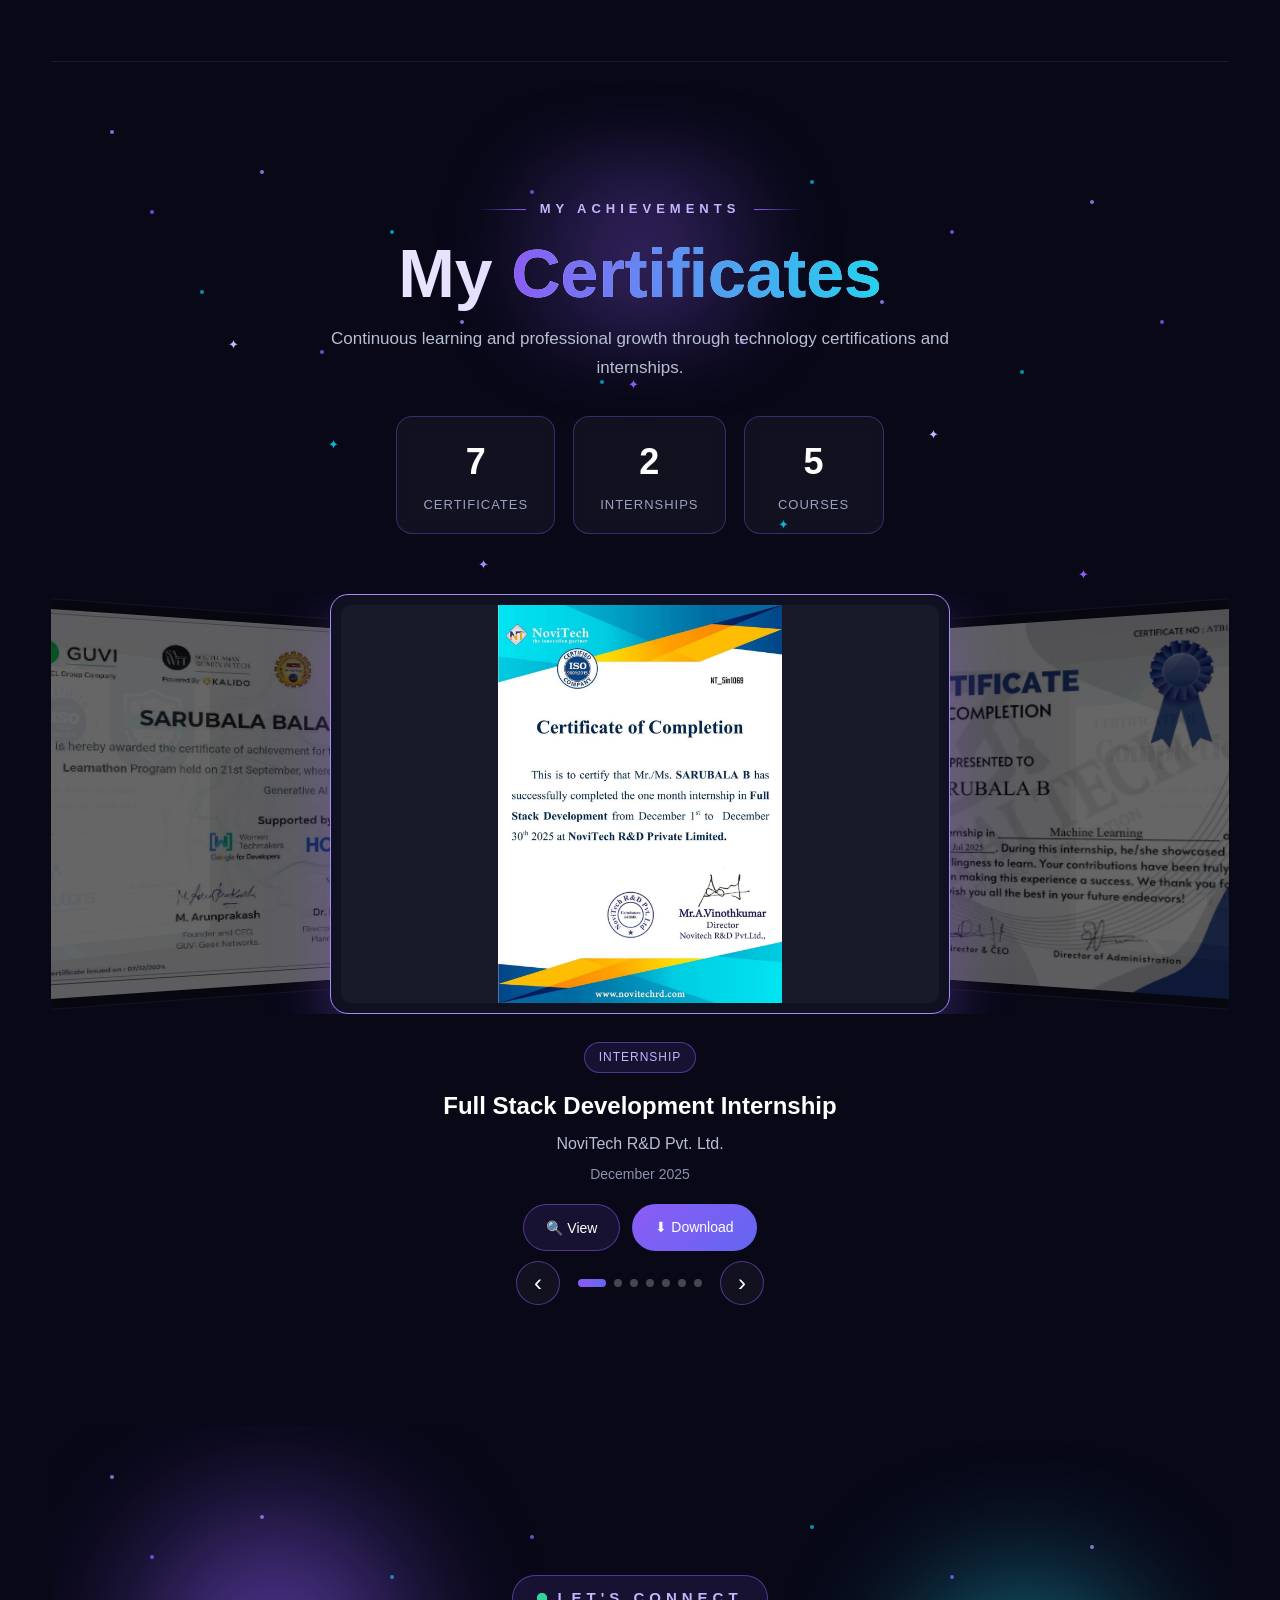
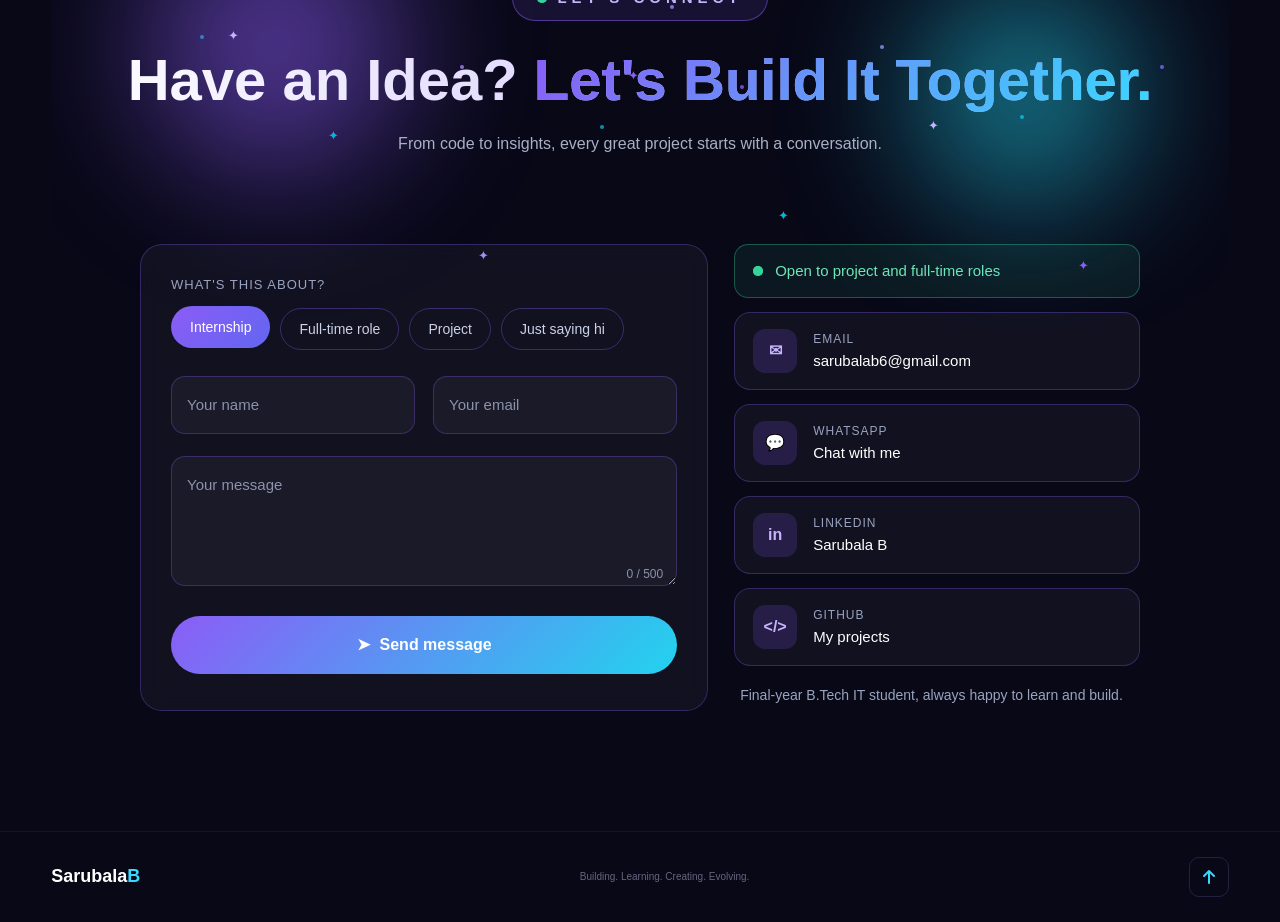
==== commit 497009e2: "Add favicon" ====
--- a/index.html
+++ b/index.html
@@ -3,6 +3,11 @@
 <head>
     <meta charset="UTF-8">
     <meta name="viewport" content="width=device-width, initial-scale=1.0">
+    <link rel="icon" type="image/png" href="/favicon-96x96.png" sizes="96x96" />
+<link rel="icon" type="image/svg+xml" href="/favicon.svg" />
+<link rel="shortcut icon" href="/favicon.ico" />
+<link rel="apple-touch-icon" sizes="180x180" href="/apple-touch-icon.png" />
+<link rel="manifest" href="/site.webmanifest" />
 
     <title>Sarubala B | Full Stack Developer & Data Analyst</title>
 
@@ -1555,12 +1560,23 @@
                     <span>Excel</span>
                     <span>Power BI</span>
                 </div>
-
-                <a href="#" class="project-link">
-                    Explore Project
-                    <i class="fa-solid fa-arrow-right"></i>
-                </a>
-
+                <a href="https://sarubala-zomato-dashboard.streamlit.app"
+   class="project-link"
+   target="_blank"
+   rel="noopener noreferrer">
+    Live Demo
+    <i class="fa-solid fa-arrow-right" aria-hidden="true"></i>
+</a>
+
+<a href="https://github.com/SarubalaB6/zomato-bangalore-dashboard"
+   class="project-link"
+   target="_blank"
+   rel="noopener noreferrer">
+    View Code
+    <i class="fa-brands fa-github" aria-hidden="true"></i>
+</a>
+
+              
             </div>
 
         </article>
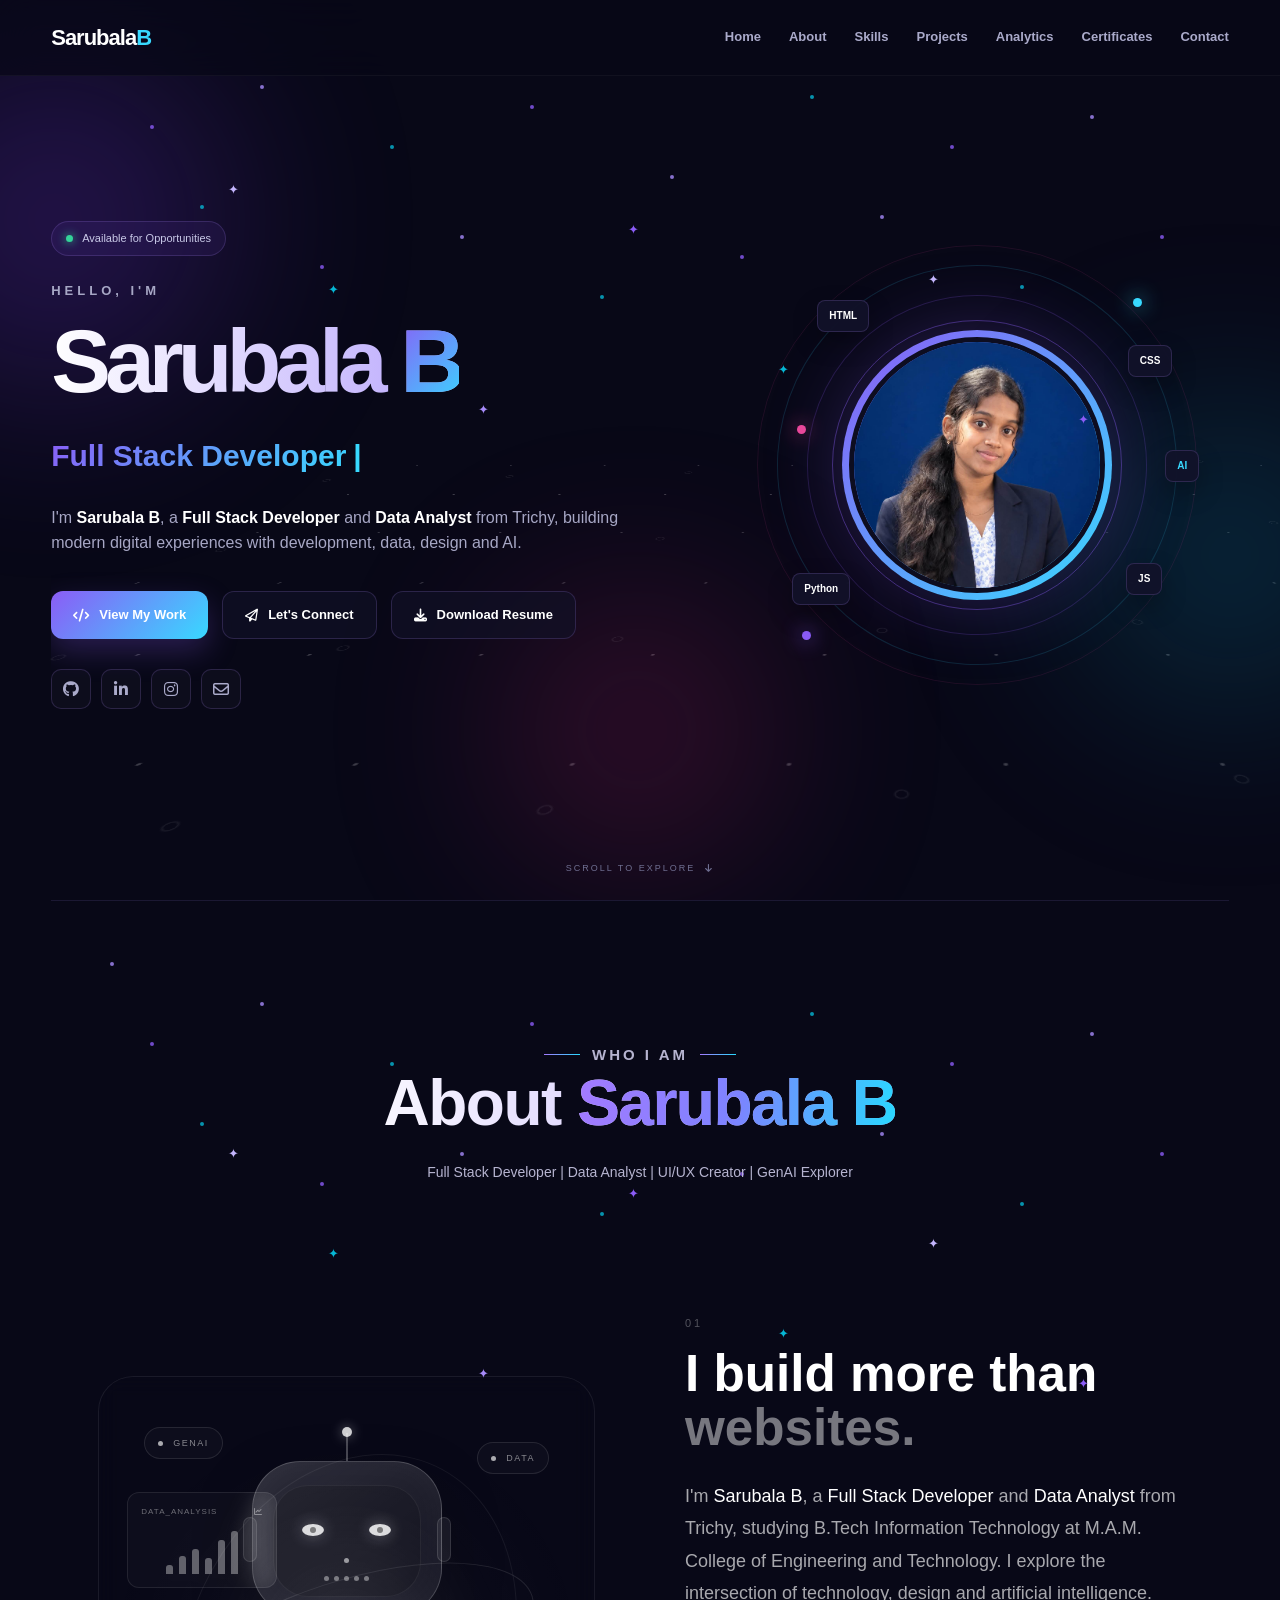
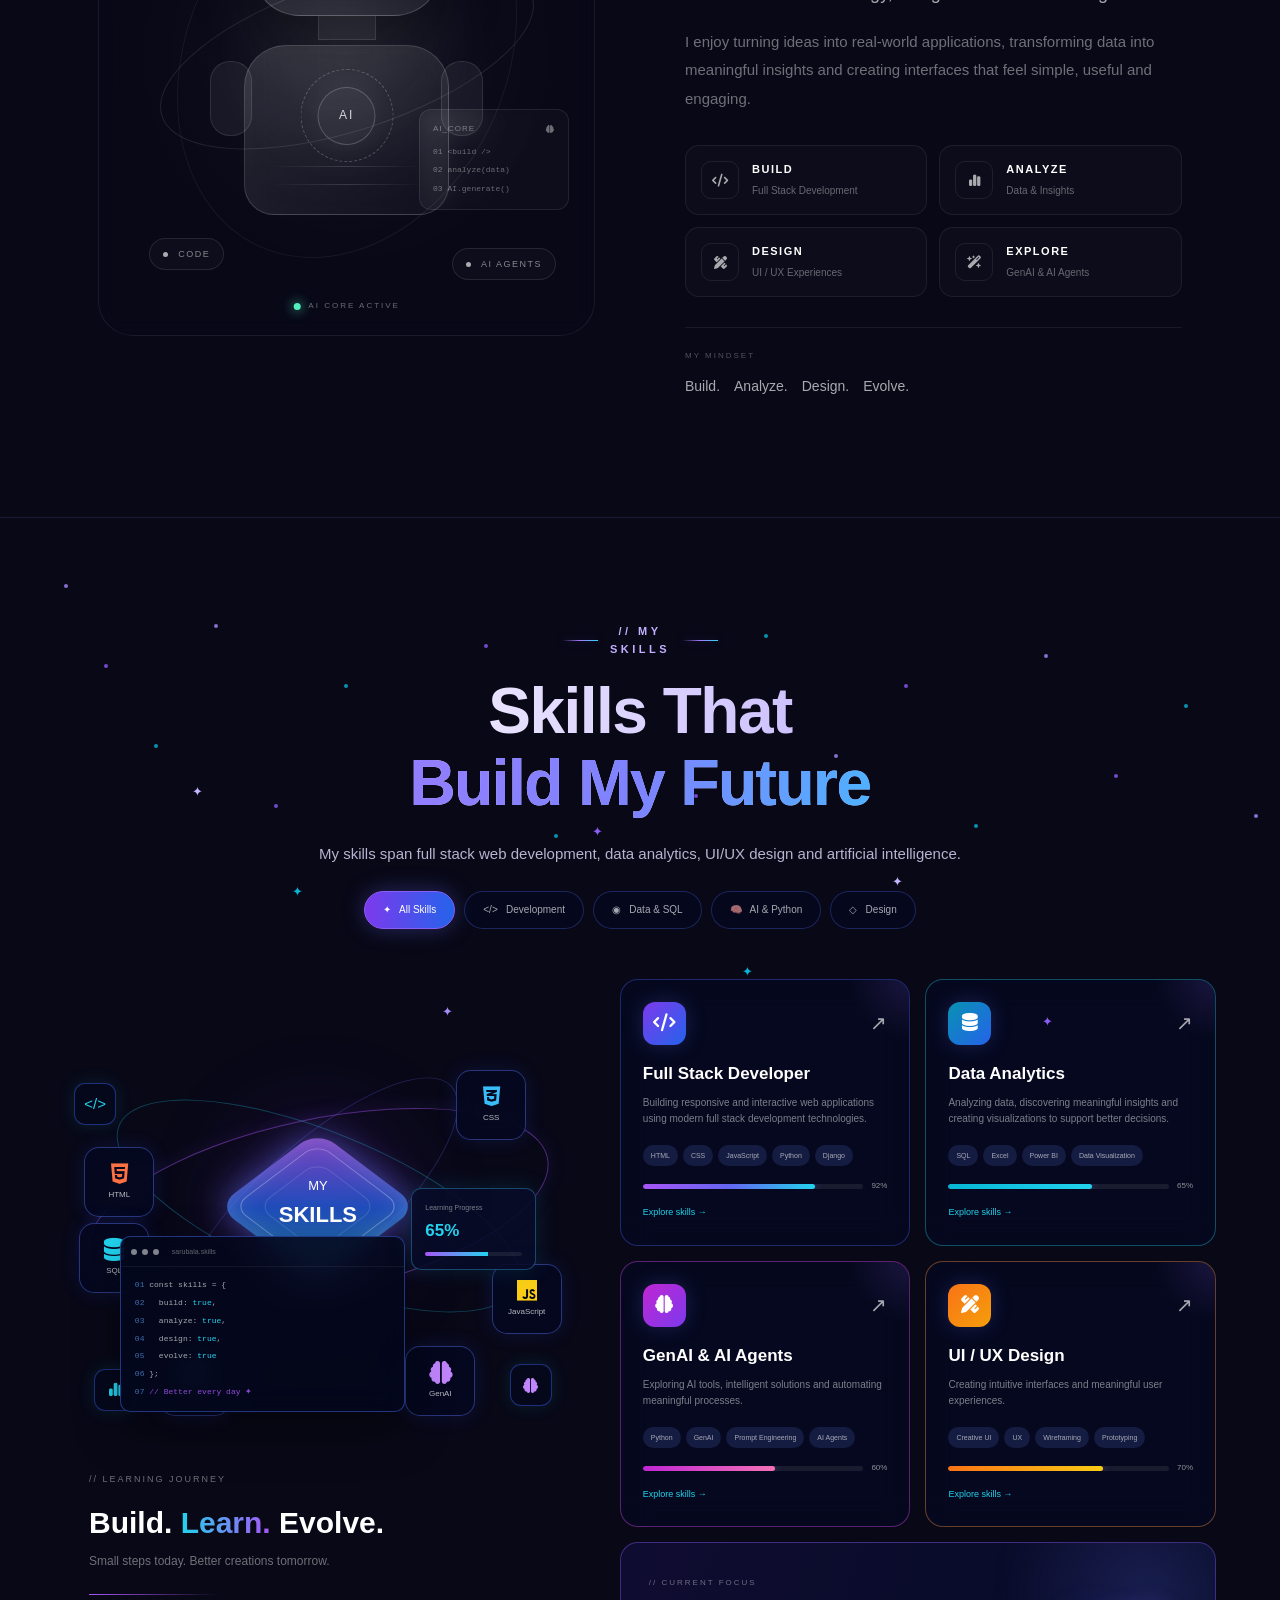
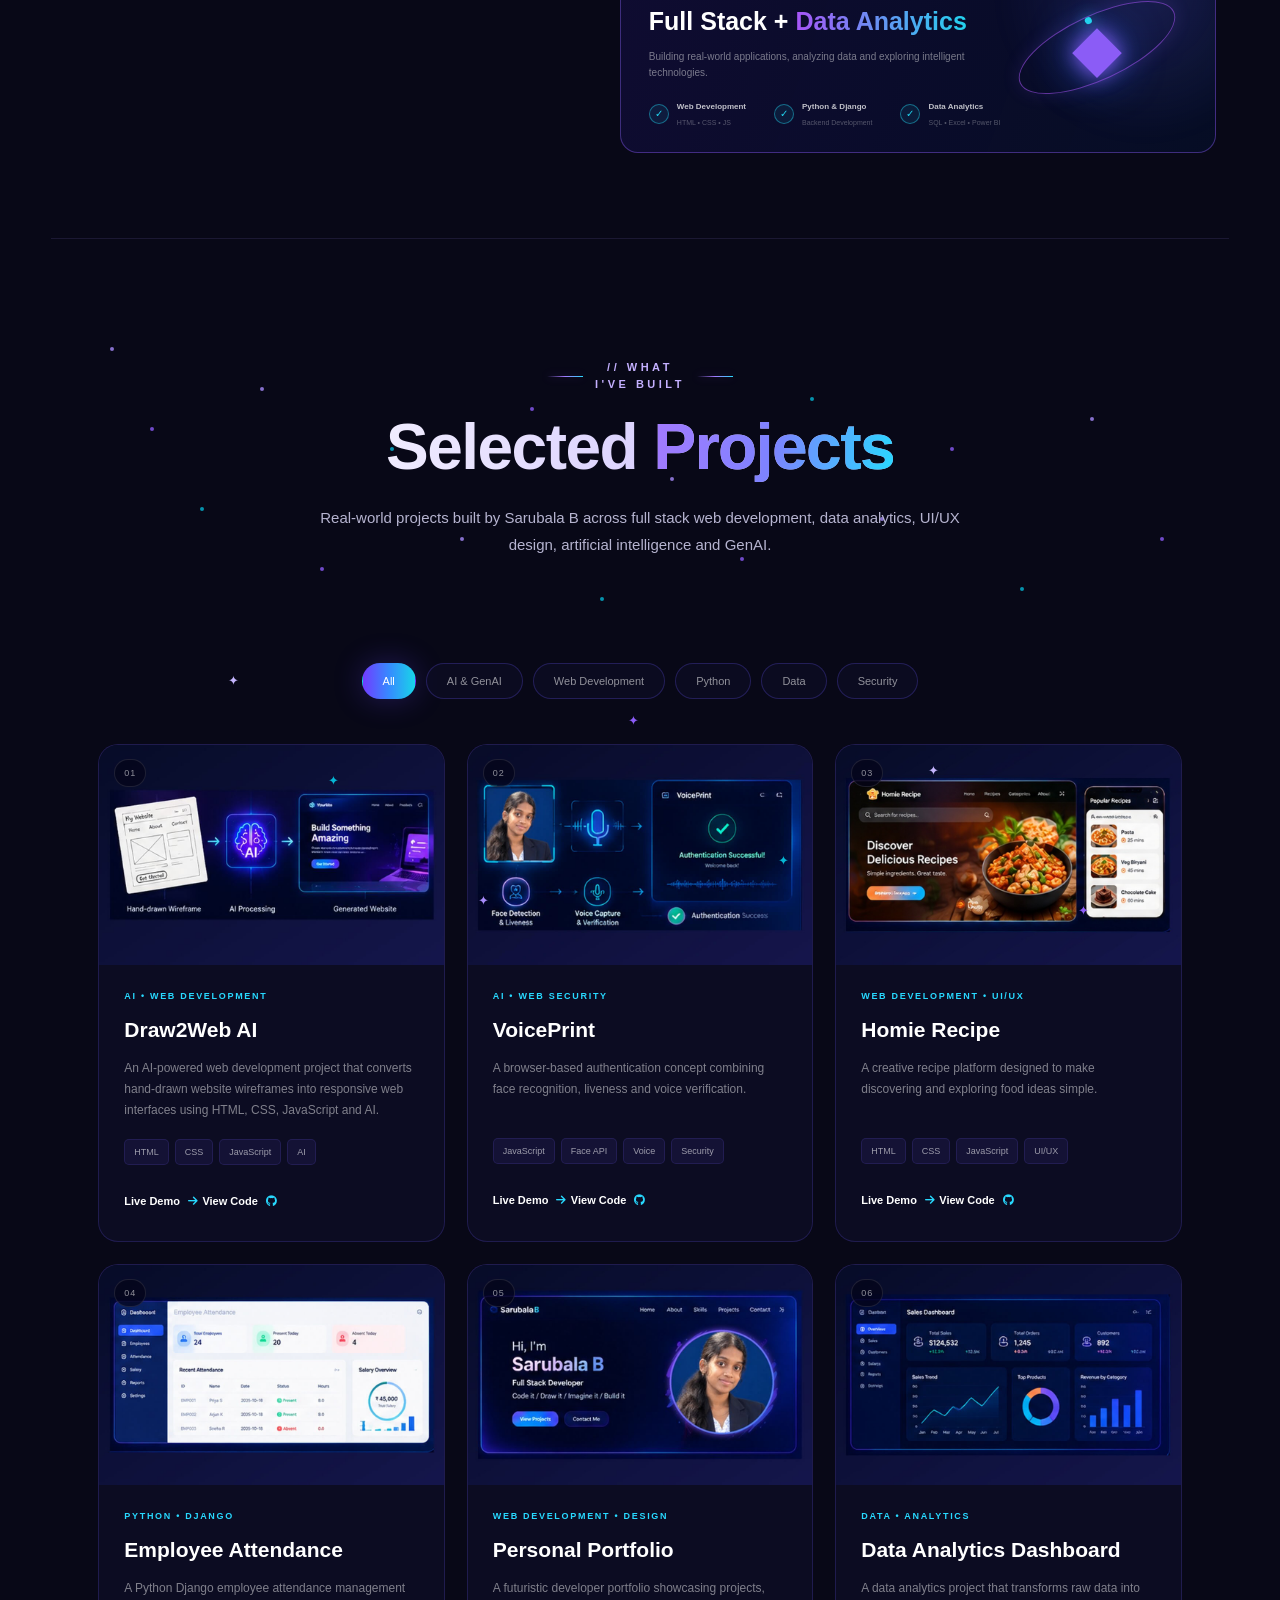
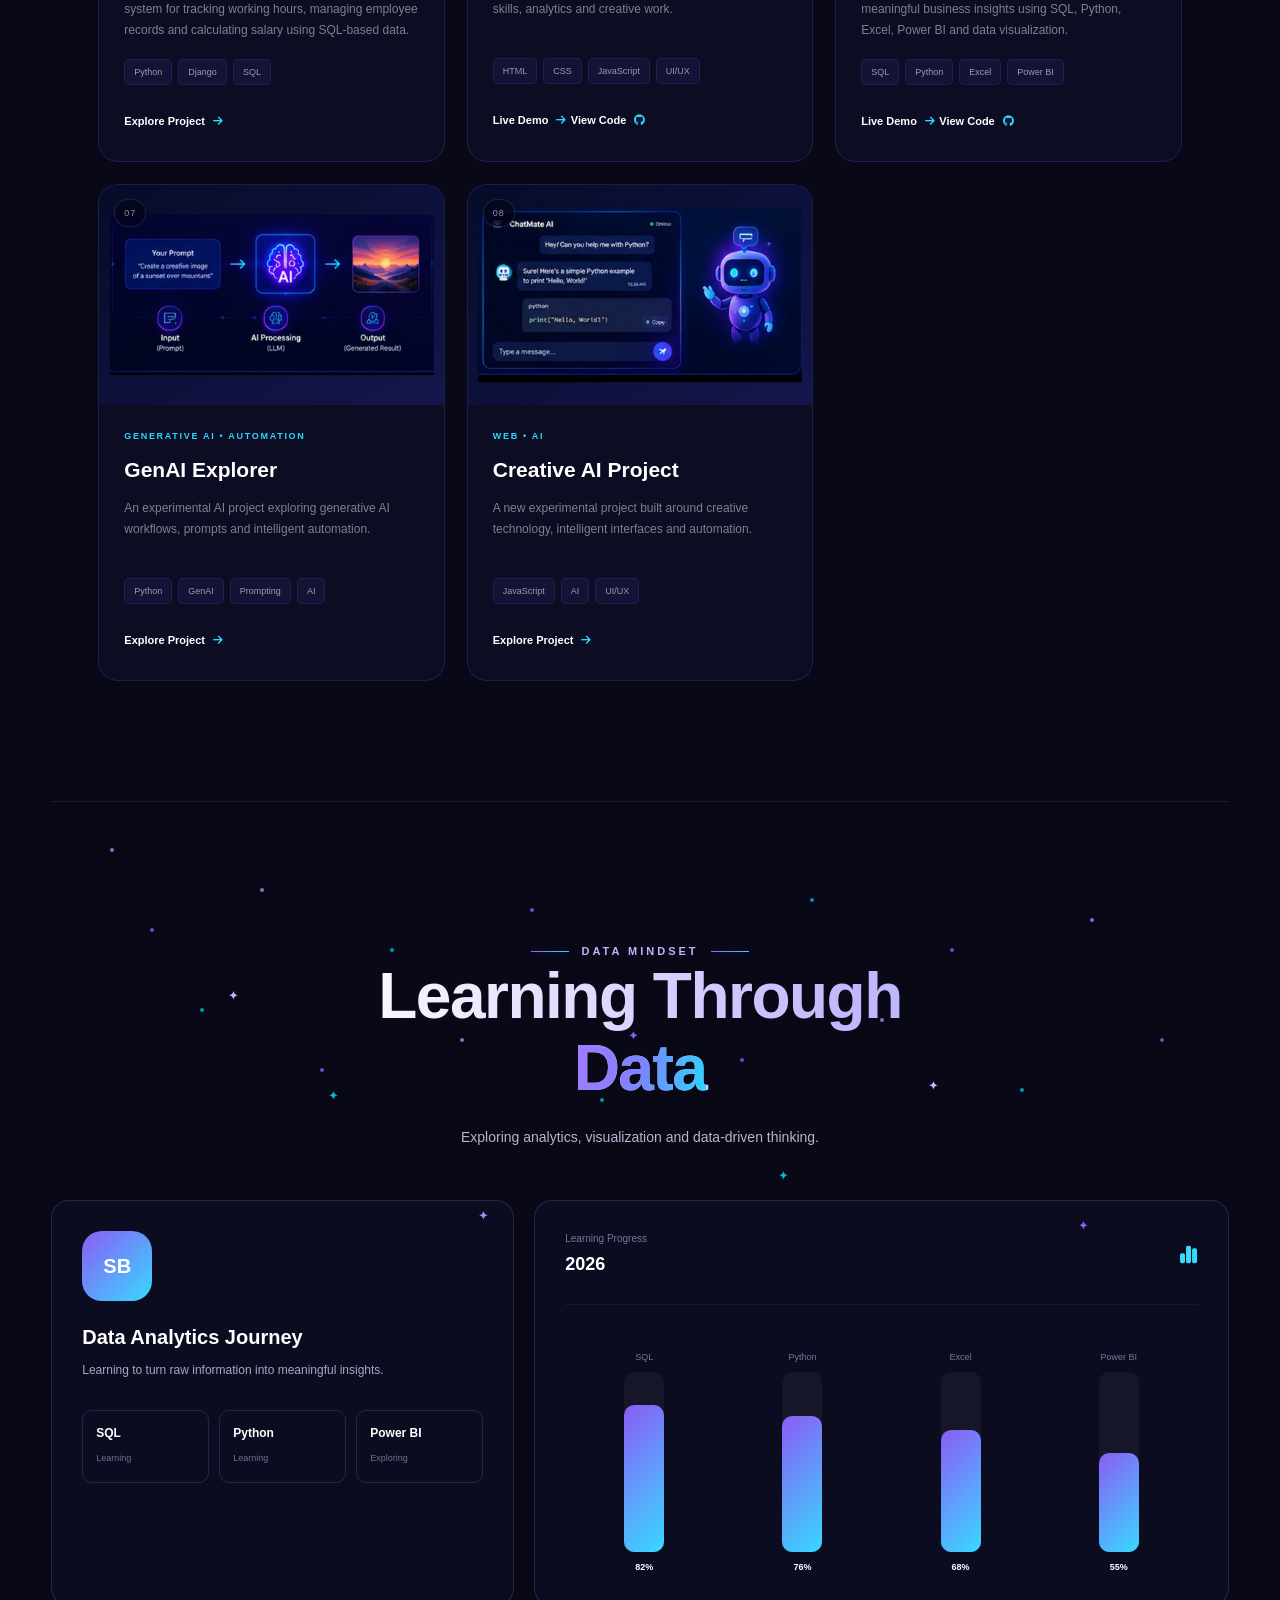
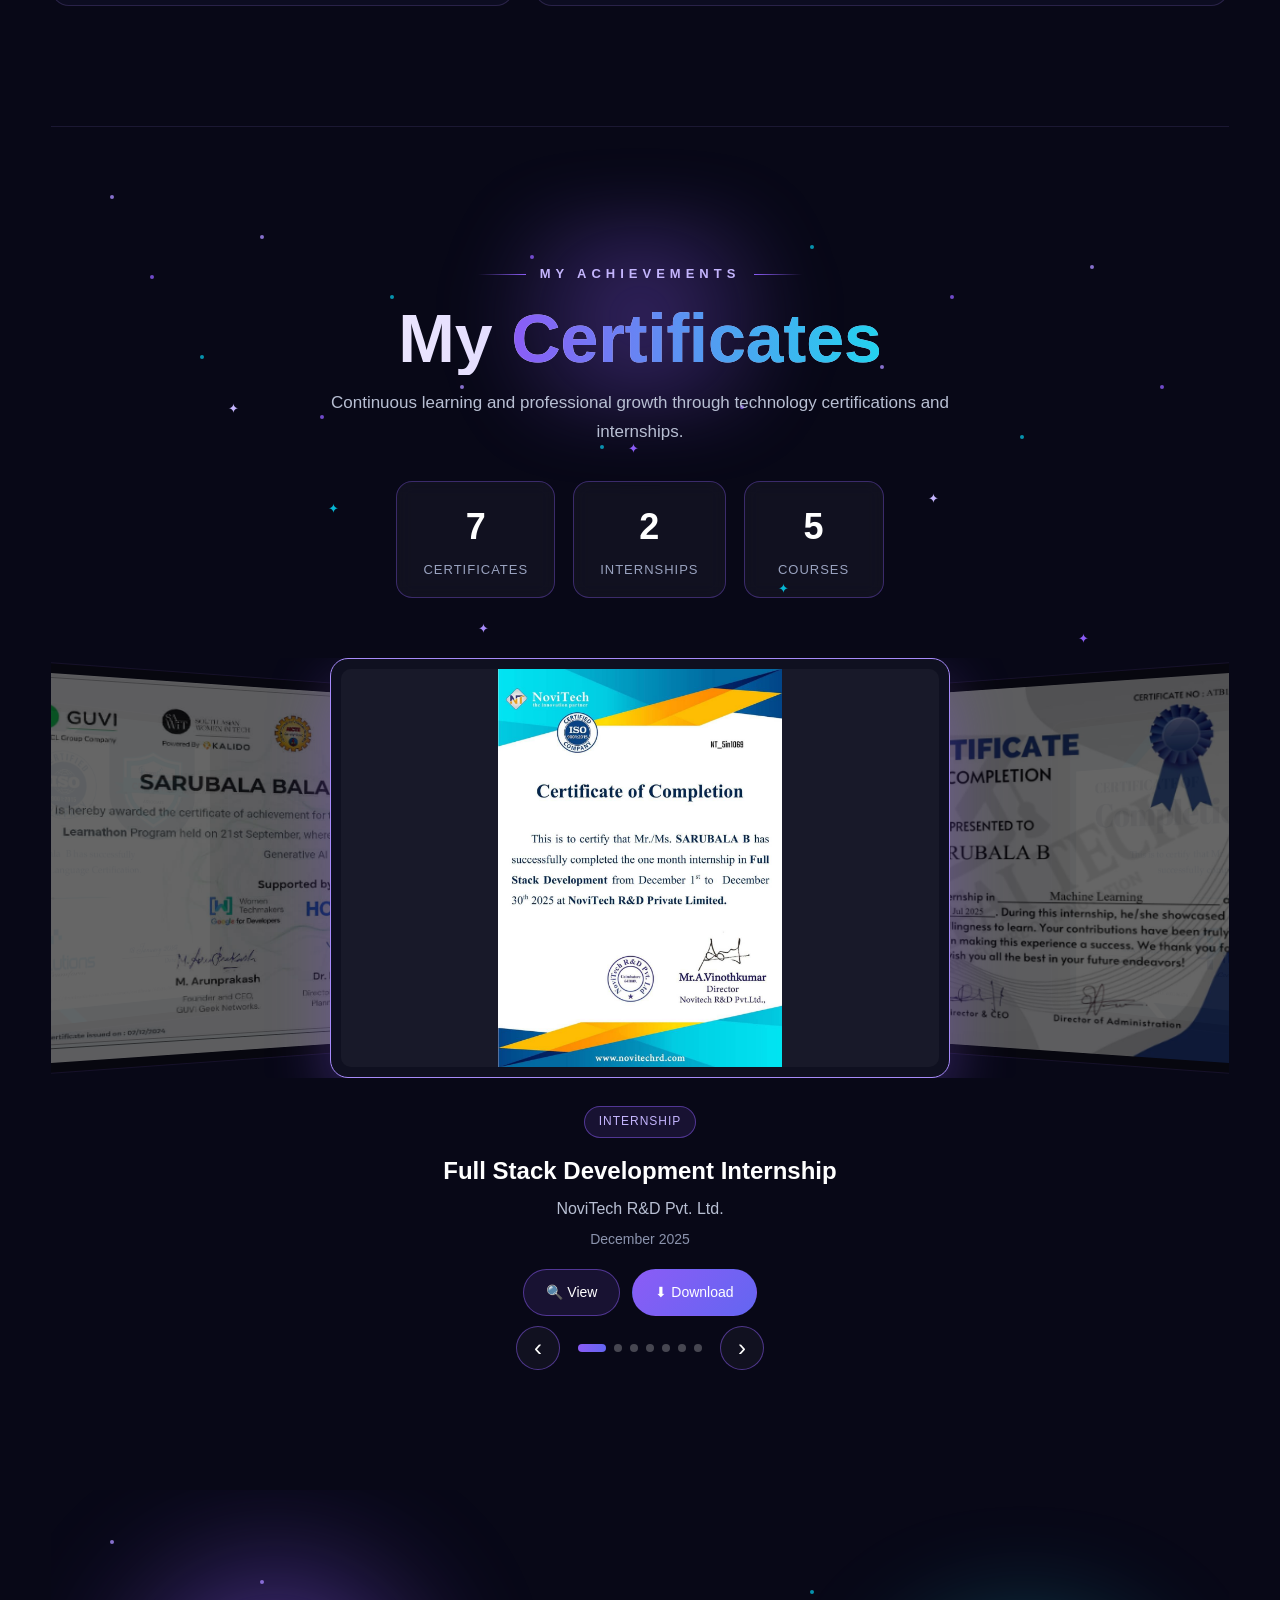
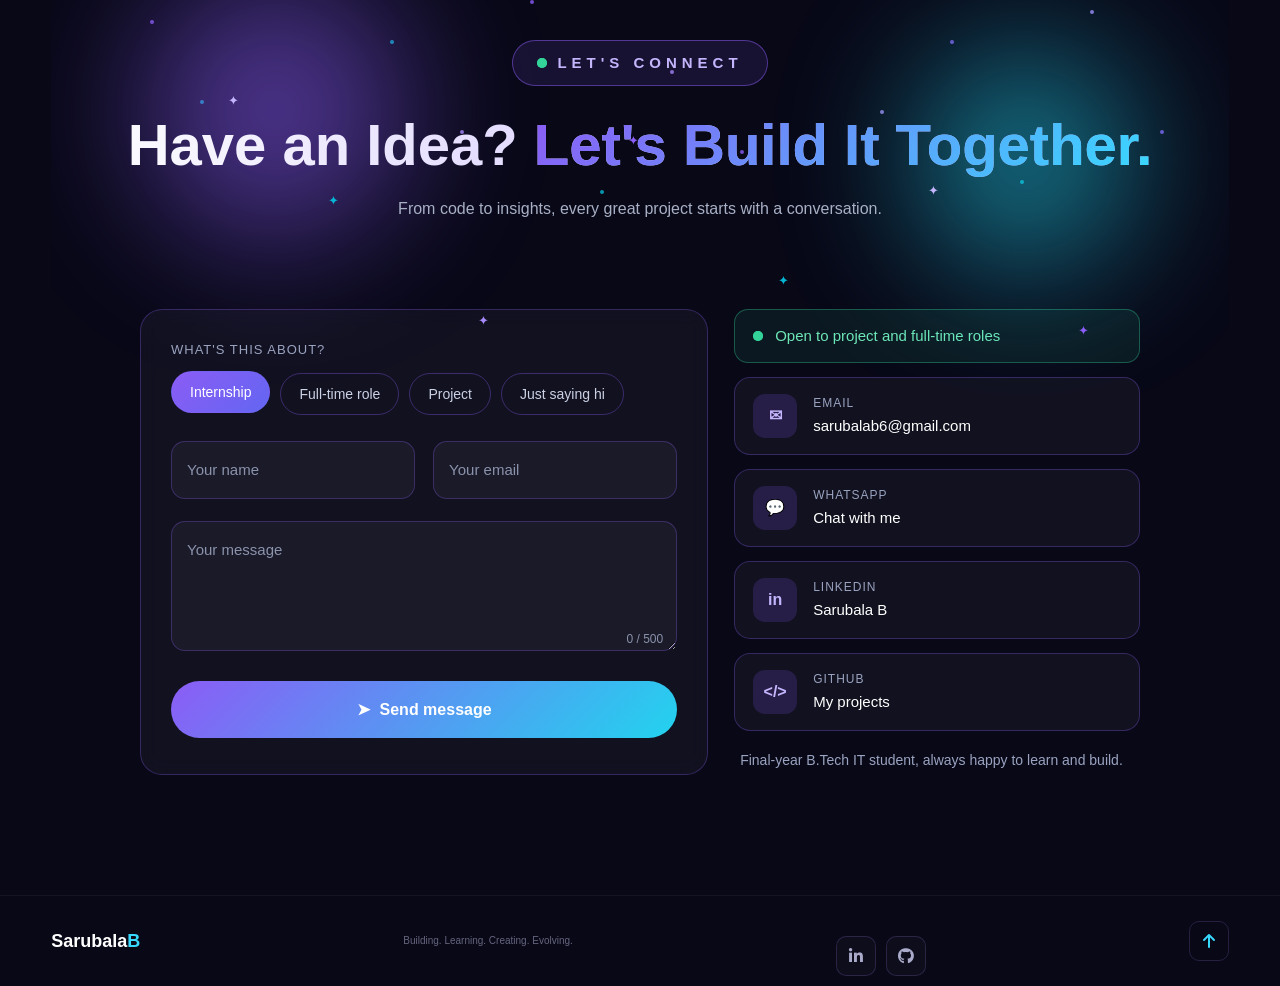
==== commit 73492582: "Update portfolio SEO and fix links" ====
--- a/index.html
+++ b/index.html
@@ -3,32 +3,57 @@
 <head>
     <meta charset="UTF-8">
     <meta name="viewport" content="width=device-width, initial-scale=1.0">
+
+    <!-- FAVICON -->
     <link rel="icon" type="image/png" href="/favicon-96x96.png" sizes="96x96" />
-<link rel="icon" type="image/svg+xml" href="/favicon.svg" />
-<link rel="shortcut icon" href="/favicon.ico" />
-<link rel="apple-touch-icon" sizes="180x180" href="/apple-touch-icon.png" />
-<link rel="manifest" href="/site.webmanifest" />
-
-    <title>Sarubala B | Full Stack Developer & Data Analyst</title>
+    <link rel="icon" type="image/svg+xml" href="/favicon.svg" />
+    <link rel="shortcut icon" href="/favicon.ico" />
+    <link rel="apple-touch-icon" sizes="180x180" href="/apple-touch-icon.png" />
+    <link rel="manifest" href="/site.webmanifest" />
+
+    <!-- SEO -->
+    <title>Sarubala B | Full Stack Developer & Data Analyst | Trichy</title>
 
     <meta
         name="description"
-        content="Sarubala B - Full Stack Developer, Data Analyst, UI/UX Creator and GenAI Explorer."
+        content="Sarubala B, final-year B.Tech IT student at M.A.M. College of Engineering and Technology, Trichy. Full Stack Developer and Data Analyst skilled in Python, Django, SQL and Power BI."
     >
 
+    <link rel="canonical" href="https://sarubala-portfolio.vercel.app/">
+
+    <!-- Open Graph (link sharing) -->
+    <meta property="og:type" content="website">
+    <meta property="og:title" content="Sarubala B | Full Stack Developer & Data Analyst | Trichy">
+    <meta property="og:description" content="Full Stack Developer and Data Analyst from Trichy. Projects in Python, Django, SQL, Power BI and GenAI.">
+    <meta property="og:url" content="https://sarubala-portfolio.vercel.app/">
+    <meta property="og:image" content="https://sarubala-portfolio.vercel.app/images/sarubala-b.jpg">
+
+    <!-- Person schema -->
+    <script type="application/ld+json">
+    {
+        "@context": "https://schema.org",
+        "@type": "Person",
+        "name": "Sarubala B",
+        "jobTitle": "Full Stack Developer & Data Analyst",
+        "alumniOf": "M.A.M. College of Engineering and Technology",
+        "url": "https://sarubala-portfolio.vercel.app/",
+        "image": "https://sarubala-portfolio.vercel.app/images/sarubala-b.jpg",
+        "sameAs": [
+            "https://www.linkedin.com/in/sarubalab",
+            "https://github.com/SarubalaB6"
+        ]
+    }
+    </script>
+
     <link rel="stylesheet" href="style.css">
-    
 
     <link
         rel="stylesheet"
         href="https://cdnjs.cloudflare.com/ajax/libs/font-awesome/6.5.2/css/all.min.css"
     >
-   
-  
 </head>
 
 <body>
-    
 
 <!-- =====================================================
      LOADER
@@ -130,16 +155,15 @@
             </p>
 
             <h1 class="hero-title">
-                Sarubala 
+                Sarubala
                 <span class="gradient-text">B</span>
             </h1>
 
             <div class="hero-role">
 
                 <span id="roleText">
-                    Full Stack Developer 
+                    Full Stack Developer
                 </span>
-                
 
                 <span class="role-cursor">|</span>
 
@@ -148,46 +172,47 @@
             <p class="hero-description">
                 I'm <strong>Sarubala B</strong>, a
                 <strong>Full Stack Developer</strong> and
-                <strong>Data Analyst</strong> building modern digital experiences
-    with development, data, design and AI.
-               
+                <strong>Data Analyst</strong> from Trichy, building modern digital experiences
+                with development, data, design and AI.
             </p>
-<div class="hero-buttons">
-
-    <a href="#projects" class="primary-button">
-        <i class="fa-solid fa-code"></i>
-        View My Work
-    </a>
-
-    <a href="#contact" class="secondary-button">
-        <i class="fa-regular fa-paper-plane"></i>
-        Let's Connect
-    </a>
-
-    <a href="Sarubala_B_Resume.pdf"
-       class="secondary-button"
-       download>
-        <i class="fa-solid fa-download"></i>
-        Download Resume
-    </a>
-
-</div>
-```
-          
+
+            <div class="hero-buttons">
+
+                <a href="#projects" class="primary-button">
+                    <i class="fa-solid fa-code"></i>
+                    View My Work
+                </a>
+
+                <a href="#contact" class="secondary-button">
+                    <i class="fa-regular fa-paper-plane"></i>
+                    Let's Connect
+                </a>
+
+                <a href="Sarubala_B_Resume.pdf"
+                   class="secondary-button"
+                   download>
+                    <i class="fa-solid fa-download"></i>
+                    Download Resume
+                </a>
+
+            </div>
 
             <div class="hero-socials">
 
                 <a
                     href="https://github.com/SarubalaB6"
                     target="_blank"
-        slus            class="social-link"
+                    rel="noopener noreferrer"
+                    class="social-link"
                     aria-label="GitHub"
                 >
                     <i class="fa-brands fa-github"></i>
                 </a>
 
                 <a
-                    href="#"
+                    href="https://www.linkedin.com/in/sarubalab"
+                    target="_blank"
+                    rel="noopener noreferrer"
                     class="social-link"
                     aria-label="LinkedIn"
                 >
@@ -203,7 +228,7 @@
                 </a>
 
                 <a
-                    href="mailto:yourmail@example.com"
+                    href="mailto:sarubalab6@gmail.com"
                     class="social-link"
                     aria-label="Email"
                 >
@@ -231,12 +256,10 @@
                 <div class="profile-frame">
 
                     <img
-                        src="images/Sarubala B.jpeg"
-                           alt="Sarubala B - Full Stack Developer and Data Analyst"
-                           width="500"
-    height="500"
-    width="500"
-    height="500"
+                        src="images/sarubala-b.jpg"
+                        alt="Sarubala B - Full Stack Developer and Data Analyst from Trichy"
+                        width="500"
+                        height="500"
                     >
 
                 </div>
@@ -484,8 +507,9 @@
 
             <p class="about-main-text">
 
-                I'm a <strong>Full Stack Developer</strong> and
-                <strong>Data Analyst</strong> exploring the intersection
+                I'm <strong>Sarubala B</strong>, a <strong>Full Stack Developer</strong> and
+                <strong>Data Analyst</strong> from Trichy, studying B.Tech Information Technology at
+                M.A.M. College of Engineering and Technology. I explore the intersection
                 of technology, design and artificial intelligence.
 
             </p>
@@ -585,12 +609,6 @@
 
 </section>
 
-             
-     
-
-<!-- =====================================================
-     SKILLS
-===================================================== -->
 
 <!-- =====================================================
      SKILLS
@@ -614,8 +632,8 @@
             </h2>
 
             <p>
-               My skills span full stack web development, data analytics,
-    UI/UX design and artificial intelligence.
+                My skills span full stack web development, data analytics,
+                UI/UX design and artificial intelligence.
             </p>
 
         </div>
@@ -910,12 +928,10 @@
                     Data Analytics
                 </h3>
 
-                
-                    <p>
-    Analyzing data, discovering meaningful insights and
-    creating visualizations to support better decisions.
-</p>
-                
+                <p>
+                    Analyzing data, discovering meaningful insights and
+                    creating visualizations to support better decisions.
+                </p>
 
                 <div class="modern-tags">
 
@@ -1122,17 +1138,12 @@
     </div>
 
 </section>
- 
 
 
 <!-- =====================================================
      PROJECTS
 ===================================================== -->
 
-<!-- ==========================================
-     PROJECTS SECTION
-========================================== -->
-
 <section class="projects section" id="projects">
 
     <!-- SECTION HEADING -->
@@ -1145,9 +1156,9 @@
         </h2>
 
         <p class="projects-subtitle">
-           Real-world projects built by Sarubala B across
-    full stack web development, data analytics,
-    UI/UX design, artificial intelligence and GenAI.
+            Real-world projects built by Sarubala B across
+            full stack web development, data analytics,
+            UI/UX design, artificial intelligence and GenAI.
         </p>
 
     </div>
@@ -1190,9 +1201,7 @@
     <div class="projects-grid">
 
 
-        <!-- ======================================
-             PROJECT 01 - DRAW2WEB AI
-        ======================================= -->
+        <!-- PROJECT 01 - DRAW2WEB AI -->
 
         <article class="project-card reveal"
                  data-category="ai web">
@@ -1227,8 +1236,9 @@
 
                 <p>
                     An AI-powered web development project that converts
-    hand-drawn website wireframes into responsive web
-    interfaces using HTML, CSS, JavaScript and AI.
+                    hand-drawn website wireframes into responsive web
+                    interfaces using HTML, CSS, JavaScript and AI.
+                </p>
 
                 <div class="project-tech">
                     <span>HTML</span>
@@ -1236,34 +1246,29 @@
                     <span>JavaScript</span>
                     <span>AI</span>
                 </div>
+
                 <a href="https://sarubalab6.github.io/DrawToWebsiteAI/"
-   class="project-link"
-   target="_blank"
-   rel="noopener noreferrer">
-    Live Demo
-    <i class="fa-solid fa-arrow-right" aria-hidden="true"></i>
-</a>
-
-<a href="https://github.com/SarubalaB6/DrawToWebsiteAI"
-   class="project-link"
-   target="_blank"
-   rel="noopener noreferrer">
-    View Code
-    <i class="fa-brands fa-github" aria-hidden="true"></i>
-</a>
-               
-
-                
+                   class="project-link"
+                   target="_blank"
+                   rel="noopener noreferrer">
+                    Live Demo
+                    <i class="fa-solid fa-arrow-right" aria-hidden="true"></i>
+                </a>
+
+                <a href="https://github.com/SarubalaB6/DrawToWebsiteAI"
+                   class="project-link"
+                   target="_blank"
+                   rel="noopener noreferrer">
+                    View Code
+                    <i class="fa-brands fa-github" aria-hidden="true"></i>
+                </a>
 
             </div>
 
         </article>
 
 
-
-        <!-- ======================================
-             PROJECT 02 - VOICEPRINT
-        ======================================= -->
+        <!-- PROJECT 02 - VOICEPRINT -->
 
         <article class="project-card reveal"
                  data-category="security ai">
@@ -1304,40 +1309,37 @@
                     <span>Voice</span>
                     <span>Security</span>
                 </div>
+
                 <a href="https://sarubalab6.github.io/voiceprint/"
-   class="project-link"
-   target="_blank"
-   rel="noopener noreferrer">
-    Live Demo
-    <i class="fa-solid fa-arrow-right"></i>
-</a>
-
-<a href="https://github.com/SarubalaB6/voiceprint"
-   class="project-link"
-   target="_blank"
-   rel="noopener noreferrer">
-    View Code
-    <i class="fa-brands fa-github"></i>
-</a>
-              
-               
+                   class="project-link"
+                   target="_blank"
+                   rel="noopener noreferrer">
+                    Live Demo
+                    <i class="fa-solid fa-arrow-right"></i>
+                </a>
+
+                <a href="https://github.com/SarubalaB6/voiceprint"
+                   class="project-link"
+                   target="_blank"
+                   rel="noopener noreferrer">
+                    View Code
+                    <i class="fa-brands fa-github"></i>
+                </a>
 
             </div>
 
         </article>
 
 
-
-        <!-- ======================================
-             PROJECT 03 - HOMIE RECIPE
-        ======================================= -->
+        <!-- PROJECT 03 - HOMIE RECIPE -->
 
         <article class="project-card reveal"
                  data-category="web">
 
             <div class="project-image">
 
-               <img loading="lazy" src="images/03_Homie_Recipe.jpg" alt="Homie Recipe">
+                <img loading="lazy" src="images/03_Homie_Recipe.jpg" alt="Homie Recipe">
+
                 <span class="project-number">03</span>
 
                 <div class="project-image-overlay">
@@ -1370,33 +1372,29 @@
                     <span>JavaScript</span>
                     <span>UI/UX</span>
                 </div>
+
                 <a href="https://sarubalab6.github.io/homie-recipes/"
-   class="project-link"
-   target="_blank"
-   rel="noopener noreferrer">
-    Live Demo
-    <i class="fa-solid fa-arrow-right" aria-hidden="true"></i>
-</a>
-
-<a href="https://github.com/SarubalaB6/homie-recipes"
-   class="project-link"
-   target="_blank"
-   rel="noopener noreferrer">
-    View Code
-    <i class="fa-brands fa-github" aria-hidden="true"></i>
-</a>
-
-
+                   class="project-link"
+                   target="_blank"
+                   rel="noopener noreferrer">
+                    Live Demo
+                    <i class="fa-solid fa-arrow-right" aria-hidden="true"></i>
+                </a>
+
+                <a href="https://github.com/SarubalaB6/homie-recipes"
+                   class="project-link"
+                   target="_blank"
+                   rel="noopener noreferrer">
+                    View Code
+                    <i class="fa-brands fa-github" aria-hidden="true"></i>
+                </a>
 
             </div>
 
         </article>
 
 
-
-        <!-- ======================================
-             PROJECT 04 - EMPLOYEE ATTENDANCE
-        ======================================= -->
+        <!-- PROJECT 04 - EMPLOYEE ATTENDANCE -->
 
         <article class="project-card reveal"
                  data-category="python data">
@@ -1427,9 +1425,9 @@
                 <h3>Employee Attendance</h3>
 
                 <p>
-                   A Python Django employee attendance management system
-    for tracking working hours, managing employee records
-    and calculating salary using SQL-based data.
+                    A Python Django employee attendance management system
+                    for tracking working hours, managing employee records
+                    and calculating salary using SQL-based data.
                 </p>
 
                 <div class="project-tech">
@@ -1448,17 +1446,14 @@
         </article>
 
 
-
-        <!-- ======================================
-             PROJECT 05 - PORTFOLIO
-        ======================================= -->
+        <!-- PROJECT 05 - PORTFOLIO -->
 
         <article class="project-card reveal"
                  data-category="web">
 
             <div class="project-image">
 
-               <img loading="lazy" src="images/05_Personal_Portfolio.jpg" alt="Personal Portfolio">
+                <img loading="lazy" src="images/05_Personal_Portfolio.jpg" alt="Personal Portfolio">
 
                 <span class="project-number">05</span>
 
@@ -1492,39 +1487,36 @@
                     <span>JavaScript</span>
                     <span>UI/UX</span>
                 </div>
-                <a href="https://sarubalab6.github.io/sarubala-portfolio/"
-   class="project-link"
-   target="_blank"
-   rel="noopener noreferrer">
-    Live Demo
-    <i class="fa-solid fa-arrow-right" aria-hidden="true"></i>
-</a>
-
-<a href="https://github.com/SarubalaB6/sarubala-portfolio"
-   class="project-link"
-   target="_blank"
-   rel="noopener noreferrer">
-    View Code
-    <i class="fa-brands fa-github" aria-hidden="true"></i>
-</a>
-
+
+                <a href="https://sarubala-portfolio.vercel.app/"
+                   class="project-link"
+                   target="_blank"
+                   rel="noopener noreferrer">
+                    Live Demo
+                    <i class="fa-solid fa-arrow-right" aria-hidden="true"></i>
+                </a>
+
+                <a href="https://github.com/SarubalaB6/sarubala-portfolio"
+                   class="project-link"
+                   target="_blank"
+                   rel="noopener noreferrer">
+                    View Code
+                    <i class="fa-brands fa-github" aria-hidden="true"></i>
+                </a>
 
             </div>
 
         </article>
 
 
-
-        <!-- ======================================
-             PROJECT 06 - DATA ANALYTICS
-        ======================================= -->
+        <!-- PROJECT 06 - DATA ANALYTICS -->
 
         <article class="project-card reveal"
                  data-category="data">
 
             <div class="project-image">
 
-               <img loading="lazy" src="images/06_Data_Analytics_Dashboard.jpg" alt="Data Analytics Dashboard">
+                <img loading="lazy" src="images/06_Data_Analytics_Dashboard.jpg" alt="Data Analytics Dashboard">
 
                 <span class="project-number">06</span>
 
@@ -1548,10 +1540,9 @@
                 <h3>Data Analytics Dashboard</h3>
 
                 <p>
-                     A data analytics project that transforms raw data
-    into meaningful business insights using SQL, Python,
-    Excel, Power BI and data visualization.
-                    
+                    A data analytics project that transforms raw data
+                    into meaningful business insights using SQL, Python,
+                    Excel, Power BI and data visualization.
                 </p>
 
                 <div class="project-tech">
@@ -1560,39 +1551,36 @@
                     <span>Excel</span>
                     <span>Power BI</span>
                 </div>
+
                 <a href="https://sarubala-zomato-dashboard.streamlit.app"
-   class="project-link"
-   target="_blank"
-   rel="noopener noreferrer">
-    Live Demo
-    <i class="fa-solid fa-arrow-right" aria-hidden="true"></i>
-</a>
-
-<a href="https://github.com/SarubalaB6/zomato-bangalore-dashboard"
-   class="project-link"
-   target="_blank"
-   rel="noopener noreferrer">
-    View Code
-    <i class="fa-brands fa-github" aria-hidden="true"></i>
-</a>
-
-              
+                   class="project-link"
+                   target="_blank"
+                   rel="noopener noreferrer">
+                    Live Demo
+                    <i class="fa-solid fa-arrow-right" aria-hidden="true"></i>
+                </a>
+
+                <a href="https://github.com/SarubalaB6/zomato-bangalore-dashboard"
+                   class="project-link"
+                   target="_blank"
+                   rel="noopener noreferrer">
+                    View Code
+                    <i class="fa-brands fa-github" aria-hidden="true"></i>
+                </a>
+
             </div>
 
         </article>
 
 
-
-        <!-- ======================================
-             PROJECT 07 - GENAI
-        ======================================= -->
+        <!-- PROJECT 07 - GENAI -->
 
         <article class="project-card reveal"
                  data-category="ai">
 
             <div class="project-image">
 
-               <img loading="lazy" src="images/07_GenAI_Explorer.jpg" alt="GenAI Explorer">
+                <img loading="lazy" src="images/07_GenAI_Explorer.jpg" alt="GenAI Explorer">
 
                 <span class="project-number">07</span>
 
@@ -1637,17 +1625,14 @@
         </article>
 
 
-
-        <!-- ======================================
-             PROJECT 08 - FUTURE PROJECT
-        ======================================= -->
+        <!-- PROJECT 08 - CREATIVE AI -->
 
         <article class="project-card reveal"
                  data-category="web ai">
 
             <div class="project-image">
 
-               <img loading="lazy" src="images/08_ChatMate_AI.jpg" alt="ChatMate AI">
+                <img loading="lazy" src="images/08_ChatMate_AI.jpg" alt="ChatMate AI">
 
                 <span class="project-number">08</span>
 
@@ -1694,7 +1679,7 @@
     </div>
 
 </section>
-         
+
 
 <!-- =====================================================
      ANALYTICS
@@ -1831,65 +1816,68 @@
 </section>
 
 
-<!-- CERTIFICATES SECTION -->
-<!-- CERTIFICATES SECTION -->
+<!-- =====================================================
+     CERTIFICATES
+===================================================== -->
+
 <section class="certificates section" id="certificates">
+
     <div class="cert-head">
 
-    <span class="cert-eyebrow">
-        <i></i> MY ACHIEVEMENTS <i></i>
-    </span>
-
-    <h2 class="cert-heading">
-        My <span>Certificates</span>
-    </h2>
-
-    <p class="cert-sub">
-        Continuous learning and professional growth
-        through technology certifications and internships.
-    </p>
-
-    <div class="cert-stats">
-        <div class="cert-stat">
-            <b data-count="7">7</b>
-            <span>Certificates</span>
+        <span class="cert-eyebrow">
+            <i></i> MY ACHIEVEMENTS <i></i>
+        </span>
+
+        <h2 class="cert-heading">
+            My <span>Certificates</span>
+        </h2>
+
+        <p class="cert-sub">
+            Continuous learning and professional growth
+            through technology certifications and internships.
+        </p>
+
+        <div class="cert-stats">
+            <div class="cert-stat">
+                <b data-count="7">7</b>
+                <span>Certificates</span>
+            </div>
+            <div class="cert-stat">
+                <b data-count="2">2</b>
+                <span>Internships</span>
+            </div>
+            <div class="cert-stat">
+                <b data-count="5">5</b>
+                <span>Courses</span>
+            </div>
         </div>
-        <div class="cert-stat">
-            <b data-count="2">2</b>
-            <span>Internships</span>
+
+    </div>
+
+    <div class="cert-showcase">
+
+        <div class="cert-stage" id="certStage"></div>
+
+        <div class="cert-info" id="certInfo">
+            <span class="cert-badge" id="certBadge"></span>
+            <h3 id="certTitle"></h3>
+            <p id="certIssuer"></p>
+            <small id="certDate"></small>
+
+            <div class="cert-actions">
+                <button class="cert-btn" id="certView">🔍 View</button>
+                <a class="cert-btn cert-btn-fill" id="certDownload" download>⬇ Download</a>
+            </div>
         </div>
-        <div class="cert-stat">
-            <b data-count="5">5</b>
-            <span>Courses</span>
+
+        <div class="cert-controls">
+            <button id="certPrev" aria-label="Previous certificate">‹</button>
+            <div class="cert-dots" id="certDots"></div>
+            <button id="certNext" aria-label="Next certificate">›</button>
         </div>
+
     </div>
 
-</div>
-
-        <div class="cert-showcase">
-
-            <div class="cert-stage" id="certStage"></div>
-
-            <div class="cert-info" id="certInfo">
-                <span class="cert-badge" id="certBadge"></span>
-                <h3 id="certTitle"></h3>
-                <p id="certIssuer"></p>
-                <small id="certDate"></small>
-
-                <div class="cert-actions">
-                    <button class="cert-btn" id="certView">🔍 View</button>
-                    <a class="cert-btn cert-btn-fill" id="certDownload" download>⬇ Download</a>
-                </div>
-            </div>
-
-            <div class="cert-controls">
-                <button id="certPrev" aria-label="Previous certificate">‹</button>
-                <div class="cert-dots" id="certDots"></div>
-                <button id="certNext" aria-label="Next certificate">›</button>
-            </div>
-
-        </div>
-    </div>
 </section>
 
 <!-- CERTIFICATE LIGHTBOX -->
@@ -1899,36 +1887,35 @@
 </div>
 
 
-
 <!-- =====================================================
      CONTACT
 ===================================================== -->
-<!-- CONTACT SECTION -->
+
 <section class="contact section" id="contact">
     <div class="section-container">
 
-      <div class="ctx-head" id="ctxHead">
-
-    <span class="ctx-blob ctx-blob-1"></span>
-    <span class="ctx-blob ctx-blob-2"></span>
-
-    <span class="ctx-pill">
-        <i class="ctx-dot"></i>  LET'S CONNECT
-    </span>
-
-<h2 class="contact-title">
-    Have an Idea?
-    <span class="gradient-text">
-        Let's Build It Together.
-    </span>
-</h2>
-
-<p class="contact-description">
-    From code to insights, every great project
-    starts with a conversation.
-</p>
-
-</div> 
+        <div class="ctx-head" id="ctxHead">
+
+            <span class="ctx-blob ctx-blob-1"></span>
+            <span class="ctx-blob ctx-blob-2"></span>
+
+            <span class="ctx-pill">
+                <i class="ctx-dot"></i> LET'S CONNECT
+            </span>
+
+            <h2 class="contact-title">
+                Have an Idea?
+                <span class="gradient-text">
+                    Let's Build It Together.
+                </span>
+            </h2>
+
+            <p class="contact-description">
+                From code to insights, every great project
+                starts with a conversation.
+            </p>
+
+        </div>
 
         <div class="ct-wrap">
 
@@ -1939,7 +1926,7 @@
                     Open to project and full-time roles
                 </div>
 
-                <button type="button" class="ct-item" data-copy="YOUR_EMAIL@gmail.com">
+                <button type="button" class="ct-item" data-copy="sarubalab6@gmail.com">
                     <span class="ct-ico">✉</span>
                     <span><small>Email</small><b>sarubalab6@gmail.com</b></span>
                     <span class="ct-tag">Click to copy</span>
@@ -1951,7 +1938,7 @@
                     <span class="ct-tag">Open ↗</span>
                 </a>
 
-                <a class="ct-item" href="https://www.linkedin.com/in/Sarubalab" target="_blank" rel="noopener">
+                <a class="ct-item" href="https://www.linkedin.com/in/sarubalab" target="_blank" rel="noopener">
                     <span class="ct-ico">in</span>
                     <span><small>LinkedIn</small><b>Sarubala B</b></span>
                     <span class="ct-tag">Open ↗</span>
@@ -2011,7 +1998,8 @@
     </div>
 </section>
 
-    
+</main>
+
 
 <!-- =====================================================
      FOOTER
@@ -2029,7 +2017,27 @@
             Building. Learning. Creating. Evolving.
         </p>
 
-        <a href="#home" class="back-top">
+        <div class="hero-socials">
+
+            <a href="https://www.linkedin.com/in/sarubalab"
+               target="_blank"
+               rel="noopener noreferrer"
+               class="social-link"
+               aria-label="LinkedIn">
+                <i class="fa-brands fa-linkedin-in"></i>
+            </a>
+
+            <a href="https://github.com/SarubalaB6"
+               target="_blank"
+               rel="noopener noreferrer"
+               class="social-link"
+               aria-label="GitHub">
+                <i class="fa-brands fa-github"></i>
+            </a>
+
+        </div>
+
+        <a href="#home" class="back-top" aria-label="Back to top">
             <i class="fa-solid fa-arrow-up"></i>
         </a>
 
@@ -2040,6 +2048,5 @@
 
 <script src="script.js"></script>
 
-
 </body>
-</html>+</html>
